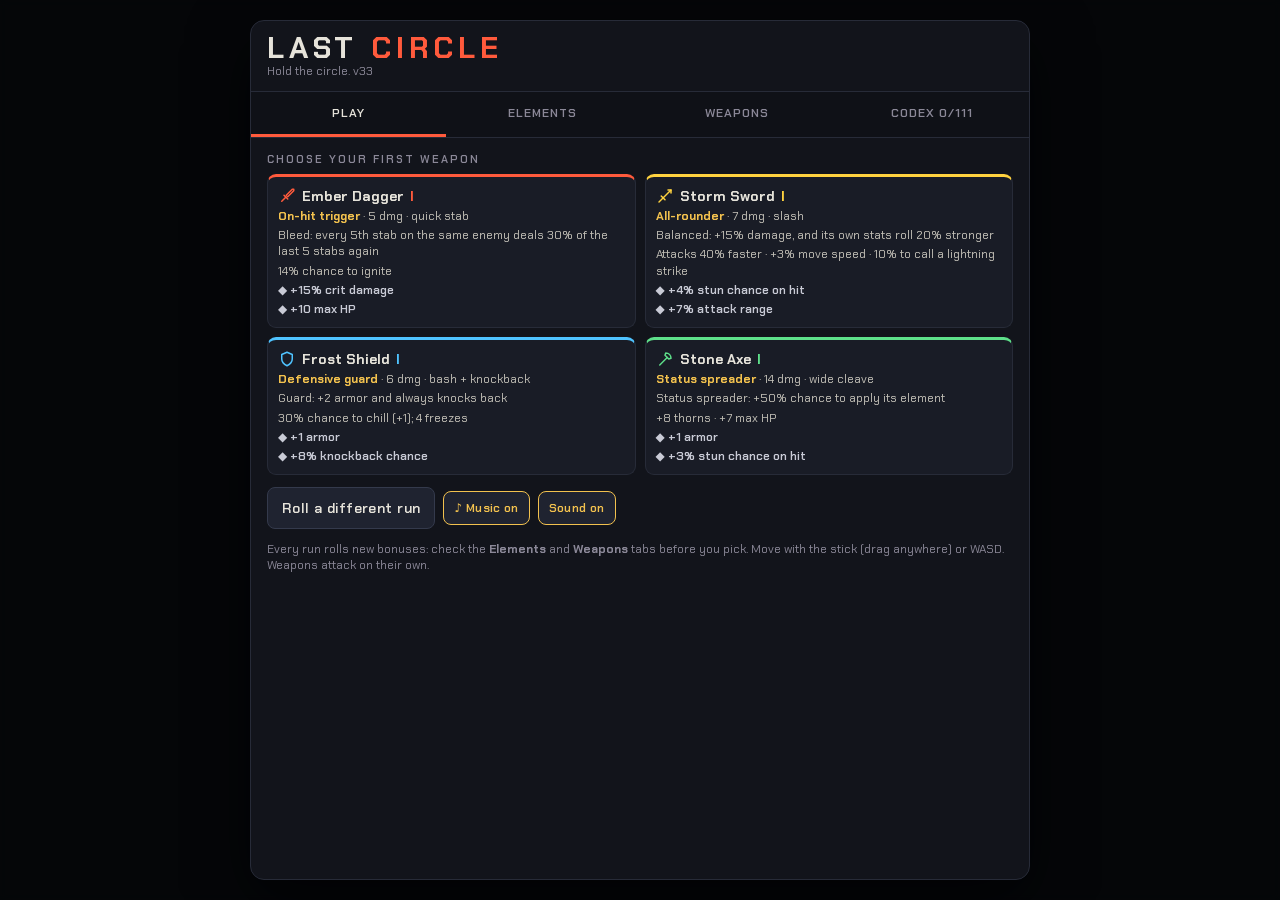
==== game.html @ 95070ea4 "v33 (beta): stack limit ~10 from wave 30, faster enemy contact attacks Co-Authored-By: Claude Opus 5" ====
<!DOCTYPE html>
<html lang="en">
<head>
<meta charset="utf-8">
<meta name="viewport" content="width=device-width, initial-scale=1, user-scalable=no, viewport-fit=cover">
<meta name="theme-color" content="#08090d">
<meta name="apple-mobile-web-app-capable" content="yes">
<meta name="mobile-web-app-capable" content="yes">
<meta name="apple-mobile-web-app-status-bar-style" content="black-translucent">
<meta name="apple-mobile-web-app-title" content="Last Circle">
<link rel="manifest" href="manifest.webmanifest">
<link rel="icon" href="icon-192.png">
<link rel="apple-touch-icon" href="apple-touch-icon.png">
<title>Last Circle</title>
<style>
@font-face{font-family:"Chakra Petch";font-style:normal;font-weight:400;font-display:swap;src:url(fonts/chakra-petch-latin-400-normal.woff2) format("woff2")}
@font-face{font-family:"Chakra Petch";font-style:normal;font-weight:500;font-display:swap;src:url(fonts/chakra-petch-latin-500-normal.woff2) format("woff2")}
@font-face{font-family:"Chakra Petch";font-style:normal;font-weight:600;font-display:swap;src:url(fonts/chakra-petch-latin-600-normal.woff2) format("woff2")}
@font-face{font-family:"Chakra Petch";font-style:normal;font-weight:700;font-display:swap;src:url(fonts/chakra-petch-latin-700-normal.woff2) format("woff2")}
:root{
  --bg:#07080b; --panel:#12141b; --panel2:#191c26; --line:#272b38; --text:#e6e3da; --dim:#8b8898;
  --red:#ff5a3c; --yellow:#ffd23f; --blue:#4fc3ff; --green:#5ee08a; --gold:#f2c14e; --hp:#e5484d; --xp:#9b8cff; --steel:#c9cbd6;
}
*{box-sizing:border-box;-webkit-tap-highlight-color:transparent}
html,body{margin:0;height:100%;overflow:hidden;overscroll-behavior:none;background:var(--bg);color:var(--text);font-family:"Chakra Petch",system-ui,sans-serif;user-select:none;-webkit-user-select:none}
canvas{position:fixed;inset:0;display:block;touch-action:none}
button{font:inherit;color:inherit}
.hidden{display:none!important}

/* ---------- HUD */
.hud{position:fixed;left:0;right:0;top:0;padding:calc(10px + env(safe-area-inset-top)) calc(12px + env(safe-area-inset-right)) 0 calc(12px + env(safe-area-inset-left));display:flex;justify-content:space-between;align-items:flex-start;gap:10px;pointer-events:none;z-index:2}
.bars{width:min(240px,36vw)}
.bar{height:14px;background:#15171e;border-radius:4px;overflow:hidden;position:relative;margin-bottom:5px;border:1px solid #2a2d3a}
.bar i{position:absolute;inset:0 auto 0 0;display:block;background:linear-gradient(180deg,#f2575c,#c93238);transition:width .12s}
.bar.xp{height:9px}.bar.xp i{background:linear-gradient(180deg,#b3a6ff,#7f6ef0)}
.bar span{position:absolute;inset:0;font-size:10px;line-height:13px;text-align:center;font-weight:700;letter-spacing:.04em;text-shadow:0 1px 2px #000}
.bar.xp span{font-size:8px;line-height:8px}
.wave{text-align:center;font-weight:700;letter-spacing:.14em;text-transform:uppercase;font-size:14px;text-shadow:0 2px 6px #000}
.wave small{display:block;color:var(--dim);font-weight:500;letter-spacing:.08em;font-size:11px;margin-top:1px}
.wave.endless span{color:var(--red);animation:throb 1.2s infinite}
@keyframes throb{50%{opacity:.55}}
.hright{display:flex;align-items:center;gap:10px;min-width:min(240px,36vw);justify-content:flex-end}
.goldbox{font-size:20px;font-weight:700;color:var(--gold);white-space:nowrap;text-shadow:0 2px 6px #000}
.goldbox::before{content:"";display:inline-block;width:11px;height:11px;border-radius:50%;background:radial-gradient(circle at 35% 35%,#fff2c4,var(--gold) 55%,#b8862a);margin-right:6px;box-shadow:0 0 8px rgba(242,193,78,.6)}
.ib{pointer-events:auto;width:40px;height:40px;border-radius:8px;background:rgba(24,27,36,.85);border:1px solid #343a4c;font-size:13px;cursor:pointer}
.slots{position:fixed;bottom:calc(10px + env(safe-area-inset-bottom));left:50%;transform:translateX(-50%);display:flex;gap:5px;pointer-events:none;z-index:2}
.slot{width:40px;height:40px;border:1px solid var(--line);border-radius:7px;background:rgba(18,20,27,.82);display:flex;align-items:center;justify-content:center;position:relative}
.slot svg{width:22px;height:22px}
.slot b{position:absolute;bottom:0;right:3px;font-size:9px;color:var(--dim)}
.slot.evo{box-shadow:0 0 10px var(--c),inset 0 0 8px var(--c)}

/* ---------- sheets (menus). Phone first: full screen, tabs, no page scrolling */
.screen{position:fixed;inset:0;display:none;align-items:center;justify-content:center;background:rgba(5,6,9,.84);backdrop-filter:blur(3px);z-index:10}
.screen.show{display:flex}
.sheet{width:min(780px,100%);height:min(100%,860px);display:flex;flex-direction:column;background:var(--panel);border:1px solid var(--line);border-radius:14px;overflow:hidden;box-shadow:0 20px 60px rgba(0,0,0,.6)}
.sheet.small{height:auto;max-height:100%}
.shead{padding:calc(12px + env(safe-area-inset-top)) 16px 12px;display:flex;justify-content:space-between;align-items:center;gap:10px;border-bottom:1px solid var(--line)}
.shead h2{margin:0;font-size:20px;letter-spacing:.12em;text-transform:uppercase;line-height:1.1}
.shead h1{margin:0;font-size:30px;letter-spacing:.16em;text-transform:uppercase;line-height:1}
.shead h1 em{font-style:normal;color:var(--red)}
.hr{display:flex;align-items:center;gap:10px}
.tabs{display:flex;border-bottom:1px solid var(--line);background:#0f1117}
.tab{flex:1;padding:13px 2px;text-align:center;font-weight:600;font-size:12px;letter-spacing:.08em;text-transform:uppercase;color:var(--dim);background:none;border:0;border-bottom:3px solid transparent;cursor:pointer}
.tab.on{color:var(--text);border-bottom-color:var(--red)}
.sbody{flex:1;overflow-y:auto;overflow-x:hidden;padding:14px 16px;overscroll-behavior:contain;-webkit-overflow-scrolling:touch}
.sfoot{padding:10px 16px calc(10px + env(safe-area-inset-bottom));border-top:1px solid var(--line);display:flex;gap:8px;align-items:center;background:#0f1117}
h3{margin:14px 0 8px;font-size:11px;letter-spacing:.18em;text-transform:uppercase;color:var(--dim);font-weight:600}
h3:first-child{margin-top:0}
h3 span{text-transform:none;letter-spacing:.02em}
.hint{color:var(--dim);font-size:12px}
.gc{color:var(--gold)}

.btn{font-weight:600;background:#1f2330;border:1px solid #343a4c;border-radius:8px;padding:10px 14px;cursor:pointer;letter-spacing:.03em;min-height:42px;font-size:14px}
.btn:disabled{opacity:.38;cursor:default}
.btn.go{background:linear-gradient(180deg,#ff6a4c,#e8482c);border-color:#ff7a5c;color:#160806;font-weight:700;letter-spacing:.1em;text-transform:uppercase}
.btn.ok{background:linear-gradient(180deg,#6fe89a,#3fbf6a);border-color:#7ff0a8;color:#06160b;font-weight:700}
.btn.wide{flex:1}
.btn.sm{padding:6px 10px;font-size:12px;min-height:34px}
.btn.on{border-color:var(--gold);color:var(--gold)}
.row{display:flex;gap:8px;flex-wrap:wrap;align-items:center}

.grid2{display:grid;grid-template-columns:1fr 1fr;gap:9px}
.grid3{display:grid;grid-template-columns:repeat(3,1fr);gap:9px}
.card{background:var(--panel2);border:1px solid var(--line);border-top:3px solid var(--c,#555);border-radius:9px;padding:10px;display:flex;flex-direction:column;gap:3px;text-align:left;cursor:pointer;min-width:0}
.card.off{opacity:.42;cursor:default}
.card.flat{cursor:default}
.card .t{font-weight:700;font-size:14px;display:flex;justify-content:space-between;align-items:center;gap:6px}
.card .t .ic{display:flex;align-items:center;gap:6px;min-width:0}
.card .t svg{width:18px;height:18px;flex-shrink:0}
.card .el{font-size:10px;letter-spacing:.14em;text-transform:uppercase;color:var(--c)}
.card .ln{font-size:12px;color:#c4c1b8;line-height:1.35}
.card .ln.af{color:var(--steel);font-weight:600}
.card .price{margin-top:auto;padding-top:6px;font-weight:700;color:var(--gold);font-size:14px}
.card.kept{box-shadow:0 0 0 2px var(--gold) inset}
.big{font-size:17px;font-weight:700;line-height:1.25;margin:3px 0 1px}
.sec{font-size:13px;border-left:3px solid #7a8199;padding:6px 9px;background:#10121a;border-radius:0 6px 6px 0;margin:6px 0}
.sec small{display:block;font-size:9px;letter-spacing:.16em;text-transform:uppercase;color:#9aa0b4;margin-bottom:1px}
.rare{font-size:9px;letter-spacing:.14em;color:#111;background:var(--gold);padding:1px 5px;border-radius:3px;font-weight:700}

.wrow{display:flex;align-items:center;gap:8px;background:var(--panel2);border:1px solid var(--line);border-left:3px solid var(--c,#444);border-radius:8px;padding:8px 9px;margin-bottom:7px}
.wrow svg{width:22px;height:22px;flex-shrink:0}
.wrow .n{flex:1;min-width:0;font-size:14px;font-weight:600;line-height:1.25}
.wrow .n small{display:block;font-size:11px;color:var(--steel);opacity:.85;font-weight:500}
.wrow.empty{color:#4c4f5c;font-size:13px;justify-content:center;border-left-color:#333;border-style:dashed}
.wrow .acts{display:flex;flex-direction:column;gap:5px}

.rs{background:var(--panel2);border:1px solid var(--line);border-top:3px solid var(--c);border-radius:8px;padding:8px 10px;font-size:12px;line-height:1.38;margin-bottom:8px}
.rs .h{display:flex;justify-content:space-between;align-items:center;font-weight:700;color:var(--c);font-size:13px;margin-bottom:3px;letter-spacing:.05em}
.rs .h span:first-child{display:flex;align-items:center;gap:6px}
.rs .h svg{width:16px;height:16px}
.rs .e{padding:5px 0;border-top:1px solid #20232d;color:#63667a}
.rs .e:first-of-type{border-top:0}
.rs .e b{font-weight:600}
.rs .e.on{color:var(--text)}
.rs .e.on b{color:var(--c)}
.rs.own{background:linear-gradient(180deg,color-mix(in srgb,var(--c) 15%,transparent),color-mix(in srgb,var(--c) 3%,transparent)),var(--panel2);border-color:color-mix(in srgb,var(--c) 55%,transparent)}
.pips{float:right;letter-spacing:1px;color:var(--c)}
.cols{display:grid;grid-template-columns:1fr 1fr;gap:8px}
.cols .rs{margin:0}

.chips{display:flex;flex-wrap:wrap;gap:5px}
.chip{font-size:11px;padding:3px 7px;border-radius:5px;background:#1f2330;border:1px solid var(--line);border-left:3px solid var(--c,#666);white-space:nowrap}
.chip b{color:var(--c)}
.stats{display:grid;grid-template-columns:1fr 1fr;gap:4px 14px;font-size:13px;color:#c4c1b8}
.stats span{display:flex;justify-content:space-between;border-bottom:1px solid #1d2029;padding:3px 0}
.stats b{color:var(--text)}
.note{background:#1b1712;border:1px solid #4a3c1c;border-left:3px solid var(--gold);border-radius:8px;padding:10px 12px;font-size:13px;line-height:1.45;margin-bottom:10px}
.note.red{background:#1d1013;border-color:#5a2028;border-left-color:var(--red)}
.note.green{background:#0f1a13;border-color:#1f5a34;border-left-color:var(--green)}
.note.split{display:flex;justify-content:space-between;align-items:center;gap:10px;flex-wrap:wrap}
.cx{background:var(--panel2);border:1px solid var(--line);border-left:3px solid var(--c);border-radius:6px;padding:6px 9px;font-size:12px;line-height:1.35;margin-bottom:5px;color:#c4c1b8}
.cx b{color:var(--text)}
.cx.un{opacity:.4;border-left-color:#444}
.center{text-align:center}
.huge{font-size:34px;letter-spacing:.14em;text-transform:uppercase;margin:0 0 4px;font-weight:700}

@media (max-width:800px){
  .sheet{border-radius:0;border:0;height:100%;width:100%}
  .sheet.small{height:auto;border-radius:14px;border:1px solid var(--line);width:calc(100% - 20px)}
  .grid3{grid-template-columns:1fr}
  .wave{font-size:12px}
  .goldbox{font-size:17px}
}
@media (max-width:420px){ .cols{grid-template-columns:1fr} .card .t{font-size:13px} }
.tiles{display:grid;grid-template-columns:repeat(2,1fr);gap:7px;margin-bottom:6px}
.tile{background:var(--panel2);border:1px solid var(--line);border-radius:7px;padding:7px 9px;display:flex;flex-direction:column;gap:1px}
.tile span{font-size:11px;color:#9a978e}
.tile b{font-size:19px;color:var(--text);font-variant-numeric:tabular-nums}
.tile em{font-style:normal;font-size:11px;color:#9a978e}
.sbar{margin-bottom:8px}
.sbar .bl{display:flex;justify-content:space-between;align-items:baseline;gap:8px;font-size:12px;margin-bottom:3px}
.sbar .bl b{color:var(--text);font-variant-numeric:tabular-nums;white-space:nowrap}
.sbar .bt{height:7px;background:#1d2029;border-radius:4px;overflow:hidden}
.sbar .bt i{display:block;height:100%;border-radius:4px}
@media (min-width:640px){.tiles{grid-template-columns:repeat(4,1fr)}}
.ptag{display:inline-block;font-size:10px;font-weight:700;letter-spacing:.06em;padding:1px 5px;border-radius:4px;margin-left:4px;vertical-align:1px}
.ptag.new{background:#2f6b3a;color:#c9ffd4}
.ptag.chg{background:#6b552f;color:#ffe9b8}
.note.gold{background:#1c180e;border-color:#5a4a1f;border-left-color:var(--gold)}

</style>
</head>
<body>
<canvas id="cv"></canvas>
<div class="hud hidden" id="hud">
  <div class="bars">
    <div class="bar"><i id="hpB"></i><span id="hpT"></span></div>
    <div class="bar xp"><i id="xpB"></i><span id="xpT"></span></div>
  </div>
  <div class="wave" id="waveBox"><span id="waveT"></span><small id="leftT"></small></div>
  <div class="hright"><div class="goldbox" id="goldT">0</div><button id="pauseBtn" class="ib" aria-label="Pause">❚❚</button></div>
</div>
<div class="slots hidden" id="slots"></div>
<div class="screen" id="screen"></div>
<script>
(() => {
"use strict";
// ===== core: constants and small helpers
const GAME_VERSION = 33;
const TAU = Math.PI * 2, R = 300, SPAWN_R = R + 85, PR = 13, STEP = 1 / 60;
const ORDER = ['red', 'yellow', 'blue', 'green'];
const COL = { red: '#ff5a3c', yellow: '#ffd23f', blue: '#4fc3ff', green: '#5ee08a', steel: '#c9cbd6', gold: '#f2c14e', xp: '#9b8cff' };
const ELEM = { red: 'Fire', yellow: 'Lightning', blue: 'Frost', green: 'Earth' };
const ADJ = { red: 'Ember', yellow: 'Storm', blue: 'Frost', green: 'Stone' };
const EVO = { red: 'Sunforged', yellow: 'Skybreaker', blue: 'Winterheart', green: 'Worldroot' };
const ROMAN = ['I', 'II', 'III', 'IV'];
const TM = [1, 1.65, 2.6, 4.8];        // weapon damage by tier
const ETHRESH = [2, 4, 6];             // element set thresholds
const TTHRESH = [1, 3, 6];             // weapon-type set thresholds
const FIRE = '#ff7a2a', ICE = '#bfeaff', ROCK = '#c9a25a';

const rnd = (a, b) => a + Math.random() * (b - a);
const irnd = (a, b) => Math.floor(rnd(a, b + 1));
function pick(a) { return a[Math.floor(Math.random() * a.length)]; }
const clamp = (v, a, b) => Math.max(a, Math.min(b, v));
const shuffle = a => { for (let i = a.length - 1; i > 0; i--) { const j = Math.floor(Math.random() * (i + 1)); [a[i], a[j]] = [a[j], a[i]]; } return a; };
const pickW = list => { let t = list.reduce((s, x) => s + x[1], 0), r = Math.random() * t; for (const x of list) if ((r -= x[1]) <= 0) return x[0]; return list[0][0]; };
const angDiff = (a, b) => { let d = a - b; while (d > Math.PI) d -= TAU; while (d < -Math.PI) d += TAU; return d; };
const fmt = v => (Math.round(v * 100) / 100).toString();
const pl = (n, one, many) => `${n} ${n === 1 ? one : many}`;
const $ = id => document.getElementById(id);

const LS = {
  get(k, d) { try { const v = JSON.parse(localStorage.getItem(k)); return v === null || v === undefined ? d : v; } catch (e) { return d; } },
  set(k, v) { try { localStorage.setItem(k, JSON.stringify(v)); } catch (e) {} },
  del(k) { try { localStorage.removeItem(k); } catch (e) {} },
};

// colour helpers (cached)
const _rgb = {};
function rgbOf(hex) { let c = _rgb[hex]; if (!c) { const h = hex.replace('#', ''); c = _rgb[hex] = [parseInt(h.slice(0, 2), 16), parseInt(h.slice(2, 4), 16), parseInt(h.slice(4, 6), 16)]; } return c; }
function rgba(hex, a) { const c = rgbOf(hex); return `rgba(${c[0]},${c[1]},${c[2]},${a < 0 ? 0 : a > 1 ? 1 : a})`; }
const _shade = {};
function shade(hex, f) {   // f < 1 darkens, f > 1 lightens
  const k = hex + f; let s = _shade[k];
  if (!s) { const c = rgbOf(hex); const m = v => Math.round(f <= 1 ? v * f : v + (255 - v) * (f - 1)); s = _shade[k] = `rgb(${m(c[0])},${m(c[1])},${m(c[2])})`; }
  return s;
}

// spatial grid: cheap "who is near here" lookups for enemies
const CELL = 56, GOFF = SPAWN_R + 200;
const grid = {
  cells: new Map(),
  build(list) {
    this.cells.clear();
    for (const e of list) {
      if (e.dead) continue;
      const k = ((e.x + GOFF) / CELL | 0) * 1000 + ((e.y + GOFF) / CELL | 0);
      const c = this.cells.get(k); if (c) c.push(e); else this.cells.set(k, [e]);
    }
  },
  near(x, y, r, fn) {
    const x0 = (x - r + GOFF) / CELL | 0, x1 = (x + r + GOFF) / CELL | 0, y0 = (y - r + GOFF) / CELL | 0, y1 = (y + r + GOFF) / CELL | 0;
    for (let gx = x0; gx <= x1; gx++) for (let gy = y0; gy <= y1; gy++) {
      const c = this.cells.get(gx * 1000 + gy);
      if (c) for (let i = 0; i < c.length; i++) fn(c[i]);
    }
  },
};

// ===== audio: all sound is synthesised with WebAudio, no files
const mtof = m => 440 * Math.pow(2, (m - 69) / 12);
const AU = {
  ctx: null, on: { music: true, sfx: true }, last: {}, mode: null, step: 0, nextT: 0, voices: 0, wave: 1,
  load() { try { const s = JSON.parse(localStorage.getItem('lcAudio') || 'null'); if (s) this.on = s; } catch (e) {} },
  save() { try { localStorage.setItem('lcAudio', JSON.stringify(this.on)); } catch (e) {} },
  init() {
    if (this.ctx) { if (this.ctx.state === 'suspended') this.ctx.resume(); return; }
    const C = window.AudioContext || window.webkitAudioContext; if (!C) return;
    const c = this.ctx = new C();
    this.comp = c.createDynamicsCompressor(); this.comp.threshold.value = -14; this.comp.ratio.value = 6; this.comp.connect(c.destination);
    this.master = c.createGain(); this.master.gain.value = .85; this.master.connect(this.comp);
    this.sfx = c.createGain(); this.sfx.gain.value = this.on.sfx ? .6 : 0; this.sfx.connect(this.master);
    this.mus = c.createGain(); this.mus.gain.value = this.on.music ? .32 : 0; this.mus.connect(this.master);
    const b = c.createBuffer(1, c.sampleRate, c.sampleRate), d = b.getChannelData(0);
    for (let i = 0; i < d.length; i++) d[i] = Math.random() * 2 - 1;
    this.noiseBuf = b;
    this.delay = c.createDelay(1); this.delay.delayTime.value = .33;
    const fb = c.createGain(); fb.gain.value = .35; this.delay.connect(fb); fb.connect(this.delay);
    const wet = c.createGain(); wet.gain.value = .4; this.delay.connect(wet); wet.connect(this.mus);
    this.nextT = c.currentTime + .1;
    setInterval(() => this.schedule(), 25);
  },
  setOn(k, v) {
    this.on[k] = v; this.save();
    if (this.ctx) (k === 'music' ? this.mus : this.sfx).gain.setTargetAtTime(v ? (k === 'music' ? .32 : .6) : 0, this.ctx.currentTime, .05);
  },
  // --- primitives
  tone(f, dur, o = {}) {
    const c = this.ctx, t = o.at || c.currentTime;
    const osc = c.createOscillator(), g = c.createGain();
    osc.type = o.type || 'sine'; osc.frequency.setValueAtTime(f, t);
    if (o.to) osc.frequency.exponentialRampToValueAtTime(Math.max(20, o.to), t + dur);
    if (o.detune) osc.detune.value = o.detune;
    const v = o.vol || .2, a = o.a || .004;
    g.gain.setValueAtTime(0, t); g.gain.linearRampToValueAtTime(v, t + a); g.gain.exponentialRampToValueAtTime(.0008, t + dur);
    let node = osc;
    if (o.lp) { const f2 = c.createBiquadFilter(); f2.type = 'lowpass'; f2.frequency.value = o.lp; f2.Q.value = o.q || 1; node.connect(f2); node = f2; }
    node.connect(g); g.connect(o.dest || this.sfx);
    if (o.send) g.connect(this.delay);
    osc.start(t); osc.stop(t + dur + .02);
  },
  noise(dur, o = {}) {
    const c = this.ctx, t = o.at || c.currentTime;
    const src = c.createBufferSource(); src.buffer = this.noiseBuf; src.loop = true;
    const f = c.createBiquadFilter(); f.type = o.ft || 'lowpass'; f.frequency.setValueAtTime(o.f || 1000, t); f.Q.value = o.q || 1;
    if (o.to) f.frequency.exponentialRampToValueAtTime(o.to, t + dur);
    const g = c.createGain(), v = o.vol || .2;
    g.gain.setValueAtTime(0, t); g.gain.linearRampToValueAtTime(v, t + (o.a || .003)); g.gain.exponentialRampToValueAtTime(.0008, t + dur);
    src.connect(f); f.connect(g); g.connect(o.dest || this.sfx);
    src.start(t, Math.random() * .5); src.stop(t + dur + .02);
  },
  // --- sound effects (throttled so hundreds of hits don't turn into mush)
  play(name, p = 1) {
    if (!this.ctx || !this.on.sfx) return;
    const now = this.ctx.currentTime, gap = { swing: .07, hit_red: .05, hit_blue: .05, hit_yellow: .05, hit_green: .05, boom: .06, zap: .05, freeze: .08, coin: .06, xp: .045, thorn: .07, rumble: .08, pop: .04, summon: .12, burn: .25 }[name] || 0;
    if (gap && now - (this.last[name] || 0) < gap) return;
    this.last[name] = now;
    const T = this.tone.bind(this), N = this.noise.bind(this);
    switch (name) {
      case 'swing': N(.08, { ft: 'bandpass', f: 1400, to: 500, q: 1.5, vol: .05 }); break;
      case 'hit_red': N(.08, { f: 900, vol: .1 }); T(150, .07, { vol: .08, to: 80 }); break;
      case 'hit_blue': T(1800 + Math.random() * 400, .06, { type: 'triangle', vol: .05 }); T(2700, .04, { vol: .03 }); break;
      case 'hit_yellow': T(1000, .05, { type: 'square', to: 300, vol: .03 }); break;
      case 'hit_green': T(330, .08, { type: 'triangle', vol: .06, to: 260 }); break;
      case 'boom': N(.35 * p, { f: 700, to: 90, vol: .22 * p }); T(110, .3 * p, { vol: .28 * p, to: 35 }); break;
      case 'zap': T(1300 + Math.random() * 500, .12, { type: 'sawtooth', to: 180, vol: .05, lp: 4000 }); N(.06, { ft: 'highpass', f: 3000, vol: .08 }); break;
      case 'freeze': [0, .03, .06].forEach((d, i) => T(1500 + i * 520, .14, { type: 'triangle', vol: .04, at: this.ctx.currentTime + d })); break;
      case 'rumble': N(.5 * p, { f: 260, to: 70, vol: .2 * Math.min(1.5, p) }); T(62, .45 * p, { vol: .22 * Math.min(1.5, p), to: 38 }); break;
      case 'thorn': T(1500, .05, { type: 'square', vol: .025, to: 700 }); N(.05, { ft: 'highpass', f: 4000, vol: .05 }); break;
      case 'event': T(660, .12, { type: 'triangle', vol: .06 }); T(990, .2, { type: 'triangle', vol: .05, at: now + .1, send: true }); break;
      case 'xp': T(900 + Math.random() * 300, .05, { type: 'triangle', vol: .025 }); break;
      case 'coin': T(1320, .05, { vol: .035 }); T(1760, .06, { vol: .03, at: now + .045 }); break;
      case 'pop': T(420, .06, { vol: .04, to: 110 }); break;
      case 'burn': N(.25, { f: 2500, ft: 'bandpass', vol: .04 }); break;
      case 'summon': T(480, .09, { vol: .05, to: 900, type: 'triangle' }); break;
      case 'hurt': T(170, .16, { type: 'square', to: 60, vol: .12, lp: 900 }); N(.1, { f: 600, vol: .12 }); break;
      case 'level': [69, 72, 76, 81].forEach((m, i) => T(mtof(m), .18, { type: 'triangle', vol: .08, at: now + i * .07, send: true })); break;
      case 'buy': T(880, .06, { vol: .06 }); T(1320, .1, { vol: .05, at: now + .06 }); break;
      case 'click': T(700, .03, { vol: .04 }); break;
      case 'whoosh': N(.3, { ft: 'bandpass', f: 300, to: 1600, q: 2, vol: .1 }); break;
      case 'flame': N(.9, { f: 1600, to: 600, vol: .09, a: .05 }); break;
      case 'gust': N(.45, { ft: 'bandpass', f: 700, to: 2600, q: 1.2, vol: .1, a: .05 }); break;
      case 'snap': N(.5, { ft: 'highpass', f: 2000, vol: .1 }); [88, 91, 95].forEach((m, i) => T(mtof(m), .4, { type: 'triangle', vol: .04, at: now + i * .02 })); break;
      case 'revive': T(200, .7, { type: 'sawtooth', to: 900, vol: .1, lp: 2500 }); N(.6, { f: 600, to: 3000, vol: .08 }); break;
      case 'wave': T(110, .7, { type: 'sawtooth', vol: .07, lp: 700, a: .05 }); T(165, .7, { type: 'sawtooth', vol: .05, lp: 700, a: .05 }); break;
      case 'boss': [55, 58].forEach(m => T(mtof(m - 12), 1.6, { type: 'sawtooth', vol: .12, lp: 500, a: .1 })); N(1.4, { f: 200, to: 1200, vol: .1, a: .3 }); break;
      case 'endless': T(mtof(33), 2.2, { type: 'sawtooth', vol: .1, lp: 300, a: .3 }); T(mtof(34), 2.2, { type: 'sawtooth', vol: .1, lp: 300, a: .3 }); N(2, { ft: 'bandpass', f: 4000, to: 300, vol: .06, a: .8 }); break;
      case 'crit': T(1900, .05, { type: 'triangle', vol: .04 }); T(2600, .07, { vol: .03, at: now + .03 }); break;
      case 'relic': [57, 64, 69, 76].forEach((m, i) => T(mtof(m), .5, { type: 'triangle', vol: .08, at: now + i * .09, send: true })); break;
      case 'evolve': T(110, .9, { type: 'sawtooth', to: 880, vol: .1, lp: 3000 }); [72, 76, 79, 84].forEach((m, i) => T(mtof(m), .4, { type: 'triangle', vol: .07, at: now + .5 + i * .06, send: true })); break;
      case 'tele': T(300, .25, { type: 'square', vol: .04, to: 600, lp: 1500 }); break;
      case 'death': T(220, 1.4, { type: 'sawtooth', to: 40, vol: .12, lp: 1200 }); N(1, { f: 400, to: 60, vol: .1 }); break;
    }
  },
  // --- music
  setMode(m) {
    if (m === this.mode) return;
    this.mode = m; this.step = 0;
    if (this.ctx) this.nextT = Math.max(this.nextT, this.ctx.currentTime + .05);
  },
  bpm() { return { calm: 76, fight: 112, boss: 142, endless: Math.min(150, 98 + (this.wave - 21) * 4) }[this.mode] || 100; },
  schedule() {
    if (!this.ctx || !this.mode) return;
    while (this.nextT < this.ctx.currentTime + .15) {
      if (this.on.music) this.playStep(this.step, this.nextT);
      this.nextT += 60 / this.bpm() / 4; this.step++;
    }
  },
  kick(t, v = .5) { this.tone(150, .22, { to: 40, vol: v, at: t, dest: this.mus }); },
  snare(t, v = .18) { this.noise(.14, { ft: 'bandpass', f: 1800, q: .8, vol: v, at: t, dest: this.mus }); this.tone(220, .08, { vol: v * .5, at: t, dest: this.mus, to: 140 }); },
  hat(t, v = .05) { this.noise(.04, { ft: 'highpass', f: 7000, vol: v, at: t, dest: this.mus }); },
  playStep(s, t) {
    const M = this.mus, b = s % 16, bar = Math.floor(s / 16), T = this.tone.bind(this);
    if (this.mode === 'calm') {
      const prog = [[57, 60, 64], [53, 57, 60], [48, 52, 55], [55, 59, 62]][bar % 4];
      if (b === 0) prog.forEach(m => T(mtof(m - 12), 3.4, { type: 'triangle', vol: .05, a: .8, at: t, dest: M, lp: 1200 }));
      if (b % 2 === 0 && Math.random() < .55) T(mtof(pick(prog) + 12), .5, { vol: .035, at: t, dest: M, send: true });
    } else if (this.mode === 'fight') {
      const root = [45, 41, 43, 40][bar % 4], chord = [[57, 60, 64], [53, 57, 60], [55, 59, 62], [52, 55, 59]][bar % 4];
      if (b === 0 || b === 8 || (b === 10 && bar % 2)) this.kick(t, .45);
      if (b === 4 || b === 12) this.snare(t);
      if (b % 2 === 1) this.hat(t);
      if ([0, 3, 6, 8, 11, 14].includes(b)) T(mtof(root - 12), .2, { type: 'sawtooth', vol: .1, at: t, dest: M, lp: 500, q: 4 });
      if (b % 2 === 0) T(mtof(chord[(b / 2) % 3] + 12), .14, { type: 'square', vol: .02, at: t, dest: M, lp: 2200, send: true });
      if (b === 0) chord.forEach(m => T(mtof(m), 2, { type: 'triangle', vol: .025, a: .4, at: t, dest: M }));
    } else if (this.mode === 'boss') {
      const root = [45, 46, 45, 40][bar % 4];
      if (b % 4 === 0) this.kick(t, .55);
      if (b === 4 || b === 12) this.snare(t, .22);
      this.hat(t, b % 2 ? .05 : .03);
      T(mtof(root - 12 + (b % 2 ? 12 : 0)), .12, { type: 'square', vol: .07, at: t, dest: M, lp: 900, q: 6 });
      if (b === 0 || b === 6 || b === 10) [0, 3, 7].forEach(i => T(mtof(root + 12 + i), .16, { type: 'sawtooth', vol: .035, at: t, dest: M, lp: 2500 }));
      if (b === 0 && bar % 4 === 3) this.noise(1.6, { ft: 'bandpass', f: 400, to: 5000, vol: .07, a: 1.4, at: t, dest: M });
    } else if (this.mode === 'endless') {
      const n = this.wave - 20;
      // heartbeat
      if (b === 0) this.kick(t, .6);
      if (b === 2) this.kick(t, .4);
      if (n >= 3 && (b === 8)) this.kick(t, .5);
      if (n >= 3 && (b === 10)) this.kick(t, .3);
      // clock tick
      if (b % 4 === 0) T(3200, .02, { type: 'square', vol: .02, at: t, dest: M });
      if (n >= 2 && b % 2 === 1) this.hat(t, .03);
      if (n >= 5) this.hat(t, .02);
      // dissonant drone every bar
      if (b === 0) { T(mtof(33), 2.6, { type: 'sawtooth', vol: .06, a: .6, at: t, dest: M, lp: 260 }); T(mtof(34), 2.6, { type: 'sawtooth', vol: .05, a: .6, at: t, dest: M, lp: 260 }); }
      // tritone pulse
      if (b % 8 === 0) T(mtof(b === 0 ? 45 : 51) - 0, .4, { type: 'square', vol: .05, at: t, dest: M, lp: 700, q: 8 });
      // glassy diminished notes, echoed
      if (b % 2 === 0 && Math.random() < .2 + Math.min(.3, n * .03)) T(mtof(pick([81, 84, 87, 90, 93])), .7, { vol: .03, at: t, dest: M, send: true });
      if (b === 0 && bar % 4 === 3) this.noise(2.2, { ft: 'bandpass', f: 200, to: 6000, vol: .06, a: 2, at: t, dest: M });
    }
  },
};
AU.load();
const sfx = (n, p) => AU.play(n, p);

// ===== data: weapons, stats, element passives, enemies, shrine buffs. Content lives here, not in the game logic.

// ---- weapon types (attack shape only; their set bonuses are rolled per run)
const TYPES = {
  dagger: { n: 'Dagger', cd: .34, range: 54,  dmg: 5,  kind: 'stab', how: 'quick stab', role: 'On-hit trigger', trait: 'Bleed: every 5th stab on the same enemy deals 30% of the last 5 stabs again',
            fav: ['atkSpd', 'crit', 'critDmg', 'leech', 'speed'] },
  sword:  { n: 'Sword',  cd: .8,  range: 70,  dmg: 9,  kind: 'arc', arc: 110, how: 'slash', role: 'All-rounder', trait: 'Balanced: +15% damage, and its own stats roll 20% stronger', fav: [] },
  axe:    { n: 'Axe',    cd: 1.2, range: 74,  dmg: 14, kind: 'arc', arc: 220, how: 'wide cleave', role: 'Status spreader', trait: 'Status spreader: +50% chance to apply its element', fav: ['dmgPct', 'flat', 'critDmg', 'leech'] },
  spear:  { n: 'Spear',  cd: 1.0, range: 118, dmg: 10, kind: 'line', how: 'long thrust', role: 'Reach', trait: 'Reach: +25% damage to enemies near the tip', fav: ['range', 'pen', 'flat', 'stun'] },
  shield: { n: 'Shield', cd: 1.0, range: 52,  dmg: 6,  kind: 'arc', arc: 150, knock: true, how: 'bash + knockback', role: 'Defensive guard', trait: 'Guard: +2 armor and always knocks back',
            fav: ['armor', 'maxHp', 'regen', 'knock', 'stun'] },
};
const TYPE_KEYS = Object.keys(TYPES);
const ICON = {
  dagger: '<path d="M19 3l-8 8 2 2 8-8V3z"/><path d="M8 11l5 5"/><path d="M10 14l-5 5"/>',
  sword:  '<path d="M20 4L9 15"/><path d="M20 4h-4M20 4v4"/><path d="M7 12l5 5"/><path d="M9 15l-5 5"/>',
  axe:    '<path d="M5 20L15 10"/><path d="M13 4c4 0 7 3 7 7l-3 1-5-5z"/>',
  spear:  '<path d="M4 20L16 8"/><path d="M14 4h6v6l-4-2z"/>',
  shield: '<path d="M12 3l7 3v6c0 4-3 7-7 9-4-2-7-5-7-9V6z"/>',
};
const svg = (t, c) => `<svg viewBox="0 0 24 24" fill="none" stroke="${c}" stroke-width="2" stroke-linecap="round" stroke-linejoin="round">${ICON[t]}</svg>`;

// ---- shared stat pool: weapon-type sets (fixed value) and per-weapon stats (scale with tier)
const STAT = {
  range:   { set: 22,  afx: 6,   u: '%', t: 'attack range' },
  atkSpd:  { set: 22,  afx: 6,   u: '%', t: 'attack speed' },
  critDmg: { set: 60,  afx: 15,  u: '%', t: 'crit damage' },
  crit:    { set: 12,  afx: 3,   u: '%', t: 'crit chance' },
  knock:   { set: 30,  afx: 8,   u: '%', t: 'knockback chance' },
  maxHp:   { set: 45,  afx: 10,  u: '',  t: 'max HP' },
  flat:    { set: 6,   afx: 2,   u: '',  t: 'flat damage' },
  pen:     { set: 8,   afx: 2,   u: '',  t: 'armor penetration' },
  armor:   { set: 6,   afx: 1,   u: '',  t: 'armor' },
  regen:   { set: 2.2, afx: .4,  u: '',  t: 'HP regen / sec' },
  dmgPct:  { set: 18,  afx: 5,   u: '%', t: 'damage' },
  speed:   { set: 14,  afx: 4,   u: '%', t: 'move speed' },
  stun:    { set: 12,  afx: 3,   u: '%', t: 'stun chance on hit' },
  leech:   { set: 4,   afx: 1,   u: '%', t: 'life steal' },
  pickup:  { set: 50,  afx: 15,  u: '%', t: 'pickup range' },
};
const STAT_KEYS = Object.keys(STAT);
const AFX_SCALE = [1, 1.5, 2.2, 3.6];
const statText = (k, v) => `+${fmt(v)}${STAT[k].u} ${STAT[k].t}`;
function afxVal(k, w) { const v = STAT[k].afx * AFX_SCALE[w.tier] * (w.evo ? 1.25 : w.fused ? 1.15 : 1) * (w.type === 'sword' ? 1.2 : 1); return STAT[k].afx < 1 ? Math.round(v * 10) / 10 : Math.round(v); }

// ---- level-up bonus stats
const AREA_CAP = 150;   // ability area tops out at +150% (15 picks)
const PRIM = [
  { k: 'dmgPct',  v: 10,  t: v => `+${v}% damage` },
  { k: 'flat',    v: 2.2, t: v => `+${v} flat damage` },
  { k: 'crit',    v: 4,   t: v => `+${v}% crit chance` },
  { k: 'critDmg', v: 20,  t: v => `+${v}% crit damage` },
  { k: 'maxHp',   v: 18,  t: v => `+${v} max HP` },
  { k: 'armor',   v: 2.4, t: v => `+${v} armor` },
  { k: 'pen',     v: 2,   t: v => `+${v} armor penetration` },
  { k: 'atkSpd',  v: 10,  t: v => `+${v}% attack speed` },
  { k: 'speed',   v: 8,   t: v => `+${v}% move speed` },
  { k: 'regen',   v: .6,  t: v => `+${v} HP regen / sec` },
  { k: 'range',   v: 10,  t: v => `+${v}% attack range` },
  { k: 'pickup',  v: 30,  t: v => `+${v}% pickup range` },
  { k: 'area',    v: 10,  t: v => `+${v}% ability area (max +${AREA_CAP}%)` },
  { k: 'cdr',     v: 8,   t: v => `−${v}% ability cooldowns (never below 1s)` },
];

// ---- tuning numbers
const SUMHP = [22, 42, 74, 140];      // golem base HP by Earth weapon tier
const SUM_CD = 4;                     // seconds between golem summons per Earth weapon
const THF = [8, 14, 22, 36];           // flat thorn damage per Earth weapon, by tier
const EHP = [7, 11, 16, 24];   // Earth weapons: max HP by tier        // max HP per Earth weapon, by tier
const YEL_SPD = 1.4, YEL_DMG = .75;   // Lightning weapons: faster, softer
const GOLD_TO_XP = .5;

// ---- element passives: the main level-up choice. Small, capped, and leave the pool once maxed.
//      v = per pick, base = starting value, cap = maximum, req = only offered if the run has one of these abilities
const BOOMERS = ['blast', 'fireball', 'bombs', 'meteor', 'pyre', 'sprite'];
const GOLEMERS = ['golems', 'treant'];   // golem level-ups only appear if the run can roll a golem ability
const EPASS = {
  red: [
    { k: 'ign',     v: 8,   base: 14,  cap: 100, u: '%', t: 'ignite chance on Fire hits' },
    { k: 'spread',  v: 8,   base: 5,   cap: 100, u: '%', t: 'chance burning enemies spread fire on touch' },
    { k: 'vsBurn',  v: 10,  base: 0,   cap: 100, u: '%', t: 'damage to burning enemies' },
    { k: 'burn',    v: 20,  base: 140, cap: 440, u: '%', t: 'burn damage' },
    { k: 'bstack',  v: 1,   base: 3,   cap: 10,  u: '',  t: 'max burn stacks per enemy' },
    { k: 'auraSpd', v: 20,  base: 0,   cap: 100, u: '%', t: 'Inferno Aura pulse speed', req: ['inferno'] },
    { k: 'burnSpd', v: 15,  base: 100, cap: 300, u: '%', t: 'burn speed (same damage, delivered faster)' },
  ],
  blue: [
    { k: 'chillCh',   v: 8,   base: 30,  cap: 100, u: '%', t: 'chance to chill on Frost hits' },
    { k: 'slow',      v: 5,   base: 35,  cap: 80,  u: '%', t: 'chill slow' },
    { k: 'ccDur',     v: 10,  base: 100, cap: 200, u: '%', t: 'stun & root duration' },
    { k: 'freezeDur', v: .15, base: 1.1, cap: 3,   u: 's', t: 'freeze duration' },
    { k: 'vsChill',   v: 10,  base: 0,   cap: 100, u: '%', t: 'damage to chilled & frozen enemies' },
    { k: 'shatterPct',v: .5,   base: () => { const i = S.runSets.blue.findIndex(a => a.id === 'shatter'); return i < 0 ? 0 : AB.shatter.v[i]; }, cap: 8, u: '%', t: 'shatter damage (of max HP)', req: ['shatter'] },
  ],
  yellow: [
    { k: 'strike', v: 10, base: 28,  cap: 128, u: '%', t: 'lightning damage' },
    { k: 'strikeCh', v: 5, base: 10, cap: 50, u: '%', t: 'chance for Lightning weapon hits to call a strike' },
    { k: 'lcrit',  v: 5,  base: 0,   cap: 50,  u: '%', t: 'extra crit chance for lightning strikes' },
    { k: 'arcCh',  v: 10, base: 30,  cap: 100, u: '%', t: 'chance for a strike to arc (arcs deal half)' },
    { k: 'jumps',  v: 1,  base: 2,   cap: 7,   u: '',  t: 'arc jumps' },
    { k: 'lspd',   v: 8,  base: 0,   cap: 100, u: '%', t: 'Lightning weapon attack speed' },
    { k: 'lstun',  v: 4,  base: 0,   cap: 40,  u: '%', t: 'chance for lightning to stun' },
  ],
  green: [
    { k: 'ehp',       v: 12, base: 0,   cap: 1e9, u: '',  t: 'max HP (no limit)' },
    { k: 'earmor',    v: 1.2, base: 0,   cap: 1e9, u: '',  t: 'armor (no limit)' },
    { k: 'eregen',    v: .4, base: 0,   cap: 30,  u: '',  t: 'HP regen / sec' },
    { k: 'shp',       v: 15, base: 100, cap: 400, u: '%', t: 'golem HP', req: GOLEMERS },
    { k: 'sspd',      v: 10, base: 100, cap: 200, u: '%', t: 'golem speed' , req: GOLEMERS },
    { k: 'srate',     v: 10, base: 100, cap: 250, u: '%', t: 'summon rate' , req: GOLEMERS },
    { k: 'slife',     v: 15, base: 100, cap: 300, u: '%', t: 'golem lifetime' , req: GOLEMERS },
    { k: 'scap',      v: 5,  base: 30,  cap: 70,  u: '',  t: 'max golems at once' , req: GOLEMERS },
    { k: 'bond',      v: 10, base: 60,  cap: 150, u: '%', t: 'of your damage & crit inherited by golems' , req: GOLEMERS },
    { k: 'thornFlat', v: 8,  base: 0,   cap: 600, u: '',  t: 'thorn damage' },
  ],
};
const EDEF = {}; for (const c of ORDER) { EDEF[c] = {}; for (const d of EPASS[c]) EDEF[c][d.k] = d; }

// ---- enemies (all melee). arm = armor multiplier, special = not a normal fighter
const ETYPES = {
  grunt:   { r: 13, hp: 16,   spd: 62,  dmg: 8,  gold: 2,  xp: 1,  col: '#8a6fa8', shape: 'grunt' },
  runner:  { r: 9,  hp: 8,    spd: 125, dmg: 5,  gold: 1,  xp: 1,  col: '#c2a3e6', shape: 'runner' },
  swarm:   { r: 7,  hp: 5,    spd: 100, dmg: 4,  gold: 1,  xp: .5, col: '#a590c8', shape: 'swarm' },
  brute:   { r: 22, hp: 75,   spd: 42,  dmg: 16, gold: 5,  xp: 4,  col: '#5d4a72', shape: 'brute', arm: 2 },
  charger: { r: 14, hp: 30,   spd: 55,  dmg: 14, gold: 3,  xp: 2,  col: '#b75fc4', shape: 'charger' },
  boss:    { r: 44, hp: 1300, spd: 50,  dmg: 28, gold: 120, xp: 60, col: '#c8436a', shape: 'boss', arm: 2.5 },
  goblin:  { r: 11, hp: 45,   spd: 150, dmg: 0,  gold: 0,  xp: 4,  col: '#e0b84a', shape: 'goblin', special: true },
  altar:   { r: 18, hp: 90,   spd: 0,   dmg: 0,  gold: 8,  xp: 6,  col: '#6a2c7e', shape: 'altar', special: true, fixed: true },
  egg:     { r: 12, hp: 40,   spd: 0,   dmg: 0,  gold: 1,  xp: 1,  col: '#d9c7a0', shape: 'egg', special: true, fixed: true },
};

// ---- shrine buffs (arena event)
const BUFFS = [
  { name: 'Fury',      col: '#ff5a3c', dmg: .4,            desc: '+40% weapon damage' },
  { name: 'Haste',     col: '#ffd23f', atk: .4,            desc: '+40% attack speed' },
  { name: 'Fortitude', col: '#5ee08a', armor: 8, regen: 3, desc: '+8 armor, +3 HP regen' },
  { name: 'Swiftness', col: '#4fc3ff', spd: .3, pick: 1,   desc: '+30% move speed, double pickup range' },
  { name: 'Greed',     col: '#f2c14e', greed: 1,           desc: 'double gold' },
];

// ---- difficulty curve: steady to wave 20, brutal after
// from wave 6 enemies toughen on a curve, so un-upgraded weapons fall behind well before 20
let GOLD_RATE = .55;    // global scale on gold drops (enemies, goblins, caches)
// gold is tight up to wave 20, then plentiful: endless doubles it and adds 10% per wave
const goldRate = () => GOLD_RATE * (S.wave > 20 ? 2 * (1 + .1 * (S.wave - 21)) : 1);
// ability power: every ability's own base damage. It grows a little each wave to keep pace with enemies,
// and damage % is the only stat that scales it (flat damage, tiers and crit chance on weapons don't).
const abilityBase = w => 8 + 2.2 * w;
const BOSS_HP = 800;   // x hpMult(wave)
function hpMult(w) { const k = Math.max(0, Math.min(w, 20) - 6); let m = 1 + (w - 1) * .6 + k * k * .12; if (w > 20) m *= Math.pow(1.31, w - 20); return m; }
let ENEMY_DMG = 1.9;   // enemies hit harder to match the armor curve (70% soft cap, 80% hard cap)
function dmgMult(w) { const k = Math.max(0, Math.min(w, 20) - 8); let m = 1 + (w - 1) * .16 + k * k * .025; if (w > 20) m *= Math.pow(1.16, w - 20); return m * ENEMY_DMG; }
function spdMult(w) { return (1 + Math.min(.4, w * .012)) * (w > 20 ? Math.min(2.4, 1 + (w - 20) * .07) : 1); }
// armor is a % reduction for everyone: armor / (armor + ARM_K). 25 armor = 33% less damage, 50 = 50%, 100 = 67%.
const ARM_K = 50;
const armRed = a => a > 0 ? Math.max(.2, ARM_K / (ARM_K + a)) : 1;   // enemies: damage multiplier left after armor (blocks at most 80%)
// you: armor climbs quickly to a 70% soft cap (30 armor), then slowly to an 80% hard cap (100 armor)
const ARM_SOFT = 30, ARM_HARD = 100;
const armCap = () => S && sv('over') ? .85 : .8;   // Stoneheart lifts the hard cap
const armBlock = a => a <= 0 ? 0 : a <= ARM_SOFT ? .7 * Math.pow(a / ARM_SOFT, .8) : Math.min(armCap(), .7 + .1 * (a - ARM_SOFT) / (ARM_HARD - ARM_SOFT));
const playerArm = a => 1 - armBlock(a);
function armorAt(w) { let a = Math.floor(Math.max(0, w - 4) * .45); if (w > 20) { const n = w - 20; a += Math.floor(1.5 * n + .18 * n * n); } return a; }
function waveCount(w) { return Math.round(14 + w * 6 + (w > 20 ? (w - 20) * 12 : 0)); }
function enemyPool(w) {
  const l = [['grunt', 5]];
  if (w >= 2) l.push(['runner', 2.5 + w * .1]);
  if (w >= 3) l.push(['swarm', 1.2]);
  if (w >= 4) l.push(['brute', .8 + w * .12]);
  if (w >= 7) l.push(['charger', 1 + w * .06]);
  return l;
}

// ===== element set abilities. Three are rolled per element each run; the slot (2 / 4 / 6 weapons) picks the stage s = 0..2.
// Each entry is self-contained: numbers, description and behaviour. Hooks an ability can define:
//   fire(a,s)            timed: runs every a.v[s] seconds (or every a.cd seconds)
//   frame(a,s,dt)        runs every step
//   hit(a,s,w,e,d,dir)   a weapon hit an enemy (elHit: only weapons of this ability's element)
//   kill(a,s,e)          an enemy died        hurt(a,s,src)   the player was hit
//   mult(a,s,e)          damage multiplier against enemy e
//   stats(a,s,t)         change the player's stat totals (late: after everything else)
//   gHit / gKill / gDie  golem hit an enemy / killed one / crumbled
//   death(a,s)           the player would die; return true to prevent it
const AB = {};
function defs(el, list) { for (const a of list) { a.el = el; AB[a.id] = a; } return list; }
const pct = x => Math.round(x * 100);

const auraEvery = () => 2 / (1 + E('red', 'auraSpd') / 100);   // Inferno Aura pulse: 2s, down to 1s
const STRIKER = .9;   // Lightning's automatic strikers (Thunderclap, Ball, Rod, Storm, Cloud, Beam, Spirit) hit 10% softer
const ABIL = {
  // ------------------------------------------------------------------ FIRE: burning, damage over time, explosions
  red: defs('red', [
    { id: 'blast', name: 'Wildfire', v: [80, 120, 180], n: [2, 3, 4], d: (a, s) => `When a burning enemy dies, ${a.n[s]} nearby enemies catch fire for ${a.v[s]}% of your ability power`,
      kill(a, s, e) { if (!(e.burnT > 0)) return; shuffle(S.enemies.filter(o => o !== e && !o.dead && Math.hypot(o.x - e.x, o.y - e.y) < 110)).slice(0, a.n[s]).forEach(o => { burn(o, burnFrom(S.ab * a.v[s] / 100)); FX({ k: 'line', x1: e.x, y1: e.y, x2: o.x, y2: o.y, life: .2, col: FIRE }); }); } },
    { id: 'fireball', name: 'Fireball', v: [3, 2.2, 1.5], r: [55, 70, 90], m: [1.5, 2, 3], d: (a, s) => `Every ${a.v[s]}s hurl a fireball that explodes on the first enemy it hits`,
      fire(a, s) { const an = aim(), p = S.p; sfx('whoosh'); S.projs.push({ k: 'fireball', x: p.x, y: p.y, vx: Math.cos(an) * 400, vy: Math.sin(an) * 400, life: 1.6, rad: a.r[s] * areaM(), dmg: S.ab * a.m[s] }); } },
    { id: 'bombs', name: 'Bomb Line', v: [5, 4, 3], n: [10, 14, 20], m: [1, 1.3, 1.8], d: (a, s) => `Every ${a.v[s]}s a line of ${a.n[s]} bombs blows up everything in one direction, right across the arena`,
      fire(a, s) { const an = aim(), ox = S.p.x, oy = S.p.y, dm = S.ab * a.m[s]; for (let i = 0; i < a.n[s]; i++) { const d = 30 + i * 620 / (a.n[s] - 1); later(i * .05, () => boom(ox + Math.cos(an) * d, oy + Math.sin(an) * d, boomR(36), dm, FIRE, { small: true })); } } },
    { id: 'flame', name: 'Flamethrower', v: [4.5, 3.5, 2.5], rg: [120, 150, 185], m: [.2, .3, .45], d: (a, s) => `Every ${a.v[s]}s breathe a cone of fire (${a.rg[s]} range) that ignites all it touches`,
      fire(a, s) { sfx('flame'); S.flames.push({ t: 0, dur: 1, dir: aim(), rg: a.rg[s] * areaM(), dmg: S.ab * a.m[s], tick: 0 }); } },
    { id: 'pyre', name: 'Pyre', v: [2, 5, 8], d: (a, s) => `Burning enemies explode on death for ${a.v[s]}% of their max HP`,
      kill(a, s, e) { if (e.burnT > 0) boom(e.x, e.y, boomR(60), e.maxHp * a.v[s] / 100, FIRE, {}); } },
    { id: 'kindle', name: 'Kindling', v: [20, 40, 75], d: (a, s) => `Burning enemies take +${a.v[s]}% damage`,
      mult(a, s, e) { return e.burnT > 0 ? 1 + a.v[s] / 100 : 1; } },
    { id: 'meteor', name: 'Meteor Shower', v: [8, 6, 4], n: [3, 5, 8], m: [1.5, 2, 2.6], d: (a, s) => `Every ${a.v[s]}s ${a.n[s]} meteors crash down on enemies`,
      fire(a, s) { const dm = S.ab * a.m[s], rr = boomR(55); shuffle(inArena()).slice(0, a.n[s]).forEach((e, i) => { const x = e.x, y = e.y; later(i * .12, () => FX({ k: 'meteor', x, y, r: rr, life: .6 })); later(i * .12 + .6, () => { boom(x, y, rr, dm, FIRE, {}); puff(x, y, '#ffb347', 10, 160, .45); }); }); } },
    { id: 'trail', name: 'Firewalker', v: [1.5, 2.5, 3.5], m: [.25, .4, .6], d: (a, s) => `You leave a trail of fire that burns for ${a.v[s]}s`,
      frame(a, s, dt) { S.trailT -= dt; if (S.trailT <= 0 && S.moving) { S.trailT = .12; if (S.zones.length < 90) pushZone({ k: 'fire', x: S.p.x, y: S.p.y, r: 18, life: a.v[s], max: a.v[s], tick: 0, dps: S.ab * a.m[s] }); } } },
    { id: 'ring', name: 'Ring of Fire', v: [6, 5, 4], rg: [120, 160, 220], m: [.8, 1.1, 1.5], d: (a, s) => `Every ${a.v[s]}s a ring of flame bursts out from you (${a.rg[s]} range)`,
      fire(a, s) { sfx('whoosh'); S.rings.push({ x: S.p.x, y: S.p.y, r: 10, max: a.rg[s] * areaM(), spd: 320, hit: new Set(), dmg: S.ab * a.m[s] }); } },
    { id: 'inferno', name: 'Inferno Aura', v: [25, 50, 75], r: [70, 90, 115], cd: .1, d: (a, s) => `Enemies inside a ${a.r[s]} ring around you catch a burn stack worth ${a.v[s] * 6}% of your ability power every ${fmt(auraEvery())}s`,
      fire(a, s) { const tot2 = S.ab * 6 * a.v[s] / 100, iv = auraEvery(); eachNear(S.p.x, S.p.y, a.r[s], e => { if (S.time < (e.auraN || 0)) return; e.auraN = S.time + iv; burn(e, burnFrom(tot2)); }); } },
    { id: 'phoenix', name: 'Contagion', v: [50, 50, 50], n: [2, 3, 4], d: (a, s) => `When a burning enemy dies, ${a.v[s]}% of its unburnt fire is shared between the ${a.n[s]} nearest enemies`,
      kill(a, s, e) { const rem = burnLeft(e); if (rem <= 0) return; S.enemies.filter(o => o !== e && !o.dead && Math.hypot(o.x - e.x, o.y - e.y) < 140).sort((p, q) => Math.hypot(p.x - e.x, p.y - e.y) - Math.hypot(q.x - e.x, q.y - e.y)).slice(0, a.n[s]).forEach((o, i, arr) => { burn(o, rem * a.v[s] / 100 / arr.length); FX({ k: 'line', x1: e.x, y1: e.y, x2: o.x, y2: o.y, life: .25, col: FIRE }); }); } },   // shared, so fire never grows as it spreads
    { id: 'sprite', name: 'Fire Sprites', v: [8, 6, 4], r: [60, 75, 95], m: [2, 2.6, 3.4], d: (a, s) => `Every ${a.v[s]}s a fire sprite waddles out and hurls itself at the nearest enemy, exploding and setting it ablaze`,
      fire(a, s) { sfx('summon'); S.sprites.push({ x: S.p.x, y: S.p.y, life: 12, state: 'walk', vx: 0, vy: 0, lt: 0, r: a.r[s] * areaM(), dmg: S.ab * a.m[s], a: Math.random() * TAU }); } },
  ]),

  // ------------------------------------------------------------------ FROST: control the fight; damage comes from the cold itself
  blue: defs('blue', [
    { id: 'shatter', name: 'Shatter', v: [2, 4, 6], d: (a, s) => `Frozen enemies shatter on death for ${a.v[s]}% of their max HP (level-ups take it to 8%)`,
      kill(a, s, e) { if (e.frozen > 0) boom(e.x, e.y, 60, e.maxHp * E('blue', 'shatterPct') / 100, ICE, { chill: 1, src: 'shatter' }); } },
    { id: 'gust', name: 'Frost Gust', v: [5, 4, 3], n: [2, 3, 4], rg: [160, 200, 240], d: (a, s) => `Every ${a.v[s]}s a freezing gust blasts enemies back with ${a.n[s]} chill across a wide cone`,
      fire(a, s) { const p = S.p, an = aim(); sfx('gust'); FX({ k: 'gust', x: p.x, y: p.y, dir: an, arc: Math.PI / 2, r: a.rg[s], life: .45 }); eachNear(p.x, p.y, a.rg[s], e => { if (!inCone(e, p.x, p.y, an, Math.PI / 4, a.rg[s])) return; dmg(e, S.ab * .5, { col: COL.blue }); chill(e, a.n[s]); knock(e, an, 30); }); } },
    { id: 'pillar', name: 'Ice Pillar', v: [7, 6, 4.5], life: [5, 7, 9], d: (a, s) => `Every ${a.v[s]}s raise an ice pillar among the enemies that chills and frost-burns everything near it for ${a.life[s]}s`,
      fire(a, s) { const tg = pick(inArena()), x = tg ? tg.x : rnd(-R / 2, R / 2), y = tg ? tg.y : rnd(-R / 2, R / 2); addPillar(x, y, a.life[s], 75); } },
    { id: 'flash', name: 'Flash Freeze', v: [8, 15, 25], d: (a, s) => `Frost weapon hits have ${a.v[s]}% chance to freeze instantly`,
      elHit: true, hit(a, s, w, e) { if (Math.random() * 100 < a.v[s]) freeze(e); } },
    { id: 'brittle', name: 'Brittle', v: [30, 60, 100], d: (a, s) => `Frozen enemies take +${a.v[s]}% damage`,
      mult(a, s, e) { return e.frozen > 0 ? 1 + a.v[s] / 100 : 1; } },
    { id: 'nova', name: 'Frost Nova', v: [90, 120, 160], n: [2, 3, 4], d: (a, s) => `When you're hit, a nova blasts enemies back with ${a.n[s]} chill in a ${a.v[s]} radius`,
      hurt(a, s) { if (S.novaCd > 0) return; S.novaCd = 1; sfx('snap'); const p = S.p; FX({ k: 'boom', x: p.x, y: p.y, r: a.v[s], life: .45, col: '#9fe0ff' }); eachNear(p.x, p.y, a.v[s], e => { dmg(e, S.ab * .5, { col: COL.blue }); chill(e, a.n[s]); knock(e, Math.atan2(e.y - p.y, e.x - p.x), 25); }); } },
    { id: 'blizzard', name: 'Blizzard', v: [9, 7, 5], r: [70, 90, 120], d: (a, s) => `Every ${a.v[s]}s a blizzard rages over the enemies for 4s, chilling and frost-burning everything inside`,
      fire(a, s) { const tg = pick(inArena()); if (tg) { sfx('gust'); pushZone({ k: 'snow', x: tg.x, y: tg.y, r: a.r[s], life: 4, max: 4, tick: 0, dps: S.ab * .5 }); } } },
    { id: 'shards', name: 'Ice Shards', v: [15, 25, 40], n: [3, 4, 6], d: (a, s) => `Frost weapon hits have ${a.v[s]}% chance to spray ${a.n[s]} piercing, chilling ice shards`,
      elHit: true, hit(a, s, w, e, d, dir) { if (Math.random() * 100 >= a.v[s]) return; const n = a.n[s]; for (let i = 0; i < n; i++) { const an = dir + (i - (n - 1) / 2) * .22; S.projs.push({ k: 'shard', x: S.p.x, y: S.p.y, vx: Math.cos(an) * 430, vy: Math.sin(an) * 430, life: .5, dmg: d * .3, hit: new Set() }); } } },
    { id: 'farmor', name: 'Frost Armor', v: [25, 50, 100], d: (a, s) => `Enemies that hit you have ${a.v[s]}% chance to freeze solid`,
      hurt(a, s, src) { if (src && Math.random() * 100 < a.v[s]) freeze(src); } },
    { id: 'glacier', name: 'Glacial Spikes', v: [5, 4, 3], f: [30, 50, 80], d: (a, s) => `Every ${a.v[s]}s a line of ice spikes erupts; ${a.f[s]}% chance to freeze what it hits`,
      fire(a, s) { const an = aim(), ox = S.p.x, oy = S.p.y; sfx('snap'); for (let i = 0; i < 7; i++) { const d = 28 + i * 26; later(i * .05, () => { const x = ox + Math.cos(an) * d, y = oy + Math.sin(an) * d; FX({ k: 'spike', x, y, life: .5 }); boom(x, y, 26, S.ab * .6, ICE, { chill: 2, freezeCh: a.f[s], small: true, quiet: true }); }); } } },
    { id: 'coldsnap', name: 'Cold Snap', v: [10, 8, 6], r: [100, 140, 200], d: (a, s) => `Every ${a.v[s]}s instantly freeze every enemy within ${a.r[s]} of you`,
      fire(a, s) { const p = S.p; sfx('snap'); FX({ k: 'boom', x: p.x, y: p.y, r: a.r[s], life: .5, col: '#d8f4ff' }); eachNear(p.x, p.y, a.r[s], e => freeze(e)); } },
    { id: 'wall', name: 'Ice Wall', v: [9, 7, 5], n: [5, 7, 9], life: [3, 4, 6], d: (a, s) => `Every ${a.v[s]}s raise a wall of ${a.n[s]} ice blocks that shoves enemies away, holds them back for ${a.life[s]}s and frost-burns anything touching it`,
      fire(a, s) { const p = S.p, an = aim(), n = a.n[s]; sfx('snap'); for (let i = 0; i < n; i++) { const t = an + (i - (n - 1) / 2) * .3; S.walls.push({ x: p.x + Math.cos(t) * 64, y: p.y + Math.sin(t) * 64, r: 12, life: a.life[s], max: a.life[s], tick: 0, seed: Math.random() }); } eachNear(p.x, p.y, 110, e => { if (!inCone(e, p.x, p.y, an, n * .15 + .3, 110)) return; dmg(e, S.ab * .4, { col: COL.blue }); chill(e, 1); knock(e, Math.atan2(e.y - p.y, e.x - p.x), 55); }); } },
    { id: 'halo', name: 'Frost Halo', v: [70, 90, 120], cd: .5, d: (a, s) => `Enemies that come within ${a.v[s]} of you are constantly chilled and frost-burned`,
      fire(a, s) { eachNear(S.p.x, S.p.y, a.v[s], e => { chill(e, 1); dmg(e, S.ab * .12, { col: COL.blue }); }); } },
    { id: 'thrall', name: 'Frozen Thrall', v: [2, 4, 7], d: (a, s) => `Frost weapon hits have ${a.v[s]}% chance to enslave an enemy, turning it into an ice thrall that fights for you`,
      elHit: true, hit(a, s, w, e) { if (!e.dead && !e.boss && !e.elite && !e.special && Math.random() * 100 < a.v[s]) enthrall(e); } },
    { id: 'prison', name: 'Ice Prison', v: [10, 8, 6], life: [3, 4, 6], d: (a, s) => `Every ${a.v[s]}s a ring of ice blocks traps the thickest crowd for ${a.life[s]}s`,
      fire(a, s) { const c = densest(undefined, undefined, undefined, 60); if (!c) return; sfx('snap'); const n = 12, rr = 62 * areaM(); for (let i = 0; i < n; i++) { const t = i / n * TAU; S.walls.push({ x: c.x + Math.cos(t) * rr, y: c.y + Math.sin(t) * rr, r: 12, life: a.life[s], max: a.life[s], tick: 0, seed: Math.random() }); } eachNear(c.x, c.y, 55, e => chill(e, 2)); } },
    { id: 'wizard', name: 'Frost Wizards', v: [10, 8, 6], life: [10, 12, 15], d: (a, s) => `Every ${a.v[s]}s a frost wizard joins you for ${a.life[s]}s, chilling groups of enemies and raising ice pillars`,
      fire(a, s) { if (S.wizards.length >= 3) return; sfx('freeze'); S.wizards.push({ am: areaM(), x: S.p.x, y: S.p.y, life: a.life[s], tick: .6, ptick: 2, a: Math.random() * TAU }); } },
  ]),

  // ------------------------------------------------------------------ LIGHTNING: speed. Hits take a % of the enemy's current HP.
  yellow: defs('yellow', [
    { id: 'clap', name: 'Thunderclap', v: [6, 4, 2.5], n: [1, 2, 4], d: (a, s) => `Every ${a.v[s]}s lightning strikes ${pl(a.n[s], 'random enemy', 'random enemies')} for 150% of your ability power`,
      fire(a, s) { shuffle(inArena()).slice(0, a.n[s]).forEach(e => bolt(e, 1.5 * STRIKER)); } },
    { id: 'call', name: 'Storm Call', v: [15, 25, 40], d: (a, s) => `Every lightning strike has ${a.v[s]}% chance to call another strike on a random enemy` },
    { id: 'smite', name: 'Execute', v: [5, 10, 20], d: (a, s) => `Lightning strikes execute non-boss enemies below ${a.v[s]}% HP (no on-kill effects)` },
    { id: 'twice', name: 'Strikes Twice', v: [20, 35, 60], d: (a, s) => `All lightning has ${a.v[s]}% chance to hit again` },
    { id: 'chain', name: 'Bounce', v: [1, 2, 4], d: (a, s) => `Strikes and arcs bounce to +${pl(a.v[s], 'more enemy', 'more enemies')}` },
    { id: 'overload', name: 'Overload', v: [40, 60, 100], r: [40, 55, 75], d: (a, s) => `Lightning hits explode for ${a.v[s]}% of their damage around the target` },
    { id: 'static', name: 'Static Shield', v: [.8, 1.4, 2.2], d: (a, s) => `When hit, become invulnerable for ${a.v[s]}s (every 5s)`,
      hurt(a, s) { if (S.staticCd > 0) return; S.p.inv = a.v[s]; S.p.shield = a.v[s]; S.staticCd = 5; sfx('zap'); FX({ k: 'ring', x: S.p.x, y: S.p.y, r: 30, life: .4, col: COL.yellow }); } },
    { id: 'grace', name: 'Resurrection', v: [30, 50, 80], d: (a, s) => `Once per wave, when you would die, holy light revives you with ${a.v[s]}% HP and smites every enemy near you`,
      death(a, s) { if (S.graceUsed) return false; S.graceUsed = true; S.p.hp = tot.maxHp * a.v[s] / 100; S.p.inv = 2.5; sfx('revive'); FX({ k: 'boom', x: S.p.x, y: S.p.y, r: 200, life: .6, col: '#fff6c2' }); eachNear(S.p.x, S.p.y, 200, e => bolt(e, 2, { noChain: true, full: true })); banner('Resurrection'); return true; } },
    { id: 'wings', name: 'Wings of Light', v: [10, 18, 30], c: [4, 8, 14], d: (a, s) => `+${a.v[s]}% move speed and +${a.c[s]}% crit chance`,
      stats(a, s, t) { t.speed += a.v[s]; t.crit += a.c[s]; } },
    { id: 'ball', name: 'Ball Lightning', v: [6, 5, 3.5], m: [.3, .4, .55], d: (a, s) => `Every ${a.v[s]}s release a crackling orb that drifts into enemies, zapping everything near it`,
      fire(a, s) { sfx('zap'); S.orbs.push({ am: areaM(), x: S.p.x, y: S.p.y, life: 4, tick: 0, mult: a.m[s] }); } },
    { id: 'rod', name: 'Lightning Rod', v: [8, 6, 4], i: [1, .75, .5], d: (a, s) => `Every ${a.v[s]}s plant a rod that strikes nearby enemies every ${a.i[s]}s`,
      fire(a, s) { const tg = pick(inArena()), x = tg ? tg.x : rnd(-R / 2, R / 2), y = tg ? tg.y : rnd(-R / 2, R / 2); if (S.rods.length >= 4) S.rods.shift(); S.rods.push({ am: areaM(), x, y, life: 5, tick: .2, int: a.i[s] }); } },
    { id: 'surge', name: 'Surge', v: [3, 5, 8], d: (a, s) => `Lightning kills give +${a.v[s]}% move & attack speed for 3s (stacks to 10)`,
      kill(a, s, e) { if (e.killer === 'lightning') { S.surge.n = Math.min(10, S.surge.n + 1); S.surge.t = 3; } } },
    { id: 'conductor', name: 'Conductor', v: [30, 60, 100], d: (a, s) => `Lightning deals +${a.v[s]}% damage to stunned, chilled or frozen enemies` },
    { id: 'storm', name: 'Storm Cloud', v: [1.2, .8, .5], m: [.6, .8, 1], d: (a, s) => `A storm cloud follows you, striking a nearby enemy every ${a.v[s]}s`,
      fire(a, s) { const p = S.p, tg = nearest(p.x, p.y, 170); if (tg) bolt(tg, a.m[s] * STRIKER, { from: { x: p.x + Math.cos(S.time) * 20, y: p.y - 40 } }); } },
    { id: 'current', name: 'Live Current', v: [15, 30, 50], d: (a, s) => `Lightning weapons attack ${a.v[s]}% faster` },
    { id: 'plasma', name: 'Plasma Beam', v: [.15, .22, .3], rg: [130, 160, 200], d: (a, s) => `A plasma beam locks onto the nearest enemy within ${a.rg[s]}, zapping it for ${pct(a.v[s])}% of your ability power 10 times a second`,
      frame(a, s, dt) { const tg = nearest(S.p.x, S.p.y, a.rg[s]); S.beam = tg; if (!tg) return; S.beamT -= dt; if (S.beamT <= 0) { S.beamT = .1; bolt(tg, a.v[s] * STRIKER, { silent: true }); } } },
    { id: 'tempest', name: 'Lightning Storm', v: [8, 6, 4], i: [.4, .3, .2], d: (a, s) => `Every ${a.v[s]}s a storm settles over the enemies for 4s, striking inside it every ${a.i[s]}s`,
      fire(a, s) { const tg = pick(inArena()); if (tg) { sfx('gust'); pushZone({ k: 'storm', x: tg.x, y: tg.y, r: 85, life: 4, max: 4, tick: 0, int: a.i[s] }); } } },
    { id: 'spirit', name: 'Storm Spirit', v: [9, 7, 5], n: [4, 5, 7], d: (a, s) => `Every ${a.v[s]}s a storm spirit drifts towards the enemies and calls down ${a.n[s]} rapid strikes before fading`,
      fire(a, s) { sfx('summon'); S.spirits.push({ am: areaM(), x: S.p.x, y: S.p.y, life: 14, state: 'walk', n: a.n[s] }); } },
  ]),

  // ------------------------------------------------------------------ EARTH: the tank. Golems, thorns, and defence turned into damage.
  green: defs('green', [
    { id: 'bark', name: 'Ironbark', v: [2, 3, 5], d: (a, s) => `Every wave you clear gives +${a.v[s]}% max HP for the rest of the run, with no limit`,
      stats(a, s, t) { t.hpMul *= 1 + (S.grow.hp || 0) * a.v[s] / 100; } },
    { id: 'over', name: 'Stoneheart', v: [1, 2, 3], d: (a, s) => `Every wave you clear gives +${a.v[s]} armor for the rest of the run, with no limit, and your armor can block up to 85% (instead of 80%)`,
      stats(a, s, t) { t.armor += (S.grow.arm || 0) * a.v[s]; } },
    { id: 'brood', name: 'Thornblades', v: [45, 65, 80], d: (a, s) => `Earth weapons take ${a.v[s]}% of your thorn stats (instead of 25%): flat thorns as flat damage, plus thorn crit chance, crit damage and penetration` },
    { id: 'thorn', name: 'Bloodstone', v: [3, 5, 8], d: (a, s) => `Gain thorn damage equal to ${a.v[s]}% of your max HP`,
      stats(a, s, t) { t.thornFromHp = (t.thornFromHp || 0) + a.v[s] / 100; } },
    { id: 'ancient', name: 'Aftershock', v: [15, 25, 40], d: (a, s) => `When you're hit, the ground answers: a shockwave deals ${a.v[s]}% of your max HP to enemies around you`,
      hurt(a, s) { if (S.time < (S.shockT || 0)) return; S.shockT = S.time + .8; boom(S.p.x, S.p.y, 110, tot.maxHp * a.v[s] / 100, COL.green, { pierce: true, small: true }); } },
    { id: 'leech', name: 'Lifestone', v: [5, 8, 12], d: (a, s) => `Thorn damage heals you for ${a.v[s]}% of what it deals` },
    { id: 'vines', name: 'Grasping Earth', v: [.6, 1, 1.6], d: (a, s) => `Enemies that hit you are rooted in place for ${a.v[s]}s`,
      hurt(a, s, e) { if (e && !e.dead && !e.boss) stun(e, a.v[s]); } },
    { id: 'bloom', name: 'Mending Earth', v: [10, 7, 5], h: [6, 9, 14], d: (a, s) => `Every ${a.v[s]}s the ground heals you for ${a.h[s]}% of your max HP`,
      fire(a, s) { heal(tot.maxHp * a.h[s] / 100); sfx('level'); FX({ k: 'boom', x: S.p.x, y: S.p.y, r: 50, life: .6, col: COL.green }); } },
    { id: 'treant', name: 'Colossus', v: [15, 10, 6], m: [8, 12, 18], d: (a, s) => `A Colossus with ${a.m[s]}× golem HP guards you and reforms ${a.v[s]}s after falling`,
      frame(a, s, dt) { if (S.colossus) return; S.colT -= dt; if (S.colT > 0) return; const hp = golemHp(bestEarthTier(), a.m[s]); S.colossus = { x: S.p.x, y: S.p.y, hp, maxHp: hp, vx: 0, vy: 0, a: 0, hitCd: 0, big: true, col: true, seed: 1.3 }; sfx('rumble'); FX({ k: 'ring', x: S.p.x, y: S.p.y, r: 40, life: .4, col: COL.green }); } },
    { id: 'pollen', name: 'Living Stone', v: [1, 2, 3.5], d: (a, s) => `+${a.v[s]} HP regen, and every point of regen adds 3 thorn damage`,
      stats(a, s, t) { t.regen += a.v[s]; t.thornFromRegen = 3; } },
    { id: 'golems', name: 'Stone Golems', v: [5, 4, 3], n: [1, 2, 3], d: (a, s) => `Every ${a.v[s]}s raise ${pl(a.n[s], 'stone golem', 'stone golems')} that throw themselves at enemies`,
      fire(a, s) { summonGolems(bestEarthTier(), S.p.x, S.p.y, a.n[s] + (rel('twin') ? 1 : 0)); } },
    { id: 'boulder', name: 'Boulder Roll', v: [5, 4, 3], m: [.4, .55, .8], d: (a, s) => `Every ${a.v[s]}s roll a boulder that crushes a line of enemies for ${pct(a.m[s])}% of your max HP`,
      fire(a, s) { const an = aim(), p = S.p; sfx('rumble'); S.projs.push({ k: 'boulder', x: p.x, y: p.y, vx: Math.cos(an) * 270, vy: Math.sin(an) * 270, life: 2.4, dmg: tot.maxHp * a.m[s], hit: new Set(), rot: 0 }); } },
    { id: 'barrage', name: 'Rock Barrage', v: [5, 4, 3], n: [8, 12, 16], m: [.12, .16, .22], d: (a, s) => `Every ${a.v[s]}s fire ${a.n[s]} stones outward, each dealing ${pct(a.m[s])}% of your max HP`,
      fire(a, s) { const n = a.n[s], off = Math.random() * TAU, p = S.p; sfx('rumble', .5); for (let i = 0; i < n; i++) { const an = off + i / n * TAU; S.projs.push({ k: 'stone', x: p.x, y: p.y, vx: Math.cos(an) * 380, vy: Math.sin(an) * 380, life: .75, dmg: tot.maxHp * a.m[s], hit: new Set(), pierce: 1 }); } } },
    { id: 'quake', name: 'Earthquake', v: [8, 6, 4.5], r: [110, 140, 180], st: [.6, .9, 1.2], m: [.25, .35, .5], d: (a, s) => `Every ${a.v[s]}s slam the ground for ${pct(a.m[s])}% of your max HP, stunning everything within ${a.r[s]}`,
      fire(a, s) { const p = S.p, r = a.r[s]; sfx('rumble', 1.4); S.shake = Math.min(12, S.shake + 8); hitstop(.05); FX({ k: 'boom', x: p.x, y: p.y, r, life: .5, col: ROCK }); for (let i = 0; i < 10; i++) { const an = i / 10 * TAU + rnd(-.2, .2), l = r * rnd(.6, 1); FX({ k: 'crack', x1: p.x, y1: p.y, x2: p.x + Math.cos(an) * l, y2: p.y + Math.sin(an) * l, life: .7 }); } eachNear(p.x, p.y, r, e => { dmg(e, tot.maxHp * a.m[s], { col: ROCK }); stun(e, a.st[s]); }); } },
    { id: 'fissure', name: 'Fissure', v: [6, 5, 4], n: [14, 18, 22], d: (a, s) => `Every ${a.v[s]}s the ground cracks open towards the enemy, rooting and hitting everything along it`,
      fire(a, s) { const an = aim(), ox = S.p.x, oy = S.p.y; sfx('rumble'); for (let i = 0; i < a.n[s]; i++) { const d1 = 20 + i * 620 / (a.n[s] - 1); later(i * .035, () => { const x = ox + Math.cos(an) * d1, y = oy + Math.sin(an) * d1; FX({ k: 'crack', x1: x, y1: y, x2: x + Math.cos(an) * (620 / (a.n[s] - 1) + 4) + rnd(-6, 6), y2: y + Math.sin(an) * (620 / (a.n[s] - 1) + 4) + rnd(-6, 6), life: 1.2 }); boom(x, y, 24, tot.maxHp * .15, ROCK, { stun: 1, small: true, quiet: true }); }); } } },
    { id: 'stoneskin', name: 'Stone Skin', v: [3, 6, 10], hp: [8, 15, 25], d: (a, s) => `+${a.v[s]} armor and +${a.hp[s]}% max HP`,
      stats(a, s, t) { t.armor += a.v[s]; t.hpMul *= 1 + a.hp[s] / 100; } },
    { id: 'rockfall', name: 'Rockfall', v: [4, 3, 2], n: [2, 3, 5], m: [.25, .32, .42], d: (a, s) => `Every ${a.v[s]}s ${a.n[s]} rocks fall on enemies, stunning them`,
      fire(a, s) { const dm = tot.maxHp * a.m[s]; shuffle(inArena()).slice(0, a.n[s]).forEach((e, i) => { const x = e.x, y = e.y; later(i * .1, () => FX({ k: 'warn', x, y, r: 30, life: .35, col: ROCK })); later(i * .1 + .35, () => { boom(x, y, 30, dm, ROCK, { stun: .5, small: true }); puff(x, y, '#8a7350', 6, 110, .4); }); }); } },
    { id: 'thornskin', name: 'Thorn Skin', v: [16, 34, 65], d: (a, s) => `+${a.v[s]} thorn damage`,
      stats(a, s, t) { t.thornFlat += a.v[s]; } },
    { id: 'retri', name: 'Retribution', v: [50, 100, 200], d: (a, s) => `Thorns also hurl back ${a.v[s]}% of the damage each hit would deal` },
    { id: 'titan', name: "Titan's Grip", v: [1, 2, 3.5], d: (a, s) => `Weapon hits deal bonus damage equal to ${a.v[s]}% of your max HP` },
    { id: 'jugger', name: 'Juggernaut', v: [50, 100, 200], late: true, d: (a, s) => `Gain flat weapon damage equal to ${a.v[s]}% of your armor`,
      stats(a, s, t) { t.flat += t.armor * a.v[s] / 100; } },
  ]),
};
const AB_COUNT = Object.keys(AB).length;

// ===== boss relics: after every boss you pick 1 of 3. Rule-benders that last the whole run. Same hooks as abilities.
const RELICS = [
  { id: 'exec', name: "Executioner's Mark", col: '#e5484d', d: 'Weapon hits instantly kill normal enemies below 15% HP',
    hit(a, s, w, e) { if (!e.dead && !e.boss && !e.elite && !e.special && e.hp < e.maxHp * .15) dmg(e, e.hp + 1, { tr: true, col: '#ffffff', src: 'execute' }); } },
  { id: 'tenth', name: 'Tenth Strike', col: '#ffd23f', d: 'Every 10th weapon hit is a guaranteed crit with +100% crit damage' },
  { id: 'frostfire', name: 'Frostfire Brand', col: '#c08bff', d: 'Burning enemies are slowed by 30% and count as chilled for damage bonuses' },
  { id: 'magnet', name: 'Lodestone Heart', col: '#f2c14e', d: '+200% pickup range; every pickup heals 1 HP', stats(a, s, t) { t.pickup += 200; } },
  { id: 'wind', name: 'Second Wind', col: '#5ee08a', d: 'Once per wave, when you would die, recover to 50% HP',
    death() { if (S.windUsed) return false; S.windUsed = true; S.p.hp = tot.maxHp * .5; S.p.inv = 2; sfx('revive'); banner('Second Wind'); FX({ k: 'boom', x: S.p.x, y: S.p.y, r: 90, life: .6, col: COL.green }); return true; } },
  { id: 'glass', name: 'Glass Edge', col: '#ff5a3c', late: true, d: '+40% damage, but −25% max HP', stats(a, s, t) { t.dmgPct += 40; t.hpMul *= .75; } },
  { id: 'bulwark', name: 'Bulwark', col: '#c9cbd6', d: '+10 armor, but −10% move speed', stats(a, s, t) { t.armor += 10; t.speed -= 10; } },
  { id: 'blood', name: 'Bloodlust', col: '#e5484d', d: 'Each kill gives +1% attack speed for the rest of the wave (max +50%)', kill() { S.blood = Math.min(50, S.blood + 1); } },
  { id: 'twin', name: 'Twin Souls', col: '#5ee08a', d: 'Every golem summon brings one more golem' },
  { id: 'echo', name: 'Echo Chamber', col: '#4fc3ff', d: 'Timed abilities have 20% chance to fire twice' },
  { id: 'rush', name: 'Gold Rush', col: '#f2c14e', d: '+50% gold, and your first shop reroll each wave is free' },
  { id: 'scholar', name: "Scholar's Lens", col: '#9b8cff', d: '+30% XP' },
  { id: 'clock', name: 'Overclock', col: '#ffd23f', d: 'All timed abilities recharge 25% faster' },
  { id: 'hide', name: 'Thick Hide', col: '#c9a25a', d: 'Take 15% less damage from every hit' },
  { id: 'slayer', name: 'Giant Slayer', col: '#ff5a3c', d: '+60% damage to bosses and elites', mult(a, s, e) { return e.boss || e.elite ? 1.6 : 1; } },
  { id: 'combust', name: 'Combustion', col: '#ff8a2a', d: 'Igniting an enemy that is at max burn stacks detonates them all: it and everything around it take all the burn that was left, then a fresh burn starts' },
  { id: 'omni', name: 'Omnivamp', col: '#b0102c', d: 'Heal for 1% of all damage you deal, from any source (up to 4% of max HP per second)' },
  { id: 'vamp', name: 'Vampiric Sigil', col: '#e5484d', d: '+4% life steal', stats(a, s, t) { t.leech += 4; } },
];
const RELIC = {}; for (const r of RELICS) RELIC[r.id] = r;
const HOOKS = ['fire', 'frame', 'hit', 'kill', 'hurt', 'mult', 'stats', 'gHit', 'gKill', 'gDie', 'death'];

// ===== element synergies: mixing elements forms a hidden synergy.
// Each pair of elements has three possible synergies and each trio two; one of each is rolled per run.
// Every synergy carries theme tags. Pairs roll first, then each trio picks the option whose themes best
// match the three pairs inside it, so a golem-y run gets the golem trio.
//   2 + 2      -> the pair's synergy, minor (s = 0)
//   4 + 2      -> the pair's synergy, major (s = 1)
//   2 + 2 + 2  -> the trio's synergy (s = 1), plus the minor of each pair inside it.
// Synergies use the same hooks as abilities (fire / frame / hurt / gHit / gKill / gDie / kill).
// A few reach into the combat core and are checked there with syn('id').
const PAIRS = [['red', 'yellow'], ['red', 'blue'], ['red', 'green'], ['yellow', 'blue'], ['yellow', 'green'], ['blue', 'green']];
const TRIOS = [['red', 'yellow', 'blue'], ['red', 'yellow', 'green'], ['red', 'blue', 'green'], ['yellow', 'blue', 'green']];
const pairKey = (a, b) => ORDER.filter(c => c === a || c === b).join('+');
const SYN = {};
function synDef(els, list) { for (const a of list) { a.els = els; a.syn = true; SYN[a.id] = a; } return list; }
const SYN_PAIRS = {
  'red+yellow': synDef(['red', 'yellow'], [
    { id: 'plasma', name: 'Plasma', tags: ['strikes', 'burn'], minor: 'Lightning sets enemies on fire', major: 'Burning enemies take double lightning damage' },
    { id: 'overheat', name: 'Overheat', tags: ['explosions', 'strikes'], minor: 'Fire explosions fire a bolt at a nearby enemy', major: 'Explosions fire 3 chaining bolts' },
    { id: 'sparks', name: 'Ember Sparks', tags: ['burn', 'strikes'], minor: 'Burning enemies that die release 2 homing sparks that ignite and strike new targets', major: '4 sparks, and each one bounces to a second target' },
  ]),
  'red+blue': synDef(['red', 'blue'], [
    { id: 'thermal', name: 'Thermal Shock', tags: ['explosions', 'control'], minor: 'Fire hitting a frozen enemy bursts it in a steam explosion', major: 'The steam freezes enemies around it' },
    { id: 'frostfire2', name: 'Frostfire', tags: ['burn', 'control'], minor: 'Burning slows enemies, and chilled enemies take +50% burn damage', major: 'Chilled enemies take +150% burn damage instead' },
    { id: 'steam2', name: 'Blinding Steam', tags: ['control', 'burn'], minor: 'Burning a chilled enemy leaves a steam cloud: enemies inside wander confused and take 15% more damage', major: 'Bigger, longer clouds, and confused enemies attack each other' },
  ]),
  'red+green': synDef(['red', 'green'], [
    { id: 'magma', name: 'Magma', tags: ['golems', 'burn'], minor: 'Raises 2 magma golems every 5s; golems leave pools of lava as they walk', major: 'Golems erupt in fire when they crumble' },
    { id: 'molten', name: 'Molten Thorns', tags: ['thorns', 'burn'], minor: 'Thorns set attackers on fire', major: 'Thorns deal double damage to burning enemies' },
    { id: 'starfall', name: 'Starfall', tags: ['explosions', 'burn'], minor: 'Every 6s a falling star slams into the thickest crowd of enemies', major: '3 falling stars, each leaving a pool of lava' },
  ]),
  'yellow+blue': synDef(['yellow', 'blue'], [
    { id: 'supercon', name: 'Superconductor', tags: ['strikes', 'control'], minor: 'Lightning jumps further and 2 more times through chilled enemies', major: 'Lightning strikes on frozen enemies always crit' },
    { id: 'staticice', name: 'Static Ice', tags: ['strikes', 'turrets'], minor: 'Frozen enemies zap a nearby enemy every second', major: 'Frozen enemies release a chain of bolts when they die' },
    { id: 'crystal', name: 'Storm Crystals', tags: ['turrets', 'strikes'], minor: 'Frozen enemies that die leave an ice crystal that zaps nearby enemies for 4s', major: 'Crystals last 8s and their zaps chill' },
  ]),
  'yellow+green': synDef(['yellow', 'green'], [
    { id: 'magnetite', name: 'Magnetite', tags: ['golems', 'strikes'], minor: 'Raises 2 golems every 5s; golems are lightning rods that strike a nearby enemy every 1.5s', major: 'Golems call down 3 strikes when they crumble' },
    { id: 'grounded', name: 'Grounded', tags: ['thorns', 'strikes', 'defense'], minor: 'When you are hit, a bolt strikes the attacker', major: 'That bolt also deals 3x your armor, ignoring armor' },
    { id: 'lodestone', name: 'Lodestone', tags: ['control', 'strikes'], minor: 'Every 5s a magnetic pulse drags nearby enemies into a clump, then lightning hits the clump', major: 'A wider pull, and the clump is stunned' },
  ]),
  'blue+green': synDef(['blue', 'green'], [
    { id: 'permafrost', name: 'Permafrost', tags: ['thorns', 'golems', 'control'], minor: 'Raises 2 golems every 5s; thorns chill attackers and golems chill what they hit', major: 'Golem hits have 25% chance to freeze' },
    { id: 'glacier', name: 'Glacier Golems', tags: ['golems', 'control'], minor: 'Raises 2 ice golems every 5s that chill everything near them', major: 'Golems shatter on death for 15% of your max HP' },
    { id: 'barrier', name: 'Frost Barrier', tags: ['defense', 'control'], minor: 'A frost shield absorbs damage (10% of max HP) and recharges after 5s without being hit', major: 'A 20% shield that bursts into freezing shards when it breaks' },
  ]),
};
const SYN_TRIO_OPTS = {
  'red+yellow+blue': synDef(['red', 'yellow', 'blue'], [
    { id: 'cataclysm', name: 'Cataclysm', tags: ['explosions', 'control', 'strikes'], minor: '', major: 'Every 7.5s a huge storm of fire, ice and lightning hits every enemy in the circle' },
    { id: 'cycle', name: 'Elemental Cycle', tags: ['burn', 'strikes', 'control'], minor: '', major: 'Weapon hits cycle Fire, Lightning, Ice on each enemy; every full cycle unleashes a nova that burns, strikes and freezes' },
  ]),
  'red+yellow+green': synDef(['red', 'yellow', 'green'], [
    { id: 'volcano', name: 'Volcano', tags: ['explosions', 'burn'], minor: '', major: 'Every 6s a vent erupts near you, raining burning, electrified rocks on enemies' },
    { id: 'forge', name: 'Forge Titan', tags: ['golems', 'burn', 'strikes'], minor: '', major: 'A molten titan fights for you, growing with every kill and throwing sparks; when it falls it erupts and reforms' },
  ]),
  'red+blue+green': synDef(['red', 'blue', 'green'], [
    { id: 'tectonic', name: 'Tectonic', tags: ['explosions', 'control', 'burn'], minor: '', major: 'Every 2.3s a quake ripples out from you, alternately igniting and freezing' },
    { id: 'seasons', name: 'Seasons', tags: ['burn', 'control', 'defense'], minor: '', major: 'The arena turns summer and winter every 10s: summer doubles burns and scorches enemies, winter chills everything and freezes far more' },
  ]),
  'yellow+blue+green': synDef(['yellow', 'blue', 'green'], [
    { id: 'livingstorm', name: 'Living Storm', tags: ['golems', 'strikes', 'control'], minor: '', major: 'Raises 4 storm golems every 4s: double HP, 30% faster, and every hit chills, can freeze and calls a full-power strike' },
    { id: 'totems', name: 'Storm Totems', tags: ['turrets', 'control', 'strikes', 'defense'], minor: '', major: 'Every 6s you plant a storm totem (up to 3) that draws enemies onto itself and pulses chill and lightning' },
  ]),
};
// the trio a run uses: chosen when the run is rolled (key 't:<trio>' in the roll)
const trioOf = (k, roll) => SYN_TRIO_OPTS[k][(roll && roll['t:' + k]) || 0];

const SYN_COUNT = 18 + 8;
const TRIO_NOTE = 'Also switches on the minor synergy of each pair inside it';
const synText = (a, s) => a.els.length === 3 ? `${a.major}. ${TRIO_NOTE}` : s ? `${a.minor}. ${a.major}` : a.minor;
function rollSyn() {
  const r = Object.fromEntries(PAIRS.map(([a, b]) => [pairKey(a, b), Math.floor(Math.random() * 3)]));
  // themes: each trio takes the option sharing the most tags with the three pairs inside it (ties: random)
  for (const t of TRIOS) {
    const k = t.join('+'), inner = [[t[0], t[1]], [t[0], t[2]], [t[1], t[2]]].map(([a, b]) => SYN_PAIRS[pairKey(a, b)][r[pairKey(a, b)]]);
    const score = o => inner.reduce((n, p) => n + p.tags.filter(g => o.tags.includes(g)).length, 0) + Math.random() * .5;
    const opts = SYN_TRIO_OPTS[k], sc = opts.map(score);
    r['t:' + k] = sc[1] > sc[0] ? 1 : 0;
  }
  return r;
}
// active synergy strength: -1 off, 0 minor, 1 major. A trio also switches on the minor of each pair inside it.
const syn = id => S.synId === id ? S.synS : S.synExtra && S.synExtra[id] !== undefined ? S.synExtra[id] : -1;
const golemsOf = () => S.golems.concat(S.colossus ? [S.colossus] : [], S.titan ? [S.titan] : []);

// work out which synergy (if any) the current weapons form
function findSynergy(counts) {
  const els = ORDER.filter(c => (counts[c] || 0) >= 2);
  if (els.length === 3) return { a: trioOf(els.join('+'), S.synRoll), s: 1 };
  if (els.length === 2) {
    const k = els.join('+'), pick2 = SYN_PAIRS[k][S.synRoll[k]];
    return { a: pick2, s: Math.max(counts[els[0]], counts[els[1]]) >= 4 ? 1 : 0 };
  }
  return null;
}

// ---- behaviour (hooks). s: 0 minor, 1 major
const F = SYN;
F.overheat.cd = .15;   // used as a limiter, see boom()
F.magma.frame = (a, s, dt) => {
  S.magmaT = (S.magmaT || 0) - dt; if (S.magmaT > 0) return; S.magmaT = .45;
  for (const g of S.golems) if (!g.thrall && S.zones.length < 90 && Math.hypot(g.vx, g.vy) > 40) pushZone({ k: 'fire', x: g.x, y: g.y, r: 16, life: 2, max: 2, tick: 0, dps: S.ab * .35 });
};
F.magma.gDie = (a, s, g) => { if (s) boom(g.x, g.y, g.big ? 90 : 60, g.maxHp * .8, FIRE, { small: true, pierce: true }); };
F.staticice.frame = (a, s, dt) => {
  S.zapT = (S.zapT || 0) - dt; if (S.zapT > 0) return; S.zapT = 1;
  let n = 0;
  for (const e of S.enemies) { if (e.dead || e.frozen <= 0 || n > 8) continue; const t = nearest(e.x, e.y, 110, new Set([e])); if (t) { bolt(t, .5, { from: e, noChain: true }); n++; } }
};
F.staticice.kill = (a, s, e) => { if (s && e.frozen > 0) chainFrom(e, .8, 4); };
F.magnetite.frame = (a, s, dt) => {
  for (const g of golemsOf()) {
    if (g.thrall) continue;
    g.rodT = (g.rodT === undefined ? Math.random() * 1.5 : g.rodT) - dt;
    if (g.rodT <= 0) { g.rodT = 1.5; const t = nearest(g.x, g.y, 120); if (t) bolt(t, .6, { from: g, noChain: true }); }
  }
};
F.magnetite.gDie = (a, s, g) => { if (s) shuffle(S.enemies.filter(e => !e.dead && Math.hypot(e.x - g.x, e.y - g.y) < 180)).slice(0, 3).forEach(e => bolt(e, 1)); };
F.grounded.hurt = (a, s, src) => { if (!src || src.dead) return; bolt(src, 1.5, { from: S.p, noChain: true }); if (s && !src.dead) dmg(src, tot.armor * 3, { col: COL.yellow, pierce: true }); };
F.permafrost.gHit = (a, s, g, e) => { if (e.dead) return; chill(e, 1); if (s && Math.random() < .25) freeze(e); };
F.glacier.frame = (a, s, dt) => {
  S.glacT = (S.glacT || 0) - dt; if (S.glacT > 0) return; S.glacT = .5;
  for (const g of golemsOf()) if (!g.thrall) eachNear(g.x, g.y, g.big ? 70 : 45, e => chill(e, 1));
};
F.glacier.gDie = (a, s, g) => { if (s) boom(g.x, g.y, 60, tot.maxHp * .15, ICE, { chill: 2, pierce: true, small: true }); };
F.cataclysm.cd = 7.5;
F.cataclysm.fire = () => {
  sfx('boss'); S.shake = Math.min(6, S.shake + 4); hitstop(.05);
  FX({ k: 'boom', x: 0, y: 0, r: R, life: .7, col: '#ffffff' });
  const list = inArena();
  for (const e of list) { dmg(e, S.ab * 3, { col: '#ffffff' }); burn(e, burnFrom(S.ab * 3)); chill(e, 2.5); }
  shuffle(list).slice(0, 20).forEach((e, i) => later(i * .05, () => bolt(e, 1.5, { noChain: true, full: true })));
};
F.volcano.cd = 6;
F.volcano.fire = () => {
  const a = Math.random() * TAU, x = S.p.x + Math.cos(a) * 60, y = S.p.y + Math.sin(a) * 60;
  sfx('rumble', 1.2);
  S.vents.push({ x, y, life: 5, tick: .3 });
};
F.volcano.frame = (a, s, dt) => {
  for (const v of S.vents) {
    v.life -= dt; v.tick -= dt;
    if (S.pt.length < 460) S.pt.push({ x: v.x + rnd(-6, 6), y: v.y, vx: rnd(-30, 30), vy: rnd(-120, -60), t: 0, life: .5, col: pick(['#ff7a2a', '#ffd23f', '#8a7350']), sz: 3 });
    if (v.tick > 0) continue;
    v.tick = .28;
    const t = pick(S.enemies.filter(e => !e.dead && Math.hypot(e.x - v.x, e.y - v.y) < 240 * areaM()));
    if (!t) continue;
    const x = t.x, y = t.y;
    FX({ k: 'warn', x, y, r: 34, life: .3, col: FIRE });
    later(.3, () => { boom(x, y, 40, S.ab * 1.6 + tot.maxHp * .08, FIRE, { small: true, quiet: true }); const e2 = nearest(x, y, 44); if (e2) bolt(e2, .9, { silent: true, full: true }); });
  }
  S.vents = S.vents.filter(v => v.life > 0);
};
F.tectonic.cd = 2.3;
F.tectonic.fire = () => {
  const p = S.p, hot = (S.tecN = (S.tecN || 0) + 1) % 2 === 1, col = hot ? FIRE : ICE;
  sfx('rumble', .8);
  FX({ k: 'boom', x: p.x, y: p.y, r: 165, life: .5, col });
  for (let i = 0; i < 8; i++) { const an = i / 8 * TAU + rnd(-.2, .2), l = rnd(90, 140); FX({ k: 'crack', x1: p.x, y1: p.y, x2: p.x + Math.cos(an) * l, y2: p.y + Math.sin(an) * l, life: .6 }); }
  eachNear(p.x, p.y, 165, e => { dmg(e, S.ab * 1.6 + tot.maxHp * .12, { col }); if (hot) burn(e, burnFrom(S.ab * 2)); else { chill(e, 2.5); if (Math.random() < .4) freeze(e); } });
};
F.livingstorm.gHit = (a, s, g, e) => { if (e.dead) return; chill(e, 2.5); if (Math.random() < .2) freeze(e); bolt(e, 1.5, { noChain: true, full: true }); };

// ===== the third pair synergies and the second trio synergies (see 22-synergies.js for the system).
// New mechanics: homing sparks, confusion clouds, meteors at the thickest crowd, ice-crystal turrets,
// a magnetic pull, a frost shield, hit cycling, a growing titan, changing seasons and taunting totems.

// the point with the most enemies around it (optionally only looking near a spot)
function densest(cx, cy, range, rad) {
  let best = null, bn = -1;
  const pool = S.enemies.filter(e => !e.dead && !e.fixed && (range === undefined || Math.hypot(e.x - cx, e.y - cy) < range));
  for (const e of shuffle(pool).slice(0, 40)) {
    let n = 0; for (const o of pool) if (Math.hypot(o.x - e.x, o.y - e.y) < rad) n++;
    if (n > bn) { bn = n; best = e; }
  }
  return best ? { x: best.x, y: best.y, n: bn } : null;
}

// ---- Ember Sparks (Fire + Lightning): burning enemies that die spit out homing sparks
F.sparks.kill = (a, s, e) => {
  if (!(e.burnT > 0)) return;
  for (let i = 0; i < (s ? 4 : 2) && S.sparks.length < 60; i++) { const an = Math.random() * TAU; S.sparks.push({ x: e.x, y: e.y, vx: Math.cos(an) * 220, vy: Math.sin(an) * 220, life: 3, b: s ? 1 : 0, tg: null, hit: new Set([e]) }); }
};
F.sparks.frame = (a, s, dt) => {
  for (const k of S.sparks) {
    k.life -= dt;
    if (!k.tg || k.tg.dead) k.tg = nearest(k.x, k.y, 280, k.hit);
    if (k.tg) { const dx = k.tg.x - k.x, dy = k.tg.y - k.y, d = Math.hypot(dx, dy) || 1; k.vx += (dx / d * 340 - k.vx) * Math.min(1, dt * 6); k.vy += (dy / d * 340 - k.vy) * Math.min(1, dt * 6);
      if (d < k.tg.r + 6) { const t = k.tg; burn(t, burnFrom(S.ab * .8)); bolt(t, .6, { noChain: true, full: true }); k.hit.add(t); k.tg = null; if (k.b-- <= 0) k.life = 0; } }
    k.x += k.vx * dt; k.y += k.vy * dt;
  }
  S.sparks = S.sparks.filter(k => k.life > 0);
};

// ---- Blinding Steam (Fire + Ice): burning a chilled enemy leaves a confusing steam cloud (made in burn())
function steamCloud(e) {
  const s = syn('steam2'); if (s < 0 || S.mists.length > 14 || S.time < (e.mistCd || 0)) return;
  e.mistCd = S.time + 1.5;
  S.mists.push({ x: e.x, y: e.y, r: s ? 72 : 52, life: s ? 5 : 3, max: s ? 5 : 3 });
}
F.steam2.frame = (a, s, dt) => {
  for (const m of S.mists) { m.life -= dt; eachNear(m.x, m.y, m.r, e => { if (!e.boss && !e.fixed) e.confT = .6; }); }
  S.mists = S.mists.filter(m => m.life > 0);
  if (!s) return;
  // major: confused enemies lash out at whoever is next to them
  for (const e of S.enemies) {
    if (e.dead || !(e.confT > 0)) continue;
    if ((e.cfAtk = (e.cfAtk || 0) - dt) > 0) continue;
    const o = nearest(e.x, e.y, e.r + 18, new Set([e]));
    if (o) { e.cfAtk = .9; dmg(o, S.ab * .6, { col: '#d8d0ff' }); }
  }
};

// ---- Starfall (Fire + Earth): falling stars land on the thickest crowds
F.starfall.cd = 6;
F.starfall.fire = (a, s) => {
  const spots = [];
  for (let i = 0; i < 6 && spots.length < (s ? 3 : 1); i++) { const d = densest(undefined, undefined, undefined, 70); if (d && spots.every(q => Math.hypot(q.x - d.x, q.y - d.y) > 90)) spots.push(d); }
  spots.forEach((q, i) => {
    FX({ k: 'ring', x: q.x, y: q.y, r: 75, life: .75, col: FIRE });
    later(.75 + i * .15, () => {
      boom(q.x, q.y, 75, S.ab * 3 + tot.maxHp * .05, FIRE, { src: 'explosion' });
      if (s) pushZone({ k: 'fire', x: q.x, y: q.y, r: 42, life: 3, max: 3, tick: 0, dps: S.ab * .6 });
    });
  });
};

// ---- Storm Crystals (Lightning + Ice): frozen enemies leave ice crystals that zap
F.crystal.kill = (a, s, e) => { if (e.frozen > 0 && S.crystals.length < 12) S.crystals.push({ x: e.x, y: e.y, life: s ? 8 : 4, max: s ? 8 : 4, t: Math.random() * .5 }); };
F.crystal.frame = (a, s, dt) => {
  for (const k of S.crystals) {
    k.life -= dt; k.t -= dt;
    if (k.t <= 0) { k.t = .5; const tg = nearest(k.x, k.y, 130); if (tg) { bolt(tg, .6, { from: k, noChain: true, full: true }); if (s) chill(tg, 1.5); } }
  }
  S.crystals = S.crystals.filter(k => k.life > 0);
};

// ---- Lodestone (Lightning + Earth): yank a crowd together, then strike it
F.lodestone.cd = 5;
F.lodestone.fire = (a, s) => {
  const c = densest(S.p.x, S.p.y, 260, 90); if (!c) return;
  const r = s ? 170 : 120;
  FX({ k: 'ring', x: c.x, y: c.y, r, life: .35, col: COL.yellow });
  eachNear(c.x, c.y, r, e => { if (e.boss || e.fixed) return; e.kx += (c.x - e.x) * .85; e.ky += (c.y - e.y) * .85; });
  later(.35, () => {
    FX(makeBolt(c.x, c.y - 260, c.x, c.y)); sfx('zap');
    boom(c.x, c.y, 70, S.ab * 2.2, COL.yellow, { src: 'lightning' });
    if (s) eachNear(c.x, c.y, 75, e => stun(e, 1));
  });
};

// ---- Frost Barrier (Ice + Earth): a recharging shield (absorbing happens in hurt())
F.barrier.frame = (a, s, dt) => {
  S.shieldMax = tot.maxHp * (s ? .2 : .1);
  S.shieldT = (S.shieldT || 0) - dt;
  if (S.shieldT <= 0 && (S.shield || 0) < S.shieldMax) { if (!S.shield) FX({ k: 'ring', x: S.p.x, y: S.p.y, r: 26, life: .3, col: ICE }); S.shield = S.shieldMax; }
};
function barrierAbsorb(d) {
  S.shieldT = 5;
  const s = syn('barrier'); if (s < 0 || !(S.shield > 0)) return d;
  const take = Math.min(S.shield, d); S.shield -= take;
  if (S.shield <= 0) {
    S.shield = 0; puff(S.p.x, S.p.y, '#cfefff', 14, 180, .5); sfx('freeze');
    if (s) { FX({ k: 'boom', x: S.p.x, y: S.p.y, r: 120, life: .4, col: ICE }); eachNear(S.p.x, S.p.y, 120, e => { freeze(e); dmg(e, S.ab * 1.5, { col: ICE }); }); }
  }
  return d - take;
}

// ---- Elemental Cycle (Fire + Lightning + Ice): hits cycle elements; each full cycle makes a nova
F.cycle.hit = (a, s, w, e, d) => {
  if (e.dead) return;
  const st = e.cyc = ((e.cyc || 0) + 1) % 3;
  if (st === 1) burn(e, burnFrom(d * .25));
  else if (st === 2) bolt(e, .5, { noChain: true, full: true });
  else {
    chill(e, 2);
    if (S.time < (e.novaCd || 0)) return;
    e.novaCd = S.time + 2;
    boom(e.x, e.y, 80, S.ab * 1.6, '#ffffff', { chill: 1, fire: true, src: 'explosion' });
    if (!e.dead && !e.boss && Math.random() < .5) freeze(e);
    shuffle(S.enemies.filter(o => !o.dead && Math.hypot(o.x - e.x, o.y - e.y) < 140)).slice(0, 3).forEach(o => bolt(o, .8, { noChain: true, full: true }));
  }
};

// ---- Forge Titan (Fire + Lightning + Earth): one molten titan that grows with every kill
F.forge.frame = (a, s, dt) => {
  if (S.phase !== 'fight') return;
  let t = S.titan;
  if (!t) {
    S.forgeCd = (S.forgeCd || 0) - dt; if (S.forgeCd > 0) return;
    const hp = tot.maxHp * 1.5 + S.ab * 20;
    t = S.titan = { x: S.p.x, y: S.p.y, vx: 0, vy: 0, a: 0, hp, maxHp: hp, lv: S.forgeLv || 0, hitCd: 0, spT: 1, big: true, life: 1e9, seed: Math.random() * TAU };
    FX({ k: 'boom', x: t.x, y: t.y, r: 60, life: .4, col: FIRE }); sfx('summon');
  }
  const pow = 1 + t.lv * .06;
  t.hp = Math.min(t.maxHp, t.hp + t.maxHp * .03 * dt); t.hitCd -= dt; t.spT -= dt;
  const tg = nearest(t.x, t.y, 600);
  if (tg) moveGolem(t, dt, 150, tg.x, tg.y); else { t.a += dt; moveGolem(t, dt, 150, S.p.x + Math.cos(t.a) * 50, S.p.y + Math.sin(t.a) * 50); }
  const rr = 22 + Math.min(18, t.lv * .4);
  if (tg && t.hitCd <= 0 && Math.hypot(tg.x - t.x, tg.y - t.y) < tg.r + rr) {
    t.hitCd = .5;
    dmg(tg, S.ab * 1.4 * pow, { col: FIRE, src: 'golem' }); burn(tg, burnFrom(S.ab * .6 * pow));
    FX({ k: 'ring', x: t.x, y: t.y, r: rr, life: .2, col: FIRE }); sfx('hit_green');
    t.hp -= tg.dmg * .5;
    if (tg.dead) { t.lv++; t.maxHp *= 1.02; t.hp = Math.min(t.maxHp, t.hp + t.maxHp * .05); }
  }
  if (t.spT <= 0) { t.spT = 1; const e2 = nearest(t.x, t.y, 170); if (e2) bolt(e2, .7 * pow, { from: t, noChain: true, full: true }); }
  if (t.hp <= 0) {
    boom(t.x, t.y, 110, t.maxHp * .6, FIRE, { pierce: true, src: 'golem' });
    S.forgeLv = Math.floor(t.lv / 2); S.titan = null; S.forgeCd = 4;
  }
};

// ---- Seasons (Fire + Ice + Earth): summer doubles burns and scorches, winter chills and freezes
F.seasons.frame = (a, s, dt) => {
  if (S.summer === undefined) { S.summer = true; S.seasonT = 10; }
  S.seasonT -= dt;
  if (S.seasonT <= 0) { S.seasonT = 10; S.summer = !S.summer; banner(S.summer ? 'Summer' : 'Winter'); }
  S.scT = (S.scT || 0) - dt; if (S.scT > 0) return;
  if (S.summer) { S.scT = 1.5; eachNear(S.p.x, S.p.y, 230, e => burn(e, burnFrom(S.ab * .8))); }
  else { S.scT = 1; eachNear(S.p.x, S.p.y, 230, e => { chill(e, 1.5); if (!e.boss && Math.random() < .15) freeze(e); }); }
};
const summerBurn = () => syn('seasons') >= 0 && S.summer ? 2 : 1;

// ---- Storm Totems (Lightning + Ice + Earth): planted totems draw enemies and pulse chill + lightning
F.totems.cd = 6;
F.totems.fire = () => {
  if (S.totems.length >= 3) S.totems.shift();
  const hp = tot.maxHp * 1.5;
  S.totems.push({ x: S.p.x, y: S.p.y, r: 14, hp, maxHp: hp, t: 0 });
  FX({ k: 'ring', x: S.p.x, y: S.p.y, r: 40, life: .3, col: COL.yellow }); sfx('summon');
};
F.totems.frame = (a, s, dt) => {
  for (const k of S.totems) {
    k.t -= dt;
    if (k.t <= 0) { k.t = 1; FX({ k: 'ring', x: k.x, y: k.y, r: 110, life: .3, col: ICE }); eachNear(k.x, k.y, 110, e => chill(e, 1.5)); const tg = nearest(k.x, k.y, 150); if (tg) bolt(tg, 1.6, { from: k, noChain: true, full: true }); }
  }
  const gone = S.totems.filter(k => k.hp <= 0); for (const k of gone) puff(k.x, k.y, '#bfe6ff', 10, 120, .4);
  S.totems = S.totems.filter(k => k.hp > 0);
};
// the totem an enemy goes for instead of you (nearest within 220), if any
function tauntFor(e) {
  if (e.boss || !S.totems.length || syn('totems') < 0) return null;
  let b = null, bd = 220;
  for (const k of S.totems) { const d = Math.hypot(k.x - e.x, k.y - e.y); if (d < bd) { bd = d; b = k; } }
  return b;
}

// ---- drawing for the new mechanics
function drawSynWorld(c, T) {
  if (syn('seasons') >= 0) { c.fillStyle = S.summer ? 'rgba(255,120,40,.05)' : 'rgba(120,190,255,.06)'; c.beginPath(); c.arc(0, 0, R, 0, TAU); c.fill(); }
  for (const m of S.mists) { c.globalAlpha = Math.min(1, m.life / .5) * .32; c.fillStyle = '#e6e2ff'; c.beginPath(); c.arc(m.x, m.y, m.r, 0, TAU); c.fill(); }
  c.globalAlpha = 1;
  for (const k of S.crystals) {
    c.globalAlpha = Math.min(1, k.life / .4);
    c.fillStyle = '#bfe9ff'; c.strokeStyle = '#ffe066'; c.lineWidth = 1.5;
    c.beginPath(); c.moveTo(k.x, k.y - 13); c.lineTo(k.x + 6, k.y); c.lineTo(k.x, k.y + 7); c.lineTo(k.x - 6, k.y); c.closePath(); c.fill(); c.stroke();
  }
  c.globalAlpha = 1;
  for (const k of S.totems) {
    c.fillStyle = '#2b3445'; c.strokeStyle = '#9fd8ff'; c.lineWidth = 2;
    c.fillRect(k.x - 6, k.y - 16, 12, 28); c.strokeRect(k.x - 6, k.y - 16, 12, 28);
    c.fillStyle = '#ffe066'; c.beginPath(); c.arc(k.x, k.y - 20, 4 + Math.sin(T * 6) * 1, 0, TAU); c.fill();
    c.fillStyle = '#3a1e24'; c.fillRect(k.x - 10, k.y + 16, 20, 3); c.fillStyle = '#9fd8ff'; c.fillRect(k.x - 10, k.y + 16, 20 * Math.max(0, k.hp / k.maxHp), 3);
  }
  const t = S.titan;
  if (t) {
    drawGolem(c, t, 2.4 + Math.min(1.2, t.lv * .03), T);
    c.strokeStyle = 'rgba(255,120,40,.8)'; c.lineWidth = 3; c.beginPath(); c.arc(t.x, t.y, 24 + Math.min(18, t.lv * .4), 0, TAU); c.stroke();
  }
  for (const k of S.sparks) { c.fillStyle = '#ffd27a'; c.beginPath(); c.arc(k.x, k.y, 3, 0, TAU); c.fill(); }
  if (S.shield > 0 && syn('barrier') >= 0) { c.strokeStyle = `rgba(160,220,255,${.35 + .5 * S.shield / (S.shieldMax || 1)})`; c.lineWidth = 3; c.beginPath(); c.arc(S.p.x, S.p.y, PR + 8, 0, TAU); c.stroke(); }
}

// ---- golem synergies bring their own golems (Earth is no longer the summoner; summons are spread out)
for (const id of ['magma', 'magnetite', 'permafrost', 'glacier', 'livingstorm']) {
  const old = F[id].frame;
  F[id].frame = (a, s, dt) => {
    S.synSumT = (S.synSumT || 0) - dt;
    if (S.synSumT <= 0 && S.phase === 'fight') { S.synSumT = id === 'livingstorm' ? 4 : 5; summonGolems(Math.max(1, bestEarthTier()), S.p.x, S.p.y, (id === 'livingstorm' ? 4 : 2) + (s && id !== 'livingstorm' ? 1 : 0) + (rel('twin') ? 1 : 0)); }
    if (old) old(a, s, dt);
  };
}

// ===== state: one run lives in S. Totals (tot) are derived from weapons, sets, relics and level-ups by recalc().
let S = null, paused = false, pendingRun = null;
const tot = {};
const UI = { tab: 'shop', stab: 'play', ptab: 'menu' };
const CODEX = LS.get('lcCodex', { ab: {}, rel: {} });
if (!CODEX.syn) CODEX.syn = {};
function codexSee(kind, id) { if (!CODEX[kind][id]) { CODEX[kind][id] = 1; LS.set('lcCodex', CODEX); return true; } return false; }
const bestWave = () => +LS.get('lastCircleBest3', 0) || 0;
function saveBest() { if (S.wave > bestWave()) LS.set('lastCircleBest3', S.wave); }

// weighted stat rolls: a weapon type's favoured stats are 3x as likely (swords have no favourites)
const EARTH_FAV = ['armor', 'maxHp', 'regen', 'leech'];   // Earth weapons lean towards defensive stats
function rollStats(type, n, el) {
  const fav = (type && TYPES[type].fav) || [], pool = STAT_KEYS.map(k => [k, (fav.includes(k) ? 3 : 1) * (el === 'green' && EARTH_FAV.includes(k) ? 3 : 1)]), out = [];
  while (out.length < n && pool.length) { let r = Math.random() * pool.reduce((a, p) => a + p[1], 0), i = 0; while ((r -= pool[i][1]) > 0) i++; out.push(pool[i][0]); pool.splice(i, 1); }
  return out;
}
const rollAffixes = (type, el) => rollStats(type, 2, el);
const makeWeapon = (type, el, tier) => ({ type, el, tier, afx: rollAffixes(type, el) });
function rollRun() {
  const sets = {}, tsets = {};
  for (const c of ORDER) sets[c] = shuffle([...ABIL[c]]).slice(0, 3);
  for (const t of TYPE_KEYS) tsets[t] = rollStats(t, 3);
  const types = shuffle([...TYPE_KEYS]);
  return { sets, tsets, syn: rollSyn(), bosses: rollBosses(), starters: ORDER.map((c, i) => makeWeapon(types[i], c, 0)) };
}

const WAVE_LISTS = ['haz', 'eorbs', 'vents', 'enemies', 'golems', 'projs', 'flames', 'pillars', 'zones', 'rings', 'orbs', 'rods', 'sprites', 'spirits', 'wizards', 'walls', 'evs', 'tele', 'sparks', 'mists', 'crystals', 'totems', 'later', 'fx', 'pt', 'texts', 'drops', 'dying'];
function freshState(sets, tsets, synRoll, bossOrder) {
  const s = {
    grow: { hp: 0, arm: 0 },
    rs: { dealt: 0, src: {}, wt: {}, big: 0, bigSrc: '', crits: 0, taken: 0, healed: 0, low: 1, elites: 0, bosses: 0, gold: 0, rerolls: 0, bought: 0, time: 0, strikes: 0, execs: 0, stacks: 0 },
    synRoll, bossOrder, synId: null, synS: 0, synNote: null, arenaR: R, shrink: false, silence: 0, lastBossKey: null,
    p: { x: 0, y: 0, hp: 100, inv: 0, shield: 0, face: 0 },
    st: { maxHp: 100, flat: 0, dmgPct: 0, crit: 5, critDmg: 50, atkSpd: 0, speed: 0, armor: 0, regen: 0, range: 0, pen: 0, pickup: 0, area: 0, cdr: 0 },
    ep: { red: {}, yellow: {}, blue: {}, green: {} },
    runSets: sets, typeSets: tsets, counts: {}, tcounts: {}, on: {}, mods: [], hk: {}, relics: [], relicOn: {},
    pendingRelic: 0, relicOffer: null,
    level: 1, xp: 0, pendingLv: 0, gold: 0, wave: 0, kills: 0, weapons: [],
    colossus: null, colT: 1, surge: { n: 0, t: 0 }, avg: 1, buff: null, beam: null, beamT: 0, sched: [], evClock: 0,
    toSpawn: 0, spawnT: 0, bossPending: false, bossT: 0, time: 0, shake: 0, punch: 0, hitstop: 0, lastStop: -9, banner: null, phase: 'fight',
    offers: [], rerolls: 0, rerollCost: 0, uid: 1, timers: {}, staticCd: 0, novaCd: 0, spreadT: 0, trailT: 0,
    phoenixUsed: false, windUsed: false, blood: 0, hitN: 0, moving: false,
    collectT: null, lastLost: null, lvRerollBuys: 0, lvRerolls: 1, lockedCards: [], perkOffer: null,
    shopLocked: false, lockedOffers: null, shopWave: -1,
  };
  for (const k of WAVE_LISTS) s[k] = [];
  return s;
}
function showHud(on) { for (const id of ['hud', 'slots']) $(id).classList.toggle('hidden', !on); }
function newRun(starter) {
  S = freshState(pendingRun.sets, pendingRun.tsets, pendingRun.syn, pendingRun.bosses);
  addWeapon(starter);
  startWave();
  showHud(true);
}
function addWeapon(w) { S.weapons.push({ ...w, id: S.uid++, cd: rnd(0, .3), sumT: 1, anim: 0, dir: 0 }); recalc(); }

// ---- lookups
const sv = (id, k = 'v') => { const s = S.on[id]; return s === undefined ? 0 : AB[id][k][s]; };
const rel = id => S.relicOn[id] === 1;
function E(c, k) { const d = EDEF[c][k]; const b = typeof d.base === 'function' ? d.base() : d.base; return Math.min(d.cap, b + ((S && S.ep[c][k]) || 0)); }   // outside a run (menus, Codex): base value
const xpNeed = () => Math.round(6 + (S.level - 1) * 5 + (S.level - 1) * (S.level - 1) * .14);

function recalc() {
  S.counts = {}; S.tcounts = {};
  for (const w of S.weapons) { S.counts[w.el] = (S.counts[w.el] || 0) + 1; S.tcounts[w.type] = (S.tcounts[w.type] || 0) + 1; }
  // which abilities and relics are live, and which hooks they listen to
  S.on = {}; S.mods = []; S.relicOn = {};
  for (const c of ORDER) S.runSets[c].forEach((a, i) => { if ((S.counts[c] || 0) >= ETHRESH[i]) { S.on[a.id] = i; S.mods.push({ a, s: i }); codexSee('ab', a.id); } });
  for (const id of S.relics) { S.relicOn[id] = 1; S.mods.push({ a: RELIC[id], s: 0 }); }
  const sy = findSynergy(S.counts);
  S.synId = sy ? sy.a.id : null; S.synS = sy ? sy.s : 0;
  S.synExtra = {};
  if (sy) {
    S.mods.push(sy); if (codexSee('syn', sy.a.id)) S.synNote = sy.a.id;
    if (sy.a.els.length === 3) { const e3 = sy.a.els; for (const [x, z] of [[e3[0], e3[1]], [e3[0], e3[2]], [e3[1], e3[2]]]) { const k = pairKey(x, z), p = SYN_PAIRS[k][S.synRoll[k]]; S.mods.push({ a: p, s: 0 }); S.synExtra[p.id] = 0; codexSee('syn', p.id); } }
  }
  S.hk = {};
  for (const m of S.mods) for (const h of HOOKS) if (m.a[h]) (S.hk[h] || (S.hk[h] = [])).push(m);

  const st = S.st;
  const t = { range: st.range, atkSpd: st.atkSpd, critDmg: st.critDmg, crit: st.crit, knock: 0, maxHp: st.maxHp, flat: st.flat, pen: st.pen, armor: st.armor,
    regen: st.regen, dmgPct: st.dmgPct, speed: st.speed, stun: 0, leech: 0, pickup: st.pickup, hpMul: 1,
    thornFlat: S.weapons.reduce((n, w) => n + (w.el === 'green' ? THF[w.tier] * (w.evo ? 2 : 1) : 0), 0) + E('green', 'thornFlat') };
  for (const ty of TYPE_KEYS) { const n = S.tcounts[ty] || 0; S.typeSets[ty].forEach((k, i) => { if (n >= TTHRESH[i]) t[k] += STAT[k].set; }); }
  for (const w of S.weapons) for (const k of w.afx) t[k] += afxVal(k, w);
  for (const w of S.weapons) if (w.el === 'green') t.maxHp += EHP[w.tier] * (w.evo ? 2 : 1);
  t.maxHp += E('green', 'ehp'); t.armor += E('green', 'earmor'); t.regen += E('green', 'eregen');   // Earth level-ups
  t.speed += 3 * (S.counts.yellow || 0);   // Lightning: each Lightning weapon adds 3% move speed
  t.areaM = 1 + Math.min(AREA_CAP, S.st.area || 0) / 100;   // ability area, capped
  t.armor += 2 * (S.tcounts.shield || 0);   // Guard: every shield adds armor
  const lv = Math.max(0, S.level - 1);        // every level: a little of everything, so focused builds don't neglect defence
  t.maxHp += 3 * lv; t.dmgPct += 1.5 * lv; t.atkSpd += .75 * lv; t.armor += .6 * lv; t.regen += .08 * lv;
  if (S.hk.stats) { for (const m of S.hk.stats) if (!m.a.late) m.a.stats(m.a, m.s, t); for (const m of S.hk.stats) if (m.a.late) m.a.stats(m.a, m.s, t); }
  for (const k in tot) delete tot[k];
  Object.assign(tot, t);
  tot.maxHp = Math.round(t.maxHp * t.hpMul);
  tot.critMult = 1 + tot.critDmg / 100;
  tot.baseSpeed = 175 * (1 + tot.speed / 100);
  tot.rangeM = 1 + tot.range / 100;
  tot.pickR = 48 * (1 + tot.pickup / 100);
  tot.bond = E('green', 'bond') / 100;
  // thorns: Earth turns defence into offence. Only stats you choose at level-up count as "bonus".
  tot.bonusArmor = (S.st.armor || 0) + E('green', 'earmor');
  tot.bonusHp = Math.max(0, (S.st.maxHp || 100) - 100) + E('green', 'ehp');
  tot.thornCrit = Math.min(100, tot.bonusArmor);          // 1% thorn crit chance per bonus armor
  tot.thornCritM = 1.5 + tot.bonusHp / 100;                // +1% thorn crit damage per bonus HP
  tot.thornPen = tot.regen * 3;                            // 3 thorn penetration per HP regen
  tot.thornFlat += tot.maxHp * (tot.thornFromHp || 0) + tot.regen * (tot.thornFromRegen || 0);   // Bloodstone, Living Stone
  S.p.hp = Math.min(S.p.hp, tot.maxHp);
  renderSlots();
}

// ---- prices
const priceOf = t => Math.round([18, 42, 85, 160][t] * (1 + (S.wave - 1) * .06));
const upCost = t => Math.round(priceOf(t + 1) * 1.05);
const evoCost = () => Math.round(priceOf(3) * 1.6);
const sellVal = w => Math.round(priceOf(w.tier) * .4 * (w.evo ? 2 : w.fused ? 1.7 : 1));
let RRF = [5, 1.5, 2];   // reroll: (base + wave*step) * growth^rerollsThisShop
const rerollPrice = () => rel('rush') && S.rerolls === 0 ? 0 : Math.round((RRF[0] + S.wave * RRF[1]) * Math.pow(RRF[2], S.rerolls));
const lvRerollPrice = () => Math.round(60 * Math.pow(2.5, S.lvRerollBuys || 0) * (1 + S.wave * .04));
const canEvolve = w => w.tier === 3 && !w.evo && (S.counts[w.el] || 0) >= 6;
// Fusion: mixed builds can't evolve, so a tier IV weapon of an element you own fewer than 6 of can fuse instead
const canFuse = w => w.tier === 3 && !w.evo && !w.fused && (S.counts[w.el] || 0) < 6;
const tierMark = w => w.evo ? '★' : w.fused ? 'IV◆' : ROMAN[w.tier];
function rollTier() {
  const w = S.wave, r = Math.random();
  if (w >= 11 && r < .12 + Math.min(.3, Math.max(0, w - 20) * .03)) return 3;
  if (w >= 6 && r < .32) return 2;
  if (w >= 2 && r < .58) return 1;
  return 0;
}
const rollOffers = () => [0, 1, 2, 3].map(() => makeWeapon(pick(TYPE_KEYS), pick(ORDER), rollTier()));

// ---- offline save: written at the start of every wave and on every menu
const SAVE_KEY = 'lastCircleSave2';
const packCard = c => ({ combo: c.combo ? c.combo.map(x => ({ c: x.c, k: x.d.k })) : null, el: c.el ? { c: c.el.c, k: c.el.d.k } : null, pk: c.pr.k, pv: c.pv, rare: c.rare, locked: !!c.locked });
function unpackCard(c) {
  const pr = c && PRIM.find(x => x.k === c.pk); if (!pr) return null;
  const el = c.el && EDEF[c.el.c] && EDEF[c.el.c][c.el.k] ? { c: c.el.c, d: EDEF[c.el.c][c.el.k] } : null;
  const combo = c.combo ? c.combo.filter(x => EDEF[x.c] && EDEF[x.c][x.k]).map(x => ({ c: x.c, d: EDEF[x.c][x.k] })) : null;
  return { el, combo: combo && combo.length > 1 ? combo : null, pr, pv: c.pv, rare: c.rare, locked: c.locked };
}
const packW = w => w && ({ type: w.type, el: w.el, tier: w.tier, afx: w.afx, evo: !!w.evo, fused: !!w.fused });
function saveRun() {
  if (!S || S.phase === 'dead') return;
  LS.set(SAVE_KEY, {
    v: 2, st: S.st, ep: S.ep, tsets: S.typeSets, sets: Object.fromEntries(ORDER.map(c => [c, S.runSets[c].map(a => a.id)])),
    level: S.level, xp: S.xp, pendingLv: S.pendingLv, gold: S.gold, wave: S.wave, kills: S.kills,
    weapons: S.weapons.map(packW), relics: S.relics, syn: S.synRoll, bosses: S.bossOrder, pendingRelic: S.pendingRelic, relicOffer: S.relicOffer,
    rs: S.rs, grow: S.grow, phase: S.phase, offers: S.offers.map(packW), rerolls: S.rerolls, lastLost: S.lastLost,
    lvRerollBuys: S.lvRerollBuys, lvRerolls: S.lvRerolls, shopLocked: S.shopLocked, lockedOffers: S.lockedOffers && S.lockedOffers.map(packW), shopWave: S.shopWave,
    perkOffer: S.phase === 'levelup' && S.perkOffer ? S.perkOffer.map(packCard) : null, lockedCards: S.lockedCards.map(packCard),
  });
}
function loadSave() { const d = LS.get(SAVE_KEY, null); return d && d.v === 2 && d.sets && d.weapons && d.weapons.length ? d : null; }
const clearSave = () => LS.del(SAVE_KEY);
function resumeRun(d) {
  const okStat = k => STAT[k] ? k : pick(STAT_KEYS);
  const fixW = w => w && ({ ...w, afx: w.afx.map(okStat) });
  const sets = Object.fromEntries(ORDER.map(c => {
    const list = d.sets[c].map(id => AB[id] && AB[id].el === c ? AB[id] : null);
    for (let i = 0; i < 3; i++) if (!list[i]) list[i] = shuffle(ABIL[c].filter(a => !list.includes(a)))[0];
    return [c, list];
  }));
  const tsets = Object.fromEntries(TYPE_KEYS.map(t => [t, (d.tsets[t] || rollAffixes().concat('crit')).map(okStat)]));
  const okSyn = d.syn && PAIRS.every(([a, b]) => [0, 1, 2].includes(d.syn[pairKey(a, b)])) && TRIOS.every(t => [0, 1].includes(d.syn['t:' + t.join('+')]));
  const okBoss = d.bosses && d.bosses.length === BOSS_KEYS.length && d.bosses.every(k => BOSSES[k]);
  S = freshState(sets, tsets, okSyn ? d.syn : rollSyn(), okBoss ? d.bosses : rollBosses());
  Object.assign(S.st, { area: 0, cdr: 0 }, d.st); S.ep = d.ep; if (d.rs) Object.assign(S.rs, d.rs); if (d.grow) Object.assign(S.grow, d.grow);
  for (const k of ['level', 'xp', 'pendingLv', 'gold', 'wave', 'kills', 'lastLost', 'lvRerollBuys', 'lvRerolls', 'shopLocked', 'shopWave', 'pendingRelic', 'rerolls']) if (d[k] !== undefined) S[k] = d[k];
  S.relics = (d.relics || []).filter(id => RELIC[id]);
  S.relicOffer = d.relicOffer && d.relicOffer.every(id => RELIC[id]) ? d.relicOffer : null;
  S.lockedCards = (d.lockedCards || []).map(unpackCard).filter(Boolean);
  S.lockedOffers = d.lockedOffers ? d.lockedOffers.map(fixW) : null;
  for (const w of d.weapons) S.weapons.push({ ...fixW(w), id: S.uid++, cd: 0, sumT: 1, anim: 0, dir: 0 });
  recalc(); S.p.hp = tot.maxHp;
  showHud(true);
  if (d.phase === 'fight') { S.wave = d.wave - 1; S.shopLocked = false; startWave(); return; }
  S.offers = (d.offers || []).map(fixW);
  if (d.phase === 'levelup' && d.perkOffer) { const cards = d.perkOffer.map(unpackCard); if (cards.length === 3 && cards.every(Boolean)) S.perkOffer = cards; }
  S.resumed = d.phase;
  nextMenu();
}

// ===== combat core: damage, status effects, explosions, lightning, thorns, loot
const NO = {};
// ability area: anything an ability or synergy does (explosions, nearby checks, zones and their visuals) is
// scaled by tot.areaM while that ability's code runs. Weapon swings are never scaled.
let AREA_ON = 0;
const areaM = () => AREA_ON ? (tot.areaM || 1) : 1;
function inArea(f) { AREA_ON++; try { return f(); } finally { AREA_ON--; } }
function emit(n, a1, a2, a3) { const hs = S.hk[n]; if (hs) for (const h of hs) inArea(() => h.a[n](h.a, h.s, a1, a2, a3)); }
const later = (t, f) => S.later.push({ t, f: AREA_ON ? () => inArea(f) : f });
function FX(o) { o.t = 0; if (AREA_ON && o.r) o.r *= tot.areaM || 1; if (S.fx.length < 420) S.fx.push(o); }
function pushZone(z) { z.r *= areaM(); S.zones.push(z); }
function puff(x, y, col, n, spd, life) {
  for (let i = 0; i < n && S.pt.length < 520; i++) { const a = Math.random() * TAU, v = spd * rnd(.3, 1); S.pt.push({ x, y, vx: Math.cos(a) * v, vy: Math.sin(a) * v, t: 0, life: life * rnd(.6, 1), col, sz: rnd(1.5, 3.5) }); }
}
function banner(text, small) { S.banner = { text, t: small ? .2 : 0, small }; }
function hitstop(t) { if (S.time - S.lastStop > .45) { S.hitstop = t; S.lastStop = S.time; } }
function heal(v) { const b = S.p.hp; S.p.hp = Math.min(tot.maxHp, S.p.hp + v); if (S.rs) S.rs.healed += Math.max(0, S.p.hp - b); }
function addText(x, y, v, col, crit) {
  if (S.texts.length > 46) S.texts.shift();
  S.texts.push({ x, y, s: String(Math.max(1, Math.round(v))) + (crit ? '!' : ''), col, crit, t: 0, big: v > S.avg * 4 });
}
// damage numbers are merged per enemy so a busy fight stays readable
function flushDn(e) { if (e.dnAcc > 0) { addText(e.x + rnd(-5, 5), e.y - e.r - 5, e.dnAcc, e.dnCol, e.dnCrit); e.dnAcc = 0; e.dnCrit = false; } }

// o: { col, crit, src, pierce (ignore armor), tr (true damage: ignore everything) }
function dmg(e, amt, o) {
  if (e.dead || e.reviveT > 0) return 0;
  o = o || NO;
  let d = amt;
  // the Warden's shield blocks 75% of everything that comes from in front of it (burns get through)
  if (e.bk === 'warden' && !o.dot && Math.abs(angDiff(Math.atan2(S.p.y - e.y, S.p.x - e.x), e.face)) < 1.13) { d *= .4; if (Math.random() < .2) puff(e.x + Math.cos(e.face) * (e.r + 8), e.y + Math.sin(e.face) * (e.r + 8), '#f2c14e', 3, 90, .25); }
  if (!o.tr) {
    let m = 1;
    if (e.burnT > 0) m *= 1 + E('red', 'vsBurn') / 100;
    if (isCold(e)) m *= 1 + E('blue', 'vsChill') / 100;
    const hs = S.hk.mult; if (hs) for (const h of hs) m *= h.a.mult(h.a, h.s, e);
    d *= m;
    if (!o.pierce) d = Math.max(1, d * armRed(Math.max(0, e.armor - tot.pen - (o.pen || 0))));
    if (e.confT > 0) d *= 1.15;   // confused enemies take more
  }
  const rs = S.rs; if (rs && d > 0) { const k = o.src || 'ability'; rs.dealt += d; rs.src[k] = (rs.src[k] || 0) + d; if (d > rs.big && k !== 'execute') { rs.big = d; rs.bigSrc = k; } }
  if (d > 0 && rel('omni')) { const room = tot.maxHp * .04 - (S.omniS || 0); if (room > 0) { const h = Math.min(room, d * .01); S.omniS = (S.omniS || 0) + h; heal(h); } }
  e.hp -= d; e.hitT = .12;
  e.dnAcc += d; if (e.dnT <= 0) e.dnT = .14; e.dnCol = o.col || '#ffffff'; if (o.crit) e.dnCrit = true;
  if (e.hp <= .001) { e.dead = true; e.killer = o.src; flushDn(e); S.dying.push(e); }
  return d;
}
let inSteam = false;
const isCold = e => e.chill > 0 || e.frozen > 0 || (e.burnT > 0 && rel('frostfire'));
// burn: every ignite is its own stack worth 100% of the hit that caused it (x burn damage %).
// Stacks never refresh; once an enemy holds its max, new ignites fizzle (unless Combustion).
const burnLife = () => 3 / (E('red', 'burnSpd') / 100);
const burnFrom = hit => hit * E('red', 'burn') / 100;
function burnLeft(e) { let n = 0; if (e.bs) for (const s of e.bs) n += s.left; return n; }
function burn(e, total, o) {
  if (e.dead || !(total > 0)) return;
  if (e.frozen > 0 && !inSteam && syn('thermal') >= 0) {
    // Thermal Shock: fire on a frozen enemy bursts into steam
    inSteam = true; e.frozen = 0;
    boom(e.x, e.y, 60, S.ab * 1.2 + e.maxHp * (e.boss || e.elite ? .02 : .08), '#e8f0ff', { small: true, src: 'steam', freezeCh: syn('thermal') ? 100 : 0 });
    inSteam = false;
  }
  if (!e.bs) e.bs = [];
  const aura = !!(o && o.aura);
  if (!aura) {
    if (e.bs.reduce((n, s) => n + (s.aura ? 0 : 1), 0) >= E('red', 'bstack')) {
      if (!rel('combust')) return;   // full: new ignites fizzle
      // Combustion: an ignite on a fully stacked enemy detonates every stack at once, hitting it and everything
      // around it for all the burn that was left, then the new ignite starts a fresh stack
      const rem = burnLeft(e); e.bs = []; e.burnT = 0;
      if (rem > 0) { boom(e.x, e.y, 70, rem, '#ffb347', { src: 'burn' }); if (e.dead) return; }
    }
  }
  if (isCold(e)) steamCloud(e);   // Blinding Steam
  if (e.burnT <= 0) { sfx('burn'); e.burnTick = 0; }
  const life = burnLife();
  e.bs.push({ left: total, rate: total / life, aura });
  if (e.bs.length > S.rs.stacks) S.rs.stacks = e.bs.length;
  e.burnT = Math.max(e.burnT, life);
}
function freeze(e) {
  if (e.dead || e.fixed) return;
  e.chill = 0;
  e.frozen = E('blue', 'freezeDur') * (e.boss || e.elite ? .35 : 1);
  sfx('freeze');
  FX({ k: 'ring', x: e.x, y: e.y, r: e.r + 14, life: .3, col: ICE });
  puff(e.x, e.y, '#e8f8ff', 5, 70, .4);
}
function chill(e, n) {
  if (e.dead || e.frozen > 0) return;
  e.chill += n; e.chillT = 2.6;
  if (e.chill >= 4) freeze(e);
}
function stun(e, t) { if (e.dead) return; t *= E('blue', 'ccDur') / 100; e.stun = Math.max(e.stun, e.boss || e.elite ? t * .35 : t); }
function knock(e, ang, f) { if (e.dead || e.boss || e.fixed) return; if (e.type === 'brute' || e.elite) f *= .45; e.kx += Math.cos(ang) * f; e.ky += Math.sin(ang) * f; }
const boomR = r => r;   // explosion size is part of ability area now
function eachNear(x, y, r, fn) { r *= areaM(); grid.near(x, y, r + 64, e => { if (!e.dead && Math.hypot(e.x - x, e.y - y) < r + e.r) fn(e); }); }
function boom(x, y, rad, amt, col, o) {
  rad *= areaM();
  o = o || NO;
  const fire = o.fire || col === FIRE;   // fire explosions (not Combustion's detonation) leave one burn stack on each enemy hit
  FX({ k: 'boom', x, y, r: rad, life: .35, col });
  if (!o.small) { S.shake = Math.min(5, S.shake + 1.2); puff(x, y, col, 8, rad * 2.2, .4); if (rad > 80) hitstop(.035); }
  if (!o.quiet) sfx('boom', o.small ? .5 : 1);
  if (fire && syn('overheat') >= 0 && S.time - (S.ohT || -9) > .15) {
    // Overheat: fire explosions throw lightning
    S.ohT = S.time;
    const near = S.enemies.filter(e => !e.dead && Math.hypot(e.x - x, e.y - y) < 170);
    if (syn('overheat')) shuffle(near).slice(0, 3).forEach(e => bolt(e, .8)); else if (near.length) bolt(pick(near), .8, { noChain: true, from: { x, y } });
  }
  eachNear(x, y, rad, e => {
    const dd = dmg(e, amt, { col, pierce: o.pierce, src: o.src || 'explosion' });
    if (fire && !e.dead && dd > 0) burn(e, burnFrom(dd));
    if (o.chill) chill(e, o.chill);
    if (o.freezeCh && Math.random() * 100 < o.freezeCh) freeze(e);
    if (o.stun) stun(e, o.stun);
  });
}
function nearest(x, y, range, exclude, fromEdge) {
  let best = null, bd = Infinity;
  for (const e of S.enemies) {
    if (e.dead || (exclude && exclude.has(e))) continue;
    const dx = e.x - x, dy = e.y - y;
    if (e.x * e.x + e.y * e.y > (SPAWN_R + 10) * (SPAWN_R + 10)) continue;
    const d = Math.sqrt(dx * dx + dy * dy) - (fromEdge ? e.r : 0);
    if (d <= range && d < bd) { bd = d; best = e; }
  }
  return best;
}
const inArena = () => S.enemies.filter(e => !e.dead && e.x * e.x + e.y * e.y < (R + 25) * (R + 25));
function aim() { const t = nearest(S.p.x, S.p.y, 600); return t ? Math.atan2(t.y - S.p.y, t.x - S.p.x) : S.p.face; }
function inCone(e, x, y, dir, half, range) {
  const dx = e.x - x, dy = e.y - y, d = Math.hypot(dx, dy);
  if (d - e.r > range) return false;
  return Math.abs(angDiff(Math.atan2(dy, dx), dir)) <= half + Math.atan2(e.r, Math.max(d, 1));
}
function addPillar(x, y, life, r) { if (S.pillars.length >= 6) S.pillars.shift(); S.pillars.push({ x, y, life, tick: 0, r }); sfx('freeze'); FX({ k: 'ring', x, y, r, life: .4, col: ICE }); }

// ---- lightning: every strike (from weapon hits, abilities or synergies) is a normal hit worth
// ability power x its multiplier x lightning damage %. Crits multiply it, armor reduces it.
function lightningDmg(e, mult, crit, full) {
  let m = full ? 1 : E('yellow', 'strike') / 100;   // trio synergies hit at full ability power
  const cd = sv('conductor');
  if (cd && (e.stun > 0 || isCold(e))) m *= 1 + cd / 100;
  if (syn('plasma') === 1 && e.burnT > 0) m *= 2;
  if (crit) m *= tot.critMult;
  return S.ab * mult * m;
}
function bolt(e, mult, o) {
  if (!e || e.dead) return;
  o = o || NO;
  if (!o.silent) { FX(o.from ? makeBolt(o.from.x, o.from.y, e.x, e.y) : makeBolt(e.x + rnd(-30, 30), e.y - 260, e.x, e.y)); sfx('zap'); }
  S.rs.strikes++;
  const crit = (syn('supercon') === 1 && e.frozen > 0) || Math.random() * 100 < tot.crit + E('yellow', 'lcrit');
  const pct = !!o.pct, d = lightningDmg(e, mult, crit, o.full);
  if (d > 0) dmg(e, d, { col: COL.yellow, src: 'lightning', crit });
  // Execute: a strike finishes off a weakened non-boss outright, with no on-kill effects
  const ex = sv('smite');
  if (ex && !e.dead && !e.boss && e.hp < e.maxHp * ex / 100) { e.noKillFx = true; FX({ k: 'ring', x: e.x, y: e.y, r: e.r + 10, life: .25, col: '#ffffff' }); dmg(e, e.hp + 1, { tr: true, col: '#ffffff', src: 'execute' }); return; }
  if (Math.random() * 100 < E('yellow', 'lstun')) stun(e, .6);
  if (syn('plasma') >= 0 && !e.dead) burn(e, burnFrom(S.ab));
  if (o.silent) return;
  const ov = sv('overload');
  if (ov && d > 0) boom(e.x, e.y, sv('overload', 'r'), d * ov / 100, '#ffe066', { small: true, src: 'lightning', quiet: true });
  if (!o.again && Math.random() * 100 < sv('twice')) later(.14, () => bolt(e, mult, { again: true, noChain: true, pct }));
  const sc = sv('call');
  if (sc && !o.called && Math.random() * 100 < sc) later(.12, () => { const tg = pick(inArena()); if (tg) bolt(tg, mult, { called: true, pct }); });
  if (!o.noChain) { const j = (Math.random() * 100 < E('yellow', 'arcCh') ? E('yellow', 'jumps') : 0) + sv('chain'); if (j > 0) chainFrom(e, mult * .5, j, pct); }
}
function chainFrom(e, mult, n, pct) {
  const hit = new Set([e]), sc = syn('supercon') >= 0;
  let cur = e;
  if (sc && isCold(e)) n += 2;
  for (let i = 0; i < n; i++) {
    const nx = nearest(cur.x, cur.y, sc && isCold(cur) ? 220 : 140, hit);
    if (!nx) break;
    hit.add(nx);
    bolt(nx, mult, { from: cur, noChain: true, pct });
    cur = nx;
  }
}
function makeBolt(x1, y1, x2, y2) {
  const pts = [[x1, y1]], n = 6, dx = x2 - x1, dy = y2 - y1, L = Math.hypot(dx, dy) || 1, nx = -dy / L, ny = dx / L;
  for (let i = 1; i < n; i++) { const t = i / n, j = rnd(-1, 1) * Math.min(14, L * .12); pts.push([x1 + dx * t + nx * j, y1 + dy * t + ny * j]); }
  pts.push([x2, y2]);
  return { k: 'bolt', pts, life: .16 };
}

// ---- thorns (Earth only): every enemy attack is punished, even ones you're invulnerable to.
// flat thorns x thorn multiplier (+ Retribution's share of the hit), reduced by enemy armor (as a %) after thorn penetration.
// k scales the hit: 1 (or undefined) when an enemy hits you, a fraction for Thornstrike weapon hits
const thornGrow = () => 1 + (abilityBase(Math.max(1, S.wave)) / abilityBase(1) - 1) * .75;   // thorns grow with the wave (a bit slower than ability power)
function thorns(e, k) {
  if (e.dead) return;
  const rt = sv('retri');
  if (tot.thornFlat <= 0 && !rt) return;
  // flat thorns grow with the wave like ability power, then damage % applies; Retribution returns the hit itself
  let raw = (tot.thornFlat * thornGrow() * (1 + tot.dmgPct / 100) + e.dmg * rt / 100) * (k || 1);
  const tcrit = Math.random() * 100 < tot.thornCrit; if (tcrit) raw *= tot.thornCritM;
  if (syn('molten') === 1 && e.burnT > 0) raw *= 2;
  const td = dmg(e, Math.max(1, raw * armRed(Math.max(0, e.armor - tot.thornPen))), { col: '#e6c882', pierce: true, src: 'thorns', crit: tcrit });
  if (sv('leech')) heal(td * sv('leech') / 100);   // Lifestone
  if (!e.dead && syn('molten') >= 0) burn(e, burnFrom(Math.max(raw, S.ab)));
  if (!e.dead && syn('permafrost') >= 0) chill(e, 2);
  sfx('thorn', k ? .5 : 1);
  FX({ k: 'spikes', x: S.p.x, y: S.p.y, dir: Math.atan2(e.y - S.p.y, e.x - S.p.x), life: .25 });
}
function hurt(d, src) {
  const p = S.p;
  if (p.inv > 0) return;
  d = Math.max(1, d * playerArm(tot.armor + ((S.buff && S.buff.armor) || 0)));
  if (rel('hide')) d *= .85;
  d = barrierAbsorb(d);
  if (d <= 0) { p.inv = .25; return; }
  p.hp -= d; S.rs.taken += d; if (p.hp > 0) S.rs.low = Math.min(S.rs.low, p.hp / tot.maxHp); p.inv = .4; S.shake = Math.min(7, S.shake + 4); S.hurtFlash = .25;
  sfx('hurt'); hitstop(.045);
  addText(p.x, p.y - 20, d, '#ff6b6b', false);
  emit('hurt', src);
  if (p.hp <= 0) {
    const hs = S.hk.death; let saved = false;
    if (hs) for (const h of hs) if (h.a.death(h.a, h.s)) { saved = true; break; }
    if (!saved) gameOver();
  }
}

// ---- loot: enemies drop gold and XP that you have to pick up
function dropLoot(e) {
  const gm = goldRate() * (1 + ((S.buff && S.buff.greed) || 0)) * (rel('rush') ? 1.5 : 1);
  if (e.type === 'goblin') { const g = (20 + S.wave * 8) * gm; for (let i = 0; i < 10; i++) addDrop('gold', g / 10, e.x, e.y); }
  const gold = e.gold * gm, n = gold > 0 ? Math.min(3, Math.max(1, Math.round(gold / 2))) : 0;
  for (let i = 0; i < n; i++) addDrop('gold', gold / n, e.x, e.y);
  if (e.xp > 0) addDrop('xp', e.xp, e.x, e.y);
}
function addDrop(k, v, x, y) {
  if (S.drops.length > 260) { const o = S.drops.find(d => d.k === k && !d.mag); if (o) { o.v += v; return; } }
  const l = Math.hypot(x, y); if (l > R - 12) { x *= (R - 12) / l; y *= (R - 12) / l; }
  const a = Math.random() * TAU, sp = rnd(40, 120);
  S.drops.push({ k, v, x, y, vx: Math.cos(a) * sp, vy: Math.sin(a) * sp, z: 0, vz: rnd(120, 220), mag: false, ph: Math.random() * TAU });
}
function updDrops(dt) {
  const p = S.p, collecting = S.collectT !== null;
  const pr = tot.pickR * (collecting ? 1.6 : 1) * (1 + ((S.buff && S.buff.pick) || 0));
  for (const d of S.drops) {
    // pop up, bounce once, settle
    if (d.z > 0 || d.vz > 0) { d.z += d.vz * dt; d.vz -= 700 * dt; if (d.z <= 0) { d.z = 0; d.vz = d.vz < -90 ? -d.vz * .35 : 0; } }
    d.x += d.vx * dt; d.y += d.vy * dt; d.vx *= Math.max(0, 1 - dt * 5); d.vy *= Math.max(0, 1 - dt * 5);
    const dx = p.x - d.x, dy = p.y - d.y, dist = Math.hypot(dx, dy) || 1;
    if (dist < pr) d.mag = true;
    if (d.mag) { const sp = 440 + (collecting ? 300 : 0); d.x += dx / dist * sp * dt; d.y += dy / dist * sp * dt; }
    if (dist < PR + 7) {
      d.got = true;
      if (d.k === 'gold') { S.gold += d.v; S.rs.gold += d.v; sfx('coin'); } else { gainXp(d.v * (rel('scholar') ? 1.3 : 1)); sfx('xp'); }
      if (rel('magnet')) heal(1);
    }
  }
  S.drops = S.drops.filter(d => !d.got);
}
function gainXp(n) {
  S.xp += n;
  while (S.xp >= xpNeed()) { S.xp -= xpNeed(); S.level++; S.pendingLv++; sfx('level'); if (S.phase === 'fight') FX({ k: 'ring', x: S.p.x, y: S.p.y, r: 46, life: .5, col: COL.xp }); }
}
function processDeaths() {
  let guard = 0;
  while (S.dying.length && guard++ < 800) {
    const e = S.dying.shift();
    if (bossTryRevive(e)) continue;
    S.kills++; if (e.elite) S.rs.elites++; if (e.boss) S.rs.bosses++; if (e.killer === 'execute') S.rs.execs++;
    sfx('pop');
    dropLoot(e);
    FX({ k: 'pop', x: e.x, y: e.y, r: e.r, life: .25, col: e.col });
    puff(e.x, e.y, e.col, e.boss ? 40 : Math.min(9, 3 + e.r / 3 | 0), 150, .45);
    if (!e.noKillFx) { emit('kill', e); if (e.killer === 'golem') emit('gKill', e); }
    if (e.boss && !S.enemies.some(o => o.boss && !o.dead)) { S.eorbs = []; S.haz = []; S.tele = []; }
    if (e.boss) { S.shake = 14; hitstop(.12); FX({ k: 'boom', x: e.x, y: e.y, r: 130, life: .7, col: e.col }); sfx('boom', 1.5); }
  }
  S.enemies = S.enemies.filter(e => !e.dead);
}

// ===== weapons (melee, auto-attacking) and golems
const wName = w => `${w.evo ? EVO[w.el] : ADJ[w.el]} ${TYPES[w.type].n}`;
// Earth weapons borrow a share of your thorn stats: 25%, or more with Thornblades (never 100%)
const thornShare = w => w.el === 'green' && tot.thornFlat > 0 ? (sv('brood') || 25) / 100 : 0;
function weaponDmg(w) {
  let d = (TYPES[w.type].dmg * TM[w.tier] * (w.evo ? 1.5 : w.fused ? 1.35 : 1) + tot.flat + tot.thornFlat * thornShare(w)) * (1 + tot.dmgPct / 100);
  if (w.el === 'yellow') d *= YEL_DMG;
  if (S.buff && S.buff.dmg) d *= 1 + S.buff.dmg;
  return d;
}
const avgDmg = () => S.weapons.reduce((s, w) => s + weaponDmg(w), 0) / Math.max(1, S.weapons.length);
const surgeM = () => 1 + S.surge.n * sv('surge') / 100;
function atkSpeed(w) {
  let m = (1 + tot.atkSpd / 100) * surgeM() * (1 + ((S.buff && S.buff.atk) || 0)) * (1 + (rel('blood') ? S.blood / 100 : 0));
  if (w.el === 'yellow') m *= YEL_SPD + (E('yellow', 'lspd') + sv('current')) / 100;
  return m;
}
function weaponAttack(w) {
  const T = TYPES[w.type], p = S.p, range = T.range * tot.rangeM;
  const tg = nearest(p.x, p.y, range, null, true);
  if (!tg) return false;
  const dir = Math.atan2(tg.y - p.y, tg.x - p.x);
  w.anim = 1; w.dir = dir;
  let targets;
  if (T.kind === 'stab') targets = [tg];
  else {
    targets = [];
    const cs = Math.cos(dir), sn = Math.sin(dir), half = (T.arc || 0) / 2 * Math.PI / 180;
    grid.near(p.x, p.y, range + 64, e => {
      if (e.dead) return;
      if (T.kind === 'arc') { if (inCone(e, p.x, p.y, dir, half, range)) targets.push(e); }
      else { const dx = e.x - p.x, dy = e.y - p.y, along = dx * cs + dy * sn, perp = Math.abs(-dx * sn + dy * cs); if (along > -e.r && along < range + e.r && perp < 11 + e.r) targets.push(e); }
    });
    if (!targets.length) targets = [tg];
  }
  FX({ k: T.kind === 'arc' ? 'swing' : 'thrust', x: p.x, y: p.y, dir, arc: (T.arc || 0) * Math.PI / 180, r: range, col: COL[w.el], life: T.kind === 'arc' ? .18 : .13, evo: w.evo });
  sfx('swing'); sfx('hit_' + w.el);
  for (const e of targets) strike(w, e, dir);
  return true;
}
function strike(w, e, dir) {
  let d = weaponDmg(w);
  const ty = w.type, spreadM = ty === 'axe' ? 1.5 : 1;   // Status spreader: axes apply their element 50% more often
  if (ty === 'spear' && Math.hypot(e.x - S.p.x, e.y - S.p.y) - e.r > TYPES.spear.range * tot.rangeM * .55) d *= 1.25;   // Reach
  if (ty === 'sword') d *= 1.15;   // Balanced
  const ti = sv('titan'); if (ti) d += tot.maxHp * ti / 100;
  if (w.evo && w.el === 'green') d += tot.maxHp * .03;
  S.hitN++;
  const tenth = rel('tenth') && S.hitN % 10 === 0;
  const tk = thornShare(w);
  const crit = tenth || Math.random() * 100 < tot.crit + tot.thornCrit * tk;
  if (crit) { d *= tot.critMult + (tot.thornCritM - 1) * tk + (tenth ? 1 : 0); S.punch = Math.min(1, S.punch + .3); sfx('crit'); puff(e.x, e.y, '#ffffff', 3, 120, .25); }
  const dealt = dmg(e, d, { col: COL[w.el], crit, src: 'weapon', pen: tot.thornPen * tk });
  S.rs.wt[ty] = (S.rs.wt[ty] || 0) + dealt; if (crit) S.rs.crits++;
  if (tot.leech) heal(dealt * tot.leech / 100);
  if (ty === 'dagger' && !e.dead) {
    // Bleed: every 5th dagger stab on the same enemy deals 30% of the last 5 stabs again, instantly
    const b = e.dg || (e.dg = { n: 0, sum: 0 }); b.n++; b.sum += dealt;
    if (b.n >= 5) { const bd = b.sum * .3; b.n = 0; b.sum = 0; dmg(e, bd, { tr: true, col: '#d0213f', src: 'bleed' }); puff(e.x, e.y, '#b0102c', 5, 110, .35); }
  }
  if (Math.random() * 100 < tot.stun) stun(e, .6);
  knock(e, dir, TYPES[w.type].knock || Math.random() * 100 < tot.knock ? 30 : 3);
  // the element's own small effect
  if (w.el === 'red') {
    if (w.evo || Math.random() * 100 < E('red', 'ign') * spreadM) burn(e, burnFrom(dealt));
    if (w.evo && Math.random() < .25) boom(e.x, e.y, boomR(55), d * .8, FIRE, { small: true });
  } else if (w.el === 'yellow') {
    if (Math.random() * 100 < E('yellow', 'strikeCh') * spreadM) bolt(e, 1, { pct: true });
    if (w.evo && Math.random() < .35) bolt(e, 1, { pct: true });
  } else if (w.el === 'blue') {
    if (Math.random() * 100 < E('blue', 'chillCh') * spreadM) chill(e, (w.tier >= 2 ? 2 : 1) + (w.evo ? 1 : 0));
    if (w.evo && Math.random() < .12) freeze(e);
  }
  const hs = S.hk.hit;
  if (hs) for (const h of hs) { if (e.thralled) break; if (h.a.elHit && h.a.el !== w.el) continue; h.a.hit(h.a, h.s, w, e, d, dir); }
}
function updWeapons(dt) {
  const p = S.p;
  for (const w of S.weapons) {
    w.anim = Math.max(0, w.anim - dt * 6);
    w.cd -= dt * atkSpeed(w);
    if (w.cd <= 0) w.cd = weaponAttack(w) ? TYPES[w.type].cd * rnd(.95, 1.05) : .05;
  }
}

// ---- golems: little copies of you with only an HP pool. They ram enemies and trade HP one-for-one (true damage);
// your inherited damage and crit make each point of their HP hit harder.
const bestEarthTier = () => S.weapons.reduce((m, w) => w.el === 'green' ? Math.max(m, w.tier + (w.evo ? 1 : 0)) : m, 0);
function golemHp(tier, mult) {
  const base = tier > 3 ? SUMHP[3] * 1.5 : SUMHP[tier];
  return (base * (1 + S.wave * .045) + tot.maxHp * .1 * tot.bond) * (E('green', 'shp') + sv('bark')) / 100 * (mult || 1) * (syn('livingstorm') >= 0 ? 2 : 1);
}
function summonGolems(tier, x, y, n, mult) {
  const hp = golemHp(tier, mult), life = 8 * E('green', 'slife') / 100 * (mult > 1 ? 2 : 1), cap = E('green', 'scap');
  for (let i = 0; i < n; i++) {
    if (S.golems.length >= cap) break;
    const a = Math.random() * TAU;
    S.golems.push({ x: x + Math.cos(a) * 10, y: y + Math.sin(a) * 10, hp, maxHp: hp, life, vx: 0, vy: 0, a, hitCd: 0, big: mult > 1, seed: Math.random() * TAU });
  }
  sfx('summon');
  FX({ k: 'ring', x, y, r: mult > 1 ? 30 : 16, life: .3, col: COL.green });
}
function enthrall(e) {
  // the enemy defects: it becomes an ice thrall that rams its old friends
  e.dead = true; e.thralled = true;
  sfx('freeze');
  FX({ k: 'ring', x: e.x, y: e.y, r: e.r + 16, life: .5, col: ICE });
  if (S.golems.length < 70) S.golems.push({ x: e.x, y: e.y, hp: Math.max(5, e.hp), maxHp: Math.max(5, e.maxHp * .6), life: 12, vx: 0, vy: 0, a: 0, hitCd: .3, thrall: true, shape: e.shape, r: e.r, seed: 0 });
}
function golemContact(g, e) {
  const b = g.thrall ? 0 : tot.bond;
  let eff = 1 + b * tot.dmgPct / 100 + b * tot.flat / 20;
  const crit = Math.random() * 100 < tot.crit * b;
  if (crit) eff *= 1 + b * (tot.critMult - 1);
  // bosses and elites shrug off part of a golem's charge (the golem still spends its full HP)
  const tough = e.boss ? .4 : e.elite ? .6 : 1;
  const d = Math.min(g.hp * eff * tough, e.hp);
  dmg(e, d, { col: g.thrall ? ICE : COL.green, tr: true, src: 'golem', crit });
  g.hp -= d / eff / tough;
  sfx(g.thrall ? 'hit_blue' : 'hit_green');
  FX({ k: 'ring', x: g.x, y: g.y, r: g.big ? 18 : 10, life: .2, col: g.thrall ? ICE : COL.green });
  if (!g.thrall) emit('gHit', g, e, d);
}
function golemDied(g) {
  if (g.thrall) { FX({ k: 'pop', x: g.x, y: g.y, r: g.r, life: .3, col: ICE }); puff(g.x, g.y, '#e8f8ff', 6, 90, .4); return; }
  puff(g.x, g.y, '#8fae7a', 5, 80, .4);
  emit('gDie', g);
}
function moveGolem(g, dt, spd, tx, ty) {
  const dx = tx - g.x, dy = ty - g.y, d = Math.hypot(dx, dy) || 1;
  g.vx += (dx / d * spd - g.vx) * Math.min(1, dt * 7); g.vy += (dy / d * spd - g.vy) * Math.min(1, dt * 7);
  g.x += g.vx * dt; g.y += g.vy * dt;
}
function tryGolemHit(g, reach, cd) {
  if (g.hitCd > 0) return;
  let done = false;
  grid.near(g.x, g.y, reach + 64, e => {
    if (done || e.dead || g.hp <= 0) return;
    if (Math.hypot(e.x - g.x, e.y - g.y) < e.r + reach) { golemContact(g, e); g.hitCd = cd; done = true; }
  });
}
function updGolems(dt) {
  const p = S.p, spd = 210 * E('green', 'sspd') / 100 * (syn('livingstorm') >= 0 ? 1.3 : 1);
  for (const g of S.golems) {
    g.life -= dt; g.hitCd -= dt;
    const tg = nearest(g.x, g.y, 600);
    if (tg) moveGolem(g, dt, g.thrall ? 150 : spd * (g.big ? .7 : 1), tg.x, tg.y);
    else { g.a += dt * 2; moveGolem(g, dt, spd, p.x + Math.cos(g.a) * 45, p.y + Math.sin(g.a) * 45); }
    tryGolemHit(g, g.thrall ? g.r : g.big ? 12 : 7, g.thrall ? .3 : .08);
  }
  const alive = [];
  for (const g of S.golems) { if (g.life > 0 && g.hp > .01) alive.push(g); else golemDied(g); }
  S.golems = alive;
  const c = S.colossus;
  if (c) {
    c.hitCd -= dt; c.hp = Math.min(c.maxHp, c.hp + c.maxHp * .08 * dt);
    const tg = nearest(p.x, p.y, 140);
    if (tg) moveGolem(c, dt, 160, tg.x, tg.y); else { c.a += dt * 1.2; moveGolem(c, dt, 160, p.x + Math.cos(c.a) * 40, p.y + Math.sin(c.a) * 40); }
    tryGolemHit(c, 16, .15);
    if (c.hp <= .01) { golemDied(c); S.colossus = null; S.colT = sv('treant') || 10; }
  }
}

// ===== the world: enemies, projectiles, zones, elemental summons, arena events
function spawnEnemy(type, x, y) {
  const d = ETYPES[type], w = S.wave;
  const hp = type === 'boss' ? BOSS_HP * hpMult(w) : d.hp * hpMult(w);   // boss = about 3x an elite brute
  if (x === undefined) { const a = Math.random() * TAU; x = Math.cos(a) * SPAWN_R; y = Math.sin(a) * SPAWN_R; }
  const e = {
    id: S.uid++, type, x, y, r: d.r, hp, maxHp: hp, armor: armorAt(w) * (d.arm || 1),
    spd: d.spd * spdMult(w) * rnd(.9, 1.1), dmg: d.dmg * dmgMult(w), gold: d.gold * (1 + w * .04), xp: d.xp,
    col: d.col, shape: d.shape, boss: type === 'boss', special: !!d.special, fixed: !!d.fixed, elite: false,
    atkCd: 0, hitT: 0, burnT: 0, bs: [], burnTick: 0, chill: 0, chillT: 0, frozen: 0, stun: 0,
    summonT: 4, slamT: 5, wob: Math.random() * TAU, dead: false, mode: 'walk', modeT: 0, dashCd: rnd(1, 3), dx: 0, dy: 0, kx: 0, ky: 0, escT: 10,
    dnAcc: 0, dnT: 0, dnCol: '#fff', dnCrit: false,
  };
  S.enemies.push(e);
  return e;
}
function updSpawner(dt) {
  if (S.bossPending) { S.bossT -= dt; if (S.bossT <= 0) { S.bossPending = false; S.lastBossKey = bossKeyFor(S.wave); spawnBoss(S.lastBossKey); S.shake = 6; } }
  // Overtime: from wave 21, a wave still going after 20s speeds its enemies up 15% more every 10s (max 2.5x)
  S.otT = (S.otT || 0) + dt;
  if (S.wave > 20 && S.otT > 20) { const ot = Math.min(2.5, 1 + .15 * (Math.floor((S.otT - 20) / 10) + 1)); if (ot > (S.ot || 1)) { if ((S.ot || 1) === 1) banner('Overtime!', true); S.ot = ot; } }
  if (S.toSpawn <= 0) return;
  S.spawnT -= dt * (S.ot || 1);
  if (S.spawnT > 0 || S.enemies.length >= (S.wave > 20 ? 150 : 110)) return;
  S.spawnT = Math.max(S.wave > 20 ? .07 : .12, 1.05 - S.wave * .045);
  const a = Math.random() * TAU, type = pickW(enemyPool(S.wave));
  const grp = Math.min(S.toSpawn, type === 'swarm' ? irnd(4, 6) : irnd(1, 2 + Math.floor(S.wave / 5)));
  for (let i = 0; i < grp; i++) { const aa = a + rnd(-.18, .18), rr = SPAWN_R + rnd(0, 30); spawnEnemy(type, Math.cos(aa) * rr, Math.sin(aa) * rr); }
  S.toSpawn -= grp;
}
// enemies that reach you swing every 0.9s; from wave 30 faster (0.55s, then a little quicker each wave, down to 0.35s)
const enemyAtkCd = () => S.wave < 30 ? .9 : Math.max(.35, .55 - (S.wave - 30) * .01);
function updEnemies(dt) {
  const p = S.p, slow = E('blue', 'slow') / 100, ff = rel('frostfire');
  const altarOn = S.enemies.some(e => e.type === 'altar' && !e.dead);
  for (const e of S.enemies) {
    if (e.dead) continue;
    e.hitT -= dt; e.atkCd -= dt * (S.ot || 1); e.stun -= dt; e.frozen -= dt; e.wob += dt * 6;
    if (e.dnAcc > 0 && (e.dnT -= dt) <= 0) flushDn(e);
    if (e.chillT > 0) { e.chillT -= dt; if (e.chillT <= 0) e.chill = 0; }
    if (e.burnT > 0) {
      e.burnT -= dt; e.burnTick -= dt;
      if (e.burnTick <= 0) {
        const iv = burnLife() / 6; e.burnTick = iv;
        let d = 0, mx = 0;
        for (const s of e.bs || []) { const t = Math.min(s.left, s.rate * iv); s.left -= t; d += t; if (s.left > .01) mx = Math.max(mx, s.left / s.rate); }
        if (e.bs) e.bs = e.bs.filter(s => s.left > .01);
        e.burnT = e.bs && e.bs.length ? mx + .001 : 0;
        const fx2 = syn('frostfire2') >= 0 && isCold(e) ? (syn('frostfire2') ? 2.5 : 1.5) : 1;
        if (d > 0) dmg(e, d * fx2 * summerBurn(), { col: '#ff8a4a', dot: true, src: 'burn' });   // armor reduces burns
      }
      if (Math.random() < .2 && S.pt.length < 400) S.pt.push({ x: e.x + rnd(-e.r, e.r), y: e.y + rnd(-e.r, e.r * .3), vx: rnd(-10, 10), vy: rnd(-55, -25), t: 0, life: .4, col: Math.random() < .5 ? '#ff7a2a' : '#ffc14a', sz: 2.5 });
      if (e.burnT <= 0) e.bs = [];
      if (e.dead) continue;
    }
    const held = e.frozen > 0 || e.stun > 0;
    const tgt = tauntFor(e) || p;   // Storm Totems pull enemies onto themselves
    const dx = tgt.x - e.x, dy = tgt.y - e.y, d = Math.hypot(dx, dy) || 1;
    let vx = dx / d, vy = dy / d;
    let sm = (e.chill > 0 ? 1 - slow : 1) * ((ff || syn('frostfire2') >= 0) && e.burnT > 0 ? .7 : 1);
    let sp = held ? 0 : e.spd * sm * (altarOn && !e.special ? 1.35 : 1) * (S.ot || 1);
    if (e.fixed) {   // altars and eggs never move
      sp = 0; e.kx = e.ky = 0; if (e.ax === undefined) { e.ax = e.x; e.ay = e.y; } e.x = e.ax; e.y = e.ay;
      if (e.type === 'egg' && (e.hatchT -= dt) <= 0) { e.dead = true; puff(e.x, e.y, '#d9c7a0', 12, 120, .4); sfx('pop'); for (let i = 0; i < 5; i++) spawnEnemy('swarm', e.x + rnd(-14, 14), e.y + rnd(-14, 14)); spawnEnemy('runner', e.x, e.y); continue; }
    }
    else if (e.type === 'goblin') {
      // runs away from you around the inside of the circle, then escapes
      e.escT -= dt;
      const cl = Math.hypot(e.x, e.y) || 1;
      vx = -vx; vy = -vy;
      if (cl > R - 45) { vx -= e.x / cl * 1.2; vy -= e.y / cl * 1.2; const l = Math.hypot(vx, vy) || 1; vx /= l; vy /= l; }
      if (e.escT <= 0) { e.dead = true; banner('The goblin escaped!', true); puff(e.x, e.y, '#e0b84a', 10, 120, .5); continue; }
    } else if (e.type === 'charger') {
      e.dashCd -= dt;
      if (held) e.mode = 'walk';
      else if (e.mode === 'walk' && e.dashCd <= 0 && d < 240 && Math.hypot(e.x, e.y) < R + 10) { e.mode = 'wind'; e.modeT = .5; }
      else if (e.mode === 'wind') { sp = 0; e.modeT -= dt; e.dx = vx; e.dy = vy; if (e.modeT <= 0) { e.mode = 'dash'; e.modeT = .4; } }
      else if (e.mode === 'dash') { vx = e.dx; vy = e.dy; sp = 430 * sm; e.modeT -= dt; if (e.modeT <= 0) { e.mode = 'walk'; e.dashCd = rnd(2.2, 3.2); } }
    } else if (e.boss) {
      const mv = bossStep(e, dt, p, held);
      if (mv) { vx = mv.vx; vy = mv.vy; sp = mv.sp * sm; } else sp = 0;
    }
    if (e.confT > 0 && !e.boss) {   // Blinding Steam: confused enemies wander
      e.confT -= dt; e.wa = (e.wa === undefined ? Math.random() * TAU : e.wa) + rnd(-4, 4) * dt;
      vx = Math.cos(e.wa); vy = Math.sin(e.wa); sp *= .6;
    }
    e.x += vx * sp * dt + e.kx * Math.min(1, dt * 12); e.y += vy * sp * dt + e.ky * Math.min(1, dt * 12);
    e.kx *= Math.max(0, 1 - dt * 12); e.ky *= Math.max(0, 1 - dt * 12);
    const far = Math.hypot(e.x, e.y); if (far > SPAWN_R + 40) { e.x *= (SPAWN_R + 40) / far; e.y *= (SPAWN_R + 40) / far; }   // nothing gets lost outside
    if (!e.boss && !e.fixed) for (const b of S.walls) {
      const bx = e.x - b.x, by = e.y - b.y, bd = Math.hypot(bx, by) || 1, mn = e.r + b.r;
      if (bd < mn) { e.x = b.x + bx / bd * mn; e.y = b.y + by / bd * mn; }
    }
    if (tgt !== p) { if (!held && !(e.confT > 0) && e.dmg > 0 && d < e.r + tgt.r && e.atkCd <= 0) { e.atkCd = enemyAtkCd(); tgt.hp -= e.dmg * playerArm(tot.armor); } }
    else if (!held && !(e.confT > 0) && !(e.reviveT > 0) && e.dmg > 0 && d < e.r + PR && e.atkCd <= 0) { e.atkCd = enemyAtkCd(); thorns(e); hurt(e.dmg, e); if (S.phase !== 'fight') return; }
  }
  // keep enemies from stacking, and let fire jump between touching enemies
  S.spreadT -= dt;
  const doSpread = S.spreadT <= 0, spreadCh = E('red', 'spread');
  if (doSpread) S.spreadT = .3;
  for (const a of S.enemies) a.ov = 0;
  for (const a of S.enemies) {
    if (a.dead) continue;
    grid.near(a.x, a.y, a.r + 70, b => {
      if (b.id <= a.id || b.dead) return;
      const dx = b.x - a.x, dy = b.y - a.y, min = a.r + b.r;
      if (dx > min + 6 || dx < -min - 6 || dy > min + 6 || dy < -min - 6) return;
      const d = Math.hypot(dx, dy);
      if (doSpread && d < min + 6 && (a.burnT > 0) !== (b.burnT > 0) && Math.random() * 100 < spreadCh) { const src = a.burnT > 0 ? a : b, dst = src === a ? b : a; burn(dst, Math.max(0, ...(src.bs || []).map(x => x.left))); puff(dst.x, dst.y, '#ffb347', 2, 60, .3); }
      // from wave 30 enemies may pile up, but only about 10 deep
      const stackOk = S.wave >= 30 && !a.fixed && !b.fixed && !a.boss && !b.boss && a.ov < 9 && b.ov < 9;
      if (d > 0 && d < min && stackOk) { a.ov++; b.ov++; }
      if (d > 0 && d < min && !stackOk) { const k = (min - d) / d * .25, wa = a.fixed ? 0 : a.boss ? .05 : 1, wb = b.fixed ? 0 : b.boss ? .05 : 1; a.x -= dx * k * wa; a.y -= dy * k * wa; b.x += dx * k * wb; b.y += dy * k * wb; }
    });
  }
  // telegraphed enemy attacks
  for (const t of S.tele) {
    t.t += dt;
    if (t.t < t.life || t.done) continue;
    t.done = true;
    if (!t.line) { FX({ k: 'boom', x: t.x, y: t.y, r: t.r, life: .4, col: '#ff3b4e' }); S.shake = Math.min(12, S.shake + 4); sfx('boom', 1.2); }
    if (t.dmg > 0 && !t.line && Math.hypot(p.x - t.x, p.y - t.y) < t.r + PR) hurt(t.dmg, null);
    if (t.done2) t.done2();
    if (S.phase !== 'fight') return;
  }
  updBossHazards(dt);
  S.tele = S.tele.filter(t => !t.done);
}

function updProjectiles(dt) {
  const p = S.p;
  for (const f of S.projs) {
    f.x += f.vx * dt; f.y += f.vy * dt; f.life -= dt;
    if (f.k === 'fireball') {
      if (S.pt.length < 400) S.pt.push({ x: f.x, y: f.y, vx: rnd(-25, 25), vy: rnd(-25, 25), t: 0, life: .3, col: '#ff9a3c', sz: 3 });
      let hit = false; grid.near(f.x, f.y, 72, e => { if (!hit && !e.dead && Math.hypot(e.x - f.x, e.y - f.y) < e.r + 8) hit = true; });
      if (hit) { f.life = 0; boom(f.x, f.y, f.rad, f.dmg, FIRE, {}); }
    } else if (f.k === 'boulder') {
      f.rot += dt * 8;
      if (Math.random() < .4) puff(f.x, f.y, '#8a7350', 1, 40, .4);
      grid.near(f.x, f.y, 80, e => {
        if (e.dead || f.hit.has(e) || Math.hypot(e.x - f.x, e.y - f.y) >= e.r + 15) return;
        f.hit.add(e); dmg(e, f.dmg, { col: ROCK }); stun(e, .3); knock(e, Math.atan2(f.vy, f.vx) + (Math.random() < .5 ? 1.57 : -1.57), 20);
      });
    } else {
      const ice = f.k === 'shard';
      grid.near(f.x, f.y, 70, e => {
        if (f.life <= 0 || e.dead || f.hit.has(e) || Math.hypot(e.x - f.x, e.y - f.y) >= e.r + 5) return;
        f.hit.add(e); dmg(e, f.dmg, { col: ice ? ICE : ROCK });
        if (ice) chill(e, 1); else if (f.pierce-- <= 0) f.life = 0;
      });
    }
  }
  S.projs = S.projs.filter(f => f.life > 0);
  for (const fl of S.flames) {
    fl.t += dt; fl.tick -= dt;
    const tg = nearest(p.x, p.y, fl.rg + 40);
    if (tg) fl.dir += clamp(angDiff(Math.atan2(tg.y - p.y, tg.x - p.x), fl.dir), -3 * dt, 3 * dt);
    for (let i = 0; i < 3 && S.pt.length < 480; i++) { const a = fl.dir + rnd(-.5, .5), sp = rnd(180, 320); S.pt.push({ x: p.x + Math.cos(a) * 14, y: p.y + Math.sin(a) * 14, vx: Math.cos(a) * sp, vy: Math.sin(a) * sp, t: 0, life: fl.rg / 320, col: pick(['#ff7a2a', '#ffb347', '#ff5a3c']), sz: rnd(3, 6) }); }
    if (fl.tick <= 0) { fl.tick = .15; eachNear(p.x, p.y, fl.rg, e => { if (inCone(e, p.x, p.y, fl.dir, .55, fl.rg)) { dmg(e, fl.dmg, { col: COL.red }); burn(e, burnFrom(fl.dmg * 3)); } }); }
  }
  S.flames = S.flames.filter(f => f.t < f.dur);
  for (const rg of S.rings) {
    rg.r += rg.spd * dt;
    grid.near(rg.x, rg.y, rg.r + 80, e => { if (e.dead || rg.hit.has(e)) return; if (Math.abs(Math.hypot(e.x - rg.x, e.y - rg.y) - rg.r) < 12 + e.r) { rg.hit.add(e); dmg(e, rg.dmg, { col: COL.red }); burn(e, burnFrom(rg.dmg)); } });
  }
  S.rings = S.rings.filter(rg => rg.r < rg.max);
  for (const z of S.zones) {
    z.life -= dt; z.tick -= dt;
    if (z.k === 'snow' && Math.random() < .6 && S.pt.length < 480) S.pt.push({ x: z.x + rnd(-z.r, z.r), y: z.y + rnd(-z.r, z.r), vx: rnd(-60, -20), vy: rnd(20, 60), t: 0, life: .5, col: '#e8f8ff', sz: 2 });
    if (z.tick > 0) continue;
    z.tick = .3;
    if (z.k === 'storm') { z.tick = z.int; const inside = []; eachNear(z.x, z.y, z.r, e => inside.push(e)); if (inside.length) bolt(pick(inside), STRIKER, { noChain: true }); }
    else if (z.k === 'fire') eachNear(z.x, z.y, z.r, e => { dmg(e, z.dps * .3, { col: COL.red, pierce: true }); burn(e, burnFrom(z.dps)); });
    else eachNear(z.x, z.y, z.r, e => { dmg(e, z.dps * .3, { col: COL.blue }); chill(e, 1); });
  }
  S.zones = S.zones.filter(z => z.life > 0);
  for (const pi of S.pillars) { pi.life -= dt; pi.tick -= dt; if (pi.tick <= 0) { pi.tick = .4; eachNear(pi.x, pi.y, pi.r, e => { chill(e, 1); dmg(e, S.ab * .1, { col: COL.blue }); }); } }
  S.pillars = S.pillars.filter(pi => pi.life > 0);
  for (const o of S.orbs) {
    o.life -= dt; o.tick -= dt;
    const tg = nearest(o.x, o.y, 500);
    if (tg) { const a = Math.atan2(tg.y - o.y, tg.x - o.x); o.x += Math.cos(a) * 85 * dt; o.y += Math.sin(a) * 85 * dt; }
    if (o.tick <= 0) { o.tick = .3; const hit = new Set(); for (let i = 0; i < 3; i++) { const e = nearest(o.x, o.y, 75 * (o.am || 1), hit); if (!e) break; hit.add(e); bolt(e, o.mult * STRIKER, { from: o, noChain: true }); } }
  }
  S.orbs = S.orbs.filter(o => o.life > 0);
  for (const rd of S.rods) { rd.life -= dt; rd.tick -= dt; if (rd.tick <= 0) { rd.tick = rd.int; const e = nearest(rd.x, rd.y, 110 * (rd.am || 1)); if (e) bolt(e, STRIKER, { from: { x: rd.x, y: rd.y - 22 } }); } }
  S.rods = S.rods.filter(rd => rd.life > 0);
}

// ---- elemental summons: fire sprites, storm spirits, frost wizards, ice walls
function updSummons(dt) {
  const p = S.p;
  for (const sp of S.sprites) {
    sp.life -= dt;
    if (sp.state === 'walk') {
      const tg = nearest(sp.x, sp.y, 700);
      let tx = p.x + Math.cos(sp.a) * 40, ty = p.y + Math.sin(sp.a) * 40; sp.a += dt;
      if (tg) { tx = tg.x; ty = tg.y; }
      const dx = tx - sp.x, dy = ty - sp.y, d = Math.hypot(dx, dy) || 1;
      sp.x += dx / d * 75 * dt; sp.y += dy / d * 75 * dt;
      if (tg && d < 110) { sp.state = 'leap'; sp.vx = dx / d * 430; sp.vy = dy / d * 430; sp.lt = .45; sfx('whoosh'); }
    } else {
      sp.x += sp.vx * dt; sp.y += sp.vy * dt; sp.lt -= dt;
      if (S.pt.length < 480) S.pt.push({ x: sp.x, y: sp.y, vx: rnd(-30, 30), vy: rnd(-30, 30), t: 0, life: .3, col: '#ffb347', sz: 3 });
      let hit = sp.lt <= 0; if (!hit) grid.near(sp.x, sp.y, 72, e => { if (!e.dead && Math.hypot(e.x - sp.x, e.y - sp.y) < e.r + 7) hit = true; });
      if (hit) { boom(sp.x, sp.y, sp.r, sp.dmg, FIRE, {}); sp.life = 0; }
    }
  }
  S.sprites = S.sprites.filter(sp => sp.life > 0);
  for (const sp of S.spirits) {
    sp.life -= dt;
    if (sp.state !== 'walk') continue;
    const tg = nearest(sp.x, sp.y, 700);
    if (!tg) continue;
    const dx = tg.x - sp.x, dy = tg.y - sp.y, d = Math.hypot(dx, dy) || 1;
    sp.x += dx / d * 90 * dt; sp.y += dy / d * 90 * dt;
    if (d < 130) {
      sp.state = 'cast'; sp.life = sp.n * .13 + .35;
      for (let i = 0; i < sp.n; i++) later(i * .13, () => { const t = nearest(sp.x, sp.y, 170 * (sp.am || 1)); if (t) bolt(t, STRIKER, { from: { x: sp.x, y: sp.y - 12 } }); });
    }
  }
  S.spirits = S.spirits.filter(sp => sp.life > 0);
  for (const w of S.wizards) {
    w.life -= dt; w.tick -= dt; w.ptick -= dt; w.a += dt * .8;
    w.x += (p.x + Math.cos(w.a) * 55 - w.x) * Math.min(1, dt * 4); w.y += (p.y + Math.sin(w.a) * 55 - w.y) * Math.min(1, dt * 4);
    if (w.tick > 0) continue;
    w.tick = 1.2;
    const tg = nearest(w.x, w.y, 230);
    if (!tg) continue;
    FX({ k: 'icebeam', x1: w.x, y1: w.y - 14, x2: tg.x, y2: tg.y, life: .25 });
    FX({ k: 'ring', x: tg.x, y: tg.y, r: 60, life: .35, col: ICE });
    sfx('hit_blue');
    eachNear(tg.x, tg.y, 60 * (w.am || 1), e => { chill(e, 2); dmg(e, S.ab * .3, { col: COL.blue }); });
    if (w.ptick <= 0) { w.ptick = 4; addPillar(tg.x, tg.y, 4, 55); }
  }
  S.wizards = S.wizards.filter(w => w.life > 0);
  for (const b of S.walls) { b.life -= dt; b.tick -= dt; if (b.tick <= 0) { b.tick = .4; eachNear(b.x, b.y, b.r + 10, e => { chill(e, 1); dmg(e, S.ab * .2, { col: COL.blue }); }); } }
  S.walls = S.walls.filter(b => b.life > 0);
}

// ---- arena events
function scheduleEvents() {
  S.sched = []; S.buff = null; S.evClock = 0;
  if (S.wave < 3) return;
  const n = (Math.random() < .75 ? 1 : 0) + (S.wave >= 8 && Math.random() < .45 ? 1 : 0) + (S.wave >= 16 && Math.random() < .35 ? 1 : 0);
  const pool = [['shrine', 3], ['goblin', 2], ['spring', 1.4], ['cache', 2]];
  if (S.wave >= 7) pool.push(['elite', 1.5]);
  if (S.wave >= 6) pool.push(['altar', 1.2]);
  for (let i = 0; i < n; i++) S.sched.push({ t: rnd(4, 14) + i * 5, type: pickW(pool) });
}
function arenaSpot(minD) {
  for (let i = 0; i < 30; i++) { const a = Math.random() * TAU, r = Math.sqrt(Math.random()) * R * .72, x = Math.cos(a) * r, y = Math.sin(a) * r; if (Math.hypot(x - S.p.x, y - S.p.y) > minD) return { x, y }; }
  return { x: -S.p.x * .6, y: -S.p.y * .6 };
}
function triggerEvent(type) {
  let msg = '';
  if (type === 'shrine') { const b = pick(BUFFS); S.evs.push({ k: 'shrine', ...arenaSpot(90), life: 12, prog: 0, buff: b }); msg = `A shrine of ${b.name} appears — stand in it`; }
  else if (type === 'spring') { S.evs.push({ k: 'spring', ...arenaSpot(60), life: 9, r: 42 }); msg = 'A healing spring bubbles up'; }
  else if (type === 'cache') { S.evs.push({ k: 'cache', ...arenaSpot(90), life: 15 }); msg = 'A supply cache crashed down!'; }
  else if (type === 'goblin') { const a = Math.random() * TAU; spawnEnemy('goblin', Math.cos(a) * (R - 30), Math.sin(a) * (R - 30)); msg = 'A treasure goblin! Catch it before it escapes'; }
  else if (type === 'elite') {
    const e = spawnEnemy(pick(S.wave >= 7 ? ['grunt', 'brute', 'charger', 'runner'] : ['grunt', 'brute', 'runner']));
    e.elite = true; e.hp *= 4; e.maxHp *= 4; e.dmg *= 1.25; e.r *= 1.4; e.armor += 2; e.xp *= 8; e.gold *= 5;
    msg = 'An elite enemy has entered the circle';
  } else if (type === 'altar') { const sp = arenaSpot(110); spawnEnemy('altar', sp.x, sp.y); msg = 'A cursed altar hastens the horde — destroy it!'; }
  banner(msg, true);
  sfx('event');
}
function updEvents(dt) {
  const p = S.p;
  S.evClock += dt;
  if (S.toSpawn > 0 || S.enemies.length > 0) for (const ev of S.sched) if (!ev.done && S.evClock >= ev.t) { ev.done = true; triggerEvent(ev.type); }
  for (const ev of S.evs) {
    ev.life -= dt;
    const d = Math.hypot(ev.x - p.x, ev.y - p.y);
    if (ev.k === 'shrine') {
      if (d < 34) { ev.prog += dt; if (ev.prog >= 2.5) { S.buff = ev.buff; ev.life = 0; sfx('level'); banner(`${ev.buff.name}: ${ev.buff.desc}`, true); FX({ k: 'boom', x: ev.x, y: ev.y, r: 60, life: .5, col: ev.buff.col }); } }
      else ev.prog = Math.max(0, ev.prog - dt * .5);
    } else if (ev.k === 'spring') { if (d < ev.r) heal(tot.maxHp * .12 * dt); }
    else if (ev.k === 'cache' && d < 26) {
      ev.life = 0; sfx('buy');
      const g = (10 + S.wave * 4) * goldRate() * (1 + ((S.buff && S.buff.greed) || 0));
      for (let i = 0; i < 8; i++) addDrop('gold', g / 8, ev.x, ev.y);
      for (let i = 0; i < 4; i++) addDrop('xp', (5 + S.wave) / 4, ev.x, ev.y);
    }
  }
  S.evs = S.evs.filter(ev => ev.life > 0);
}

// ===== bosses. Five, shuffled into a new order each run (wave 10, 20, 30...).
// Every boss: phase 2 at half health. Endless bosses (wave 30+) also fake their death and rise for a secret phase 3.
// Big attacks are always telegraphed in red first. Each boss favours some relics in the reward choice.
//   ai(e, dt, p)  runs every step while the boss isn't frozen/stunned (return a {vx, vy, sp} move, or null to stand)
//   p2(e) / p3(e) run once when that phase starts. draw(c, e, T, ang, base, dark, lite, hit) draws the body.
const BOSSES = {
  king: {
    name: 'The Hollow King', col: '#c8436a', hpM: 1, r: 44, spd: 1, relics: ['slayer', 'hide', 'tenth'],
    p2msg: 'is enraged!', p3msg: 'splits apart!',
    p2(e) { e.spd *= 1.3; e.dmg *= 1.2; },
    p3(e) {
      // splits into three smaller kings that all slam
      const part = e.maxHp * .4;
      e.r = 32; e.hp = e.maxHp = part; e.spd *= 1.15;
      for (let i = 0; i < 2; i++) {
        const a = i * Math.PI + rnd(0, 1), m = spawnBoss('king', e.x + Math.cos(a) * 50, e.y + Math.sin(a) * 50);
        m.mini = true; m.risen = true; m.phase = 3; m.r = 32; m.hp = m.maxHp = part; m.spd = e.spd; m.dmg = e.dmg; m.slamT = 1 + i;
      }
    },
    ai(e, dt, p) {
      e.summonT -= dt;
      if (e.summonT <= 0 && !e.mini) { e.summonT = e.phase > 1 ? 4 : 5; for (let i = 0; i < 3; i++) spawnEnemy(e.phase > 1 && i === 0 ? 'brute' : 'grunt', e.x + rnd(-30, 30), e.y + rnd(-30, 30)); }
      e.slamT -= dt;
      if (e.slamT <= 0 && Math.hypot(e.x, e.y) < R) {
        e.slamT = e.phase === 3 ? 4 : e.phase === 2 ? 3.5 : 5.5;
        teleCircle(e.x, e.y, e.mini ? 95 : 125, 1, e.dmg * .8);
        if (e.phase > 1) teleCircle(p.x, p.y, 65, 1.2, e.dmg * .6);
      }
      return chase(e, p);
    },
  },

  brood: {
    name: 'The Broodmother', col: '#7a3f9a', hpM: 1.2, r: 48, spd: .6, relics: ['blood', 'echo', 'rush'],
    p2msg: 'begins laying eggs!', p3msg: 'bursts open!',
    p2(e) { e.eggT = 1; },
    p3(e) {
      // the circle floods with tiny spiders
      for (let i = 0; i < 45; i++) { const a = Math.random() * TAU, r = rnd(20, 120); const s = spawnEnemy('swarm', e.x + Math.cos(a) * r, e.y + Math.sin(a) * r); s.hp = s.maxHp = s.hp * .6; s.r = 6; }
      e.spd *= 1.6; e.birthT = 1;
    },
    ai(e, dt, p) {
      e.birthT = (e.birthT || 2) - dt;
      if (e.birthT <= 0 && S.enemies.length < 170) {
        e.birthT = e.phase === 3 ? 2 : 3;
        for (let i = 0; i < (e.phase === 3 ? 7 : 5); i++) spawnEnemy('swarm', e.x + rnd(-30, 30), e.y + rnd(-30, 30));
        puff(e.x, e.y, '#c9a3e6', 8, 90, .4);
      }
      if (e.phase >= 2) {
        e.eggT -= dt;
        if (e.eggT <= 0) {
          e.eggT = e.phase === 3 ? 4 : 5;
          for (let i = 0; i < 2; i++) { const s = arenaSpot(70); const g = spawnEnemy('egg', s.x * .8 + e.x * .2, s.y * .8 + e.y * .2); g.hatchT = 4.5; }
          sfx('summon');
        }
      }
      return chase(e, p);
    },
  },

  blade: {
    name: 'The Bladedancer', col: '#43c7b8', hpM: .8, r: 28, spd: 1.8, relics: ['combust', 'wind', 'vamp'],
    p2msg: 'moves faster than the eye!', p3msg: 'becomes a blur!',
    p2(e) { e.spd *= 1.15; },
    p3(e) { e.blinkT = 1.2; e.spd *= 1.1; },
    ai(e, dt, p) {
      // dash: a red line warns where it will go, then it tears across leaving a burning trail
      if (e.mode === 'dash') {
        e.modeT -= dt;
        e.trailT = (e.trailT || 0) - dt;
        if (e.trailT <= 0) { e.trailT = .03; if (S.haz.length < 120) S.haz.push({ x: e.x, y: e.y, r: 14, life: 1.8, max: 1.8, dmg: e.dmg * .3 }); }
        if (e.modeT <= 0) {
          e.mode = 'walk';
          if (e.chain > 0) { e.chain--; aimDash(e, p, .42); }     // phase 2+: three dashes in a row
          else e.dashCd = e.phase === 1 ? 3.5 : 3;
        }
        return { vx: e.dx, vy: e.dy, sp: 900 };
      }
      if (e.mode === 'aim') return null;
      e.dashCd = (e.dashCd === undefined ? 2 : e.dashCd) - dt;
      if (e.dashCd <= 0) { e.chain = e.phase > 1 ? 2 : 0; aimDash(e, p, .7); return null; }
      if (e.phase === 3) {
        e.blinkT -= dt;
        if (e.blinkT <= 0) {
          // appears right next to you and strikes
          e.blinkT = 1.6;
          const tx = p.x, ty = p.y;
          e.mode = 'aim';
          teleCircle(tx, ty, 58, .65, e.dmg * .9, () => { if (e.dead) return; puff(e.x, e.y, e.col, 10, 120, .4); e.x = tx; e.y = ty; e.mode = 'walk'; puff(tx, ty, e.col, 12, 160, .4); sfx('whoosh'); });
          return null;
        }
      }
      return chase(e, p);
    },
  },

  warden: {
    name: 'The Warden', col: '#9aa3b8', hpM: .95, r: 46, spd: .65, relics: ['bulwark', 'glass', 'slayer'],
    p2msg: 'spins faster!', p3msg: 'closes the circle!',
    p2(e) { e.arms = 3; e.armSpd = .95; e.turn = 1.4; },
    p3(e) { S.shrink = true; e.armSpd = 1.15; },
    init(e) { e.face = Math.atan2(-e.y, -e.x); e.arms = 2; e.armSpd = .7; e.armA = 0; e.armIn = 0; e.turn = 1; },
    ai(e, dt, p) {
      // a shield on its front blocks most damage: get round the side. It turns slowly to face you.
      const want = Math.atan2(p.y - e.y, p.x - e.x);
      e.face += clamp(angDiff(want, e.face), -e.turn * dt, e.turn * dt);
      e.armIn = Math.min(1, e.armIn + dt / 1.2);
      e.armA += e.armSpd * dt;
      if (e.armIn >= 1) for (let i = 0; i < e.arms; i++) {
        const a = e.armA + i / e.arms * TAU, len = WARDEN_ARM, in0 = e.r + ARM_GAP;
        if (segDist(p.x, p.y, e.x + Math.cos(a) * in0, e.y + Math.sin(a) * in0, e.x + Math.cos(a) * len, e.y + Math.sin(a) * len) < PR + 6) hurt(e.dmg * .35, null);
      }
      return { vx: Math.cos(e.face), vy: Math.sin(e.face), sp: e.spd * .9 };
    },
  },

  void: {
    name: 'The Voidcaller', col: '#8a4fe0', hpM: .9, r: 36, spd: .9, relics: ['magnet', 'scholar', 'echo'],
    p2msg: 'tears the air open!', p3msg: 'starts to pull you in!',
    p2(e) { e.ringT = 1.5; },
    p3(e) { e.spiralT = 0; e.spA = 0; },
    init(e) { e.oa = Math.atan2(e.y, e.x); e.fireT = 2; e.ringT = 99; },
    ai(e, dt, p) {
      // keeps to the edge of the circle and fires slow orbs. Orbs glow before they're fired.
      e.oa += dt * (e.phase === 1 ? .22 : .32);
      const tx = Math.cos(e.oa) * (R - 40), ty = Math.sin(e.oa) * (R - 40);
      e.fireT -= dt;
      if (e.fireT <= .6 && !e.charging) { e.charging = true; sfx('tele'); }
      if (e.fireT <= 0) {
        e.fireT = e.phase === 1 ? 2.4 : 2; e.charging = false;
        const base = Math.atan2(p.y - e.y, p.x - e.x), n = e.phase === 1 ? 3 : 5;
        for (let i = 0; i < n; i++) orb(e, base + (i - (n - 1) / 2) * .22, 125);
      }
      if (e.phase >= 2) {
        e.ringT -= dt;
        if (e.ringT <= 0) { e.ringT = 4.5; const off = Math.random() * TAU; for (let i = 0; i < 14; i++) orb(e, off + i / 14 * TAU, 95); }
      }
      if (e.phase === 3) {
        // drags you towards it while a spiral of orbs pours out
        const dx = e.x - p.x, dy = e.y - p.y, d = Math.hypot(dx, dy) || 1;
        p.x += dx / d * 58 * dt; p.y += dy / d * 58 * dt;
        e.spiralT -= dt;
        if (e.spiralT <= 0) { e.spiralT = .13; e.spA += .5; orb(e, e.spA, 115); orb(e, e.spA + Math.PI, 115); }
      }
      const dx = tx - e.x, dy = ty - e.y, d = Math.hypot(dx, dy) || 1;
      return d > 4 ? { vx: dx / d, vy: dy / d, sp: Math.min(e.spd * 1.6, d * 4) } : null;
    },
  },
};
const BOSS_KEYS = Object.keys(BOSSES);
const WARDEN_ARM = 190, ARM_GAP = 42;   // the arms start a step away from the Warden: hug it to be safe from them
const rollBosses = () => shuffle([...BOSS_KEYS]);
const bossFor = w => BOSSES[S.bossOrder[(Math.floor(w / 10) - 1) % BOSS_KEYS.length]];
const bossKeyFor = w => S.bossOrder[(Math.floor(w / 10) - 1) % BOSS_KEYS.length];

function spawnBoss(k, x, y) {
  const b = BOSSES[k], e = spawnEnemy('boss', x, y);
  e.bk = k; e.col = b.col; e.r = b.r; e.phase = 1;
  e.hp = e.maxHp = e.maxHp * b.hpM;
  e.spd *= b.spd;
  if (b.init) b.init(e);
  return e;
}
function chase(e, p) { const dx = p.x - e.x, dy = p.y - e.y, d = Math.hypot(dx, dy) || 1; return { vx: dx / d, vy: dy / d, sp: e.spd }; }
function teleCircle(x, y, r, life, d, done) { S.tele.push({ x, y, r, t: 0, life, dmg: d, done2: done }); sfx('tele'); }
function aimDash(e, p, wind) {
  const a = Math.atan2(p.y - e.y, p.x - e.x), dx = Math.cos(a), dy = Math.sin(a);
  // stop short of the circle's edge
  const b = e.x * dx + e.y * dy, c = e.x * e.x + e.y * e.y - (R - 30) * (R - 30), toEdge = -b + Math.sqrt(Math.max(0, b * b - c));
  const len = clamp(Math.min(380, toEdge), 60, 380);
  e.mode = 'aim'; e.dx = dx; e.dy = dy;
  S.tele.push({ line: true, x: e.x, y: e.y, ang: a, len, w: e.r * 1.4, t: 0, life: wind, dmg: 0, done2: () => { if (e.dead) return; e.mode = 'dash'; e.modeT = len / 900; sfx('whoosh'); } });
  sfx('tele');
}
function orb(e, a, sp) { if (S.eorbs.length < 160) S.eorbs.push({ x: e.x + Math.cos(a) * e.r, y: e.y + Math.sin(a) * e.r, vx: Math.cos(a) * sp, vy: Math.sin(a) * sp, r: 8, life: 7, dmg: e.dmg * .45 }); }
function segDist(px, py, x1, y1, x2, y2) {
  const dx = x2 - x1, dy = y2 - y1, l2 = dx * dx + dy * dy || 1, t = clamp(((px - x1) * dx + (py - y1) * dy) / l2, 0, 1);
  return Math.hypot(px - (x1 + dx * t), py - (y1 + dy * t));
}

// called from the enemy loop for each boss
function bossStep(e, dt, p, held) {
  const b = BOSSES[e.bk];
  if (e.reviveT > 0) {
    // fake death: it lies still, then rises for the secret phase
    e.reviveT -= dt;
    if (e.reviveT <= 0) {
      e.phase = 3; e.hp = e.maxHp; S.shake = Math.min(7, S.shake + 5); hitstop(.08);
      FX({ k: 'boom', x: e.x, y: e.y, r: 150, life: .7, col: '#ff2244' }); puff(e.x, e.y, '#ff4466', 30, 220, .6);
      banner(`${b.name} ${b.p3msg}`); sfx('boss');
      b.p3(e);
    }
    return null;
  }
  if (e.phase === 1 && e.hp < e.maxHp * .5) {
    e.phase = 2;
    banner(`${b.name} ${b.p2msg}`, true); sfx('boss'); S.shake = Math.min(7, S.shake + 4);
    FX({ k: 'boom', x: e.x, y: e.y, r: 90, life: .6, col: '#ff3b4e' });
    b.p2(e);
  }
  if (held) return null;
  return b.ai(e, dt, p);
}
// endless bosses don't die the first time
function bossTryRevive(e) {
  if (!e.boss || e.mini || e.risen || S.wave <= 20) return false;
  e.dead = false; e.risen = true; e.hp = 1; e.maxHp *= .6; e.reviveT = 2.4;
  e.burnT = 0; e.bs = []; e.chill = 0; e.frozen = 0; e.stun = 0;
  S.silence = 2.4;
  S.tele = []; S.eorbs = [];
  banner('...');
  puff(e.x, e.y, e.col, 24, 140, .6); sfx('death');
  return true;
}

// boss-only hazards: trails, orbs, a shrinking circle
function updBossHazards(dt) {
  const p = S.p;
  for (const h of S.haz) { h.life -= dt; if (Math.hypot(p.x - h.x, p.y - h.y) < h.r + PR - 3) hurt(h.dmg, null); }
  S.haz = S.haz.filter(h => h.life > 0);
  for (const o of S.eorbs) {
    o.x += o.vx * dt; o.y += o.vy * dt; o.life -= dt;
    if (Math.hypot(p.x - o.x, p.y - o.y) < o.r + PR - 2) { o.life = 0; hurt(o.dmg, null); puff(o.x, o.y, '#b98cff', 6, 90, .3); }
    if (o.x * o.x + o.y * o.y > (R + 30) * (R + 30)) o.life = 0;
  }
  S.eorbs = S.eorbs.filter(o => o.life > 0);
  const target = S.shrink && S.enemies.some(e => e.boss && !e.dead) ? R * .55 : R;
  S.arenaR += clamp(target - S.arenaR, -dt * 7, dt * 60);
}

// ---- drawing (called from drawEnemy inside its transform)
function drawBoss(c, e, T, ang, base, dark, lite, hit) {
  const r = e.r, rev = e.reviveT > 0;
  if (rev) { c.globalAlpha *= .45 + Math.sin(T * 30) * .2; }
  if (e.phase >= 2 && !rev) { c.fillStyle = `rgba(255,40,60,${.16 + Math.sin(T * 9) * .07})`; c.beginPath(); c.arc(0, 0, r * 1.45, 0, TAU); c.fill(); }
  c.lineWidth = 3; c.strokeStyle = dark; c.fillStyle = base;
  if (e.bk === 'brood') {
    c.strokeStyle = dark; c.lineWidth = 4;
    for (let i = 0; i < 8; i++) { const s = i < 4 ? 1 : -1, j = i % 4, a = (j - 1.5) * .45 + (s > 0 ? 0 : Math.PI), wig = Math.sin(T * 8 + i) * .12; c.beginPath(); c.moveTo(Math.cos(a) * r * .6, Math.sin(a) * r * .6); c.lineTo(Math.cos(a + wig) * r * 1.25, Math.sin(a + wig) * r * 1.25 - r * .2); c.lineTo(Math.cos(a + wig) * r * 1.45, Math.sin(a + wig) * r * 1.45 + r * .15); c.stroke(); }
    c.fillStyle = shade(e.col, .7); c.beginPath(); c.ellipse(-Math.cos(ang) * r * .45, -Math.sin(ang) * r * .45, r * .75, r * .7, 0, 0, TAU); c.fill(); c.stroke();
    c.fillStyle = base; c.beginPath(); c.arc(Math.cos(ang) * r * .25, Math.sin(ang) * r * .25, r * .62, 0, TAU); c.fill(); c.stroke();
    c.fillStyle = hit ? '#fff' : '#ff3b5c';
    for (let i = 0; i < 6; i++) { const a = ang + (i - 2.5) * .28, rr = r * (.55 + (i % 2) * .12); c.beginPath(); c.arc(Math.cos(a) * rr, Math.sin(a) * rr, 2.6 + (i % 2), 0, TAU); c.fill(); }
  } else if (e.bk === 'blade') {
    const spin = e.mode === 'dash' ? T * 30 : T * 4;
    c.save(); c.rotate(spin);
    for (let i = 0; i < 2; i++) { c.rotate(Math.PI); c.fillStyle = hit ? '#fff' : '#e8fffb'; c.beginPath(); c.moveTo(r * .3, -r * .2); c.quadraticCurveTo(r * 1.5, -r * .4, r * 1.7, r * .25); c.quadraticCurveTo(r * 1.2, 0, r * .3, r * .2); c.closePath(); c.fill(); }
    c.restore();
    c.fillStyle = base; c.beginPath(); c.moveTo(Math.cos(ang) * r, Math.sin(ang) * r); for (let i = 1; i < 4; i++) { const a = ang + i * Math.PI / 2; c.lineTo(Math.cos(a) * r * (i === 2 ? .8 : .6), Math.sin(a) * r * (i === 2 ? .8 : .6)); } c.closePath(); c.fill(); c.stroke();
    eyes(c, r * .9, ang, 2, hit ? '#fff' : '#0b2a27');
  } else if (e.bk === 'warden') {
    c.beginPath(); for (let i = 0; i < 8; i++) { const a = i / 8 * TAU + Math.PI / 8; c.lineTo(Math.cos(a) * r, Math.sin(a) * r); } c.closePath(); c.fill(); c.stroke();
    c.fillStyle = dark; c.beginPath(); c.arc(0, 0, r * .45, 0, TAU); c.fill();
    c.fillStyle = hit ? '#fff' : '#ffd36b'; c.beginPath(); c.arc(Math.cos(e.face) * r * .15, Math.sin(e.face) * r * .15, r * .16, 0, TAU); c.fill();
    // the shield
    c.strokeStyle = hit ? '#fff' : '#f2c14e'; c.lineWidth = 9; c.lineCap = 'round';
    c.beginPath(); c.arc(0, 0, r + 8, e.face - 1.13, e.face + 1.13); c.stroke();
    c.strokeStyle = 'rgba(255,240,200,.7)'; c.lineWidth = 2; c.beginPath(); c.arc(0, 0, r + 8, e.face - 1.05, e.face + 1.05); c.stroke();
  } else if (e.bk === 'void') {
    const glow = e.charging ? .5 + Math.sin(T * 30) * .3 : .2;
    c.fillStyle = `rgba(150,90,255,${glow})`; c.beginPath(); c.arc(0, 0, r * 1.5, 0, TAU); c.fill();
    c.fillStyle = hit ? '#fff' : '#1b0d2e'; c.beginPath(); c.arc(0, 0, r, 0, TAU); c.fill();
    c.strokeStyle = base; c.lineWidth = 3;
    for (let i = 0; i < 3; i++) { c.beginPath(); c.ellipse(0, 0, r * (1.15 + i * .12), r * (.35 + i * .1), T * (1 + i * .4) + i, 0, TAU); c.stroke(); }
    c.fillStyle = hit ? '#fff' : '#d9b8ff'; c.beginPath(); c.ellipse(Math.cos(ang) * r * .3, Math.sin(ang) * r * .3, r * .32, r * .2, ang, 0, TAU); c.fill();
    c.fillStyle = '#12061f'; c.beginPath(); c.arc(Math.cos(ang) * r * .36, Math.sin(ang) * r * .36, r * .1, 0, TAU); c.fill();
  } else {
    c.fillStyle = '#f2c14e'; for (const sx of [-1, 0, 1]) { c.beginPath(); c.moveTo(sx * r * .45 - r * .2, -r * .8); c.lineTo(sx * r * .45, -r * (sx ? 1.3 : 1.5)); c.lineTo(sx * r * .45 + r * .2, -r * .8); c.closePath(); c.fill(); }
    c.fillStyle = base; c.lineWidth = 3;
    c.beginPath(); for (let i = 0; i < 12; i++) { const a = i / 12 * TAU + T * .4, rr = i % 2 ? r * .8 : r * 1.06; c.lineTo(Math.cos(a) * rr, Math.sin(a) * rr); } c.closePath(); c.fill(); c.stroke();
    c.fillStyle = hit ? '#ffffff' : '#2a0c18'; c.beginPath(); c.arc(0, 0, r * .55, 0, TAU); c.fill();
    c.fillStyle = hit ? '#ffffff' : `rgba(255,90,120,${.7 + Math.sin(T * 5) * .3})`; c.beginPath(); c.arc(0, 0, r * (.2 + Math.sin(T * 5) * .03), 0, TAU); c.fill();
    eyes(c, r * 1.1, ang, 2, '#ffd0dc');
  }
}
// world-space boss extras: the Warden's spinning arms, hazards, orbs, the shrinking wall
function drawBossWorld(c, T) {
  for (const h of S.haz) { const a = Math.min(1, h.life / h.max * 1.5); c.fillStyle = `rgba(80,230,210,${.22 * a})`; c.beginPath(); c.arc(h.x, h.y, h.r, 0, TAU); c.fill(); c.fillStyle = `rgba(255,60,90,${.25 * a})`; c.beginPath(); c.arc(h.x, h.y, h.r * .55, 0, TAU); c.fill(); }
  for (const e of S.enemies) {
    if (e.bk !== 'warden' || e.dead || e.reviveT > 0) continue;
    for (let i = 0; i < e.arms; i++) {
      const a = e.armA + i / e.arms * TAU, x1 = e.x + Math.cos(a) * (e.r + ARM_GAP), y1 = e.y + Math.sin(a) * (e.r + ARM_GAP), x2 = e.x + Math.cos(a) * WARDEN_ARM, y2 = e.y + Math.sin(a) * WARDEN_ARM;
      c.globalAlpha = e.armIn < 1 ? .3 + Math.sin(T * 25) * .2 : 1;
      c.strokeStyle = '#6f7686'; c.lineWidth = 6; c.lineCap = 'round'; c.beginPath(); c.moveTo(x1, y1); c.lineTo(x2, y2); c.stroke();
      c.fillStyle = '#ff4d5e';
      for (let k = 1; k <= 6; k++) { const t = k / 6, x = x1 + (x2 - x1) * t, y = y1 + (y2 - y1) * t, n = a + Math.PI / 2; c.beginPath(); c.moveTo(x + Math.cos(n) * 9, y + Math.sin(n) * 9); c.lineTo(x + Math.cos(a) * 4, y + Math.sin(a) * 4); c.lineTo(x - Math.cos(n) * 9, y - Math.sin(n) * 9); c.lineTo(x - Math.cos(a) * 4, y - Math.sin(a) * 4); c.closePath(); c.fill(); }
      c.globalAlpha = 1;
    }
  }
  if (S.arenaR < R - 1) {
    c.strokeStyle = `rgba(255,50,70,${.75 + Math.sin(T * 8) * .2})`; c.lineWidth = 4; c.beginPath(); c.arc(0, 0, S.arenaR, 0, TAU); c.stroke();
    c.fillStyle = 'rgba(30,0,8,.55)'; c.beginPath(); c.arc(0, 0, R, 0, TAU); c.arc(0, 0, S.arenaR, 0, TAU, true); c.fill();
  }
}
function drawOrbs(c, T) {
  for (const o of S.eorbs) {
    c.fillStyle = 'rgba(160,100,255,.25)'; c.beginPath(); c.arc(o.x, o.y, o.r * 1.9, 0, TAU); c.fill();
    c.fillStyle = '#c9a2ff'; c.beginPath(); c.arc(o.x, o.y, o.r, 0, TAU); c.fill();
    c.fillStyle = '#2a1145'; c.beginPath(); c.arc(o.x, o.y, o.r * .5, 0, TAU); c.fill();
  }
}

// ===== the run loop: waves, one fixed-size simulation step, and the flow between fights and menus
const keys = new Set();
const joy = { on: false, ox: 0, oy: 0, x: 0, y: 0, id: null };

function startWave() {
  S.lockedOffers = S.shopLocked ? S.offers.slice() : null;
  S.wave++;
  S.phase = 'fight';
  const p = S.p;
  p.x = 0; p.y = 0; p.hp = tot.maxHp; p.inv = 1; p.shield = 0;
  for (const k of WAVE_LISTS) S[k] = [];
  S.timers = {}; S.colossus = null; S.colT = 1; S.surge = { n: 0, t: 0 }; S.beam = null;
  S.arenaR = R; S.shrink = false; S.silence = 0; S.synNote = null;
  S.phoenixUsed = false; S.graceUsed = false; S.windUsed = false; S.blood = 0; S.collectT = null; S.hitstop = 0; S.hurtFlash = 0;
  for (const w of S.weapons) { w.sumT = 1; w.cd = rnd(0, .3); }
  const boss = S.wave % 10 === 0;
  S.toSpawn = Math.round(waveCount(S.wave) * (boss ? .55 : 1));
  S.spawnT = 1.2; S.bossPending = boss; S.bossT = 2.5; S.otT = 0; S.ot = 1;
  scheduleEvents();
  banner(boss ? `Wave ${S.wave} — ${bossFor(S.wave).name}` : S.wave === 21 ? 'Wave 21 — beyond the circle' : `Wave ${S.wave}`);
  AU.wave = S.wave;
  sfx(boss ? 'boss' : S.wave > 20 ? 'endless' : 'wave');
  hideScreen();
  saveRun();
}

function updPlayer(dt) {
  const p = S.p;
  let mx = 0, my = 0;
  if (keys.has('w') || keys.has('arrowup')) my--;
  if (keys.has('s') || keys.has('arrowdown')) my++;
  if (keys.has('a') || keys.has('arrowleft')) mx--;
  if (keys.has('d') || keys.has('arrowright')) mx++;
  if (joy.on) { const jx = joy.x - joy.ox, jy = joy.y - joy.oy, jl = Math.hypot(jx, jy); if (jl > 6) { mx = jx / Math.max(jl, 50); my = jy / Math.max(jl, 50); } }
  const ml = Math.hypot(mx, my); if (ml > 1) { mx /= ml; my /= ml; }
  S.moving = ml > .1;
  if (S.moving) p.face = Math.atan2(my, mx);
  const spd = tot.baseSpeed * surgeM() * (1 + ((S.buff && S.buff.spd) || 0));
  p.x += mx * spd * dt; p.y += my * spd * dt;
  const lim = S.arenaR - PR, pl2 = Math.hypot(p.x, p.y); if (pl2 > lim) { p.x *= lim / pl2; p.y *= lim / pl2; }
  p.inv -= dt; p.shield = Math.max(0, p.shield - dt);
  S.staticCd -= dt; S.novaCd -= dt;
  heal((tot.regen + ((S.buff && S.buff.regen) || 0)) * dt);
  if (S.surge.t > 0) { S.surge.t -= dt; if (S.surge.t <= 0) S.surge.n = 0; }
}
// a timed ability's cooldown after cooldown reduction; anything slower than 1s can't be pushed below 1s
const CDR_MIN = 1;
function abilityCd(a, s) { const base = a.cd || a.v[s]; return base <= CDR_MIN ? base : Math.max(CDR_MIN, base * (1 - Math.min(90, S.st.cdr || 0) / 100)); }
// cooldown reduction is only offered while at least one timed ability could still get faster
const cdrUseful = () => (S.hk.fire || []).some(h => { const b = h.a.cd || h.a.v[h.s]; return b > CDR_MIN && abilityCd(h.a, h.s) > CDR_MIN + 1e-6; });
function updMods(dt) {
  S.beam = null;
  const hs = S.hk.fire, rate = rel('clock') ? 1.25 : 1, echo = rel('echo');
  if (hs) for (const h of hs) {
    const a = h.a, cd = abilityCd(a, h.s);
    let t = S.timers[a.id]; if (t === undefined) t = cd * .5;
    t -= dt * rate;
    if (t <= 0) { t = cd; inArea(() => { a.fire(a, h.s); if (echo && !a.cd && Math.random() < .2) later(.3, () => a.fire(a, h.s)); }); }
    S.timers[a.id] = t;
  }
  const fs = S.hk.frame; if (fs) for (const h of fs) inArea(() => h.a.frame(h.a, h.s, dt));
}
function updFx(dt) {
  for (const f of S.fx) f.t += dt;
  S.fx = S.fx.filter(f => f.t < f.life);
  for (const q of S.pt) { q.t += dt; q.x += q.vx * dt; q.y += q.vy * dt; q.vx *= 1 - dt * 2; q.vy *= 1 - dt * 2; }
  S.pt = S.pt.filter(q => q.t < q.life);
  for (const t of S.texts) { t.t += dt; t.y -= 34 * dt; }
  S.texts = S.texts.filter(t => t.t < .8);
  S.shake = Math.max(0, S.shake - dt * 40);
  S.punch = Math.max(0, S.punch - dt * 5);
  S.hurtFlash = Math.max(0, (S.hurtFlash || 0) - dt);
  S.silence = Math.max(0, S.silence - dt);
  if (S.banner) { S.banner.t += dt; if (S.banner.t > 2.4) S.banner = null; }
}

function step(dt) {
  if (S.hitstop > 0) { S.hitstop -= dt; updFx(dt * .2); return; }   // freeze-frame on heavy impacts
  S.time += dt; S.omniT = (S.omniT || 0) + dt; if (S.omniT >= 1) { S.omniT = 0; S.omniS = 0; }   // Omnivamp's per-second budget if (S.phase === 'fight') S.rs.time += dt;
  S.avg = avgDmg();
  S.ab = abilityBase(Math.max(1, S.wave)) * (1 + tot.dmgPct / 100) * (S.buff && S.buff.dmg ? 1 + S.buff.dmg : 1);
  grid.build(S.enemies);
  updPlayer(dt);
  updSpawner(dt);
  for (const l of S.later) { l.t -= dt; if (l.t <= 0 && !l.done) { l.done = true; l.f(); } }
  S.later = S.later.filter(l => !l.done);
  updWeapons(dt);
  updMods(dt);
  updProjectiles(dt);
  updSummons(dt);
  updEvents(dt);
  updEnemies(dt);
  if (S.phase !== 'fight') return;
  updGolems(dt);
  processDeaths();
  updDrops(dt);
  updFx(dt);
  if (S.toSpawn <= 0 && !S.bossPending && S.enemies.length === 0) {
    // short window to grab what's on the floor; the rest is lost
    if (S.collectT === null) S.collectT = S.drops.length ? 3 : 0;
    S.collectT -= dt;
    if (S.collectT <= 0 || S.drops.length === 0) endWave();
  }
}

function endWave() {
  if (sv('bark')) S.grow.hp++; if (sv('over')) S.grow.arm++;   // Ironbark / Stoneheart grow every cleared wave
  const lost = { gold: 0, xp: 0 };
  for (const d of S.drops) lost[d.k] += d.v;
  S.lastLost = lost.gold >= 1 || lost.xp >= 1 ? { gold: Math.floor(lost.gold), xp: Math.floor(lost.xp) } : null;
  S.drops = []; S.golems = []; S.colossus = null;
  S.gold += 4 + S.wave * 2;
  if (S.wave % 10 === 0) S.pendingRelic++;
  saveBest();
  nextMenu();
}
// after a wave: relic (after bosses) -> level-ups -> shop
function nextMenu() {
  const resumed = S.resumed; S.resumed = null;
  if (S.pendingRelic > 0) {
    S.phase = 'relic';
    if (!S.relicOffer) {
      // one of the fallen boss's favourite relics, plus two others
      const fav = shuffle(((BOSSES[S.lastBossKey] || {}).relics || []).filter(id => !S.relicOn[id]));
      const rest = shuffle(RELICS.filter(r => !S.relicOn[r.id] && r.id !== fav[0]).map(r => r.id));
      S.relicOffer = (fav.length ? [fav[0]] : []).concat(rest).slice(0, 3);
    }
    if (S.relicOffer.length) { renderRelic(); return; }
    S.pendingRelic = 0; S.relicOffer = null;
  }
  if (S.pendingLv > 0) {
    S.phase = 'levelup';
    if (!(resumed === 'levelup' && S.perkOffer)) { S.perkOffer = rollLevelCards(); S.lvRerolls = 1 + S.lvRerollBuys; }
    renderLevelUp(); return;
  }
  S.phase = 'shop';
  if (S.shopWave !== S.wave) {
    S.shopWave = S.wave; S.rerolls = 0; UI.tab = 'shop';
    if (S.lockedOffers) { S.offers = S.lockedOffers; S.lockedOffers = null; } else S.offers = rollOffers();
    S.shopLocked = false;
  }
  S.rerollCost = rerollPrice();
  renderShop();
}

// ---- level-up cards: an element upgrade (main) plus a basic stat (bonus)
function eligible(c) { return EPASS[c].filter(d => (!d.req || S.runSets[c].some(a => d.req.includes(a.id))) && E(c, d.k) < d.cap - 1e-9); }
function statCard(pr) {
  const rare = Math.random() < .18;
  let pv = pr.v * (rare ? 1.6 : 1);
  if (pr.k === 'flat') pv = Math.round((pr.v + Math.floor(S.wave / 5)) * (rare ? 1.5 : 1));
  else if (pr.k === 'regen') pv = Math.round(pv * 10) / 10;
  else pv = Math.round(pv);
  return { pr, pv, rare };
}
function rollLevelCards() {
  const cards = [], used = new Set();
  for (const lc of S.lockedCards.slice(0, 1)) if (cards.length < 3) { cards.push({ ...lc, locked: true }); for (const x of lc.combo || (lc.el ? [lc.el] : [])) used.add(x.c + x.d.k); }
  S.lockedCards = [];
  const stats = shuffle(PRIM.filter(p => (p.k !== 'area' || (S.st.area || 0) < AREA_CAP) && (p.k !== 'cdr' || cdrUseful())));   // maxed stats leave the pool
  // combo level-ups: in a duo or trio build, every 5th level offers cards that upgrade every element of the combo at once
  const combo = ORDER.filter(c => (S.counts[c] || 0) >= 2);
  if (combo.length >= 2 && (S.level - S.pendingLv + 1) % 5 === 0) {
    while (cards.length < 3) {
      const parts = combo.map(c => { const f = eligible(c).filter(d => !used.has(c + d.k)); if (!f.length) return null; const d = pick(f); used.add(c + d.k); return { c, d }; }).filter(Boolean);
      if (parts.length < 2) break;
      cards.push({ combo: parts, el: null, ...statCard(stats[cards.length]) });
    }
  }
  while (cards.length < 3) {
    const free = c => eligible(c).filter(d => !used.has(c + d.k));
    const opts = ORDER.filter(c => free(c).length).map(c => [c, (S.counts[c] || 0) * 1.5 + .5]);
    let el = null;
    if (opts.length) { const c = pickW(opts), d = pick(free(c)); used.add(c + d.k); el = { c, d }; }
    cards.push({ el, ...statCard(stats[cards.length]) });
  }
  return cards;
}
function choosePerk(i) {
  const c = S.perkOffer && S.perkOffer[i];
  if (!c) return;
  sfx('click');
  S.st[c.pr.k] += c.pv;
  for (const x of c.combo || (c.el ? [c.el] : [])) S.ep[x.c][x.d.k] = (S.ep[x.c][x.d.k] || 0) + x.d.v;
  S.lockedCards = S.perkOffer.filter((x, j) => j !== i && x.locked).map(x => ({ ...x, locked: false }));
  S.perkOffer = null;
  S.pendingLv--;
  recalc();
  if (c.pr.k === 'maxHp') S.p.hp = tot.maxHp;
  nextMenu();
}
function takeRelic(id) {
  if (!S.relicOffer || !S.relicOffer.includes(id)) return;
  S.relics.push(id); codexSee('rel', id);
  S.pendingRelic--; S.relicOffer = null;
  sfx('relic');
  recalc(); S.p.hp = tot.maxHp;
  nextMenu();
}
function gameOver() {
  S.phase = 'dead'; S.p.hp = 0;
  saveBest(); clearSave();
  sfx('death');
  renderDead();
}
function musicMode() {
  if (!S) return 'calm';
  if (S.phase === 'dead') return null;
  if (S.phase !== 'fight') return 'calm';
  if (S.silence > 0) return null;
  if (S.bossPending || S.enemies.some(e => e.boss)) return 'boss';
  return S.wave > 20 ? 'endless' : 'fight';
}

// ===== rendering. World units are scaled to fit the screen; the arena floor is painted once and reused.
const cv = $('cv'), cx = cv.getContext('2d');
let VW = 0, VH = 0, DPR = 1, SC = 1, floorC = null;
function resize() {
  DPR = Math.min(window.devicePixelRatio || 1, 2);
  VW = innerWidth; VH = innerHeight;
  cv.width = VW * DPR; cv.height = VH * DPR;
  cv.style.width = VW + 'px'; cv.style.height = VH + 'px';
  SC = Math.min(VW / (2 * (R + (VW < 700 ? 12 : 60))), (VH - 130) / (2 * (R + 12)));
}
function makeFloor() {
  if (typeof document.createElement !== 'function') return null;
  const c = document.createElement('canvas'), q = 1.5, half = R + 14, s = half * 2 * q;
  c.width = c.height = s;
  const g = c.getContext('2d'); if (!g) return null;
  g.translate(s / 2, s / 2); g.scale(q, q);
  const gr = g.createRadialGradient(0, 0, 20, 0, 0, R);
  gr.addColorStop(0, '#242031'); gr.addColorStop(.65, '#1a1724'); gr.addColorStop(1, '#100e17');
  g.fillStyle = gr; g.beginPath(); g.arc(0, 0, R, 0, TAU); g.fill();
  // rings of worn flagstones
  let r0 = 26;
  [70, 122, 176, 232, R].forEach((r1, ri) => {
    const n = 7 + ri * 5, off = ri * .41;
    for (let i = 0; i < n; i++) {
      const a0 = off + i / n * TAU + .012, a1 = off + (i + 1) / n * TAU - .012, l = Math.random();
      g.fillStyle = `rgba(${l > .5 ? '255,255,255' : '0,0,0'},${.012 + Math.abs(l - .5) * .07})`;
      g.beginPath(); g.arc(0, 0, r1 - 1.6, a0, a1); g.arc(0, 0, r0 + 1.6, a1, a0, true); g.closePath(); g.fill();
    }
    r0 = r1;
  });
  // grit and cracks
  for (let i = 0; i < 520; i++) { const a = Math.random() * TAU, r = Math.sqrt(Math.random()) * R; g.fillStyle = Math.random() < .5 ? 'rgba(0,0,0,.22)' : 'rgba(255,255,255,.05)'; g.fillRect(Math.cos(a) * r, Math.sin(a) * r, 1.4, 1.4); }
  g.strokeStyle = 'rgba(0,0,0,.4)'; g.lineWidth = 1.2;
  for (let i = 0; i < 9; i++) { let a = Math.random() * TAU, r = rnd(40, R - 30), x = Math.cos(a) * r, y = Math.sin(a) * r; g.beginPath(); g.moveTo(x, y); for (let j = 0; j < 5; j++) { x += rnd(-16, 16); y += rnd(-16, 16); g.lineTo(x, y); } g.stroke(); }
  // centre sigil: the four elements
  g.strokeStyle = 'rgba(255,255,255,.07)'; g.lineWidth = 1.5; g.beginPath(); g.arc(0, 0, 26, 0, TAU); g.stroke();
  ORDER.forEach((el, i) => { const a = i / 4 * TAU - Math.PI / 4, x = Math.cos(a) * 15, y = Math.sin(a) * 15; g.fillStyle = rgba(COL[el], .28); g.beginPath(); g.moveTo(x, y - 5); g.lineTo(x + 5, y); g.lineTo(x, y + 5); g.lineTo(x - 5, y); g.closePath(); g.fill(); });
  // inner shadow at the rim
  const rim = g.createRadialGradient(0, 0, R - 46, 0, 0, R); rim.addColorStop(0, 'rgba(0,0,0,0)'); rim.addColorStop(1, 'rgba(0,0,0,.45)');
  g.fillStyle = rim; g.beginPath(); g.arc(0, 0, R, 0, TAU); g.fill();
  return c;
}

function draw() {
  const c = cx;
  c.setTransform(DPR, 0, 0, DPR, 0, 0);
  c.fillStyle = '#07080b'; c.fillRect(0, 0, VW, VH);
  const sh = S ? Math.min(3.5, S.shake * .35) : 0, zoom = SC * (1 + (S ? S.punch : 0) * .012);
  c.setTransform(DPR * zoom, 0, 0, DPR * zoom, (VW / 2 + rnd(-1, 1) * sh) * DPR, (VH / 2 + 14 + rnd(-1, 1) * sh) * DPR);
  const T = S ? S.time : performance.now() / 1000;
  const endless = S && S.wave > 20, bossOn = S && S.enemies.some(e => e.boss);

  // ---- arena
  if (floorC === null) floorC = makeFloor() || false;
  if (floorC) c.drawImage(floorC, -(R + 14), -(R + 14), (R + 14) * 2, (R + 14) * 2);
  else { c.fillStyle = '#1a1724'; c.beginPath(); c.arc(0, 0, R, 0, TAU); c.fill(); }
  if (endless || bossOn) { c.fillStyle = endless ? 'rgba(130,10,24,.16)' : 'rgba(120,20,60,.10)'; c.beginPath(); c.arc(0, 0, R, 0, TAU); c.fill(); }
  const flick = endless && Math.random() < .04 ? .3 : 0, pulse = Math.sin(T * (endless ? 6 : 2));
  c.lineWidth = 10; c.strokeStyle = `rgba(255,90,60,${.10 + (endless ? .1 : 0) + pulse * .03})`; c.beginPath(); c.arc(0, 0, R + 3, 0, TAU); c.stroke();
  c.lineWidth = 3; c.strokeStyle = `rgba(255,128,88,${.7 + pulse * .15 - flick})`; c.beginPath(); c.arc(0, 0, R, 0, TAU); c.stroke();
  // rune ticks drifting round the rim
  c.save(); c.rotate(T * (endless ? -.12 : .04)); c.fillStyle = 'rgba(255,150,110,.5)';
  for (let i = 0; i < 24; i++) { c.rotate(TAU / 24); c.fillRect(R + 6, -1, i % 3 ? 4 : 9, 2); }
  c.restore();
  if (!S) return;
  const p = S.p;

  // ---- ground layer: zones, auras, events, enemy attack warnings
  for (const z of S.zones) {
    const a = Math.min(1, z.life * 2);
    if (z.k === 'fire') { c.fillStyle = `rgba(255,${90 + (Math.random() * 60 | 0)},40,${.2 * a})`; c.beginPath(); c.arc(z.x, z.y, z.r, 0, TAU); c.fill(); }
    else if (z.k === 'storm') { c.fillStyle = `rgba(52,50,84,${.4 * a})`; c.beginPath(); c.arc(z.x, z.y, z.r, 0, TAU); c.fill(); c.strokeStyle = `rgba(255,220,90,${.4 * a})`; c.lineWidth = 1.5; c.setLineDash([6, 6]); c.lineDashOffset = T * 30; c.stroke(); c.setLineDash([]); }
    else { c.fillStyle = `rgba(190,230,255,${.1 * a})`; c.beginPath(); c.arc(z.x, z.y, z.r, 0, TAU); c.fill(); c.strokeStyle = `rgba(220,245,255,${.4 * a})`; c.lineWidth = 1.5; c.setLineDash([2, 6]); c.stroke(); c.setLineDash([]); }
  }
  for (const pi of S.pillars) { const a = Math.min(1, pi.life); c.fillStyle = `rgba(120,200,255,${.07 * a})`; c.beginPath(); c.arc(pi.x, pi.y, pi.r, 0, TAU); c.fill(); c.strokeStyle = `rgba(190,234,255,${.3 * a})`; c.lineWidth = 1.5; c.setLineDash([3, 5]); c.stroke(); c.setLineDash([]); }
  const halo = sv('halo'); if (halo) { c.strokeStyle = 'rgba(160,220,255,.3)'; c.lineWidth = 2; c.setLineDash([2, 7]); c.lineDashOffset = T * 10; c.beginPath(); c.arc(p.x, p.y, halo, 0, TAU); c.stroke(); c.setLineDash([]); }
  const aura = sv('inferno') ? sv('inferno', 'r') * (tot.areaM || 1) : 0; if (aura) { c.strokeStyle = 'rgba(255,110,50,.28)'; c.lineWidth = 2; c.setLineDash([4, 6]); c.lineDashOffset = -T * 14; c.beginPath(); c.arc(p.x, p.y, aura, 0, TAU); c.stroke(); c.setLineDash([]); }
  for (const ev of S.evs) drawEvent(c, ev, T);
  drawBossWorld(c, T);
  if ((S.ot || 1) > 1) { c.fillStyle = `rgba(255,40,40,${Math.min(.12, (S.ot - 1) * .06)})`; c.beginPath(); c.arc(0, 0, R, 0, TAU); c.fill(); }   // Overtime
  drawSynWorld(c, T);
  for (const t of S.tele) {
    const k = t.t / t.life;
    if (t.line) {
      c.save(); c.translate(t.x, t.y); c.rotate(t.ang);
      c.fillStyle = `rgba(255,40,60,${.12 + k * .2})`; c.fillRect(0, -t.w / 2, t.len, t.w);
      c.fillStyle = 'rgba(255,60,80,.3)'; c.fillRect(0, -t.w / 2, t.len * k, t.w);
      c.strokeStyle = '#ff4d5e'; c.lineWidth = 2.5; c.strokeRect(0, -t.w / 2, t.len, t.w);
      c.restore(); continue;
    }
    c.fillStyle = `rgba(255,40,60,${.1 + k * .22})`; c.beginPath(); c.arc(t.x, t.y, t.r, 0, TAU); c.fill(); c.fillStyle = 'rgba(255,60,80,.28)'; c.beginPath(); c.arc(t.x, t.y, t.r * k, 0, TAU); c.fill(); c.strokeStyle = '#ff4d5e'; c.lineWidth = 3; c.beginPath(); c.arc(t.x, t.y, t.r, 0, TAU); c.stroke();
  }
  for (const v of S.vents) { c.fillStyle = 'rgba(255,110,40,.25)'; c.beginPath(); c.arc(v.x, v.y, 22, 0, TAU); c.fill(); c.fillStyle = '#4a3020'; c.beginPath(); c.moveTo(v.x - 14, v.y + 8); c.lineTo(v.x - 5, v.y - 8); c.lineTo(v.x + 5, v.y - 8); c.lineTo(v.x + 14, v.y + 8); c.closePath(); c.fill(); c.fillStyle = '#ffb347'; c.fillRect(v.x - 5, v.y - 9, 10, 3); }
  for (const e of S.enemies) if (e.mode === 'wind') { c.strokeStyle = `rgba(255,60,80,${.35 + Math.sin(T * 40) * .2})`; c.lineWidth = e.r * 1.2; c.lineCap = 'butt'; c.beginPath(); c.moveTo(e.x, e.y); c.lineTo(e.x + e.dx * 170, e.y + e.dy * 170); c.stroke(); }

  // ---- loot
  const blink = S.collectT !== null && S.collectT < 1.2 && Math.floor(S.collectT * 10) % 2 === 0;
  if (!blink) for (const d of S.drops) {
    const b = 1 + Math.sin(T * 6 + d.ph) * .15, y = d.y - d.z;
    c.fillStyle = 'rgba(0,0,0,.25)'; c.beginPath(); c.ellipse(d.x, d.y + 3, 4, 1.8, 0, 0, TAU); c.fill();
    if (d.k === 'gold') {
      c.fillStyle = 'rgba(242,193,78,.2)'; c.beginPath(); c.arc(d.x, y, 9 * b, 0, TAU); c.fill();
      c.fillStyle = '#f2c14e'; c.beginPath(); c.arc(d.x, y, 4.6, 0, TAU); c.fill();
      c.fillStyle = '#fff2c4'; c.beginPath(); c.arc(d.x - 1.3, y - 1.3, 1.5, 0, TAU); c.fill();
    } else {
      const s2 = 5.2 * b * (d.v >= 4 ? 1.35 : 1);
      c.fillStyle = 'rgba(155,140,255,.2)'; c.beginPath(); c.arc(d.x, y, s2 * 1.9, 0, TAU); c.fill();
      c.fillStyle = '#b4a8ff'; c.beginPath(); c.moveTo(d.x, y - s2); c.lineTo(d.x + s2 * .8, y); c.lineTo(d.x, y + s2); c.lineTo(d.x - s2 * .8, y); c.closePath(); c.fill();
      c.fillStyle = '#e6e0ff'; c.beginPath(); c.moveTo(d.x, y - s2); c.lineTo(d.x + s2 * .8, y); c.lineTo(d.x, y); c.closePath(); c.fill();
    }
  }

  // ---- enemies and structures
  for (const e of S.enemies) drawEnemy(c, e, T);
  for (const pi of S.pillars) { c.globalAlpha = Math.min(1, pi.life); drawCrystal(c, pi.x, pi.y, 22, 9); c.globalAlpha = 1; }
  drawOrbs(c, T);
  for (const b of S.walls) { c.globalAlpha = Math.min(1, b.life * 2); drawCrystal(c, b.x, b.y, 15 + b.seed * 6, b.r); c.globalAlpha = 1; }
  for (const rd of S.rods) {
    c.globalAlpha = Math.min(1, rd.life);
    c.strokeStyle = '#8a7a3a'; c.lineWidth = 3; c.beginPath(); c.moveTo(rd.x, rd.y + 6); c.lineTo(rd.x, rd.y - 22); c.stroke();
    c.fillStyle = '#fff6c0'; c.beginPath(); c.arc(rd.x, rd.y - 24, 4 + Math.sin(T * 20) * 1.2, 0, TAU); c.fill();
    c.strokeStyle = 'rgba(255,220,90,.14)'; c.lineWidth = 1; c.beginPath(); c.arc(rd.x, rd.y, 110, 0, TAU); c.stroke();
    c.globalAlpha = 1;
  }

  // ---- your side: golems, thralls, sprites, spirits, wizards
  for (const g of S.golems) {
    c.globalAlpha = g.life < 1 ? Math.max(0, g.life) : 1;
    if (g.thrall) { const f = g.e || (g.e = { shape: g.shape, r: g.r, col: '#a9dcf5', hitT: 0, frozen: 0, wob: 0, mode: 'walk', burnT: 0, chill: 0, stun: 0, hp: 1, maxHp: 1, dx: 0, dy: 0, thr: true }); f.x = g.x; f.y = g.y; f.wob = T * 6; drawEnemy(c, f, T); hpArc(c, g, g.r + 4, ICE); }
    else drawGolem(c, g, g.big ? 1.9 : 1, T);
    c.globalAlpha = 1;
  }
  if (S.colossus) drawGolem(c, S.colossus, 2.6, T);
  for (const sp of S.sprites) drawSprite(c, sp, T);
  for (const sp of S.spirits) drawSpirit(c, sp, T);
  for (const w of S.wizards) drawWizard(c, w, T);
  for (const f of S.projs) {
    if (f.k === 'boulder') { c.save(); c.translate(f.x, f.y); c.fillStyle = 'rgba(0,0,0,.3)'; c.beginPath(); c.ellipse(0, 12, 14, 5, 0, 0, TAU); c.fill(); c.rotate(f.rot); rockPath(c, 15, 8, 1.1); c.fillStyle = '#7a6446'; c.fill(); c.strokeStyle = '#4a3c28'; c.lineWidth = 2; c.stroke(); c.fillStyle = '#5a4832'; c.beginPath(); c.arc(-4, -3, 3, 0, TAU); c.arc(5, 4, 2.4, 0, TAU); c.fill(); c.restore(); }
    else if (f.k === 'stone') { c.fillStyle = '#a88a5c'; c.strokeStyle = '#5a4832'; c.lineWidth = 1; c.beginPath(); c.arc(f.x, f.y, 4.5, 0, TAU); c.fill(); c.stroke(); }
  }

  // ---- glowing effects (additive). Dimmed when the screen is crowded so enemies stay readable.
  c.globalCompositeOperation = 'lighter';
  const fa = S.enemies.length > 70 ? .6 : 1;
  for (const f of S.projs) {
    if (f.k === 'fireball') { c.fillStyle = 'rgba(255,90,40,.35)'; c.beginPath(); c.arc(f.x, f.y, 14, 0, TAU); c.fill(); c.fillStyle = '#ffd080'; c.beginPath(); c.arc(f.x, f.y, 6, 0, TAU); c.fill(); }
    else if (f.k === 'shard') { const l = Math.hypot(f.vx, f.vy); c.strokeStyle = '#d8f4ff'; c.lineWidth = 2.5; c.lineCap = 'round'; c.beginPath(); c.moveTo(f.x - f.vx / l * 10, f.y - f.vy / l * 10); c.lineTo(f.x, f.y); c.stroke(); }
  }
  if (S.beam && !S.beam.dead) {
    const b = S.beam; c.beginPath(); c.moveTo(p.x, p.y);
    for (let i = 1; i < 6; i++) { const k = i / 6; c.lineTo(p.x + (b.x - p.x) * k + rnd(-5, 5), p.y + (b.y - p.y) * k + rnd(-5, 5)); }
    c.lineTo(b.x, b.y);
    c.strokeStyle = 'rgba(190,120,255,.55)'; c.lineWidth = 6; c.stroke(); c.strokeStyle = 'rgba(255,240,255,.95)'; c.lineWidth = 1.8; c.stroke();
  }
  for (const o of S.orbs) { const a = Math.min(1, o.life); c.fillStyle = `rgba(255,220,90,${.16 * a})`; c.beginPath(); c.arc(o.x, o.y, 75, 0, TAU); c.fill(); c.fillStyle = `rgba(255,240,170,${a})`; c.beginPath(); c.arc(o.x, o.y, 7 + Math.sin(T * 30) * 1.5, 0, TAU); c.fill(); }
  for (const rg of S.rings) { const a = 1 - rg.r / rg.max; c.strokeStyle = `rgba(255,120,40,${a})`; c.lineWidth = 9; c.beginPath(); c.arc(rg.x, rg.y, rg.r, 0, TAU); c.stroke(); c.strokeStyle = `rgba(255,220,120,${a})`; c.lineWidth = 2; c.stroke(); }
  for (const f of S.fx) drawFx(c, f, fa);
  for (const q of S.pt) { const a = (1 - q.t / q.life) * fa; c.fillStyle = rgba(q.col, a); c.fillRect(q.x - q.sz / 2, q.y - q.sz / 2, q.sz, q.sz); }
  c.globalCompositeOperation = 'source-over';

  if (sv('storm')) {
    const sx = p.x + Math.cos(T) * 20, sy = p.y - 40;
    c.fillStyle = 'rgba(64,66,90,.9)'; for (const [ox, oy, r2] of [[-10, 0, 9], [0, -4, 11], [11, 0, 8]]) { c.beginPath(); c.arc(sx + ox, sy + oy, r2, 0, TAU); c.fill(); }
    if (Math.random() < .05) { c.fillStyle = 'rgba(255,230,120,.8)'; c.beginPath(); c.arc(sx, sy, 6, 0, TAU); c.fill(); }
  }
  drawPlayer(c, T);

  // ---- damage numbers
  c.textAlign = 'center'; c.textBaseline = 'middle';
  for (const t of S.texts) {
    const k = t.t / .8, a = k < .7 ? 1 : 1 - (k - .7) / .3, pop = t.t < .1 ? 1 + (1 - t.t / .1) * .5 : 1;
    c.font = `700 ${Math.round((t.crit ? 18 : t.big ? 15 : 12) * pop)}px "Chakra Petch", sans-serif`;
    c.fillStyle = `rgba(0,0,0,${a * .7})`; c.fillText(t.s, t.x + 1, t.y + 1.5);
    c.fillStyle = rgba(t.crit ? '#fff3b0' : t.col, a); c.fillText(t.s, t.x, t.y);
  }
  drawOverlay(c, T, endless, bossOn);
}

function drawOverlay(c, T, endless, bossOn) {
  const p = S.p;
  c.setTransform(DPR, 0, 0, DPR, 0, 0);
  // tension vignette: heartbeat past wave 20, slow pulse for bosses, red when hurt or low on HP
  const lowHp = S.phase === 'fight' && p.hp / tot.maxHp < .3;
  let a = 0;
  if (endless) { const bpm = Math.min(150, 98 + (S.wave - 21) * 4), ph = (T * bpm / 60) % 1; a = .22 + Math.max(0, 1 - ph * 5) * .25 + Math.max(0, 1 - Math.abs(ph - .15) * 6) * .15; }
  else if (bossOn) a = .18 + Math.sin(T * 4.7) * .06;
  if (lowHp) a = Math.max(a, .28 + Math.sin(T * 9) * .12);
  if (S.hurtFlash > 0) a = Math.max(a, S.hurtFlash * 2.2);
  if (a > 0) {
    const vg = c.createRadialGradient(VW / 2, VH / 2, Math.min(VW, VH) * .3, VW / 2, VH / 2, Math.max(VW, VH) * .7);
    vg.addColorStop(0, 'rgba(130,0,12,0)'); vg.addColorStop(1, `rgba(130,0,12,${clamp(a, 0, .7)})`);
    c.fillStyle = vg; c.fillRect(0, 0, VW, VH);
  }
  c.textAlign = 'center'; c.textBaseline = 'middle';
  const bosses = S.enemies.filter(e => e.boss && !e.dead), boss = bosses.find(e => !e.mini) || bosses[0];
  if (boss) {
    const b = BOSSES[boss.bk], w = Math.min(420, VW - 40), x = (VW - w) / 2, y = VH - 84;
    const hp = bosses.reduce((n, e) => n + Math.max(0, e.hp), 0), mx = bosses.reduce((n, e) => n + e.maxHp, 0);
    c.fillStyle = 'rgba(10,10,14,.8)'; c.fillRect(x - 2, y - 2, w + 4, 14);
    c.fillStyle = boss.reviveT > 0 ? `rgba(255,40,60,${.4 + Math.sin(T * 20) * .3})` : boss.phase === 3 ? '#ff2244' : b.col;
    c.fillRect(x, y, boss.reviveT > 0 ? w * (1 - boss.reviveT / 2.4) : w * hp / mx, 10);
    if (boss.phase === 1 && !boss.risen) { c.fillStyle = 'rgba(255,255,255,.5)'; c.fillRect(x + w / 2 - 1, y, 2, 10); }
    c.font = '700 12px "Chakra Petch"'; c.fillStyle = '#e6e3da';
    c.fillText(`${b.name.toUpperCase()}${boss.phase === 3 ? ' · RISEN' : boss.phase === 2 ? ' · II' : ''}`, VW / 2, y - 11);
  }
  if (S.buff && S.phase === 'fight') { c.font = '700 12px "Chakra Petch"'; c.fillStyle = S.buff.col; c.fillText(`${S.buff.name.toUpperCase()} · ${S.buff.desc}`, VW / 2, 70); }
  if (S.collectT !== null && S.collectT > 0 && S.phase === 'fight') { c.font = `700 ${Math.min(28, VW / 16)}px "Chakra Petch"`; c.fillStyle = '#f2c14e'; c.fillText(`COLLECT · ${S.collectT.toFixed(1)}s`, VW / 2, VH * .2); }
  if (S.banner) {
    const b = S.banner, al = b.t < .3 ? b.t / .3 : b.t > 1.9 ? (2.4 - b.t) / .5 : 1;
    c.font = `700 ${b.small ? Math.min(22, VW / 20) : Math.min(44, VW / 11)}px "Chakra Petch"`;
    const y = VH * (b.small ? .27 : .31);
    c.fillStyle = `rgba(0,0,0,${al * .6})`; c.fillText(b.text.toUpperCase(), VW / 2 + 2, y + 2, VW - 20);
    c.fillStyle = S.wave > 20 && !b.small ? `rgba(255,110,90,${al})` : `rgba(244,241,234,${al})`; c.fillText(b.text.toUpperCase(), VW / 2, y, VW - 20);
  }
  if (joy.on && S.phase === 'fight') {
    c.strokeStyle = 'rgba(255,255,255,.22)'; c.lineWidth = 2; c.beginPath(); c.arc(joy.ox, joy.oy, 50, 0, TAU); c.stroke();
    const jx = joy.x - joy.ox, jy = joy.y - joy.oy, jl = Math.hypot(jx, jy), m = Math.min(1, 50 / (jl || 1));
    c.fillStyle = 'rgba(255,255,255,.28)'; c.beginPath(); c.arc(joy.ox + jx * m, joy.oy + jy * m, 20, 0, TAU); c.fill();
  }
}

// ---------------------------------------------------------------- pieces
function rockPath(c, r, n, seed) { c.beginPath(); for (let i = 0; i < n; i++) { const a = i / n * TAU + seed, r2 = r * (.82 + .18 * Math.sin(i * 2.7 + seed * 5)); c.lineTo(Math.cos(a) * r2, Math.sin(a) * r2); } c.closePath(); }
function hpArc(c, g, r, col) { c.strokeStyle = col; c.lineWidth = 1.8; c.beginPath(); c.arc(g.x, g.y, r, -Math.PI / 2, -Math.PI / 2 + TAU * clamp(g.hp / g.maxHp, 0, 1)); c.stroke(); }
function drawCrystal(c, x, y, h, w) {
  c.fillStyle = 'rgba(0,0,0,.25)'; c.beginPath(); c.ellipse(x, y + w * .8, w * 1.1, w * .4, 0, 0, TAU); c.fill();
  c.fillStyle = '#bfe6fb'; c.strokeStyle = '#ffffff'; c.lineWidth = 1.2;
  c.beginPath(); c.moveTo(x, y - h); c.lineTo(x + w, y - h * .3); c.lineTo(x + w * .75, y + w * .7); c.lineTo(x - w * .75, y + w * .7); c.lineTo(x - w, y - h * .3); c.closePath(); c.fill(); c.stroke();
  c.fillStyle = 'rgba(255,255,255,.55)'; c.beginPath(); c.moveTo(x, y - h); c.lineTo(x - w, y - h * .3); c.lineTo(x - w * .2, y - h * .2); c.closePath(); c.fill();
}
function eyes(c, r, ang, n, col) {
  const cx0 = Math.cos(ang) * r * .38, cy0 = Math.sin(ang) * r * .38, px = -Math.sin(ang), py = Math.cos(ang), s = Math.max(1.6, r * .15);
  c.fillStyle = col;
  if (n === 1) { c.beginPath(); c.arc(cx0, cy0, s * 1.2, 0, TAU); c.fill(); return; }
  c.beginPath(); c.arc(cx0 + px * r * .3, cy0 + py * r * .3, s, 0, TAU); c.arc(cx0 - px * r * .3, cy0 - py * r * .3, s, 0, TAU); c.fill();
}
function drawEnemy(c, e, T) {
  const r = e.r, hit = e.hitT > 0, fr = e.frozen > 0 || e.thr;
  const base = hit ? '#ffffff' : fr ? '#a9dcf5' : e.col, dark = hit ? '#e8e8e8' : fr ? '#5a9cc0' : shade(e.col, .5), lite = fr ? '#e2f6ff' : shade(e.col, 1.4);
  const eye = hit ? '#ffffff' : fr ? '#1a3a4a' : e.mode === 'wind' ? '#ff4d4d' : '#ffe6f2';
  const ang = Math.atan2(S.p.y - e.y, S.p.x - e.x);
  c.save(); c.translate(e.x, e.y);
  c.fillStyle = 'rgba(0,0,0,.3)'; c.beginPath(); c.ellipse(0, r * .78, r * .95, r * .36, 0, 0, TAU); c.fill();
  if (e.mode === 'wind') c.translate(rnd(-1.5, 1.5), rnd(-1.5, 1.5));
  const sq = hit ? 1.14 : 1 + Math.sin(e.wob) * .035;
  c.scale(sq, 2 - sq);                       // squash and stretch
  c.lineWidth = 2; c.lineJoin = 'round'; c.strokeStyle = dark; c.fillStyle = base;
  switch (e.shape) {
    case 'grunt':
      c.fillStyle = dark; for (const sx of [-1, 1]) { c.beginPath(); c.moveTo(sx * r * .4, -r * .7); c.lineTo(sx * r * 1.0, -r * 1.35); c.lineTo(sx * r * .85, -r * .4); c.closePath(); c.fill(); }
      c.fillStyle = base; c.beginPath(); c.arc(0, 0, r, 0, TAU); c.fill(); c.stroke();
      c.fillStyle = lite; c.globalAlpha *= .3; c.beginPath(); c.arc(-r * .32, -r * .36, r * .32, 0, TAU); c.fill(); c.globalAlpha /= .3;
      eyes(c, r, ang, 2, eye); break;
    case 'runner':
      c.rotate(ang);
      c.strokeStyle = rgba(e.col, .35); c.lineWidth = 1.5; c.beginPath(); c.moveTo(-r * 1.2, r * .5); c.lineTo(-r * 2.4, r * .5); c.moveTo(-r * 1.2, -r * .5); c.lineTo(-r * 2.1, -r * .5); c.stroke();
      c.strokeStyle = dark; c.lineWidth = 2;
      c.beginPath(); c.moveTo(r * 1.55, 0); c.lineTo(-r, r * .95); c.lineTo(-r * .45, 0); c.lineTo(-r, -r * .95); c.closePath(); c.fill(); c.stroke();
      c.fillStyle = eye; c.beginPath(); c.arc(r * .45, 0, Math.max(1.6, r * .2), 0, TAU); c.fill(); break;
    case 'swarm': {
      const fl = Math.abs(Math.sin(e.wob * 2.5));
      c.fillStyle = 'rgba(230,220,255,.35)'; for (const sx of [-1, 1]) { c.beginPath(); c.ellipse(sx * r * .9, -r * .5, r * .9, r * (.2 + fl * .4), sx * .5, 0, TAU); c.fill(); }
      c.fillStyle = base; c.beginPath(); c.arc(0, 0, r, 0, TAU); c.fill(); c.stroke();
      eyes(c, r, ang, 1, eye); break; }
    case 'brute':
      c.lineWidth = 3;
      c.beginPath(); c.moveTo(-r * .8, -r); c.lineTo(r * .8, -r); c.lineTo(r, -r * .7); c.lineTo(r, r * .8); c.lineTo(r * .7, r); c.lineTo(-r * .7, r); c.lineTo(-r, r * .8); c.lineTo(-r, -r * .7); c.closePath(); c.fill(); c.stroke();
      c.fillStyle = dark; c.fillRect(-r * 1.12, -r * 1.05, r * .62, r * .5); c.fillRect(r * .5, -r * 1.05, r * .62, r * .5);
      c.fillStyle = lite; c.globalAlpha *= .22; c.fillRect(-r * .7, -r * .8, r * 1.4, r * .35); c.globalAlpha /= .22;
      eyes(c, r, ang, 2, eye);
      c.strokeStyle = dark; c.lineWidth = 2.5; c.beginPath(); c.moveTo(-r * .55, -r * .28 + Math.sin(ang) * r * .38); c.lineTo(r * .55, -r * .28 + Math.sin(ang) * r * .38); c.stroke(); break;
    case 'charger': {
      const a2 = e.mode === 'dash' || e.mode === 'wind' ? Math.atan2(e.dy, e.dx) : ang;
      c.rotate(a2);
      c.beginPath(); c.moveTo(r * 1.5, 0); c.lineTo(0, r * .9); c.lineTo(-r * 1.05, 0); c.lineTo(0, -r * .9); c.closePath(); c.fill(); c.stroke();
      c.fillStyle = lite; c.beginPath(); c.moveTo(r * 1.9, 0); c.lineTo(r * .9, r * .3); c.lineTo(r * .9, -r * .3); c.closePath(); c.fill();
      c.fillStyle = eye; c.beginPath(); c.arc(r * .25, 0, r * .2, 0, TAU); c.fill(); break; }
    case 'boss': drawBoss(c, e, T, ang, base, dark, lite, hit); break;
    case 'egg': {
      const k = 1 - Math.max(0, e.hatchT) / 4.5, wob2 = Math.sin(T * (6 + k * 20)) * k * .15;
      c.rotate(wob2); c.fillStyle = hit ? '#fff' : '#e6d6b0'; c.beginPath(); c.ellipse(0, 0, r * .85, r * 1.1, 0, 0, TAU); c.fill(); c.stroke();
      c.fillStyle = `rgba(150,60,200,${.25 + k * .5})`; c.beginPath(); c.ellipse(0, r * .1, r * .5 * k + 1, r * .7 * k + 1, 0, 0, TAU); c.fill();
      c.strokeStyle = 'rgba(80,40,30,.6)'; c.lineWidth = 1.2; if (k > .5) { c.beginPath(); c.moveTo(-r * .3, -r * .6); c.lineTo(0, -r * .2); c.lineTo(r * .2, -r * .7); c.stroke(); } break; }
    case 'goblin':
      c.fillStyle = '#7a5520'; c.beginPath(); c.arc(-Math.cos(ang) * -r * .9, -Math.sin(ang) * -r * .9 + r * .2, r * .75, 0, TAU); c.fill();
      c.fillStyle = base; for (const sx of [-1, 1]) { c.beginPath(); c.moveTo(sx * r * .7, -r * .3); c.lineTo(sx * r * 1.6, -r * .8); c.lineTo(sx * r * .85, r * .2); c.closePath(); c.fill(); c.stroke(); }
      c.beginPath(); c.arc(0, 0, r, 0, TAU); c.fill(); c.stroke();
      eyes(c, r, ang + Math.PI, 2, '#3a2a08'); break;
    case 'altar':
      c.beginPath(); c.moveTo(-r * .6, r); c.lineTo(-r * .38, -r * 1.1); c.lineTo(0, -r * 1.5); c.lineTo(r * .38, -r * 1.1); c.lineTo(r * .6, r); c.closePath(); c.fill(); c.stroke();
      c.fillStyle = `rgba(230,130,255,${.65 + Math.sin(T * 5) * .3})`; c.beginPath(); c.arc(0, -r * .35, 4, 0, TAU); c.fill(); break;
  }
  c.restore();
  if (e.thr) return;
  // status marks
  c.save(); c.translate(e.x, e.y);
  if (e.type === 'altar') { c.strokeStyle = 'rgba(200,100,255,.3)'; c.lineWidth = 1.5; c.beginPath(); c.arc(0, 0, r + 14 + Math.sin(T * 3) * 4, 0, TAU); c.stroke(); }
  if (e.type === 'goblin') { c.fillStyle = '#ffe9a8'; c.font = '700 11px "Chakra Petch"'; c.textAlign = 'center'; c.fillText(Math.max(0, e.escT).toFixed(0), 0, -r - 10); }
  if (e.elite) { c.strokeStyle = `rgba(242,193,78,${.65 + Math.sin(T * 6) * .3})`; c.lineWidth = 2.5; c.beginPath(); c.arc(0, 0, r + 5, 0, TAU); c.stroke(); c.fillStyle = '#f2c14e'; c.beginPath(); c.moveTo(-6, -r - 7); c.lineTo(-6, -r - 14); c.lineTo(-3, -r - 10); c.lineTo(0, -r - 15); c.lineTo(3, -r - 10); c.lineTo(6, -r - 14); c.lineTo(6, -r - 7); c.closePath(); c.fill(); }
  if (e.burnT > 0) {
    c.strokeStyle = 'rgba(255,130,40,.9)'; c.lineWidth = 1.5; c.beginPath(); c.arc(0, 0, r + 3, 0, TAU); c.stroke();
    // one flame pip per burn stack, in an arc above the enemy (gold once it's at max stacks)
    const n = e.bs ? e.bs.reduce((k, s) => k + (s.aura ? 0 : 1), 0) : 0, mx = E('red', 'bstack');
    if (n > 0) { c.fillStyle = n >= mx ? '#ffd23f' : '#ff7a2a'; const span = Math.min(Math.PI * .9, n * .32); for (let i = 0; i < n; i++) { const t = -Math.PI / 2 - span / 2 + (n > 1 ? span * i / (n - 1) : span / 2); c.beginPath(); c.arc(Math.cos(t) * (r + 8), Math.sin(t) * (r + 8), 2, 0, TAU); c.fill(); } }
  }
  if (e.chill > 0 && e.frozen <= 0) { c.strokeStyle = 'rgba(120,210,255,.95)'; c.lineWidth = 2; c.setLineDash([3, 3]); c.beginPath(); c.arc(0, 0, r + 6, -Math.PI / 2, -Math.PI / 2 + TAU * Math.min(1, e.chill / 4)); c.stroke(); c.setLineDash([]); }
  if (e.frozen > 0) { c.fillStyle = 'rgba(200,238,255,.3)'; c.strokeStyle = '#eefaff'; c.lineWidth = 1.5; c.beginPath(); for (let i = 0; i < 6; i++) { const a = i / 6 * TAU + .5; c.lineTo(Math.cos(a) * (r + 6), Math.sin(a) * (r + 6)); } c.closePath(); c.fill(); c.stroke(); }
  if (e.stun > 0) { c.fillStyle = '#ffd23f'; for (let i = 0; i < 3; i++) { const a = T * 6 + i * TAU / 3; c.fillRect(Math.cos(a) * r * .9 - 1.5, -r - 7 + Math.sin(a) * 3, 3, 3); } }
  if (e.hp < e.maxHp && !e.boss) { c.fillStyle = 'rgba(0,0,0,.65)'; c.fillRect(-r - 1, r + 5, r * 2 + 2, 4); c.fillStyle = e.elite ? '#f2c14e' : '#e5484d'; c.fillRect(-r, r + 6, r * 2 * Math.max(0, e.hp / e.maxHp), 2); }
  c.restore();
}
function drawGolem(c, g, k, T) {
  const bob = Math.sin(T * 8 + g.seed * 3) * 1.2 * k;
  c.save(); c.translate(g.x, g.y);
  c.fillStyle = 'rgba(0,0,0,.3)'; c.beginPath(); c.ellipse(0, 6 * k, 7 * k, 2.6 * k, 0, 0, TAU); c.fill();
  c.translate(0, bob);
  if (k > 1.5) { c.fillStyle = '#6f7a62'; for (const sx of [-1, 1]) { c.beginPath(); c.arc(sx * 8 * k, 1 * k, 3.6 * k, 0, TAU); c.fill(); } }   // big ones get fists
  const gt = syn('glacier') >= 0 ? '#a9d8ee' : syn('livingstorm') >= 0 ? '#c9c58a' : k > 2.2 ? '#7d8a6c' : '#98a487';
  if (syn('livingstorm') >= 0) { c.fillStyle = `rgba(255,220,90,${.2 + Math.sin(T * 20 + g.seed) * .1})`; c.beginPath(); c.arc(0, 0, 11 * k, 0, TAU); c.fill(); }
  rockPath(c, 7 * k, 7, g.seed); c.fillStyle = gt; c.fill(); c.strokeStyle = '#4c5642'; c.lineWidth = 1.6; c.stroke();
  c.fillStyle = '#5fc46a'; c.beginPath(); c.arc(-2 * k, -5 * k, 2.6 * k, Math.PI, 0); c.fill();                                                     // moss
  c.fillStyle = '#c8ffd0'; c.fillRect(-3.4 * k, -1.6 * k, 2 * k, 1.8 * k); c.fillRect(1.4 * k, -1.6 * k, 2 * k, 1.8 * k);                          // eyes
  c.restore();
  hpArc(c, g, 9.5 * k, COL.green);
}
function drawSprite(c, sp, T) {
  const fl = 1 + Math.sin(T * 20 + sp.a * 9) * .15, hop = sp.state === 'walk' ? Math.abs(Math.sin(T * 9 + sp.a)) * 3 : 0, y = sp.y - hop;
  c.fillStyle = 'rgba(0,0,0,.25)'; c.beginPath(); c.ellipse(sp.x, sp.y + 7, 6, 2.2, 0, 0, TAU); c.fill();
  c.fillStyle = 'rgba(255,120,40,.3)'; c.beginPath(); c.arc(sp.x, y, 11 * fl, 0, TAU); c.fill();
  c.fillStyle = '#ff8a3c'; c.beginPath(); c.moveTo(sp.x, y - 12 * fl); c.quadraticCurveTo(sp.x + 8, y - 1, sp.x, y + 6); c.quadraticCurveTo(sp.x - 8, y - 1, sp.x, y - 12 * fl); c.fill();
  c.fillStyle = '#ffd98a'; c.beginPath(); c.moveTo(sp.x, y - 6 * fl); c.quadraticCurveTo(sp.x + 4, y, sp.x, y + 4); c.quadraticCurveTo(sp.x - 4, y, sp.x, y - 6 * fl); c.fill();
  c.fillStyle = '#3a1406'; c.fillRect(sp.x - 3, y - 2, 2, 2.4); c.fillRect(sp.x + 1, y - 2, 2, 2.4);
}
function drawSpirit(c, sp, T) {
  const a = sp.state === 'cast' ? Math.min(1, sp.life * 3) : 1, y = sp.y + Math.sin(T * 5) * 2;
  c.fillStyle = `rgba(255,230,120,${.22 * a})`; c.beginPath(); c.arc(sp.x, y, 15, 0, TAU); c.fill();
  c.strokeStyle = `rgba(255,220,90,${a})`; c.lineWidth = 1.5; for (let i = 0; i < 3; i++) { const an = T * 7 + i * 2.1; c.beginPath(); c.moveTo(sp.x + Math.cos(an) * 7, y + Math.sin(an) * 7); c.lineTo(sp.x + Math.cos(an) * 14, y + Math.sin(an) * 14); c.stroke(); }
  c.fillStyle = `rgba(255,248,205,${a})`; c.beginPath(); c.arc(sp.x, y, 6.5 + Math.sin(T * 25) * 1.2, 0, TAU); c.fill();
  c.fillStyle = `rgba(90,70,10,${a})`; c.fillRect(sp.x - 3, y - 1.5, 1.8, 2.2); c.fillRect(sp.x + 1.2, y - 1.5, 1.8, 2.2);
}
function drawWizard(c, w, T) {
  c.globalAlpha = Math.min(1, w.life);
  c.fillStyle = 'rgba(0,0,0,.25)'; c.beginPath(); c.ellipse(w.x, w.y + 9, 7, 2.5, 0, 0, TAU); c.fill();
  c.fillStyle = '#3f7fb8'; c.beginPath(); c.moveTo(w.x - 7, w.y + 9); c.lineTo(w.x - 4, w.y - 2); c.lineTo(w.x + 4, w.y - 2); c.lineTo(w.x + 7, w.y + 9); c.closePath(); c.fill();   // robe
  c.fillStyle = '#e6f6ff'; c.beginPath(); c.arc(w.x, w.y - 5, 4.6, 0, TAU); c.fill();                                                                                   // face
  c.fillStyle = '#2f6aa0'; c.beginPath(); c.moveTo(w.x - 8, w.y - 7); c.lineTo(w.x + 8, w.y - 7); c.lineTo(w.x + 1.5, w.y - 21); c.closePath(); c.fill();              // hat
  c.strokeStyle = '#bfeaff'; c.lineWidth = 1.6; c.beginPath(); c.moveTo(w.x + 9, w.y + 8); c.lineTo(w.x + 9, w.y - 12); c.stroke();
  c.fillStyle = '#ffffff'; c.beginPath(); c.arc(w.x + 9, w.y - 14, 2.4 + Math.sin(T * 6) * .5, 0, TAU); c.fill();
  c.globalAlpha = 1;
}
function drawEvent(c, ev, T) {
  c.globalAlpha = Math.min(1, ev.life);
  if (ev.k === 'shrine') {
    const col = ev.buff.col;
    c.fillStyle = rgba(col, .12 + Math.sin(T * 4) * .04); c.beginPath(); c.arc(ev.x, ev.y, 34, 0, TAU); c.fill();
    c.strokeStyle = rgba(col, .75); c.lineWidth = 2; c.setLineDash([5, 5]); c.lineDashOffset = -T * 20; c.stroke(); c.setLineDash([]);
    if (ev.prog > 0) { c.strokeStyle = col; c.lineWidth = 5; c.beginPath(); c.arc(ev.x, ev.y, 40, -Math.PI / 2, -Math.PI / 2 + TAU * ev.prog / 2.5); c.stroke(); }
    c.fillStyle = '#3a3646'; c.fillRect(ev.x - 9, ev.y + 4, 18, 5);
    c.fillStyle = col; c.beginPath(); c.moveTo(ev.x, ev.y - 15 + Math.sin(T * 3) * 2); c.lineTo(ev.x + 7, ev.y - 4); c.lineTo(ev.x, ev.y + 3); c.lineTo(ev.x - 7, ev.y - 4); c.closePath(); c.fill();
  } else if (ev.k === 'spring') {
    c.fillStyle = 'rgba(90,220,200,.15)'; c.beginPath(); c.arc(ev.x, ev.y, ev.r, 0, TAU); c.fill();
    for (let i = 0; i < 3; i++) { const k = (T * .6 + i / 3) % 1; c.strokeStyle = `rgba(120,240,220,${.55 * (1 - k)})`; c.lineWidth = 1.5; c.beginPath(); c.arc(ev.x, ev.y, ev.r * k, 0, TAU); c.stroke(); }
    c.fillStyle = '#9ff5e2'; c.fillRect(ev.x - 1.5, ev.y - 7, 3, 14); c.fillRect(ev.x - 7, ev.y - 1.5, 14, 3);
  } else {
    c.fillStyle = 'rgba(0,0,0,.3)'; c.beginPath(); c.ellipse(ev.x, ev.y + 10, 14, 4, 0, 0, TAU); c.fill();
    c.fillStyle = '#8a5a2a'; c.fillRect(ev.x - 12, ev.y - 8, 24, 17); c.fillStyle = '#6b431c'; c.fillRect(ev.x - 12, ev.y - 8, 24, 5);
    c.fillStyle = '#f2c14e'; c.fillRect(ev.x - 12, ev.y - 3, 24, 2.5); c.fillRect(ev.x - 2.5, ev.y - 5, 5, 6);
    c.strokeStyle = `rgba(242,193,78,${.4 + Math.sin(T * 6) * .3})`; c.lineWidth = 2; c.beginPath(); c.arc(ev.x, ev.y, 22, 0, TAU); c.stroke();
  }
  c.globalAlpha = 1;
}
function drawWeapon(c, type, col, s, evo) {
  c.strokeStyle = col; c.fillStyle = col; c.lineCap = 'round'; c.lineWidth = 2.4;
  c.shadowColor = col; c.shadowBlur = evo ? 14 : 6;
  c.beginPath();
  if (type === 'dagger') { c.moveTo(-3, 0); c.lineTo(9 * s, 0); c.moveTo(0, -3.5); c.lineTo(0, 3.5); }
  else if (type === 'sword') { c.moveTo(-4, 0); c.lineTo(15 * s, 0); c.moveTo(1, -4.5); c.lineTo(1, 4.5); }
  else if (type === 'axe') { c.moveTo(-5, 0); c.lineTo(12 * s, 0); c.stroke(); c.beginPath(); c.moveTo(8 * s, 0); c.arc(9 * s, 0, 6 * s, -Math.PI * .9, -Math.PI * .1); c.closePath(); c.fill(); }
  else if (type === 'spear') { c.moveTo(-6, 0); c.lineTo(20 * s, 0); c.stroke(); c.beginPath(); c.moveTo(25 * s, 0); c.lineTo(19 * s, -3.5); c.lineTo(19 * s, 3.5); c.closePath(); c.fill(); }
  else { c.arc(-2, 0, 8 * s, -1.1, 1.1); c.lineWidth = 3.8; }
  c.stroke();
  c.shadowBlur = 0;
  if (type !== 'shield') { c.strokeStyle = 'rgba(255,255,255,.75)'; c.lineWidth = 1; c.beginPath(); c.moveTo(1, 0); c.lineTo((type === 'spear' ? 18 : type === 'sword' ? 13 : type === 'axe' ? 8 : 7) * s, 0); c.stroke(); }
}
function drawPlayer(c, T) {
  const p = S.p, n = S.weapons.length;
  let dom = 'red', dn = 0; for (const el of ORDER) if ((S.counts[el] || 0) > dn) { dn = S.counts[el]; dom = el; }
  c.fillStyle = 'rgba(0,0,0,.35)'; c.beginPath(); c.ellipse(p.x, p.y + PR * .8, PR, PR * .4, 0, 0, TAU); c.fill();
  S.weapons.forEach((w, i) => {
    const a = w.anim > 0 ? w.dir : T * .9 + i * TAU / n, reach = 20 + w.anim * 15;
    c.save(); c.translate(p.x + Math.cos(a) * reach, p.y + Math.sin(a) * reach); c.rotate(a);
    drawWeapon(c, w.type, COL[w.el], 1 + w.tier * .12 + (w.evo ? .2 : 0), w.evo);
    c.restore();
  });
  if (p.shield > 0) { c.strokeStyle = `rgba(255,220,90,${.55 + Math.sin(T * 20) * .3})`; c.lineWidth = 2.5; c.beginPath(); c.arc(p.x, p.y, PR + 9, 0, TAU); c.stroke(); }
  if (S.surge.n > 0) { c.strokeStyle = `rgba(255,220,90,${.15 + S.surge.n * .04})`; c.lineWidth = 1.5; c.beginPath(); c.arc(p.x, p.y, PR + 4 + Math.sin(T * 25) * 2, 0, TAU); c.stroke(); }
  if (tot.thornFlat > 0) { c.fillStyle = '#a8946a'; for (let i = 0; i < 8; i++) { const a = i / 8 * TAU + T * .5; c.beginPath(); c.moveTo(p.x + Math.cos(a - .14) * PR, p.y + Math.sin(a - .14) * PR); c.lineTo(p.x + Math.cos(a) * (PR + 5), p.y + Math.sin(a) * (PR + 5)); c.lineTo(p.x + Math.cos(a + .14) * PR, p.y + Math.sin(a + .14) * PR); c.closePath(); c.fill(); } }
  const flash = p.inv > 0 && p.shield <= 0 && S.phase === 'fight' && Math.floor(p.inv * 20) % 2 === 0;
  c.fillStyle = S.phase === 'dead' ? '#e5484d' : flash ? '#ff9a9a' : '#ece8de';
  c.strokeStyle = COL[dom]; c.lineWidth = 2.2;
  c.beginPath(); c.arc(p.x, p.y, PR, 0, TAU); c.fill(); c.stroke();
  c.fillStyle = 'rgba(255,255,255,.5)'; c.beginPath(); c.arc(p.x - PR * .3, p.y - PR * .35, PR * .3, 0, TAU); c.fill();
  c.strokeStyle = '#14151c'; c.lineWidth = 5; c.lineCap = 'round'; c.beginPath(); c.arc(p.x, p.y, PR * .5, p.face - .85, p.face + .85); c.stroke();      // visor
  c.strokeStyle = COL[dom]; c.lineWidth = 1.6; c.beginPath(); c.arc(p.x, p.y, PR * .5, p.face - .5, p.face + .5); c.stroke();
}
function drawFx(c, f, fa) {
  const k = f.t / f.life, a = (1 - k) * fa;
  switch (f.k) {
    case 'bolt':
      c.strokeStyle = `rgba(255,220,90,${a})`; c.lineWidth = 4; c.lineJoin = 'round';
      c.beginPath(); f.pts.forEach(([x, y], i) => i ? c.lineTo(x, y) : c.moveTo(x, y)); c.stroke();
      c.strokeStyle = `rgba(255,255,235,${a})`; c.lineWidth = 1.4; c.stroke(); break;
    case 'swing': {
      const a0 = f.dir - f.arc / 2, sweep = clamp(k * 1.5, 0, 1), a1 = a0 + f.arc * sweep;
      c.fillStyle = rgba(f.col, .2 * a); c.beginPath(); c.arc(f.x, f.y, f.r, a0, a1); c.arc(f.x, f.y, f.r * .45, a1, a0, true); c.closePath(); c.fill();
      c.strokeStyle = rgba(f.col, a); c.lineWidth = f.evo ? 6 : 4; c.lineCap = 'round'; c.beginPath(); c.arc(f.x, f.y, f.r - 2, Math.max(a0, a1 - .9), a1); c.stroke();
      c.strokeStyle = `rgba(255,255,255,${a})`; c.lineWidth = 1.4; c.beginPath(); c.arc(f.x, f.y, f.r - 2, Math.max(a0, a1 - .5), a1); c.stroke(); break; }
    case 'thrust': {
      const len = f.r * (.4 + .6 * Math.min(1, k * 2.5)), x1 = f.x + Math.cos(f.dir) * 14, y1 = f.y + Math.sin(f.dir) * 14, x2 = f.x + Math.cos(f.dir) * len, y2 = f.y + Math.sin(f.dir) * len;
      c.strokeStyle = rgba(f.col, a); c.lineWidth = f.evo ? 7 : 5; c.lineCap = 'round'; c.beginPath(); c.moveTo(x1, y1); c.lineTo(x2, y2); c.stroke();
      c.strokeStyle = `rgba(255,255,255,${a})`; c.lineWidth = 1.5; c.stroke(); break; }
    case 'boom':
      c.fillStyle = rgba(f.col, .26 * a); c.beginPath(); c.arc(f.x, f.y, f.r * (.4 + k * .6), 0, TAU); c.fill();
      c.strokeStyle = rgba(f.col, a); c.lineWidth = 3; c.beginPath(); c.arc(f.x, f.y, f.r * (.5 + k * .5), 0, TAU); c.stroke();
      if (k < .25) { c.fillStyle = `rgba(255,255,255,${(.25 - k) * 2.4 * fa})`; c.beginPath(); c.arc(f.x, f.y, f.r * .45, 0, TAU); c.fill(); } break;
    case 'ring': case 'pop':
      c.strokeStyle = rgba(f.col, a * .9); c.lineWidth = 2; c.beginPath(); c.arc(f.x, f.y, f.r * (f.k === 'pop' ? 1 + k : .6 + k * .5), 0, TAU); c.stroke(); break;
    case 'gust': {
      const rr = f.r * (.3 + .7 * k);
      c.fillStyle = rgba(ICE, .18 * a); c.beginPath(); c.moveTo(f.x, f.y); c.arc(f.x, f.y, rr, f.dir - f.arc / 2, f.dir + f.arc / 2); c.closePath(); c.fill();
      c.strokeStyle = rgba(ICE, .8 * a); c.lineWidth = 2; for (let i = 0; i < 3; i++) { c.beginPath(); c.arc(f.x, f.y, rr * (.6 + i * .2), f.dir - f.arc / 2 + .1, f.dir + f.arc / 2 - .1); c.stroke(); } break; }
    case 'warn':
      c.strokeStyle = rgba(f.col, .4 + .5 * k); c.lineWidth = 2; c.beginPath(); c.arc(f.x, f.y, f.r, 0, TAU); c.stroke();
      c.fillStyle = rgba(f.col, .15 * k); c.beginPath(); c.arc(f.x, f.y, f.r * k, 0, TAU); c.fill(); break;
    case 'meteor': {
      c.strokeStyle = rgba(FIRE, .4 + .5 * k); c.lineWidth = 2; c.beginPath(); c.arc(f.x, f.y, f.r, 0, TAU); c.stroke();
      const mx = f.x + (1 - k) * 90, my = f.y - (1 - k) * 260;
      c.strokeStyle = 'rgba(255,150,60,.7)'; c.lineWidth = 5; c.lineCap = 'round'; c.beginPath(); c.moveTo(mx + 14, my - 40); c.lineTo(mx, my); c.stroke();
      c.fillStyle = '#ffd98a'; c.beginPath(); c.arc(mx, my, 7, 0, TAU); c.fill(); break; }
    case 'spike': {
      const h = 24 * Math.min(1, k * 4) * (1 - k);
      c.fillStyle = `rgba(210,240,255,${a})`; c.beginPath(); c.moveTo(f.x - 6, f.y + 4); c.lineTo(f.x, f.y - h); c.lineTo(f.x + 6, f.y + 4); c.closePath(); c.fill(); break; }
    case 'crack':
      c.strokeStyle = `rgba(201,162,90,${a * .85})`; c.lineWidth = 2.5; c.lineCap = 'round';
      c.beginPath(); c.moveTo(f.x1, f.y1); c.lineTo((f.x1 + f.x2) / 2 + 3, (f.y1 + f.y2) / 2 - 3); c.lineTo(f.x2, f.y2); c.stroke(); break;
    case 'spikes':
      c.fillStyle = `rgba(230,200,130,${a})`;
      for (let i = -2; i <= 2; i++) { const an = f.dir + i * .35, r1 = PR + 2, r2 = PR + 11 + 6 * (1 - Math.abs(i) / 3); c.beginPath(); c.moveTo(f.x + Math.cos(an - .12) * r1, f.y + Math.sin(an - .12) * r1); c.lineTo(f.x + Math.cos(an) * r2, f.y + Math.sin(an) * r2); c.lineTo(f.x + Math.cos(an + .12) * r1, f.y + Math.sin(an + .12) * r1); c.closePath(); c.fill(); } break;
    case 'icebeam':
      c.strokeStyle = `rgba(190,234,255,${a})`; c.lineWidth = 2.5; c.beginPath(); c.moveTo(f.x1, f.y1); c.lineTo(f.x2, f.y2); c.stroke(); break;
  }
}

// ===== menus. Phone first: every menu is a full-screen sheet with tabs, so nothing needs page scrolling.
const screen = $('screen');
function showScreen(html, key) {
  // re-rendering the same view (buying, rerolling) keeps the scroll position
  const same = key && screen.dataset.key === key && screen.classList.contains('show');
  const old = same ? screen.querySelector('.sbody') : null, st = old ? old.scrollTop : 0;
  screen.innerHTML = html; screen.dataset.key = key || ''; screen.classList.add('show');
  if (same) { const nb = screen.querySelector('.sbody'); if (nb) nb.scrollTop = st; }
}
function hideScreen() { screen.classList.remove('show'); screen.innerHTML = ''; screen.dataset.key = ''; }
function sheet(o) {
  return `<div class="sheet ${o.small ? 'small' : ''}">
    <div class="shead"><div>${o.title}${o.sub ? `<div class="hint">${o.sub}</div>` : ''}</div><div class="hr">${o.right || ''}</div></div>
    ${o.tabs ? `<div class="tabs">${o.tabs.map(([k, l]) => `<button class="tab ${k === o.tab ? 'on' : ''}" data-act="${o.tabAct}:${k}">${l}</button>`).join('')}</div>` : ''}
    <div class="sbody">${o.body}</div>
    ${o.foot ? `<div class="sfoot">${o.foot}</div>` : ''}</div>`;
}
const unit = (v, u) => `${fmt(v)}${u}`;
const coin = n => `<span class="gc">●</span> ${n}`;

// ---- shared pieces
function elemLine(w) {
  const g = (c, k) => S ? E(c, k) : EDEF[c][k].base, t = w.tier;
  if (w.el === 'red') return w.evo ? 'Always ignites · 25% chance to explode' : `${fmt(g('red', 'ign'))}% chance to ignite`;
  if (w.el === 'yellow') return `Attacks 40% faster · +3% move speed · ${fmt(g('yellow', 'strikeCh'))}% to call a lightning strike${w.evo ? ' · 35% extra strike chance' : ''}`;
  if (w.el === 'blue') return `${fmt(g('blue', 'chillCh'))}% chance to chill (+${(t >= 2 ? 2 : 1) + (w.evo ? 1 : 0)}); 4 freezes${w.evo ? ' · 12% instant freeze' : ''}`;
  return `+${THF[t] * (w.evo ? 2 : 1)} thorns · +${EHP[t] * (w.evo ? 2 : 1)} max HP${w.evo ? ' · hits add 3% of max HP' : ''}`;
}
function weaponCard(w, act, foot) {
  const T = TYPES[w.type], d = Math.round(T.dmg * TM[w.tier] * (w.evo ? 1.5 : w.fused ? 1.35 : 1) * (w.el === 'yellow' ? YEL_DMG : 1));
  return `<button class="card ${act ? '' : 'off'}" style="--c:${COL[w.el]}" ${act ? `data-act="${act}"` : 'disabled'}>
    <div class="t"><span class="ic">${svg(w.type, COL[w.el])}<span>${wName(w)}</span></span><b style="color:${COL[w.el]}">${tierMark(w)}</b></div>
    <div class="ln"><b style="color:var(--gold)">${T.role}</b> · ${d} dmg · ${T.how}</div><div class="ln hint">${T.trait}</div><div class="ln">${elemLine(w)}</div>
    ${w.afx.map(k => `<div class="ln af">◆ ${statText(k, afxVal(k, w))}</div>`).join('')}${foot || ''}</button>`;
}
// what each element is for
const ELEM_ID = {
  red: 'Damage over time: spread burns to everything, then cash them in with explosions',
  yellow: 'Angelic smiting: fast, critical, chaining lightning, with speed and saving graces',
  blue: 'Battlefield control: slow, freeze, wall off and turn enemies against each other',
  green: 'Defence into offence: max HP, armor and thorns become your damage',
};
function elemSetsHtml(sets, counts) {
  return ORDER.map(c => {
    const n = (counts && counts[c]) || 0;
    return `<div class="rs ${counts && n ? 'own' : ''}" style="--c:${COL[c]}"><div class="h"><span>${ELEM[c]}</span><span>${counts ? n + ' / 6' : ''}</span></div><div class="hint" style="margin:-2px 0 6px">${ELEM_ID[c]}</div>
      ${sets[c].map((a, i) => `<div class="e ${n >= ETHRESH[i] ? 'on' : ''}"><span class="pips">${'◆'.repeat(i + 1)}${'◇'.repeat(2 - i)}</span><b>(${ETHRESH[i]}) ${a.name}</b><br>${a.d(a, i)}</div>`).join('')}</div>`;
  }).join('');
}
// synergy list: hidden until discovered (in any run). Shows this run's version of each pair.
function synHtml(roll, counts) {
  const row = (a, label, s) => {
    const known = CODEX.syn[a.id], on = S && syn(a.id) >= 0;
    const cols = a.els.map(c => COL[c]), lbl = a.els.map(c => `<b style="color:${COL[c]}">${ELEM[c]}</b>`).join(' + ');
    if (!known) return `<div class="cx" style="--c:${cols[0]};border-left:3px solid;border-image:linear-gradient(${cols.join(',')}) 1">${lbl}: <b>???</b><br><span class="hint">${label}</span></div>`;
    return `<div class="cx ${on ? '' : ''}" style="--c:${cols[0]};${on ? 'background:linear-gradient(90deg,' + rgba(cols[0], .16) + ',' + rgba(cols[cols.length - 1], .1) + ');border-color:' + rgba(cols[0], .6) : ''}">${lbl} · <b>${a.name}</b>${on ? ` <span class="rare" style="background:var(--green)">${a.els.length === 3 ? 'ACTIVE' : s ? 'MAJOR' : 'MINOR'}</span>` : ''}<br>${a.els.length === 3 ? `${a.major}.<br><span class="hint">${TRIO_NOTE}.</span>` : `${a.minor}.<br><span class="hint">Major (4+2):</span> ${a.major}`}</div>`;
  };
  let h = PAIRS.map(([x, y]) => { const k = pairKey(x, y); return row(SYN_PAIRS[k][roll[k]], 'Own 2 of each to reveal', S && syn(SYN_PAIRS[k][roll[k]].id) > 0 ? 1 : 0); }).join('');
  h += '<h3>Trios <span>· own 2 each of three elements</span></h3>' + TRIOS.map(t => row(trioOf(t.join('+'), roll), 'Own 2 of each of these three to reveal', 1)).join('');
  return h;
}
function typeSetsHtml(tsets, counts) {
  return `<div class="cols">${TYPE_KEYS.map(t => {
    const n = (counts && counts[t]) || 0, own = counts && n > 0, c = own ? COL.gold : COL.steel;
    return `<div class="rs ${own ? 'own' : ''}" style="--c:${c}"><div class="h"><span>${svg(t, c)}${TYPES[t].n}</span><span>${counts ? n + ' / 6' : ''}</span></div>
      ${tsets[t].map((k, i) => `<div class="e ${n >= TTHRESH[i] ? 'on' : ''}"><b>(${TTHRESH[i]})</b> ${statText(k, STAT[k].set)}</div>`).join('')}</div>`;
  }).join('')}</div>`;
}
function countChips() {
  const el = ORDER.filter(c => S.counts[c]).map(c => `<span class="chip" style="--c:${COL[c]}"><b>${ELEM[c]}</b> ${S.counts[c]}/6</span>`).join('')
    + (S.synId ? `<span class="chip" style="--c:var(--green)"><b>⚡ ${CODEX.syn[S.synId] ? SYN[S.synId].name : '???'}</b></span>` : '');
  const ty = TYPE_KEYS.filter(t => S.tcounts[t]).map(t => `<span class="chip" style="--c:${COL.gold}">${TYPES[t].n} ${S.tcounts[t]}</span>`).join('');
  return `<div class="chips" style="margin-bottom:10px">${el}${ty}</div>`;
}
function statsHtml() {
  const row = (l, v) => `<span>${l} <b>${v}</b></span>`;
  const passives = ORDER.map(c => { const ch = EPASS[c].filter(d => S.ep[c][d.k]).map(d => `${d.t} <b>${unit(E(c, d.k), d.u)}</b>`); return ch.map(x => `<span class="chip" style="--c:${COL[c]};white-space:normal">${x}</span>`).join(''); }).join('');
  const relics = S.relics.map(id => `<div class="cx" style="--c:${RELIC[id].col}"><b>${RELIC[id].name}</b><br>${RELIC[id].d}</div>`).join('');
  return `<div class="stats">
    ${row('Max HP', Math.round(tot.maxHp))}${row('Ability power', Math.round(S.ab || 0))}${row('Ability area', `+${Math.round(((tot.areaM || 1) - 1) * 100)}%`)}${row('Damage', '+' + fmt(tot.dmgPct) + '%')}${row('Flat damage', '+' + fmt(tot.flat))}${row('Attack speed', '+' + fmt(tot.atkSpd) + '%')}
    ${row('Crit chance', fmt(tot.crit) + '%')}${row('Crit damage', Math.round(tot.critMult * 100) + '%')}${row('Armor', `${fmt(tot.armor)} (−${Math.round(armBlock(tot.armor) * 100)}% damage, max ${Math.round(armCap() * 100)}%)`)}${row('Penetration', fmt(tot.pen))}
    ${row('HP regen', fmt(tot.regen) + '/s')}${row('Life steal', fmt(tot.leech) + '%')}${row('Move speed', '+' + fmt(tot.speed) + '%')}${row('Attack range', '+' + fmt(tot.range) + '%')}
    ${row('Stun chance', fmt(tot.stun) + '%')}${row('Knockback', fmt(tot.knock) + '%')}${row('Pickup range', '+' + fmt(tot.pickup) + '%')}${row('Thorns', tot.thornFlat > 0 ? `${Math.round(tot.thornFlat * thornGrow() * (1 + tot.dmgPct / 100))} · crit ${Math.round(tot.thornCrit)}% ×${fmt(Math.round(tot.thornCritM * 100) / 100)} · pen ${Math.round(tot.thornPen)}` : '—')}
  </div>
  ${relics ? `<h3>Relics</h3>${relics}` : ''}
  ${passives ? `<h3>Element upgrades</h3><div class="chips">${passives}</div>` : ''}`;
}
function audioBtns() { return `<button class="btn sm ${AU.on.music ? 'on' : ''}" data-act="audio:music">♪ Music ${AU.on.music ? 'on' : 'off'}</button><button class="btn sm ${AU.on.sfx ? 'on' : ''}" data-act="audio:sfx">Sound ${AU.on.sfx ? 'on' : 'off'}</button>`; }

// ---- start screen
function renderStart() {
  if (!pendingRun) pendingRun = rollRun();
  checkUpdate();
  const b = bestWave(), sv2 = loadSave(), seen = Object.keys(CODEX.ab).length + Object.keys(CODEX.rel).length + Object.keys(CODEX.syn).length, total = AB_COUNT + RELICS.length + SYN_COUNT;
  let body = '';
  if (UI.stab === 'play') {
    if (updateInfo) body += `<div class="note green split"><span><b>Update available</b> (v${updateInfo.version})${updateInfo.notes ? `<br><span class="hint">${updateInfo.notes}</span>` : ''}${updateInfo.err ? '<br><span style="color:var(--hp)">Download failed. Check your connection and try again.</span>' : ''}</span>
      <button class="btn ok" data-act="update" ${updating ? 'disabled' : ''}>${updating ? 'Updating…' : 'Update now'}</button></div>`;
    if (sv2) body += `<div class="note split"><span><b>Saved run</b> · wave ${sv2.phase === 'fight' ? sv2.wave : sv2.wave + 1}${sv2.wave >= 20 ? ' (endless)' : ''} · level ${sv2.level}<br><span class="hint">Starting a new run replaces it.</span></span><button class="btn go" data-act="continue">Continue ▶</button></div>`;
    body += `<h3>Choose your first weapon</h3><div class="grid2">${pendingRun.starters.map((w, i) => weaponCard(w, `start:${i}`)).join('')}</div>
      <div class="row" style="margin-top:12px"><button class="btn" data-act="reroll-run">Roll a different run</button>${audioBtns()}</div>
      <p class="hint" style="margin-top:12px">Every run rolls new bonuses: check the <b>Elements</b> and <b>Weapons</b> tabs before you pick. Move with the stick (drag anywhere) or WASD. Weapons attack on their own.</p>`;
  } else if (UI.stab === 'elements') body = `<h3>This run's element bonuses <span>· own 2 / 4 / 6 weapons of a colour</span></h3>${elemSetsHtml(pendingRun.sets)}<h3>Synergies <span>· mix elements: 2+2 minor, 4+2 major, 2+2+2 trio</span></h3>${synHtml(pendingRun.syn)}`;
  else if (UI.stab === 'types') body = `<h3>This run's weapon type bonuses <span>· own 1 / 3 / 6 of a type</span></h3>${typeSetsHtml(pendingRun.tsets)}`;
  else body = codexHtml();
  showScreen(sheet({ title: '<h1>Last <em>Circle</em></h1>', sub: `Hold the circle. ${b ? 'Best: wave ' + b + ' · ' : ''}v${GAME_VERSION}${CHANNEL === 'beta' ? ' · <b style="color:var(--gold)">BETA</b>' : ''}`,
    tabs: [['play', 'Play'], ['elements', 'Elements'], ['types', 'Weapons'], ['codex', `Codex ${seen}/${total}`]], tab: UI.stab, tabAct: 'stab', body }), 'start:' + UI.stab);
}
// what the latest update added or changed: tagged in the beta's Codex so it's easy to find and test
const PATCH = {
  v: 33,
  notes: ['Each element now has a clear identity (shown in the Elements tab and here)',
    'Fire: Wildfire and Contagion spread burns; Phoenix moved to Lightning as Resurrection',
    'Lightning: Resurrection, Wings of Light, and +3% move speed per Lightning weapon',
    'Ice: Ice Prison traps crowds with a ring of ice',
    "Lightning's automatic strikers hit 10% softer",
    'Wildfire now spreads when a burning enemy dies; burns are reduced by armor; enemy armor blocks at most 80%',
    'Explosions no longer set enemies on fire',
    'Contagion shares 50% of the unfinished burn between its targets (it used to multiply fire with every death)',
    'Explosion size and shatter radius are now part of ability area, which now also grows projectiles, Volcano and other lasting effects',
    'New level-up: ability cooldown reduction (timed abilities never go below 1s)',
    'Pyre, Shatter and Thermal Shock deal 2-8% of enemy max HP, and armor reduces them',
    'Thorns grow with the wave and your damage %; bonus armor gives thorn crit chance, bonus HP gives thorn crit damage, HP regen gives thorn penetration',
    'Flat damage level-ups give 10% more',
    'Life steal only works on weapon hits; new Omnivamp relic heals from all damage',
    'Earth weapons take 25% of your thorn stats; Thornstrike became Thornblades (45/65/80%)',
    "Earth's defensive level-ups, Ironbark and Earth weapon HP trimmed; base max HP and armor picks +20%",
    'Combo level-ups now come every 5th level instead of every 3rd; you can keep only one card at a time',
    'Endless Overtime: from wave 21, a wave still going after 20s speeds its enemies up every 10s',
    'From wave 30 enemies can pile up to about 10 deep, and enemies that reach you attack faster (0.55s, down to 0.35s)',
    'Stoneheart also lifts your armor cap to 85%',
    'Swords are now Balanced: +15% damage and 20% stronger stats (replaces Versatile)',
    'Fire explosions leave one burn stack on every enemy they hit (not Combustion); base burn damage +40%',
    'Burning enemies show a pip for each burn stack (gold at max stacks)',
    'Earth: weapons give thorns and HP instead of golems; 8 abilities turn HP, armor and thorns into damage; Thornstrike puts thorns on every hit',
    'Golems now come from Stone Golems, Colossus and the golem synergies',
    'Your armor: 70% damage reduction at 30 armor, up to 80% at 100'],
  new: ['grace', 'wings', 'prison', 'golems', 'omni'],
  changed: ['over', 'brood', 'bark', 'blast', 'phoenix', 'syn:volcano', 'combust', 'pyre', 'shatter', 'thornskin', 'syn:thermal', 'bark', 'over', 'brood', 'thorn', 'ancient', 'leech', 'vines', 'pollen', 'syn:magma', 'syn:magnetite', 'syn:permafrost', 'syn:glacier', 'syn:livingstorm'],
};
const patchTag = (id, kind) => CHANNEL !== 'beta' ? '' : kind !== 'syn' && PATCH.new.includes(id) ? ' <span class="ptag new">NEW</span>' : PATCH.changed.includes(kind === 'syn' ? 'syn:' + id : id) ? ' <span class="ptag chg">CHANGED</span>' : '';
function codexHtml() {
  let h = CHANNEL === 'beta'
    ? `<div class="note gold"><b>Beta · what's new in v${PATCH.v}</b><ul style="margin:6px 0 0 18px;padding:0">${PATCH.notes.map(n => `<li>${n}</li>`).join('')}</ul><span class="hint">Everything is unlocked in the beta. Look for the NEW and CHANGED tags below.</span></div>`
    : '<p class="hint" style="margin-top:0">Abilities are added here when you unlock them in a run; relics when you take them.</p>';
  for (const c of ORDER) h += `<h3 style="color:${COL[c]}">${ELEM[c]} · ${ABIL[c].filter(a => CODEX.ab[a.id]).length}/${ABIL[c].length}</h3><p class="hint" style="margin:-4px 0 8px">${ELEM_ID[c]}</p>` + ABIL[c].map(a => CODEX.ab[a.id] ? `<div class="cx" style="--c:${COL[c]}"><b>${a.name}</b>${patchTag(a.id)}<br>${a.d(a, 0)}</div>` : `<div class="cx un"><b>???</b></div>`).join('');
  const allSyn = Object.values(SYN);
  h += `<h3>Synergies · ${allSyn.filter(a => CODEX.syn[a.id]).length}/${SYN_COUNT}</h3>` + allSyn.map(a => CODEX.syn[a.id] ? `<div class="cx" style="--c:${COL[a.els[0]]}"><b>${a.name}</b>${patchTag(a.id, 'syn')} <span class="hint">${a.els.map(c => ELEM[c]).join(' + ')}</span><br>${a.els.length === 3 ? synText(a, 1) : `${a.minor}.<br><span class="hint">Major (4+2):</span> ${a.major}`}</div>` : `<div class="cx un"><b>???</b> <span class="hint">${a.els.map(c => ELEM[c]).join(' + ')}</span></div>`).join('');
  h += `<h3>Boss relics · ${RELICS.filter(r => CODEX.rel[r.id]).length}/${RELICS.length}</h3>` + RELICS.map(r => CODEX.rel[r.id] ? `<div class="cx" style="--c:${r.col}"><b>${r.name}</b>${patchTag(r.id)}<br>${r.d}</div>` : `<div class="cx un"><b>???</b></div>`).join('');
  return h;
}

// ---- level up
function renderLevelUp() {
  saveRun();
  const cards = S.perkOffer.map((c, i) => {
    let main;
    if (c.el) { const { c: el, d } = c.el, cur = E(el, d.k), next = Math.min(d.cap, cur + d.v); main = `<div class="el">${ELEM[el]}</div><div class="big">+${unit(d.v, d.u)} ${d.t}</div><div class="hint">${unit(cur, d.u)} → ${unit(next, d.u)}${next >= d.cap ? ' · MAXED' : ` · max ${unit(d.cap, d.u)}`}</div>`; }
    else if (c.combo) main = `<div class="el" style="color:var(--gold)">${c.combo.length === 3 ? 'Trio' : 'Duo'} upgrade</div>` + c.combo.map(({ c: el, d }) => { const cur = E(el, d.k), next = Math.min(d.cap, cur + d.v);
      return `<div style="margin-top:6px;border-left:3px solid ${COL[el]};padding-left:7px"><b style="color:${COL[el]}">${ELEM[el]}</b> +${unit(d.v, d.u)} ${d.t}<div class="hint">${unit(cur, d.u)} → ${unit(next, d.u)}</div></div>`; }).join('');
    else main = `<div class="el" style="color:var(--dim)">Stat</div><div class="big">${c.pr.t(c.pv)}</div>`;
    return `<div class="card flat ${c.locked ? 'kept' : ''}" style="--c:${c.el ? COL[c.el.c] : c.combo ? 'var(--gold)' : '#666'}">${main}
      ${c.el || c.combo ? `<div class="sec"><small>Bonus stat ${c.rare ? '<span class="rare">RARE</span>' : ''}</small>${c.pr.t(c.pv)}</div>` : ''}
      <div class="row" style="margin-top:auto"><button class="btn go wide" data-act="perk:${i}">Take</button><button class="btn ${c.locked ? 'on' : ''}" data-act="lvlock:${i}">${c.locked ? '🔒 Kept' : 'Keep'}</button></div></div>`;
  }).join('');
  showScreen(sheet({ small: true, title: `<h2 style="color:var(--xp)">Level up</h2>`, sub: S.pendingLv > 1 ? `${S.pendingLv} level-ups to spend` : 'Choose one upgrade',
    right: `<button class="btn" data-act="lvreroll" ${S.lvRerolls > 0 ? '' : 'disabled'}>Reroll (${S.lvRerolls})</button>`,
    body: `<div class="grid3">${cards}</div><p class="hint" style="margin:10px 0 0">“Keep” holds one card for your next level-up. Upgrades lean towards the elements you use and leave the pool once maxed. With 2 of each of two or three elements, every 5th level-up upgrades them all at once. Every level also gives +3 max HP, +1.5% damage, +0.75% attack speed, +0.6 armor and +0.08 HP regen.</p>` }), 'levelup');
}
function renderRelic() {
  saveRun();
  const cards = S.relicOffer.map(id => { const r = RELIC[id]; return `<div class="card flat" style="--c:${r.col}"><div class="el">Relic</div><div class="big">${r.name}</div><div class="ln" style="font-size:13px">${r.d}</div><button class="btn go" style="margin-top:auto" data-act="relic:${id}">Take</button></div>`; }).join('');
  showScreen(sheet({ small: true, title: `<h2 style="color:var(--gold)">The king falls</h2>`, sub: 'Choose a relic. It lasts for the rest of the run.', body: `<div class="grid3">${cards}</div>` }), 'relic');
}

// ---- shop
function renderShop() {
  saveRun();
  const g = Math.floor(S.gold), full = S.weapons.length >= 6, endless = S.wave >= 20;
  let body = '';
  if (UI.tab === 'shop') {
    if (S.synNote) { const a = SYN[S.synNote]; body += `<div class="note green"><b>Synergy discovered: ${a.name}!</b><br>${synText(a, S.synS)}</div>`; }
    if (S.wave === 20) body += `<div class="note red"><b>Endless begins next wave.</b> The shop stays open, and you can now trade gold for XP below.</div>`;
    if (S.lastLost) body += `<div class="note">Left on the floor last wave: ${[S.lastLost.gold ? S.lastLost.gold + ' gold' : '', S.lastLost.xp ? S.lastLost.xp + ' XP' : ''].filter(Boolean).join(' and ')}. Grab loot before the collect timer ends.</div>`;
    body += countChips();
    body += `<div class="grid2">${S.offers.map((o, i) => {
      if (!o) return `<div class="card off" style="--c:#333;justify-content:center;align-items:center;min-height:110px"><span class="hint">Sold</span></div>`;
      const pr = priceOf(o.tier);
      return weaponCard(o, g >= pr && !full ? `buy:${i}` : '', `<div class="price">● ${pr}${full ? ' <span class="hint">slots full</span>' : ''}</div>`);
    }).join('')}</div>
    <div class="row" style="margin-top:10px">
      <button class="btn" data-act="reroll" ${g < S.rerollCost ? 'disabled' : ''}>Reroll ${S.rerollCost ? coin(S.rerollCost) : '<span class="gc">free</span>'}</button>
      <button class="btn ${S.shopLocked ? 'on' : ''}" data-act="lock">${S.shopLocked ? '🔒 Locked' : 'Lock shop'}</button>
      <button class="btn" data-act="buylvr" ${g < lvRerollPrice() ? 'disabled' : ''}>+1 level-up reroll ${coin(lvRerollPrice())}</button>
    </div>
    <p class="hint" style="margin:6px 0 0">${S.shopLocked ? 'Locked: what’s left here carries into the next shop.' : `Level-up rerolls: ${1 + S.lvRerollBuys} each.`}</p>`;
    if (endless) body += `<div class="note red" style="margin-top:12px"><b>Trade gold for XP</b> <span class="hint">2 gold = 1 XP</span><div class="row" style="margin-top:8px">${[[.25, '25%'], [.5, '50%'], [1, 'All']].map(([f, l]) => `<button class="btn sm" data-act="xp:${f}" ${g < 2 ? 'disabled' : ''}>${l} → ${Math.floor(Math.floor(g * f) * GOLD_TO_XP)} XP</button>`).join('')}</div></div>`;
  } else if (UI.tab === 'weapons') {
    body = S.weapons.map(w => {
      const uc = upCost(w.tier), ec = evoCost();
      const up = w.evo ? `<span class="hint">EVOLVED</span>` : w.tier < 3 ? `<button class="btn sm" data-act="up:${w.id}" ${g < uc ? 'disabled' : ''}>Upgrade ${coin(uc)}</button>`
        : canEvolve(w) ? `<button class="btn sm ok" data-act="evo:${w.id}" ${g < ec ? 'disabled' : ''}>Evolve ${ec}</button>`
        : canFuse(w) ? `<button class="btn sm ok" data-act="fuse:${w.id}" ${g < ec ? 'disabled' : ''}>Fuse ${ec}</button>` : `<span class="hint">${w.fused ? 'FUSED' : 'MAX'}</span>`;
      return `<div class="wrow" style="--c:${COL[w.el]}">${svg(w.type, COL[w.el])}<span class="n">${wName(w)} <span style="color:${COL[w.el]}">${tierMark(w)}</span><small>${w.afx.map(k => statText(k, afxVal(k, w))).join(' · ')}</small></span>
        <span class="acts">${up}<button class="btn sm" data-act="sell:${w.id}" ${S.weapons.length <= 1 ? 'disabled' : ''}>Sell +${sellVal(w)}</button></span></div>`;
    }).join('') + Array(Math.max(0, 6 - S.weapons.length)).fill('<div class="wrow empty">Empty slot</div>').join('')
      + `<p class="hint">Upgrading a weapon also strengthens its own two stats. With all 6 weapons of one element, a tier IV weapon of that element can <b style="color:var(--green)">evolve</b> into a legendary. Mixing elements? A tier IV weapon of an element you own fewer than 6 of can <b style="color:var(--green)">fuse</b> instead: +35% damage and +15% to its stats.</p>`;
  } else if (UI.tab === 'bonus') {
    body = `<h3>Elements <span>· own 2 / 4 / 6 of a colour</span></h3>${elemSetsHtml(S.runSets, S.counts)}<h3>Synergies <span>· 2+2 minor, 4+2 major, 2+2+2 trio</span></h3>${synHtml(S.synRoll, S.counts)}<h3>Weapon types <span>· own 1 / 3 / 6 of a type</span></h3>${typeSetsHtml(S.typeSets, S.tcounts)}`;
  } else body = statsHtml();
  const nw = S.wave + 1;
  showScreen(sheet({ title: '<h2>Shop</h2>', sub: `Wave ${S.wave} cleared`, right: `<div class="goldbox">${g}</div>`,
    tabs: [['shop', 'Shop'], ['weapons', `Weapons ${S.weapons.length}/6`], ['bonus', 'Bonuses'], ['stats', 'Stats']], tab: UI.tab, tabAct: 'tab', body,
    foot: `<button class="btn go wide" data-act="next">Wave ${nw}${nw % 10 === 0 ? ' · Boss' : nw === 21 ? ' · Endless' : ''} ▶</button>` }), 'shop:' + UI.tab);
}

// ---- pause / game over
function togglePause() {
  if (!S || S.phase !== 'fight') return;
  paused = !paused;
  if (paused) renderPause(); else hideScreen();
}
function renderPause() {
  let body;
  if (UI.ptab === 'menu') body = `<div class="row"><button class="btn go wide" data-act="resume">Resume</button></div><div class="row" style="margin-top:10px">${audioBtns()}</div>
    <div class="row" style="margin-top:10px"><button class="btn wide" data-act="quit">Save &amp; quit to menu</button></div>
    <p class="hint">Your run is saved at the start of every wave. Quitting now brings you back to the start of wave ${S.wave}.</p>`;
  else if (UI.ptab === 'bonus') body = countChips() + elemSetsHtml(S.runSets, S.counts) + '<h3>Synergies</h3>' + synHtml(S.synRoll, S.counts) + typeSetsHtml(S.typeSets, S.tcounts);
  else body = statsHtml();
  showScreen(sheet({ title: '<h2>Paused</h2>', sub: `Wave ${S.wave} · level ${S.level}`, tabs: [['menu', 'Menu'], ['bonus', 'Bonuses'], ['stats', 'Stats']], tab: UI.ptab, tabAct: 'ptab', body }), 'pause:' + UI.ptab);
}
function renderDead() {
  showScreen(sheet({ small: true, title: `<h2 style="color:var(--hp)">Fallen</h2>`, sub: `The circle broke on wave ${S.wave}${S.wave > 20 ? ', deep in the endless waves' : ''}`,
    body: `<p style="margin:0 0 8px">Level ${S.level} · ${S.kills} kills · best wave ${bestWave()}</p>
      <div class="chips">${S.weapons.map(w => `<span class="chip" style="--c:${COL[w.el]}">${wName(w)} ${tierMark(w)}</span>`).join('')}${S.relics.map(id => `<span class="chip" style="--c:${RELIC[id].col}">${RELIC[id].name}</span>`).join('')}</div>`,
    foot: `<button class="btn wide" data-act="runstats" style="margin-bottom:8px">Run stats</button><button class="btn go wide" data-act="restart">New run</button>` }), 'dead');
}
const SRC_NAME = { weapon: 'Weapon hits', burn: 'Burn', lightning: 'Lightning', explosion: 'Explosions', thorns: 'Thorns', bleed: 'Bleed', execute: 'Executes', golem: 'Golems', shatter: 'Shatter', steam: 'Steam bursts', ability: 'Other abilities' };
const SRC_COL = { weapon: '#e8e6f0', burn: '#ff8a4a', lightning: '#ffd23f', explosion: '#ff5a3c', thorns: '#e6c882', bleed: '#d0213f', execute: '#ffffff', golem: '#5ee08a', shatter: '#4fc3ff', steam: '#c9e8ff', ability: '#9b8cff' };
const big = n => n >= 1e12 ? fmt(Math.round(n / 1e11) / 10) + 'T' : n >= 1e9 ? fmt(Math.round(n / 1e8) / 10) + 'B' : n >= 1e6 ? fmt(Math.round(n / 1e5) / 10) + 'M' : n >= 1e4 ? fmt(Math.round(n / 100) / 10) + 'k' : fmt(Math.round(n));
function barList(entries, total, nameOf, colOf) {
  return entries.filter(([, v]) => v >= 1).sort((a, b) => b[1] - a[1]).map(([k, v]) => { const p = v / Math.max(1, total) * 100;
    return `<div class="sbar"><div class="bl"><span>${nameOf(k)}</span><b>${big(v)} <span class="hint">${p < 1 ? '<1' : Math.round(p)}%</span></b></div><div class="bt"><i style="width:${Math.max(1.5, p)}%;background:${colOf(k)}"></i></div></div>`; }).join('');
}
function renderRunStats() {
  const r = S.rs, tab = UI.rtab || 'high';
  const mm = Math.floor(r.time / 60), ss = Math.floor(r.time % 60);
  const tile = (l, v, sub) => `<div class="tile"><span>${l}</span><b>${v}</b>${sub ? `<em>${sub}</em>` : ''}</div>`;
  let body;
  if (tab === 'high') {
    body = `<div class="tiles">
      ${tile('Wave reached', S.wave, S.wave > 20 ? 'endless' : '')}${tile('Time in combat', `${mm}:${String(ss).padStart(2, '0')}`)}
      ${tile('Damage dealt', big(r.dealt))}${tile('Biggest hit', big(r.big), SRC_NAME[r.bigSrc] || '')}
      ${tile('Kills', S.kills, `${r.elites} elite${r.elites === 1 ? '' : 's'} · ${r.bosses} boss${r.bosses === 1 ? '' : 'es'}`)}${tile('Crits', big(r.crits))}
      ${tile('Damage taken', big(r.taken))}${tile('Healed', big(r.healed))}
      ${tile('Closest call', Math.round(r.low * 100) + '% HP')}${tile('Gold collected', big(r.gold), `${r.bought} bought · ${r.rerolls} rerolls`)}
      ${r.strikes ? tile('Lightning strikes', big(r.strikes), r.execs ? r.execs + ' executes' : '') : ''}${r.stacks > 1 ? tile('Most burn stacks', r.stacks, 'on one enemy') : ''}
    </div>
    <h3>Damage by source</h3>${barList(Object.entries(r.src), r.dealt, k => SRC_NAME[k] || k, k => SRC_COL[k] || '#aaa')}
    ${Object.keys(r.wt).length ? `<h3>Weapon hits by type</h3>${barList(Object.entries(r.wt), Object.values(r.wt).reduce((a, b) => a + b, 0), k => TYPES[k].n, () => COL.gold)}` : ''}`;
  } else {
    const ab = ORDER.flatMap(c => S.runSets[c].map((a, i) => S.on[a.id] === i ? `<div class="cx" style="--c:${COL[c]}"><b>${a.name}</b> <span class="hint">${(S.counts[c] || 0)} ${ELEM[c]}</span><br>${a.d(a, i)}</div>` : '')).join('');
    const sy = S.synId ? SYN[S.synId] : null;
    const fought = []; for (let w = 10; w <= S.wave; w += 10) fought.push(`<span class="chip" style="--c:${BOSSES[bossKeyFor(w)].col}">W${w} ${BOSSES[bossKeyFor(w)].name}</span>`);
    body = countChips() + `<h3>Weapons</h3><div class="grid3">${S.weapons.map(w => weaponCard(w, null)).join('')}</div>
      ${ab ? `<h3>Active abilities</h3>${ab}` : ''}
      ${sy ? `<h3>Synergy</h3><div class="cx" style="--c:var(--green)"><b>${sy.name}</b> <span class="hint">${sy.els.length === 3 ? 'trio' : S.synS ? 'major' : 'minor'}</span><br>${synText(sy, S.synS)}</div>${Object.keys(S.synExtra || {}).map(id => `<div class="cx" style="--c:var(--green)"><b>${SYN[id].name}</b> <span class="hint">minor, from the trio</span><br>${SYN[id].minor}</div>`).join('')}` : ''}
      ${fought.length ? `<h3>Bosses faced</h3><div class="chips">${fought.join('')}</div>` : ''}
      <h3>Final stats</h3>${statsHtml()}<h3>Weapon type bonuses</h3>${typeSetsHtml(S.typeSets, S.tcounts)}`;
  }
  showScreen(sheet({ title: '<h2>Run stats</h2>', sub: `Wave ${S.wave} · level ${S.level}`, tabs: [['high', 'Highlights'], ['build', 'Build']], tab, tabAct: 'runstats', body,
    foot: `<button class="btn wide" data-act="deadback">Back</button>` }), 'runstats:' + tab);
}

// ---- HUD
function renderSlots() {
  $('slots').innerHTML = Array.from({ length: 6 }, (_, i) => {
    const w = S && S.weapons[i];
    return w ? `<div class="slot ${w.evo ? 'evo' : ''}" style="border-color:${COL[w.el]}88;--c:${COL[w.el]}55">${svg(w.type, COL[w.el])}<b>${tierMark(w)}</b></div>` : `<div class="slot"></div>`;
  }).join('');
}
const hudCache = {};
function setText(id, v) { if (hudCache[id] !== v) { hudCache[id] = v; $(id).textContent = v; } }
function setWidth(id, f) { const v = Math.round(clamp(f, 0, 1) * 200) / 2 + '%'; if (hudCache[id + 'w'] !== v) { hudCache[id + 'w'] = v; $(id).style.width = v; } }
function updateHud() {
  if (!S) return;
  setWidth('hpB', S.p.hp / tot.maxHp); setText('hpT', `${Math.ceil(Math.max(0, S.p.hp))} / ${Math.round(tot.maxHp)}`);
  setWidth('xpB', S.xp / xpNeed()); setText('xpT', `LV ${S.level}${S.pendingLv ? '  +' + S.pendingLv : ''}`);
  setText('waveT', S.wave > 20 ? `Wave ${S.wave} · Endless` : `Wave ${S.wave}`);
  if (hudCache.endless !== S.wave > 20) { hudCache.endless = S.wave > 20; $('waveBox').classList.toggle('endless', S.wave > 20); }
  setText("leftT", `${S.toSpawn + S.enemies.length + (S.bossPending ? 1 : 0)} left`);
  setText('goldT', String(Math.floor(S.gold)));
}

// ---- one click handler for every button in every menu
function act(a, arg) {
  if (a === 'stab') { UI.stab = arg; renderStart(); return; }
  if (a === 'audio') { AU.setOn(arg, !AU.on[arg]); if (S && paused) renderPause(); else renderStart(); return; }
  if (a === 'start') { const st = pendingRun.starters[+arg]; newRun(st); pendingRun = null; return; }
  if (a === 'reroll-run') { sfx('click'); pendingRun = rollRun(); renderStart(); return; }
  if (a === 'continue') { const d = loadSave(); if (d) { pendingRun = null; resumeRun(d); } return; }
  if (a === 'update') { applyUpdate(); return; }
  if (a === 'restart' || a === 'quit') { paused = false; S = null; showHud(false); UI.stab = 'play'; renderStart(); return; }
  if (!S) return;
  if (a === 'ptab') { UI.ptab = arg; renderPause(); return; }
  if (a === 'runstats') { sfx('click'); UI.rtab = arg || 'high'; renderRunStats(); return; }
  if (a === 'deadback') { sfx('click'); renderDead(); return; }
  if (a === 'resume') { togglePause(); return; }
  if (a === 'tab') { UI.tab = arg; renderShop(); return; }
  if (a === 'perk') { choosePerk(+arg); return; }
  if (a === 'relic') { takeRelic(arg); return; }
  if (a === 'lvreroll') { if (S.lvRerolls > 0) { S.lvRerolls--; sfx('click'); S.lockedCards = S.perkOffer.filter(c => c.locked).map(c => ({ ...c, locked: false })); S.perkOffer = rollLevelCards(); renderLevelUp(); } return; }
  if (a === 'lvlock') { const c = S.perkOffer[+arg]; if (c) { const on = !c.locked; S.perkOffer.forEach(x => { x.locked = false; }); c.locked = on; sfx('click'); renderLevelUp(); } return; }   // only one card can be kept
  if (S.phase !== 'shop') return;
  const g = S.gold;
  if (a === 'next') { startWave(); return; }
  if (a === 'reroll') { if (g < S.rerollCost) return; sfx('click'); S.gold -= S.rerollCost; S.rerolls++; S.rs.rerolls++; S.rerollCost = rerollPrice(); S.offers = rollOffers(); S.shopLocked = false; }
  else if (a === 'lock') { S.shopLocked = !S.shopLocked; sfx('click'); }
  else if (a === 'buylvr') { const pr = lvRerollPrice(); if (g < pr) return; S.gold -= pr; S.lvRerollBuys++; sfx('buy'); }
  else if (a === 'xp') { const amt = Math.floor(Math.floor(g) * +arg); if (amt < 2) return; S.gold -= amt; gainXp(amt * GOLD_TO_XP); sfx('level'); if (S.pendingLv > 0) { nextMenu(); return; } }
  else if (a === 'buy') { const o = S.offers[+arg]; if (!o || S.weapons.length >= 6 || g < priceOf(o.tier)) return; sfx('buy'); S.gold -= priceOf(o.tier); S.offers[+arg] = null; S.rs.bought++; addWeapon(o); }
  else {
    const w = S.weapons.find(w => w.id === +arg); if (!w) return;
    if (a === 'up') { if (w.tier >= 3 || g < upCost(w.tier)) return; sfx('buy'); S.gold -= upCost(w.tier); w.tier++; recalc(); }
    else if (a === 'evo') { if (!canEvolve(w) || g < evoCost()) return; S.gold -= evoCost(); w.evo = true; w.fused = false; sfx('evolve'); recalc(); }
    else if (a === 'fuse') { if (!canFuse(w) || g < evoCost()) return; S.gold -= evoCost(); w.fused = true; sfx('evolve'); recalc(); }
    else if (a === 'sell') { if (S.weapons.length <= 1) return; sfx('coin'); S.gold += sellVal(w); S.weapons = S.weapons.filter(x => x !== w); recalc(); }
    else return;
  }
  renderShop();
}

// ===== input, in-app updates, main loop, boot

// ---- in-app updates: the installed app checks GitHub for a newer game and can install it in place
// the beta app (a separate install) is marked by its loader and updates from the 'beta' branch instead of 'main'
let CHANNEL = 'main'; try { CHANNEL = localStorage.getItem('lcChannel') || 'main'; } catch (e) {}
const UPDATE_BASE = `https://raw.githubusercontent.com/Darkz94/Last-circle/${CHANNEL}/`;
const IS_APP = !!window.Capacitor;
let updateInfo = null, updateChecked = false, updating = false;
function checkUpdate() {
  if (!IS_APP || updateChecked || typeof fetch !== 'function') return;
  updateChecked = true;
  fetch(UPDATE_BASE + 'version.json?t=' + Date.now(), { cache: 'no-store' }).then(r => r.json()).then(v => {
    if (v && v.version > GAME_VERSION) { updateInfo = v; if (!S) renderStart(); }
  }).catch(() => {});
}
async function applyUpdate() {
  if (updating) return;
  updating = true; renderStart();
  try {
    const html = await (await fetch(UPDATE_BASE + 'game.html?t=' + Date.now(), { cache: 'no-store' })).text();
    const m = html.match(/const GAME_VERSION = (\d+);/);
    if (!m || +m[1] <= GAME_VERSION) throw new Error('not newer');
    localStorage.setItem('lcOta', JSON.stringify({ v: +m[1], html }));
    location.reload();
  } catch (e) { updating = false; updateInfo.err = true; renderStart(); }
}

// ---- input
addEventListener('keydown', e => {
  AU.init();
  const k = e.key.toLowerCase();
  if (['arrowup', 'arrowdown', 'arrowleft', 'arrowright', ' '].includes(k)) e.preventDefault();
  keys.add(k);
  if (k === 'm') AU.setOn('music', !AU.on.music);
  if (k === 'n') AU.setOn('sfx', !AU.on.sfx);
  if (!S) return;
  if (k === 'p' || k === 'escape') togglePause();
  if (S.phase === 'levelup' && ['1', '2', '3'].includes(k)) choosePerk(+k - 1);
  if (S.phase === 'levelup' && k === 'r') act('lvreroll');
  if (S.phase === 'shop' && k === 'enter') startWave();
});
addEventListener('keyup', e => keys.delete(e.key.toLowerCase()));
addEventListener('pointerdown', () => AU.init(), true);
addEventListener('blur', () => { keys.clear(); if (S && S.phase === 'fight' && !paused) togglePause(); });
document.addEventListener('visibilitychange', () => { if (document.hidden && S && S.phase === 'fight' && !paused) togglePause(); });
cv.addEventListener('pointerdown', e => { joy.on = true; joy.id = e.pointerId; joy.ox = joy.x = e.clientX; joy.oy = joy.y = e.clientY; cv.setPointerCapture(e.pointerId); });
cv.addEventListener('pointermove', e => { if (joy.on && e.pointerId === joy.id) { joy.x = e.clientX; joy.y = e.clientY; } });
const endJoy = e => { if (e.pointerId === joy.id) joy.on = false; };
cv.addEventListener('pointerup', endJoy); cv.addEventListener('pointercancel', endJoy);
$('pauseBtn').addEventListener('click', () => togglePause());
screen.addEventListener('click', e => {
  const b = e.target.closest('[data-act]');
  if (!b || b.disabled) return;
  AU.init();
  const i = b.dataset.act.indexOf(':');
  if (i < 0) act(b.dataset.act); else act(b.dataset.act.slice(0, i), b.dataset.act.slice(i + 1));
});
addEventListener('resize', resize);

// ---- main loop: the simulation always advances in fixed 1/60s steps, however fast the screen refreshes
let last = performance.now(), acc = 0;
function loop(now) {
  const ft = Math.min(.1, (now - last) / 1000); last = now;
  if (S && S.phase === 'fight' && !paused) {
    acc += ft;
    let n = 0;
    while (acc >= STEP && n < 4) { step(STEP); acc -= STEP; n++; if (!S || S.phase !== 'fight') break; }
    if (n === 4) acc = 0;
  } else acc = 0;
  AU.setMode(musicMode());
  draw();
  updateHud();
  requestAnimationFrame(loop);
}
function TEST_API() {
  return { get S() { return S; }, get pendingRun() { return pendingRun; }, set pendingRun(v) { pendingRun = v; }, tot, UI, AB, ABIL, RELICS, STAT, TYPES, CODEX,
    rollRun, newRun, resumeRun, loadSave, saveRun, step, draw, act, keys, makeWeapon, addWeapon, recalc, triggerEvent, nextMenu, startWave, choosePerk, weaponDmg, takeRelic, rollLevelCards, renderLevelUp,
    SYN, BOSSES, spawnBoss, bossKeyFor, syn, priceOf, upCost, evoCost, canEvolve, canFuse, lvRerollPrice, E, sv, renderShop, renderStart, renderPause, musicMode, updateHud, nearest, setGold(v) { GOLD_RATE = v; }, setReroll(f) { RRF = f; } };
}
// beta: the whole Codex is unlocked so everything can be read and tested (the beta keeps its own save)
if (CHANNEL === 'beta') { for (const c of ORDER) for (const a of ABIL[c]) CODEX.ab[a.id] = 1; for (const r of RELICS) CODEX.rel[r.id] = 1; for (const id in SYN) CODEX.syn[id] = 1; }
resize();
requestAnimationFrame(loop);
renderStart();
renderSlots();

})();
</script>
<script>
if ('serviceWorker' in navigator && window.isSecureContext && !window.Capacitor) navigator.serviceWorker.register('sw.js').catch(() => {});
</script>
</body>
</html>
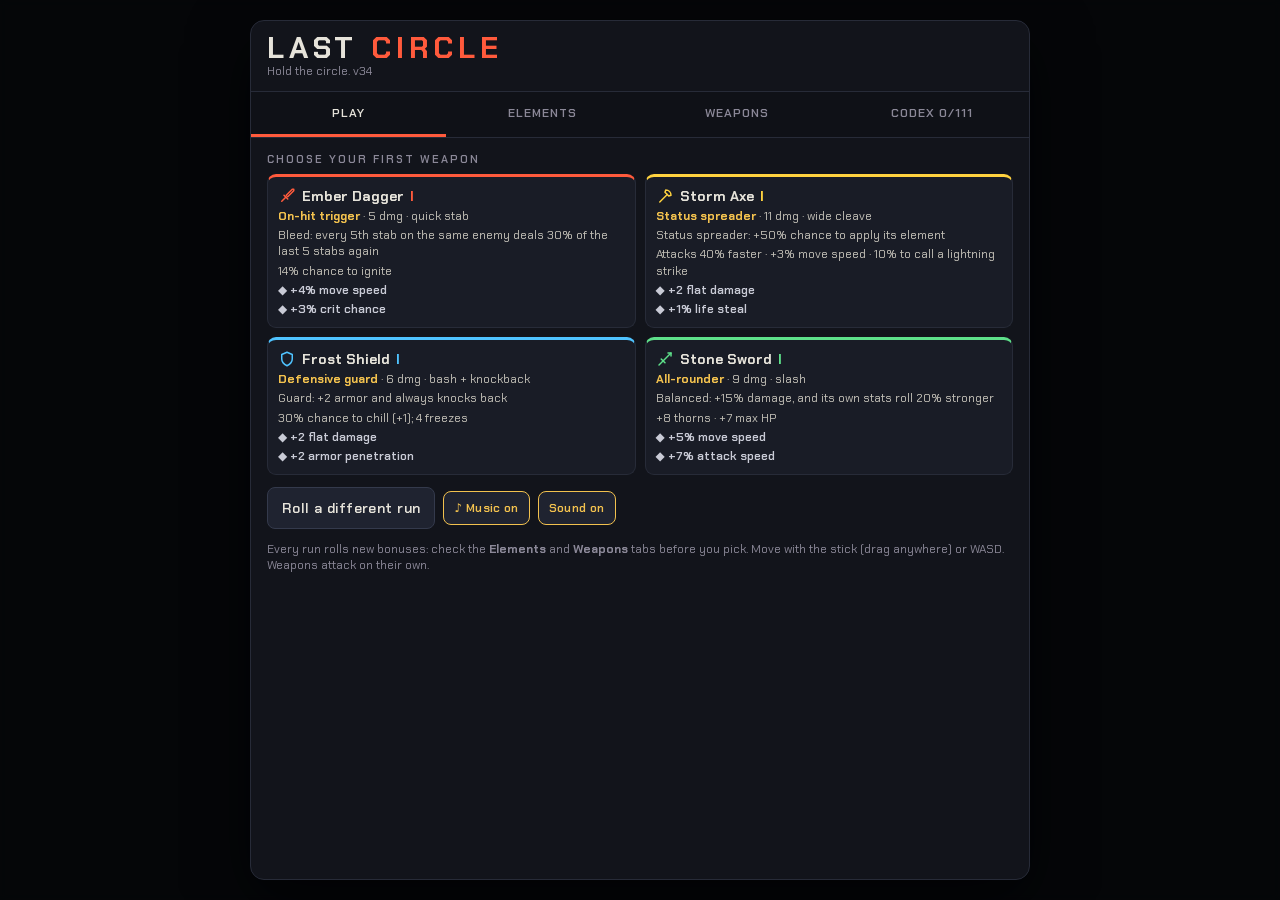
==== commit f68e14c8: "v34 (beta): endless enemies: +5% HP/wave, armor capped at 80%, 220 on screen, faster; pen removes ma" ====
--- a/game.html
+++ b/game.html
@@ -176,7 +176,7 @@
 (() => {
 "use strict";
 // ===== core: constants and small helpers
-const GAME_VERSION = 33;
+const GAME_VERSION = 34;
 const TAU = Math.PI * 2, R = 300, SPAWN_R = R + 85, PR = 13, STEP = 1 / 60;
 const ORDER = ['red', 'yellow', 'blue', 'green'];
 const COL = { red: '#ff5a3c', yellow: '#ffd23f', blue: '#4fc3ff', green: '#5ee08a', steel: '#c9cbd6', gold: '#f2c14e', xp: '#9b8cff' };
@@ -545,7 +545,7 @@
 // and damage % is the only stat that scales it (flat damage, tiers and crit chance on weapons don't).
 const abilityBase = w => 8 + 2.2 * w;
 const BOSS_HP = 800;   // x hpMult(wave)
-function hpMult(w) { const k = Math.max(0, Math.min(w, 20) - 6); let m = 1 + (w - 1) * .6 + k * k * .12; if (w > 20) m *= Math.pow(1.31, w - 20); return m; }
+function hpMult(w) { const k = Math.max(0, Math.min(w, 20) - 6); let m = 1 + (w - 1) * .6 + k * k * .12; if (w > 20) m *= Math.pow(1.05, w - 20); return m; }   // endless: +5% health per wave
 let ENEMY_DMG = 1.9;   // enemies hit harder to match the armor curve (70% soft cap, 80% hard cap)
 function dmgMult(w) { const k = Math.max(0, Math.min(w, 20) - 8); let m = 1 + (w - 1) * .16 + k * k * .025; if (w > 20) m *= Math.pow(1.16, w - 20); return m * ENEMY_DMG; }
 function spdMult(w) { return (1 + Math.min(.4, w * .012)) * (w > 20 ? Math.min(2.4, 1 + (w - 20) * .07) : 1); }
@@ -558,7 +558,11 @@
 const armBlock = a => a <= 0 ? 0 : a <= ARM_SOFT ? .7 * Math.pow(a / ARM_SOFT, .8) : Math.min(armCap(), .7 + .1 * (a - ARM_SOFT) / (ARM_HARD - ARM_SOFT));
 const playerArm = a => 1 - armBlock(a);
 function armorAt(w) { let a = Math.floor(Math.max(0, w - 4) * .45); if (w > 20) { const n = w - 20; a += Math.floor(1.5 * n + .18 * n * n); } return a; }
-function waveCount(w) { return Math.round(14 + w * 6 + (w > 20 ? (w - 20) * 12 : 0)); }
+const ENEMY_ARM_MAX = 200;
+const effArmor = (arm, pen) => Math.max(arm * .5, arm - pen);   // penetration removes at most half an enemy's armor   // 200 armor blocks 80%: enemy armor never grows past it
+function waveCount(w) { return Math.round(14 + w * 6 + (w > 20 ? (w - 20) * 18 : 0)); }   // endless: more enemies, not tougher ones
+// endless enemies also move a little faster each wave (up to +40%)
+const endlessSpd = () => S.wave > 20 ? Math.min(1.4, 1 + (S.wave - 20) * .02) : 1;
 function enemyPool(w) {
   const l = [['grunt', 5]];
   if (w >= 2) l.push(['runner', 2.5 + w * .1]);
@@ -1359,7 +1363,7 @@
     if (isCold(e)) m *= 1 + E('blue', 'vsChill') / 100;
     const hs = S.hk.mult; if (hs) for (const h of hs) m *= h.a.mult(h.a, h.s, e);
     d *= m;
-    if (!o.pierce) d = Math.max(1, d * armRed(Math.max(0, e.armor - tot.pen - (o.pen || 0))));
+    if (!o.pierce) d = Math.max(1, d * armRed(effArmor(e.armor, tot.pen + (o.pen || 0))));
     if (e.confT > 0) d *= 1.15;   // confused enemies take more
   }
   const rs = S.rs; if (rs && d > 0) { const k = o.src || 'ability'; rs.dealt += d; rs.src[k] = (rs.src[k] || 0) + d; if (d > rs.big && k !== 'execute') { rs.big = d; rs.bigSrc = k; } }
@@ -1522,7 +1526,7 @@
   let raw = (tot.thornFlat * thornGrow() * (1 + tot.dmgPct / 100) + e.dmg * rt / 100) * (k || 1);
   const tcrit = Math.random() * 100 < tot.thornCrit; if (tcrit) raw *= tot.thornCritM;
   if (syn('molten') === 1 && e.burnT > 0) raw *= 2;
-  const td = dmg(e, Math.max(1, raw * armRed(Math.max(0, e.armor - tot.thornPen))), { col: '#e6c882', pierce: true, src: 'thorns', crit: tcrit });
+  const td = dmg(e, Math.max(1, raw * armRed(effArmor(e.armor, tot.thornPen))), { col: '#e6c882', pierce: true, src: 'thorns', crit: tcrit });
   if (sv('leech')) heal(td * sv('leech') / 100);   // Lifestone
   if (!e.dead && syn('molten') >= 0) burn(e, burnFrom(Math.max(raw, S.ab)));
   if (!e.dead && syn('permafrost') >= 0) chill(e, 2);
@@ -1769,7 +1773,7 @@
   const hp = type === 'boss' ? BOSS_HP * hpMult(w) : d.hp * hpMult(w);   // boss = about 3x an elite brute
   if (x === undefined) { const a = Math.random() * TAU; x = Math.cos(a) * SPAWN_R; y = Math.sin(a) * SPAWN_R; }
   const e = {
-    id: S.uid++, type, x, y, r: d.r, hp, maxHp: hp, armor: armorAt(w) * (d.arm || 1),
+    id: S.uid++, type, x, y, r: d.r, hp, maxHp: hp, armor: Math.min(ENEMY_ARM_MAX, armorAt(w) * (d.arm || 1)),
     spd: d.spd * spdMult(w) * rnd(.9, 1.1), dmg: d.dmg * dmgMult(w), gold: d.gold * (1 + w * .04), xp: d.xp,
     col: d.col, shape: d.shape, boss: type === 'boss', special: !!d.special, fixed: !!d.fixed, elite: false,
     atkCd: 0, hitT: 0, burnT: 0, bs: [], burnTick: 0, chill: 0, chillT: 0, frozen: 0, stun: 0,
@@ -1786,7 +1790,7 @@
   if (S.wave > 20 && S.otT > 20) { const ot = Math.min(2.5, 1 + .15 * (Math.floor((S.otT - 20) / 10) + 1)); if (ot > (S.ot || 1)) { if ((S.ot || 1) === 1) banner('Overtime!', true); S.ot = ot; } }
   if (S.toSpawn <= 0) return;
   S.spawnT -= dt * (S.ot || 1);
-  if (S.spawnT > 0 || S.enemies.length >= (S.wave > 20 ? 150 : 110)) return;
+  if (S.spawnT > 0 || S.enemies.length >= (S.wave > 20 ? 220 : 110)) return;
   S.spawnT = Math.max(S.wave > 20 ? .07 : .12, 1.05 - S.wave * .045);
   const a = Math.random() * TAU, type = pickW(enemyPool(S.wave));
   const grp = Math.min(S.toSpawn, type === 'swarm' ? irnd(4, 6) : irnd(1, 2 + Math.floor(S.wave / 5)));
@@ -1823,7 +1827,7 @@
     const dx = tgt.x - e.x, dy = tgt.y - e.y, d = Math.hypot(dx, dy) || 1;
     let vx = dx / d, vy = dy / d;
     let sm = (e.chill > 0 ? 1 - slow : 1) * ((ff || syn('frostfire2') >= 0) && e.burnT > 0 ? .7 : 1);
-    let sp = held ? 0 : e.spd * sm * (altarOn && !e.special ? 1.35 : 1) * (S.ot || 1);
+    let sp = held ? 0 : e.spd * sm * (altarOn && !e.special ? 1.35 : 1) * (S.ot || 1) * endlessSpd();
     if (e.fixed) {   // altars and eggs never move
       sp = 0; e.kx = e.ky = 0; if (e.ax === undefined) { e.ax = e.x; e.ay = e.y; } e.x = e.ax; e.y = e.ay;
       if (e.type === 'egg' && (e.hatchT -= dt) <= 0) { e.dead = true; puff(e.x, e.y, '#d9c7a0', 12, 120, .4); sfx('pop'); for (let i = 0; i < 5; i++) spawnEnemy('swarm', e.x + rnd(-14, 14), e.y + rnd(-14, 14)); spawnEnemy('runner', e.x, e.y); continue; }
@@ -2807,11 +2811,12 @@
 }
 function drawEnemy(c, e, T) {
   const r = e.r, hit = e.hitT > 0, fr = e.frozen > 0 || e.thr;
-  const base = hit ? '#ffffff' : fr ? '#a9dcf5' : e.col, dark = hit ? '#e8e8e8' : fr ? '#5a9cc0' : shade(e.col, .5), lite = fr ? '#e2f6ff' : shade(e.col, 1.4);
+  if (e.dkC !== e.col) { e.dkC = e.col; e.dk = shade(e.col, .5); e.lt = shade(e.col, 1.4); }   // colour shades cached per enemy
+  const base = hit ? '#ffffff' : fr ? '#a9dcf5' : e.col, dark = hit ? '#e8e8e8' : fr ? '#5a9cc0' : e.dk, lite = fr ? '#e2f6ff' : e.lt;
   const eye = hit ? '#ffffff' : fr ? '#1a3a4a' : e.mode === 'wind' ? '#ff4d4d' : '#ffe6f2';
   const ang = Math.atan2(S.p.y - e.y, S.p.x - e.x);
   c.save(); c.translate(e.x, e.y);
-  c.fillStyle = 'rgba(0,0,0,.3)'; c.beginPath(); c.ellipse(0, r * .78, r * .95, r * .36, 0, 0, TAU); c.fill();
+  if (S.enemies.length < 160) { c.fillStyle = 'rgba(0,0,0,.3)'; c.beginPath(); c.ellipse(0, r * .78, r * .95, r * .36, 0, 0, TAU); c.fill(); }   // skip shadows in huge crowds
   if (e.mode === 'wind') c.translate(rnd(-1.5, 1.5), rnd(-1.5, 1.5));
   const sq = hit ? 1.14 : 1 + Math.sin(e.wob) * .035;
   c.scale(sq, 2 - sq);                       // squash and stretch
@@ -3132,7 +3137,7 @@
 }
 // what the latest update added or changed: tagged in the beta's Codex so it's easy to find and test
 const PATCH = {
-  v: 33,
+  v: 34,
   notes: ['Each element now has a clear identity (shown in the Elements tab and here)',
     'Fire: Wildfire and Contagion spread burns; Phoenix moved to Lightning as Resurrection',
     'Lightning: Resurrection, Wings of Light, and +3% move speed per Lightning weapon',
@@ -3152,6 +3157,8 @@
     'Combo level-ups now come every 5th level instead of every 3rd; you can keep only one card at a time',
     'Endless Overtime: from wave 21, a wave still going after 20s speeds its enemies up every 10s',
     'From wave 30 enemies can pile up to about 10 deep, and enemies that reach you attack faster (0.55s, down to 0.35s)',
+    'Endless: enemy health grows 5% a wave (was 31%), enemy armor stops at 80% block, more enemies on screen (220) that move a little faster each wave',
+    'Penetration can remove at most half of an enemy\'s armor',
     'Stoneheart also lifts your armor cap to 85%',
     'Swords are now Balanced: +15% damage and 20% stronger stats (replaces Versatile)',
     'Fire explosions leave one burn stack on every enemy they hit (not Combustion); base burn damage +40%',
@@ -3430,7 +3437,7 @@
 }
 function TEST_API() {
   return { get S() { return S; }, get pendingRun() { return pendingRun; }, set pendingRun(v) { pendingRun = v; }, tot, UI, AB, ABIL, RELICS, STAT, TYPES, CODEX,
-    rollRun, newRun, resumeRun, loadSave, saveRun, step, draw, act, keys, makeWeapon, addWeapon, recalc, triggerEvent, nextMenu, startWave, choosePerk, weaponDmg, takeRelic, rollLevelCards, renderLevelUp,
+    rollRun, newRun, resumeRun, loadSave, saveRun, step, draw, act, keys, makeWeapon, addWeapon, recalc, triggerEvent, nextMenu, startWave, spawnEnemy, choosePerk, weaponDmg, takeRelic, rollLevelCards, renderLevelUp,
     SYN, BOSSES, spawnBoss, bossKeyFor, syn, priceOf, upCost, evoCost, canEvolve, canFuse, lvRerollPrice, E, sv, renderShop, renderStart, renderPause, musicMode, updateHud, nearest, setGold(v) { GOLD_RATE = v; }, setReroll(f) { RRF = f; } };
 }
 // beta: the whole Codex is unlocked so everything can be read and tested (the beta keeps its own save)
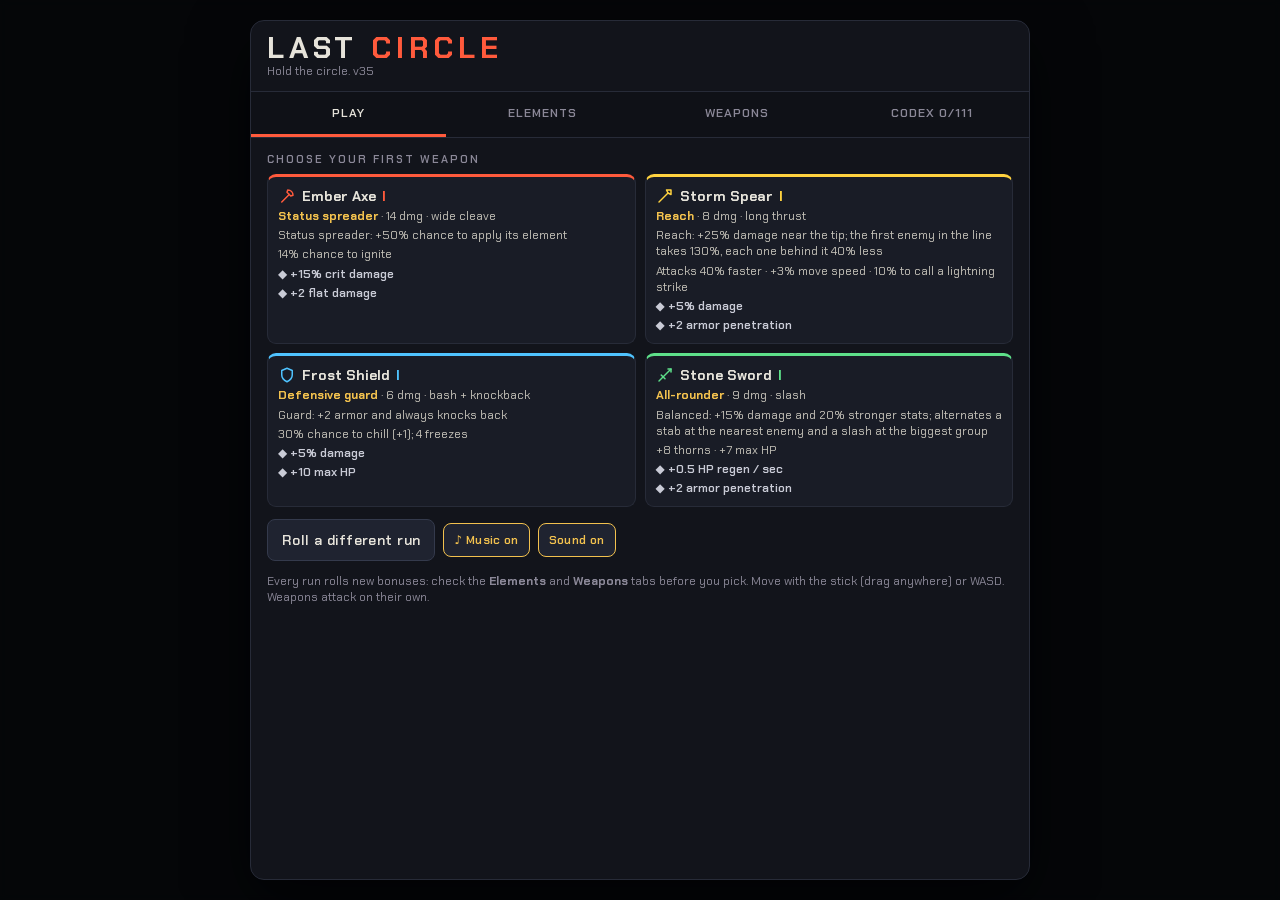
==== commit 7483afe1: "v35 (beta): enemy resistance traits, CC immunity window, spear falloff, alternating sword, negative " ====
--- a/game.html
+++ b/game.html
@@ -176,7 +176,7 @@
 (() => {
 "use strict";
 // ===== core: constants and small helpers
-const GAME_VERSION = 34;
+const GAME_VERSION = 35;
 const TAU = Math.PI * 2, R = 300, SPAWN_R = R + 85, PR = 13, STEP = 1 / 60;
 const ORDER = ['red', 'yellow', 'blue', 'green'];
 const COL = { red: '#ff5a3c', yellow: '#ffd23f', blue: '#4fc3ff', green: '#5ee08a', steel: '#c9cbd6', gold: '#f2c14e', xp: '#9b8cff' };
@@ -402,9 +402,9 @@
 const TYPES = {
   dagger: { n: 'Dagger', cd: .34, range: 54,  dmg: 5,  kind: 'stab', how: 'quick stab', role: 'On-hit trigger', trait: 'Bleed: every 5th stab on the same enemy deals 30% of the last 5 stabs again',
             fav: ['atkSpd', 'crit', 'critDmg', 'leech', 'speed'] },
-  sword:  { n: 'Sword',  cd: .8,  range: 70,  dmg: 9,  kind: 'arc', arc: 110, how: 'slash', role: 'All-rounder', trait: 'Balanced: +15% damage, and its own stats roll 20% stronger', fav: [] },
+  sword:  { n: 'Sword',  cd: .8,  range: 70,  dmg: 9,  kind: 'arc', arc: 110, how: 'slash', role: 'All-rounder', trait: 'Balanced: +15% damage and 20% stronger stats; alternates a stab at the nearest enemy and a slash at the biggest group', fav: [] },
   axe:    { n: 'Axe',    cd: 1.2, range: 74,  dmg: 14, kind: 'arc', arc: 220, how: 'wide cleave', role: 'Status spreader', trait: 'Status spreader: +50% chance to apply its element', fav: ['dmgPct', 'flat', 'critDmg', 'leech'] },
-  spear:  { n: 'Spear',  cd: 1.0, range: 118, dmg: 10, kind: 'line', how: 'long thrust', role: 'Reach', trait: 'Reach: +25% damage to enemies near the tip', fav: ['range', 'pen', 'flat', 'stun'] },
+  spear:  { n: 'Spear',  cd: 1.0, range: 118, dmg: 10, kind: 'line', how: 'long thrust', role: 'Reach', trait: 'Reach: +25% damage near the tip; the first enemy in the line takes 130%, each one behind it 40% less', fav: ['range', 'pen', 'flat', 'stun'] },
   shield: { n: 'Shield', cd: 1.0, range: 52,  dmg: 6,  kind: 'arc', arc: 150, knock: true, how: 'bash + knockback', role: 'Defensive guard', trait: 'Guard: +2 armor and always knocks back',
             fav: ['armor', 'maxHp', 'regen', 'knock', 'stun'] },
 };
@@ -485,8 +485,8 @@
   blue: [
     { k: 'chillCh',   v: 8,   base: 30,  cap: 100, u: '%', t: 'chance to chill on Frost hits' },
     { k: 'slow',      v: 5,   base: 35,  cap: 80,  u: '%', t: 'chill slow' },
-    { k: 'ccDur',     v: 10,  base: 100, cap: 200, u: '%', t: 'stun & root duration' },
-    { k: 'freezeDur', v: .15, base: 1.1, cap: 3,   u: 's', t: 'freeze duration' },
+    { k: 'ccDur',     v: 10,  base: 100, cap: 300, u: '%', t: 'stun & root duration' },
+    { k: 'freezeDur', v: .15, base: 1.1, cap: 4.5, u: 's', t: 'freeze duration' },
     { k: 'vsChill',   v: 10,  base: 0,   cap: 100, u: '%', t: 'damage to chilled & frozen enemies' },
     { k: 'shatterPct',v: .5,   base: () => { const i = S.runSets.blue.findIndex(a => a.id === 'shatter'); return i < 0 ? 0 : AB.shatter.v[i]; }, cap: 8, u: '%', t: 'shatter damage (of max HP)', req: ['shatter'] },
   ],
@@ -551,7 +551,7 @@
 function spdMult(w) { return (1 + Math.min(.4, w * .012)) * (w > 20 ? Math.min(2.4, 1 + (w - 20) * .07) : 1); }
 // armor is a % reduction for everyone: armor / (armor + ARM_K). 25 armor = 33% less damage, 50 = 50%, 100 = 67%.
 const ARM_K = 50;
-const armRed = a => a > 0 ? Math.max(.2, ARM_K / (ARM_K + a)) : 1;   // enemies: damage multiplier left after armor (blocks at most 80%)
+const armRed = a => a > 0 ? Math.max(.2, ARM_K / (ARM_K + a)) : 1 + Math.min(.5, -a / 100);   // negative armor: +1% damage per point (max +50%)   // enemies: damage multiplier left after armor (blocks at most 80%)
 // you: armor climbs quickly to a 70% soft cap (30 armor), then slowly to an 80% hard cap (100 armor)
 const ARM_SOFT = 30, ARM_HARD = 100;
 const armCap = () => S && sv('over') ? .85 : .8;   // Stoneheart lifts the hard cap
@@ -559,7 +559,15 @@
 const playerArm = a => 1 - armBlock(a);
 function armorAt(w) { let a = Math.floor(Math.max(0, w - 4) * .45); if (w > 20) { const n = w - 20; a += Math.floor(1.5 * n + .18 * n * n); } return a; }
 const ENEMY_ARM_MAX = 200;
-const effArmor = (arm, pen) => Math.max(arm * .5, arm - pen);   // penetration removes at most half an enemy's armor   // 200 armor blocks 80%: enemy armor never grows past it
+// enemy traits: some normal enemies resist one kind of damage and are weak to its opposite
+const RESIST = {
+  bulwark: { n: 'Bulwark', col: '#b8c0d0', aoe: .5, single: 1.5, d: 'Takes half damage from area hits (explosions, slashes, novas); takes +50% from single-target hits' },
+  phased:  { n: 'Phased',  col: '#9be8ff', single: .5, aoe: 1.5, d: 'Takes half damage from single-target hits (stabs, strikes, bolts); takes +50% from area hits' },
+  warded:  { n: 'Warded',  col: '#c79bff', ability: .5, weapon: 1.5, d: 'Takes half damage from abilities and summons; takes +50% from weapon hits' },
+};
+const RESIST_KEYS = Object.keys(RESIST);
+const resistChance = w => w < 6 ? 0 : Math.min(.35, (w - 5) * .015);   // 1.5% a wave from wave 6, up to 35%
+const effArmor = (arm, pen) => arm - pen;   // can go negative   // 200 armor blocks 80%: enemy armor never grows past it
 function waveCount(w) { return Math.round(14 + w * 6 + (w > 20 ? (w - 20) * 18 : 0)); }   // endless: more enemies, not tougher ones
 // endless enemies also move a little faster each wave (up to +40%)
 const endlessSpd = () => S.wave > 20 ? Math.min(1.4, 1 + (S.wave - 20) * .02) : 1;
@@ -1365,6 +1373,11 @@
     d *= m;
     if (!o.pierce) d = Math.max(1, d * armRed(effArmor(e.armor, tot.pen + (o.pen || 0))));
     if (e.confT > 0) d *= 1.15;   // confused enemies take more
+    if (e.res && !o.dot && o.src !== 'thorns') {   // enemy traits
+      const Rz = RESIST[e.res], src = o.src || 'ability', weaponHit = src === 'weapon' || src === 'bleed';
+      d *= (o.aoe || AOE_ON > 0) ? (Rz.aoe || 1) : (Rz.single || 1);
+      d *= weaponHit ? (Rz.weapon || 1) : (Rz.ability || 1);
+    }
   }
   const rs = S.rs; if (rs && d > 0) { const k = o.src || 'ability'; rs.dealt += d; rs.src[k] = (rs.src[k] || 0) + d; if (d > rs.big && k !== 'execute') { rs.big = d; rs.bigSrc = k; } }
   if (d > 0 && rel('omni')) { const room = tot.maxHp * .04 - (S.omniS || 0); if (room > 0) { const h = Math.min(room, d * .01); S.omniS = (S.omniS || 0) + h; heal(h); } }
@@ -1406,8 +1419,10 @@
   if (e.bs.length > S.rs.stacks) S.rs.stacks = e.bs.length;
   e.burnT = Math.max(e.burnT, life);
 }
+// after a freeze, stun or root ends, the enemy can't be frozen, stunned or rooted again for 2.5s
+const CC_IMMUNE = 2.5;
 function freeze(e) {
-  if (e.dead || e.fixed) return;
+  if (e.dead || e.fixed || S.time < (e.ccImm || 0)) return;
   e.chill = 0;
   e.frozen = E('blue', 'freezeDur') * (e.boss || e.elite ? .35 : 1);
   sfx('freeze');
@@ -1419,10 +1434,11 @@
   e.chill += n; e.chillT = 2.6;
   if (e.chill >= 4) freeze(e);
 }
-function stun(e, t) { if (e.dead) return; t *= E('blue', 'ccDur') / 100; e.stun = Math.max(e.stun, e.boss || e.elite ? t * .35 : t); }
+function stun(e, t) { if (e.dead || S.time < (e.ccImm || 0)) return; t *= E('blue', 'ccDur') / 100; e.stun = Math.max(e.stun, e.boss || e.elite ? t * .35 : t); }
 function knock(e, ang, f) { if (e.dead || e.boss || e.fixed) return; if (e.type === 'brute' || e.elite) f *= .45; e.kx += Math.cos(ang) * f; e.ky += Math.sin(ang) * f; }
 const boomR = r => r;   // explosion size is part of ability area now
-function eachNear(x, y, r, fn) { r *= areaM(); grid.near(x, y, r + 64, e => { if (!e.dead && Math.hypot(e.x - x, e.y - y) < r + e.r) fn(e); }); }
+let AOE_ON = 0;   // damage dealt inside an area check counts as area damage
+function eachNear(x, y, r, fn) { r *= areaM(); AOE_ON++; try { grid.near(x, y, r + 64, e => { if (!e.dead && Math.hypot(e.x - x, e.y - y) < r + e.r) fn(e); }); } finally { AOE_ON--; } }
 function boom(x, y, rad, amt, col, o) {
   rad *= areaM();
   o = o || NO;
@@ -1625,27 +1641,37 @@
   const T = TYPES[w.type], p = S.p, range = T.range * tot.rangeM;
   const tg = nearest(p.x, p.y, range, null, true);
   if (!tg) return false;
-  const dir = Math.atan2(tg.y - p.y, tg.x - p.x);
+  let dir = Math.atan2(tg.y - p.y, tg.x - p.x);
+  // swords alternate: a stab at the nearest enemy, then a slash aimed at the biggest group in reach
+  let kind = T.kind;
+  if (w.type === 'sword') {
+    w.alt = !w.alt;
+    if (w.alt) kind = 'stab';
+    else { let best = tg, bn = -1; grid.near(p.x, p.y, range + 40, e => { if (e.dead || Math.hypot(e.x - p.x, e.y - p.y) > range + e.r) return; let n = 0; grid.near(e.x, e.y, 70, o => { if (!o.dead && Math.hypot(o.x - e.x, o.y - e.y) < 60) n++; }); if (n > bn) { bn = n; best = e; } }); dir = Math.atan2(best.y - p.y, best.x - p.x); }
+  }
   w.anim = 1; w.dir = dir;
   let targets;
-  if (T.kind === 'stab') targets = [tg];
+  if (kind === 'stab') targets = [tg];
   else {
     targets = [];
     const cs = Math.cos(dir), sn = Math.sin(dir), half = (T.arc || 0) / 2 * Math.PI / 180;
     grid.near(p.x, p.y, range + 64, e => {
       if (e.dead) return;
-      if (T.kind === 'arc') { if (inCone(e, p.x, p.y, dir, half, range)) targets.push(e); }
+      if (kind === 'arc') { if (inCone(e, p.x, p.y, dir, half, range)) targets.push(e); }
       else { const dx = e.x - p.x, dy = e.y - p.y, along = dx * cs + dy * sn, perp = Math.abs(-dx * sn + dy * cs); if (along > -e.r && along < range + e.r && perp < 11 + e.r) targets.push(e); }
     });
     if (!targets.length) targets = [tg];
   }
-  FX({ k: T.kind === 'arc' ? 'swing' : 'thrust', x: p.x, y: p.y, dir, arc: (T.arc || 0) * Math.PI / 180, r: range, col: COL[w.el], life: T.kind === 'arc' ? .18 : .13, evo: w.evo });
+  FX({ k: kind === 'arc' ? 'swing' : 'thrust', x: p.x, y: p.y, dir, arc: (T.arc || 0) * Math.PI / 180, r: range, col: COL[w.el], life: kind === 'arc' ? .18 : .13, evo: w.evo });
   sfx('swing'); sfx('hit_' + w.el);
-  for (const e of targets) strike(w, e, dir);
+  // spears: the first enemy in the line takes 130%, each one behind it 40% less than the last
+  if (w.type === 'spear' && targets.length > 1) targets.sort((a, b) => Math.hypot(a.x - p.x, a.y - p.y) - Math.hypot(b.x - p.x, b.y - p.y));
+  const area = targets.length > 1 || kind === 'arc';   // counts as area damage for enemy resistances
+  targets.forEach((e, i) => strike(w, e, dir, w.type === 'spear' ? 1.3 * Math.pow(.6, i) : 1, area && !(w.type === 'spear' && i === 0)));
   return true;
 }
-function strike(w, e, dir) {
-  let d = weaponDmg(w);
+function strike(w, e, dir, mult, aoe) {
+  let d = weaponDmg(w) * (mult || 1);
   const ty = w.type, spreadM = ty === 'axe' ? 1.5 : 1;   // Status spreader: axes apply their element 50% more often
   if (ty === 'spear' && Math.hypot(e.x - S.p.x, e.y - S.p.y) - e.r > TYPES.spear.range * tot.rangeM * .55) d *= 1.25;   // Reach
   if (ty === 'sword') d *= 1.15;   // Balanced
@@ -1656,7 +1682,7 @@
   const tk = thornShare(w);
   const crit = tenth || Math.random() * 100 < tot.crit + tot.thornCrit * tk;
   if (crit) { d *= tot.critMult + (tot.thornCritM - 1) * tk + (tenth ? 1 : 0); S.punch = Math.min(1, S.punch + .3); sfx('crit'); puff(e.x, e.y, '#ffffff', 3, 120, .25); }
-  const dealt = dmg(e, d, { col: COL[w.el], crit, src: 'weapon', pen: tot.thornPen * tk });
+  const dealt = dmg(e, d, { col: COL[w.el], crit, src: 'weapon', pen: tot.thornPen * tk, aoe });
   S.rs.wt[ty] = (S.rs.wt[ty] || 0) + dealt; if (crit) S.rs.crits++;
   if (tot.leech) heal(dealt * tot.leech / 100);
   if (ty === 'dagger' && !e.dead) {
@@ -1773,7 +1799,7 @@
   const hp = type === 'boss' ? BOSS_HP * hpMult(w) : d.hp * hpMult(w);   // boss = about 3x an elite brute
   if (x === undefined) { const a = Math.random() * TAU; x = Math.cos(a) * SPAWN_R; y = Math.sin(a) * SPAWN_R; }
   const e = {
-    id: S.uid++, type, x, y, r: d.r, hp, maxHp: hp, armor: Math.min(ENEMY_ARM_MAX, armorAt(w) * (d.arm || 1)),
+    id: S.uid++, type, x, y, r: d.r, hp, maxHp: hp, armor: Math.min(ENEMY_ARM_MAX, armorAt(w) * (d.arm || 1)), res: !d.special && type !== 'boss' && Math.random() < resistChance(w) ? pick(RESIST_KEYS) : null,
     spd: d.spd * spdMult(w) * rnd(.9, 1.1), dmg: d.dmg * dmgMult(w), gold: d.gold * (1 + w * .04), xp: d.xp,
     col: d.col, shape: d.shape, boss: type === 'boss', special: !!d.special, fixed: !!d.fixed, elite: false,
     atkCd: 0, hitT: 0, burnT: 0, bs: [], burnTick: 0, chill: 0, chillT: 0, frozen: 0, stun: 0,
@@ -1804,7 +1830,9 @@
   const altarOn = S.enemies.some(e => e.type === 'altar' && !e.dead);
   for (const e of S.enemies) {
     if (e.dead) continue;
+    if (e.res && !(S.resSeen || (S.resSeen = {}))[e.res]) { S.resSeen[e.res] = 1; banner(`${RESIST[e.res].n} enemies: ${RESIST[e.res].d.split(';')[0].toLowerCase()}`, true); }
     e.hitT -= dt; e.atkCd -= dt * (S.ot || 1); e.stun -= dt; e.frozen -= dt; e.wob += dt * 6;
+    if (e.frozen > 0 || e.stun > 0) e.wasCC = true; else if (e.wasCC) { e.wasCC = false; e.ccImm = S.time + CC_IMMUNE; }
     if (e.dnAcc > 0 && (e.dnT -= dt) <= 0) flushDn(e);
     if (e.chillT > 0) { e.chillT -= dt; if (e.chillT <= 0) e.chill = 0; }
     if (e.burnT > 0) {
@@ -2687,6 +2715,12 @@
 
   // ---- enemies and structures
   for (const e of S.enemies) drawEnemy(c, e, T);
+  for (const e of S.enemies) if (e.res && !e.dead) {   // trait markers
+    const Rz = RESIST[e.res], rr = e.r + 5; c.strokeStyle = Rz.col; c.lineWidth = 2;
+    if (e.res === 'bulwark') { c.beginPath(); for (let i = 0; i < 6; i++) { const t = i / 6 * TAU; c[i ? 'lineTo' : 'moveTo'](e.x + Math.cos(t) * rr, e.y + Math.sin(t) * rr); } c.closePath(); c.stroke(); }
+    else if (e.res === 'phased') { c.setLineDash([3, 4]); c.beginPath(); c.arc(e.x, e.y, rr, T * 2, T * 2 + TAU); c.stroke(); c.setLineDash([]); }
+    else { c.beginPath(); c.arc(e.x, e.y, rr, 0, TAU); c.stroke(); c.fillStyle = Rz.col; for (let i = 0; i < 3; i++) { const t = T * 1.5 + i / 3 * TAU; c.beginPath(); c.arc(e.x + Math.cos(t) * rr, e.y + Math.sin(t) * rr, 2, 0, TAU); c.fill(); } }
+  }
   for (const pi of S.pillars) { c.globalAlpha = Math.min(1, pi.life); drawCrystal(c, pi.x, pi.y, 22, 9); c.globalAlpha = 1; }
   drawOrbs(c, T);
   for (const b of S.walls) { c.globalAlpha = Math.min(1, b.life * 2); drawCrystal(c, b.x, b.y, 15 + b.seed * 6, b.r); c.globalAlpha = 1; }
@@ -3137,7 +3171,7 @@
 }
 // what the latest update added or changed: tagged in the beta's Codex so it's easy to find and test
 const PATCH = {
-  v: 34,
+  v: 35,
   notes: ['Each element now has a clear identity (shown in the Elements tab and here)',
     'Fire: Wildfire and Contagion spread burns; Phoenix moved to Lightning as Resurrection',
     'Lightning: Resurrection, Wings of Light, and +3% move speed per Lightning weapon',
@@ -3158,7 +3192,10 @@
     'Endless Overtime: from wave 21, a wave still going after 20s speeds its enemies up every 10s',
     'From wave 30 enemies can pile up to about 10 deep, and enemies that reach you attack faster (0.55s, down to 0.35s)',
     'Endless: enemy health grows 5% a wave (was 31%), enemy armor stops at 80% block, more enemies on screen (220) that move a little faster each wave',
-    'Penetration can remove at most half of an enemy\'s armor',
+    'Penetration past an enemy\'s armor counts as negative armor: +1% damage per point (up to +50%)',
+    'Spears: first enemy in the line takes 130%, each one behind 40% less; swords alternate stab and slash at the biggest group',
+    'After a freeze, stun or root ends, that enemy is immune to them for 2.5s; freeze and stun duration caps raised',
+    'New enemy traits from wave 6: Bulwark (resists area), Phased (resists single-target), Warded (resists abilities) — each weak to the opposite',
     'Stoneheart also lifts your armor cap to 85%',
     'Swords are now Balanced: +15% damage and 20% stronger stats (replaces Versatile)',
     'Fire explosions leave one burn stack on every enemy they hit (not Combustion); base burn damage +40%',
@@ -3177,6 +3214,7 @@
   for (const c of ORDER) h += `<h3 style="color:${COL[c]}">${ELEM[c]} · ${ABIL[c].filter(a => CODEX.ab[a.id]).length}/${ABIL[c].length}</h3><p class="hint" style="margin:-4px 0 8px">${ELEM_ID[c]}</p>` + ABIL[c].map(a => CODEX.ab[a.id] ? `<div class="cx" style="--c:${COL[c]}"><b>${a.name}</b>${patchTag(a.id)}<br>${a.d(a, 0)}</div>` : `<div class="cx un"><b>???</b></div>`).join('');
   const allSyn = Object.values(SYN);
   h += `<h3>Synergies · ${allSyn.filter(a => CODEX.syn[a.id]).length}/${SYN_COUNT}</h3>` + allSyn.map(a => CODEX.syn[a.id] ? `<div class="cx" style="--c:${COL[a.els[0]]}"><b>${a.name}</b>${patchTag(a.id, 'syn')} <span class="hint">${a.els.map(c => ELEM[c]).join(' + ')}</span><br>${a.els.length === 3 ? synText(a, 1) : `${a.minor}.<br><span class="hint">Major (4+2):</span> ${a.major}`}</div>` : `<div class="cx un"><b>???</b> <span class="hint">${a.els.map(c => ELEM[c]).join(' + ')}</span></div>`).join('');
+  h += `<h3>Enemy traits</h3><p class="hint" style="margin:-4px 0 8px">From wave 6 some enemies carry a trait, marked by a ring.</p>` + RESIST_KEYS.map(k => `<div class="cx" style="--c:${RESIST[k].col}"><b>${RESIST[k].n}</b><br>${RESIST[k].d}</div>`).join('');
   h += `<h3>Boss relics · ${RELICS.filter(r => CODEX.rel[r.id]).length}/${RELICS.length}</h3>` + RELICS.map(r => CODEX.rel[r.id] ? `<div class="cx" style="--c:${r.col}"><b>${r.name}</b>${patchTag(r.id)}<br>${r.d}</div>` : `<div class="cx un"><b>???</b></div>`).join('');
   return h;
 }
@@ -3437,7 +3475,7 @@
 }
 function TEST_API() {
   return { get S() { return S; }, get pendingRun() { return pendingRun; }, set pendingRun(v) { pendingRun = v; }, tot, UI, AB, ABIL, RELICS, STAT, TYPES, CODEX,
-    rollRun, newRun, resumeRun, loadSave, saveRun, step, draw, act, keys, makeWeapon, addWeapon, recalc, triggerEvent, nextMenu, startWave, spawnEnemy, choosePerk, weaponDmg, takeRelic, rollLevelCards, renderLevelUp,
+    rollRun, newRun, resumeRun, loadSave, saveRun, step, draw, act, keys, makeWeapon, addWeapon, recalc, triggerEvent, nextMenu, startWave, spawnEnemy, freeze, choosePerk, weaponDmg, takeRelic, rollLevelCards, renderLevelUp,
     SYN, BOSSES, spawnBoss, bossKeyFor, syn, priceOf, upCost, evoCost, canEvolve, canFuse, lvRerollPrice, E, sv, renderShop, renderStart, renderPause, musicMode, updateHud, nearest, setGold(v) { GOLD_RATE = v; }, setReroll(f) { RRF = f; } };
 }
 // beta: the whole Codex is unlocked so everything can be read and tested (the beta keeps its own save)
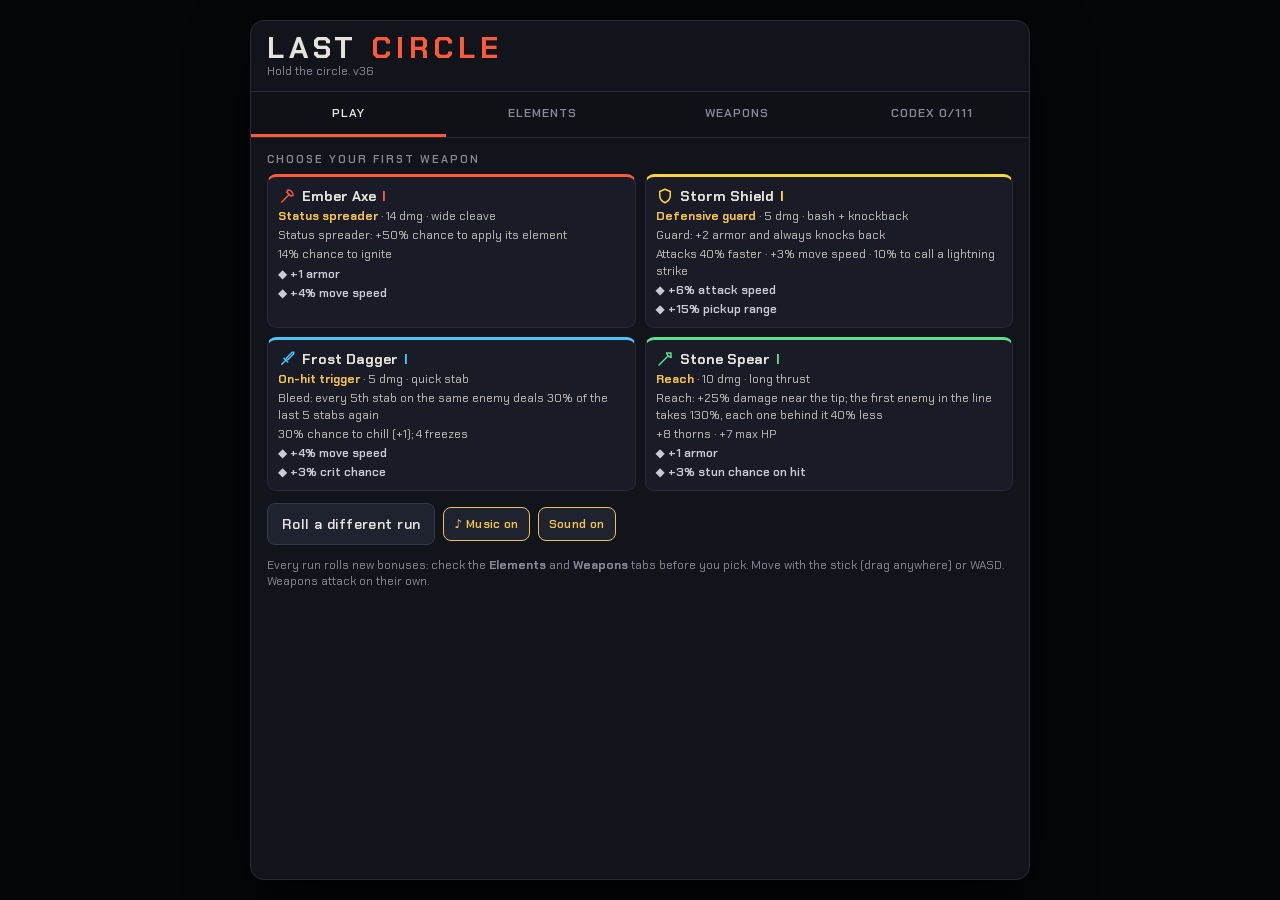
==== commit f3e307c5: "v36 (beta): Overtime every wave (player too), uncapped damage upgrades, kept card resets, Ban option" ====
--- a/game.html
+++ b/game.html
@@ -176,7 +176,7 @@
 (() => {
 "use strict";
 // ===== core: constants and small helpers
-const GAME_VERSION = 35;
+const GAME_VERSION = 36;
 const TAU = Math.PI * 2, R = 300, SPAWN_R = R + 85, PR = 13, STEP = 1 / 60;
 const ORDER = ['red', 'yellow', 'blue', 'green'];
 const COL = { red: '#ff5a3c', yellow: '#ffd23f', blue: '#4fc3ff', green: '#5ee08a', steel: '#c9cbd6', gold: '#f2c14e', xp: '#9b8cff' };
@@ -476,8 +476,8 @@
   red: [
     { k: 'ign',     v: 8,   base: 14,  cap: 100, u: '%', t: 'ignite chance on Fire hits' },
     { k: 'spread',  v: 8,   base: 5,   cap: 100, u: '%', t: 'chance burning enemies spread fire on touch' },
-    { k: 'vsBurn',  v: 10,  base: 0,   cap: 100, u: '%', t: 'damage to burning enemies' },
-    { k: 'burn',    v: 20,  base: 140, cap: 440, u: '%', t: 'burn damage' },
+    { k: 'vsBurn',  v: 10,  base: 0,   cap: 1e9, u: '%', t: 'damage to burning enemies' },
+    { k: 'burn',    v: 20,  base: 140, cap: 1e9, u: '%', t: 'burn damage' },
     { k: 'bstack',  v: 1,   base: 3,   cap: 10,  u: '',  t: 'max burn stacks per enemy' },
     { k: 'auraSpd', v: 20,  base: 0,   cap: 100, u: '%', t: 'Inferno Aura pulse speed', req: ['inferno'] },
     { k: 'burnSpd', v: 15,  base: 100, cap: 300, u: '%', t: 'burn speed (same damage, delivered faster)' },
@@ -487,11 +487,11 @@
     { k: 'slow',      v: 5,   base: 35,  cap: 80,  u: '%', t: 'chill slow' },
     { k: 'ccDur',     v: 10,  base: 100, cap: 300, u: '%', t: 'stun & root duration' },
     { k: 'freezeDur', v: .15, base: 1.1, cap: 4.5, u: 's', t: 'freeze duration' },
-    { k: 'vsChill',   v: 10,  base: 0,   cap: 100, u: '%', t: 'damage to chilled & frozen enemies' },
+    { k: 'vsChill',   v: 10,  base: 0,   cap: 1e9, u: '%', t: 'damage to chilled & frozen enemies' },
     { k: 'shatterPct',v: .5,   base: () => { const i = S.runSets.blue.findIndex(a => a.id === 'shatter'); return i < 0 ? 0 : AB.shatter.v[i]; }, cap: 8, u: '%', t: 'shatter damage (of max HP)', req: ['shatter'] },
   ],
   yellow: [
-    { k: 'strike', v: 10, base: 28,  cap: 128, u: '%', t: 'lightning damage' },
+    { k: 'strike', v: 10, base: 28,  cap: 1e9, u: '%', t: 'lightning damage' },
     { k: 'strikeCh', v: 5, base: 10, cap: 50, u: '%', t: 'chance for Lightning weapon hits to call a strike' },
     { k: 'lcrit',  v: 5,  base: 0,   cap: 50,  u: '%', t: 'extra crit chance for lightning strikes' },
     { k: 'arcCh',  v: 10, base: 30,  cap: 100, u: '%', t: 'chance for a strike to arc (arcs deal half)' },
@@ -509,7 +509,7 @@
     { k: 'slife',     v: 15, base: 100, cap: 300, u: '%', t: 'golem lifetime' , req: GOLEMERS },
     { k: 'scap',      v: 5,  base: 30,  cap: 70,  u: '',  t: 'max golems at once' , req: GOLEMERS },
     { k: 'bond',      v: 10, base: 60,  cap: 150, u: '%', t: 'of your damage & crit inherited by golems' , req: GOLEMERS },
-    { k: 'thornFlat', v: 8,  base: 0,   cap: 600, u: '',  t: 'thorn damage' },
+    { k: 'thornFlat', v: 8,  base: 0,   cap: 1e9, u: '',  t: 'thorn damage' },
   ],
 };
 const EDEF = {}; for (const c of ORDER) { EDEF[c] = {}; for (const d of EPASS[c]) EDEF[c][d.k] = d; }
@@ -1299,7 +1299,7 @@
     v: 2, st: S.st, ep: S.ep, tsets: S.typeSets, sets: Object.fromEntries(ORDER.map(c => [c, S.runSets[c].map(a => a.id)])),
     level: S.level, xp: S.xp, pendingLv: S.pendingLv, gold: S.gold, wave: S.wave, kills: S.kills,
     weapons: S.weapons.map(packW), relics: S.relics, syn: S.synRoll, bosses: S.bossOrder, pendingRelic: S.pendingRelic, relicOffer: S.relicOffer,
-    rs: S.rs, grow: S.grow, phase: S.phase, offers: S.offers.map(packW), rerolls: S.rerolls, lastLost: S.lastLost,
+    rs: S.rs, grow: S.grow, bans: S.bans || [], phase: S.phase, offers: S.offers.map(packW), rerolls: S.rerolls, lastLost: S.lastLost,
     lvRerollBuys: S.lvRerollBuys, lvRerolls: S.lvRerolls, shopLocked: S.shopLocked, lockedOffers: S.lockedOffers && S.lockedOffers.map(packW), shopWave: S.shopWave,
     perkOffer: S.phase === 'levelup' && S.perkOffer ? S.perkOffer.map(packCard) : null, lockedCards: S.lockedCards.map(packCard),
   });
@@ -1318,7 +1318,7 @@
   const okSyn = d.syn && PAIRS.every(([a, b]) => [0, 1, 2].includes(d.syn[pairKey(a, b)])) && TRIOS.every(t => [0, 1].includes(d.syn['t:' + t.join('+')]));
   const okBoss = d.bosses && d.bosses.length === BOSS_KEYS.length && d.bosses.every(k => BOSSES[k]);
   S = freshState(sets, tsets, okSyn ? d.syn : rollSyn(), okBoss ? d.bosses : rollBosses());
-  Object.assign(S.st, { area: 0, cdr: 0 }, d.st); S.ep = d.ep; if (d.rs) Object.assign(S.rs, d.rs); if (d.grow) Object.assign(S.grow, d.grow);
+  Object.assign(S.st, { area: 0, cdr: 0 }, d.st); S.ep = d.ep; if (d.rs) Object.assign(S.rs, d.rs); if (d.grow) Object.assign(S.grow, d.grow); S.bans = Array.isArray(d.bans) ? d.bans : [];
   for (const k of ['level', 'xp', 'pendingLv', 'gold', 'wave', 'kills', 'lastLost', 'lvRerollBuys', 'lvRerolls', 'shopLocked', 'shopWave', 'pendingRelic', 'rerolls']) if (d[k] !== undefined) S[k] = d[k];
   S.relics = (d.relics || []).filter(id => RELIC[id]);
   S.relicOffer = d.relicOffer && d.relicOffer.every(id => RELIC[id]) ? d.relicOffer : null;
@@ -1633,7 +1633,7 @@
 const avgDmg = () => S.weapons.reduce((s, w) => s + weaponDmg(w), 0) / Math.max(1, S.weapons.length);
 const surgeM = () => 1 + S.surge.n * sv('surge') / 100;
 function atkSpeed(w) {
-  let m = (1 + tot.atkSpd / 100) * surgeM() * (1 + ((S.buff && S.buff.atk) || 0)) * (1 + (rel('blood') ? S.blood / 100 : 0));
+  let m = (1 + tot.atkSpd / 100) * surgeM() * (1 + ((S.buff && S.buff.atk) || 0)) * (1 + (rel('blood') ? S.blood / 100 : 0)) * (S.ot || 1);   // Overtime speeds you up too
   if (w.el === 'yellow') m *= YEL_SPD + (E('yellow', 'lspd') + sv('current')) / 100;
   return m;
 }
@@ -1811,9 +1811,11 @@
 }
 function updSpawner(dt) {
   if (S.bossPending) { S.bossT -= dt; if (S.bossT <= 0) { S.bossPending = false; S.lastBossKey = bossKeyFor(S.wave); spawnBoss(S.lastBossKey); S.shake = 6; } }
-  // Overtime: from wave 21, a wave still going after 20s speeds its enemies up 15% more every 10s (max 2.5x)
+  // Overtime: a wave still going after its time limit speeds everything up 15% more every 10s (max 2.5x):
+  // enemies AND your weapons and abilities. The limit is 30s up to wave 20, then 5s shorter after each boss.
   S.otT = (S.otT || 0) + dt;
-  if (S.wave > 20 && S.otT > 20) { const ot = Math.min(2.5, 1 + .15 * (Math.floor((S.otT - 20) / 10) + 1)); if (ot > (S.ot || 1)) { if ((S.ot || 1) === 1) banner('Overtime!', true); S.ot = ot; } }
+  const otAt = otStart(S.wave);
+  if (S.otT > otAt) { const ot = Math.min(2.5, 1 + .15 * (Math.floor((S.otT - otAt) / 10) + 1)); if (ot > (S.ot || 1)) { if ((S.ot || 1) === 1) banner('Overtime!', true); S.ot = ot; } }
   if (S.toSpawn <= 0) return;
   S.spawnT -= dt * (S.ot || 1);
   if (S.spawnT > 0 || S.enemies.length >= (S.wave > 20 ? 220 : 110)) return;
@@ -1823,6 +1825,7 @@
   for (let i = 0; i < grp; i++) { const aa = a + rnd(-.18, .18), rr = SPAWN_R + rnd(0, 30); spawnEnemy(type, Math.cos(aa) * rr, Math.sin(aa) * rr); }
   S.toSpawn -= grp;
 }
+const otStart = w => w <= 20 ? 30 : Math.max(5, 30 - 5 * Math.ceil((w - 20) / 10));
 // enemies that reach you swing every 0.9s; from wave 30 faster (0.55s, then a little quicker each wave, down to 0.35s)
 const enemyAtkCd = () => S.wave < 30 ? .9 : Math.max(.35, .55 - (S.wave - 30) * .01);
 function updEnemies(dt) {
@@ -2438,6 +2441,7 @@
 // cooldown reduction is only offered while at least one timed ability could still get faster
 const cdrUseful = () => (S.hk.fire || []).some(h => { const b = h.a.cd || h.a.v[h.s]; return b > CDR_MIN && abilityCd(h.a, h.s) > CDR_MIN + 1e-6; });
 function updMods(dt) {
+  dt *= S.ot || 1;   // Overtime: timed abilities speed up with everything else
   S.beam = null;
   const hs = S.hk.fire, rate = rel('clock') ? 1.25 : 1, echo = rel('echo');
   if (hs) for (const h of hs) {
@@ -2533,7 +2537,8 @@
 }
 
 // ---- level-up cards: an element upgrade (main) plus a basic stat (bonus)
-function eligible(c) { return EPASS[c].filter(d => (!d.req || S.runSets[c].some(a => d.req.includes(a.id))) && E(c, d.k) < d.cap - 1e-9); }
+const BANS = 3;
+function eligible(c) { return EPASS[c].filter(d => (!d.req || S.runSets[c].some(a => d.req.includes(a.id))) && E(c, d.k) < d.cap - 1e-9 && !(S.bans || []).includes(c + ':' + d.k)); }
 function statCard(pr) {
   const rare = Math.random() < .18;
   let pv = pr.v * (rare ? 1.6 : 1);
@@ -2544,7 +2549,7 @@
 }
 function rollLevelCards() {
   const cards = [], used = new Set();
-  for (const lc of S.lockedCards.slice(0, 1)) if (cards.length < 3) { cards.push({ ...lc, locked: true }); for (const x of lc.combo || (lc.el ? [lc.el] : [])) used.add(x.c + x.d.k); }
+  for (const lc of S.lockedCards.slice(0, 1)) if (cards.length < 3) { cards.push({ ...lc, locked: false }); for (const x of lc.combo || (lc.el ? [lc.el] : [])) used.add(x.c + x.d.k); }
   S.lockedCards = [];
   const stats = shuffle(PRIM.filter(p => (p.k !== 'area' || (S.st.area || 0) < AREA_CAP) && (p.k !== 'cdr' || cdrUseful())));   // maxed stats leave the pool
   // combo level-ups: in a duo or trio build, every 5th level offers cards that upgrade every element of the combo at once
@@ -3171,7 +3176,7 @@
 }
 // what the latest update added or changed: tagged in the beta's Codex so it's easy to find and test
 const PATCH = {
-  v: 35,
+  v: 36,
   notes: ['Each element now has a clear identity (shown in the Elements tab and here)',
     'Fire: Wildfire and Contagion spread burns; Phoenix moved to Lightning as Resurrection',
     'Lightning: Resurrection, Wings of Light, and +3% move speed per Lightning weapon',
@@ -3196,6 +3201,9 @@
     'Spears: first enemy in the line takes 130%, each one behind 40% less; swords alternate stab and slash at the biggest group',
     'After a freeze, stun or root ends, that enemy is immune to them for 2.5s; freeze and stun duration caps raised',
     'New enemy traits from wave 6: Bulwark (resists area), Phased (resists single-target), Warded (resists abilities) — each weak to the opposite',
+    'Overtime on every wave: 30s up to wave 20, then 5s sooner after each boss; it now speeds up your weapons and abilities as well as enemies',
+    'Damage upgrades have no caps (Shatter keeps its 8% cap)',
+    'A kept card comes back unlocked; new Ban button removes an upgrade for the run (3 per run)',
     'Stoneheart also lifts your armor cap to 85%',
     'Swords are now Balanced: +15% damage and 20% stronger stats (replaces Versatile)',
     'Fire explosions leave one burn stack on every enemy they hit (not Combustion); base burn damage +40%',
@@ -3230,11 +3238,11 @@
     else main = `<div class="el" style="color:var(--dim)">Stat</div><div class="big">${c.pr.t(c.pv)}</div>`;
     return `<div class="card flat ${c.locked ? 'kept' : ''}" style="--c:${c.el ? COL[c.el.c] : c.combo ? 'var(--gold)' : '#666'}">${main}
       ${c.el || c.combo ? `<div class="sec"><small>Bonus stat ${c.rare ? '<span class="rare">RARE</span>' : ''}</small>${c.pr.t(c.pv)}</div>` : ''}
-      <div class="row" style="margin-top:auto"><button class="btn go wide" data-act="perk:${i}">Take</button><button class="btn ${c.locked ? 'on' : ''}" data-act="lvlock:${i}">${c.locked ? '🔒 Kept' : 'Keep'}</button></div></div>`;
+      <div class="row" style="margin-top:auto"><button class="btn go wide" data-act="perk:${i}">Take</button><button class="btn ${c.locked ? 'on' : ''}" data-act="lvlock:${i}">${c.locked ? '🔒 Kept' : 'Keep'}</button>${c.el && (S.bans || []).length < BANS ? `<button class="btn" data-act="lvban:${i}" title="Ban this upgrade for the rest of the run">Ban</button>` : ''}</div></div>`;
   }).join('');
   showScreen(sheet({ small: true, title: `<h2 style="color:var(--xp)">Level up</h2>`, sub: S.pendingLv > 1 ? `${S.pendingLv} level-ups to spend` : 'Choose one upgrade',
     right: `<button class="btn" data-act="lvreroll" ${S.lvRerolls > 0 ? '' : 'disabled'}>Reroll (${S.lvRerolls})</button>`,
-    body: `<div class="grid3">${cards}</div><p class="hint" style="margin:10px 0 0">“Keep” holds one card for your next level-up. Upgrades lean towards the elements you use and leave the pool once maxed. With 2 of each of two or three elements, every 5th level-up upgrades them all at once. Every level also gives +3 max HP, +1.5% damage, +0.75% attack speed, +0.6 armor and +0.08 HP regen.</p>` }), 'levelup');
+    body: `<div class="grid3">${cards}</div><p class="hint" style="margin:10px 0 0">“Keep” holds one card for your next level-up. “Ban” removes an upgrade for the rest of the run (${BANS - (S.bans || []).length} left). Upgrades lean towards the elements you use and leave the pool once maxed. With 2 of each of two or three elements, every 5th level-up upgrades them all at once. Every level also gives +3 max HP, +1.5% damage, +0.75% attack speed, +0.6 armor and +0.08 HP regen.</p>` }), 'levelup');
 }
 function renderRelic() {
   saveRun();
@@ -3379,6 +3387,14 @@
   if (a === 'perk') { choosePerk(+arg); return; }
   if (a === 'relic') { takeRelic(arg); return; }
   if (a === 'lvreroll') { if (S.lvRerolls > 0) { S.lvRerolls--; sfx('click'); S.lockedCards = S.perkOffer.filter(c => c.locked).map(c => ({ ...c, locked: false })); S.perkOffer = rollLevelCards(); renderLevelUp(); } return; }
+  if (a === 'lvban') {   // ban an upgrade for the rest of the run and replace the card
+    const c = S.perkOffer[+arg]; if (!c || !c.el || (S.bans || []).length >= BANS) return;
+    (S.bans = S.bans || []).push(c.el.c + ':' + c.el.d.k); sfx('click');
+    const have = new Set(S.perkOffer.filter(x => x !== c && x.el).map(x => x.el.c + x.el.d.k));
+    const fresh = rollLevelCards().find(x => !x.locked && (!x.el || !have.has(x.el.c + x.el.d.k))) || null;
+    if (fresh) S.perkOffer[+arg] = fresh; else S.perkOffer.splice(+arg, 1);
+    saveRun(); renderLevelUp(); return;
+  }
   if (a === 'lvlock') { const c = S.perkOffer[+arg]; if (c) { const on = !c.locked; S.perkOffer.forEach(x => { x.locked = false; }); c.locked = on; sfx('click'); renderLevelUp(); } return; }   // only one card can be kept
   if (S.phase !== 'shop') return;
   const g = S.gold;
@@ -3475,7 +3491,7 @@
 }
 function TEST_API() {
   return { get S() { return S; }, get pendingRun() { return pendingRun; }, set pendingRun(v) { pendingRun = v; }, tot, UI, AB, ABIL, RELICS, STAT, TYPES, CODEX,
-    rollRun, newRun, resumeRun, loadSave, saveRun, step, draw, act, keys, makeWeapon, addWeapon, recalc, triggerEvent, nextMenu, startWave, spawnEnemy, freeze, choosePerk, weaponDmg, takeRelic, rollLevelCards, renderLevelUp,
+    rollRun, newRun, resumeRun, loadSave, saveRun, step, draw, act, keys, makeWeapon, addWeapon, recalc, triggerEvent, nextMenu, startWave, spawnEnemy, otStart, freeze, choosePerk, weaponDmg, takeRelic, rollLevelCards, renderLevelUp,
     SYN, BOSSES, spawnBoss, bossKeyFor, syn, priceOf, upCost, evoCost, canEvolve, canFuse, lvRerollPrice, E, sv, renderShop, renderStart, renderPause, musicMode, updateHud, nearest, setGold(v) { GOLD_RATE = v; }, setReroll(f) { RRF = f; } };
 }
 // beta: the whole Codex is unlocked so everything can be read and tested (the beta keeps its own save)
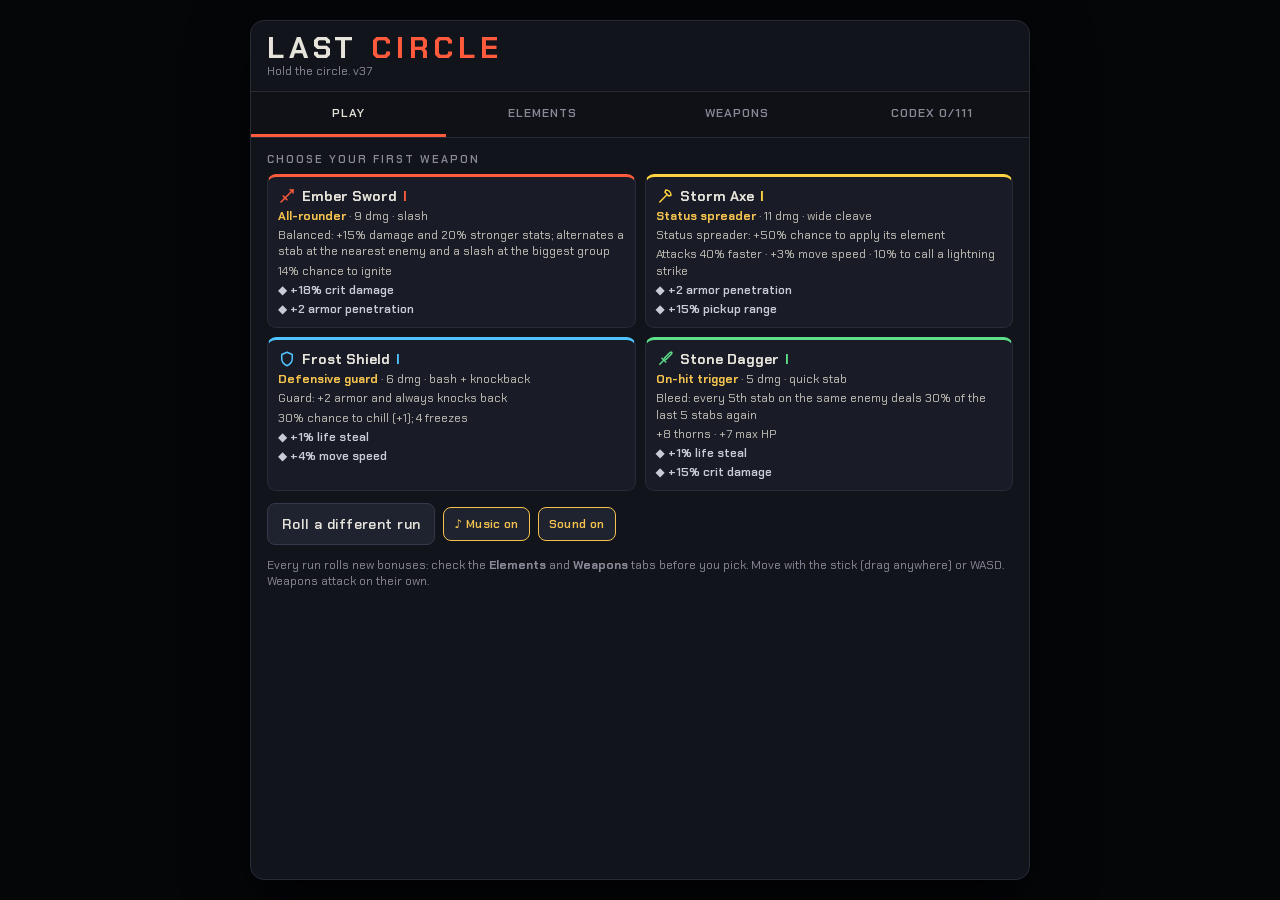
==== commit e8661f2a: "v37: Forfeit run from pause menu and shop Co-Authored-By: Claude Opus 5.5 <noreply@anthropic.com> Cl" ====
--- a/game.html
+++ b/game.html
@@ -157,6 +157,7 @@
 .ptag.new{background:#2f6b3a;color:#c9ffd4}
 .ptag.chg{background:#6b552f;color:#ffe9b8}
 .note.gold{background:#1c180e;border-color:#5a4a1f;border-left-color:var(--gold)}
+.btn.bad{background:#5a1d22;border-color:#b2454d;color:#ffd7da}
 
 </style>
 </head>
@@ -176,7 +177,7 @@
 (() => {
 "use strict";
 // ===== core: constants and small helpers
-const GAME_VERSION = 36;
+const GAME_VERSION = 37;
 const TAU = Math.PI * 2, R = 300, SPAWN_R = R + 85, PR = 13, STEP = 1 / 60;
 const ORDER = ['red', 'yellow', 'blue', 'green'];
 const COL = { red: '#ff5a3c', yellow: '#ffd23f', blue: '#4fc3ff', green: '#5ee08a', steel: '#c9cbd6', gold: '#f2c14e', xp: '#9b8cff' };
@@ -3176,7 +3177,7 @@
 }
 // what the latest update added or changed: tagged in the beta's Codex so it's easy to find and test
 const PATCH = {
-  v: 36,
+  v: 37,
   notes: ['Each element now has a clear identity (shown in the Elements tab and here)',
     'Fire: Wildfire and Contagion spread burns; Phoenix moved to Lightning as Resurrection',
     'Lightning: Resurrection, Wings of Light, and +3% move speed per Lightning weapon',
@@ -3204,6 +3205,7 @@
     'Overtime on every wave: 30s up to wave 20, then 5s sooner after each boss; it now speeds up your weapons and abilities as well as enemies',
     'Damage upgrades have no caps (Shatter keeps its 8% cap)',
     'A kept card comes back unlocked; new Ban button removes an upgrade for the run (3 per run)',
+    'Forfeit run: from the pause menu or the shop, end the run and go to your stats',
     'Stoneheart also lifts your armor cap to 85%',
     'Swords are now Balanced: +15% damage and 20% stronger stats (replaces Versatile)',
     'Fire explosions leave one burn stack on every enemy they hit (not Combustion); base burn damage +40%',
@@ -3288,7 +3290,7 @@
   const nw = S.wave + 1;
   showScreen(sheet({ title: '<h2>Shop</h2>', sub: `Wave ${S.wave} cleared`, right: `<div class="goldbox">${g}</div>`,
     tabs: [['shop', 'Shop'], ['weapons', `Weapons ${S.weapons.length}/6`], ['bonus', 'Bonuses'], ['stats', 'Stats']], tab: UI.tab, tabAct: 'tab', body,
-    foot: `<button class="btn go wide" data-act="next">Wave ${nw}${nw % 10 === 0 ? ' · Boss' : nw === 21 ? ' · Endless' : ''} ▶</button>` }), 'shop:' + UI.tab);
+    foot: `<button class="btn ${UI.ffArm ? 'bad' : ''}" data-act="forfeit">${UI.ffArm ? 'Tap again to forfeit' : 'Forfeit run'}</button><button class="btn go wide" data-act="next">Wave ${nw}${nw % 10 === 0 ? ' · Boss' : nw === 21 ? ' · Endless' : ''} ▶</button>` }), 'shop:' + UI.tab);
 }
 
 // ---- pause / game over
@@ -3301,6 +3303,7 @@
   let body;
   if (UI.ptab === 'menu') body = `<div class="row"><button class="btn go wide" data-act="resume">Resume</button></div><div class="row" style="margin-top:10px">${audioBtns()}</div>
     <div class="row" style="margin-top:10px"><button class="btn wide" data-act="quit">Save &amp; quit to menu</button></div>
+    <div class="row" style="margin-top:10px"><button class="btn wide ${UI.ffArm ? 'bad' : ''}" data-act="forfeit">${UI.ffArm ? 'Tap again to forfeit' : 'Forfeit run'}</button></div>
     <p class="hint">Your run is saved at the start of every wave. Quitting now brings you back to the start of wave ${S.wave}.</p>`;
   else if (UI.ptab === 'bonus') body = countChips() + elemSetsHtml(S.runSets, S.counts) + '<h3>Synergies</h3>' + synHtml(S.synRoll, S.counts) + typeSetsHtml(S.typeSets, S.tcounts);
   else body = statsHtml();
@@ -3382,7 +3385,11 @@
   if (a === 'ptab') { UI.ptab = arg; renderPause(); return; }
   if (a === 'runstats') { sfx('click'); UI.rtab = arg || 'high'; renderRunStats(); return; }
   if (a === 'deadback') { sfx('click'); renderDead(); return; }
-  if (a === 'resume') { togglePause(); return; }
+  if (a === 'resume') { UI.ffArm = false; togglePause(); return; }
+  if (a === 'forfeit') {   // end the run as if you died: stats screen, best wave saved, save cleared (two taps)
+    if (!UI.ffArm) { UI.ffArm = true; sfx('click'); if (paused) renderPause(); else renderShop(); clearTimeout(UI.ffT); UI.ffT = setTimeout(() => { UI.ffArm = false; if (S && paused) renderPause(); else if (S && S.phase === 'shop') renderShop(); }, 3000); return; }
+    UI.ffArm = false; clearTimeout(UI.ffT); paused = false; gameOver(); return;
+  }
   if (a === 'tab') { UI.tab = arg; renderShop(); return; }
   if (a === 'perk') { choosePerk(+arg); return; }
   if (a === 'relic') { takeRelic(arg); return; }
@@ -3491,7 +3498,7 @@
 }
 function TEST_API() {
   return { get S() { return S; }, get pendingRun() { return pendingRun; }, set pendingRun(v) { pendingRun = v; }, tot, UI, AB, ABIL, RELICS, STAT, TYPES, CODEX,
-    rollRun, newRun, resumeRun, loadSave, saveRun, step, draw, act, keys, makeWeapon, addWeapon, recalc, triggerEvent, nextMenu, startWave, spawnEnemy, otStart, freeze, choosePerk, weaponDmg, takeRelic, rollLevelCards, renderLevelUp,
+    rollRun, newRun, resumeRun, loadSave, saveRun, step, draw, act, keys, makeWeapon, addWeapon, recalc, triggerEvent, nextMenu, startWave, spawnEnemy, togglePause, renderShop, otStart, freeze, choosePerk, weaponDmg, takeRelic, rollLevelCards, renderLevelUp,
     SYN, BOSSES, spawnBoss, bossKeyFor, syn, priceOf, upCost, evoCost, canEvolve, canFuse, lvRerollPrice, E, sv, renderShop, renderStart, renderPause, musicMode, updateHud, nearest, setGold(v) { GOLD_RATE = v; }, setReroll(f) { RRF = f; } };
 }
 // beta: the whole Codex is unlocked so everything can be read and tested (the beta keeps its own save)
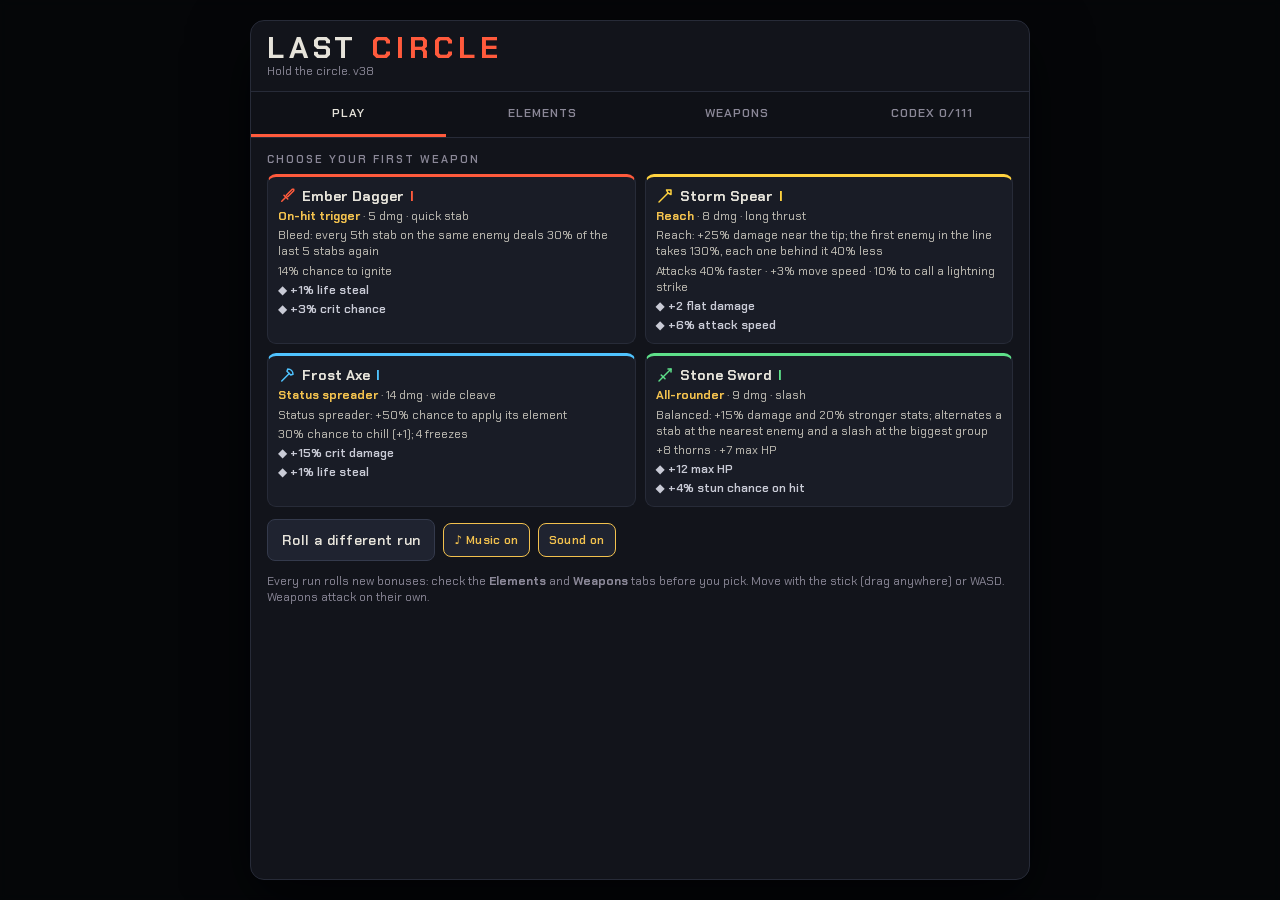
==== commit 16a54f0c: "v38: cooldown reduction until slowest timed ability hits 1s (0.2s safety floor) Co-Authored-By: Clau" ====
--- a/game.html
+++ b/game.html
@@ -177,7 +177,7 @@
 (() => {
 "use strict";
 // ===== core: constants and small helpers
-const GAME_VERSION = 37;
+const GAME_VERSION = 38;
 const TAU = Math.PI * 2, R = 300, SPAWN_R = R + 85, PR = 13, STEP = 1 / 60;
 const ORDER = ['red', 'yellow', 'blue', 'green'];
 const COL = { red: '#ff5a3c', yellow: '#ffd23f', blue: '#4fc3ff', green: '#5ee08a', steel: '#c9cbd6', gold: '#f2c14e', xp: '#9b8cff' };
@@ -458,7 +458,7 @@
   { k: 'range',   v: 10,  t: v => `+${v}% attack range` },
   { k: 'pickup',  v: 30,  t: v => `+${v}% pickup range` },
   { k: 'area',    v: 10,  t: v => `+${v}% ability area (max +${AREA_CAP}%)` },
-  { k: 'cdr',     v: 8,   t: v => `−${v}% ability cooldowns (never below 1s)` },
+  { k: 'cdr',     v: 8,   t: v => `−${v}% ability cooldowns (offered until your slowest is at 1s)` },
 ];
 
 // ---- tuning numbers
@@ -2437,10 +2437,12 @@
   if (S.surge.t > 0) { S.surge.t -= dt; if (S.surge.t <= 0) S.surge.n = 0; }
 }
 // a timed ability's cooldown after cooldown reduction; anything slower than 1s can't be pushed below 1s
-const CDR_MIN = 1;
-function abilityCd(a, s) { const base = a.cd || a.v[s]; return base <= CDR_MIN ? base : Math.max(CDR_MIN, base * (1 - Math.min(90, S.st.cdr || 0) / 100)); }
-// cooldown reduction is only offered while at least one timed ability could still get faster
-const cdrUseful = () => (S.hk.fire || []).some(h => { const b = h.a.cd || h.a.v[h.s]; return b > CDR_MIN && abilityCd(h.a, h.s) > CDR_MIN + 1e-6; });
+const CDR_MIN = 1, CDR_FLOOR = .2;   // cdr is offered until your slowest timed ability reaches 1s; nothing ever fires faster than every 0.2s
+const cdBase = h => h.a.cd || h.a.v[h.s];
+function abilityCd(a, s) { const base = a.cd || a.v[s]; return base <= CDR_MIN ? base : Math.max(CDR_FLOOR, base * (1 - (S.st.cdr || 0) / 100)); }
+// the most cdr that still matters: enough to bring the slowest timed ability down to 1s
+const cdrMax = () => { const b = Math.max(0, ...(S.hk.fire || []).map(cdBase)); return b > CDR_MIN ? (1 - CDR_MIN / b) * 100 : 0; };
+const cdrUseful = () => (S.st.cdr || 0) < cdrMax() - 1e-6;
 function updMods(dt) {
   dt *= S.ot || 1;   // Overtime: timed abilities speed up with everything else
   S.beam = null;
@@ -2576,6 +2578,7 @@
   if (!c) return;
   sfx('click');
   S.st[c.pr.k] += c.pv;
+  if (c.pr.k === 'cdr') S.st.cdr = Math.min(S.st.cdr, Math.max(cdrMax(), S.st.cdr - c.pv));   // last pick only tops up to 1s
   for (const x of c.combo || (c.el ? [c.el] : [])) S.ep[x.c][x.d.k] = (S.ep[x.c][x.d.k] || 0) + x.d.v;
   S.lockedCards = S.perkOffer.filter((x, j) => j !== i && x.locked).map(x => ({ ...x, locked: false }));
   S.perkOffer = null;
@@ -3177,8 +3180,9 @@
 }
 // what the latest update added or changed: tagged in the beta's Codex so it's easy to find and test
 const PATCH = {
-  v: 37,
-  notes: ['Each element now has a clear identity (shown in the Elements tab and here)',
+  v: 38,
+  notes: ['Cooldown reduction: no more 1s limit per ability. It keeps being offered until your slowest timed ability is at 1s (and comes back if you pick up a slower one)',
+    'Each element now has a clear identity (shown in the Elements tab and here)',
     'Fire: Wildfire and Contagion spread burns; Phoenix moved to Lightning as Resurrection',
     'Lightning: Resurrection, Wings of Light, and +3% move speed per Lightning weapon',
     'Ice: Ice Prison traps crowds with a ring of ice',
@@ -3498,7 +3502,7 @@
 }
 function TEST_API() {
   return { get S() { return S; }, get pendingRun() { return pendingRun; }, set pendingRun(v) { pendingRun = v; }, tot, UI, AB, ABIL, RELICS, STAT, TYPES, CODEX,
-    rollRun, newRun, resumeRun, loadSave, saveRun, step, draw, act, keys, makeWeapon, addWeapon, recalc, triggerEvent, nextMenu, startWave, spawnEnemy, togglePause, renderShop, otStart, freeze, choosePerk, weaponDmg, takeRelic, rollLevelCards, renderLevelUp,
+    rollRun, newRun, resumeRun, loadSave, saveRun, step, draw, act, keys, makeWeapon, addWeapon, recalc, triggerEvent, nextMenu, startWave, spawnEnemy, togglePause, renderShop, otStart, freeze, choosePerk, abilityCd, cdrMax, cdrUseful, weaponDmg, takeRelic, rollLevelCards, renderLevelUp,
     SYN, BOSSES, spawnBoss, bossKeyFor, syn, priceOf, upCost, evoCost, canEvolve, canFuse, lvRerollPrice, E, sv, renderShop, renderStart, renderPause, musicMode, updateHud, nearest, setGold(v) { GOLD_RATE = v; }, setReroll(f) { RRF = f; } };
 }
 // beta: the whole Codex is unlocked so everything can be read and tested (the beta keeps its own save)
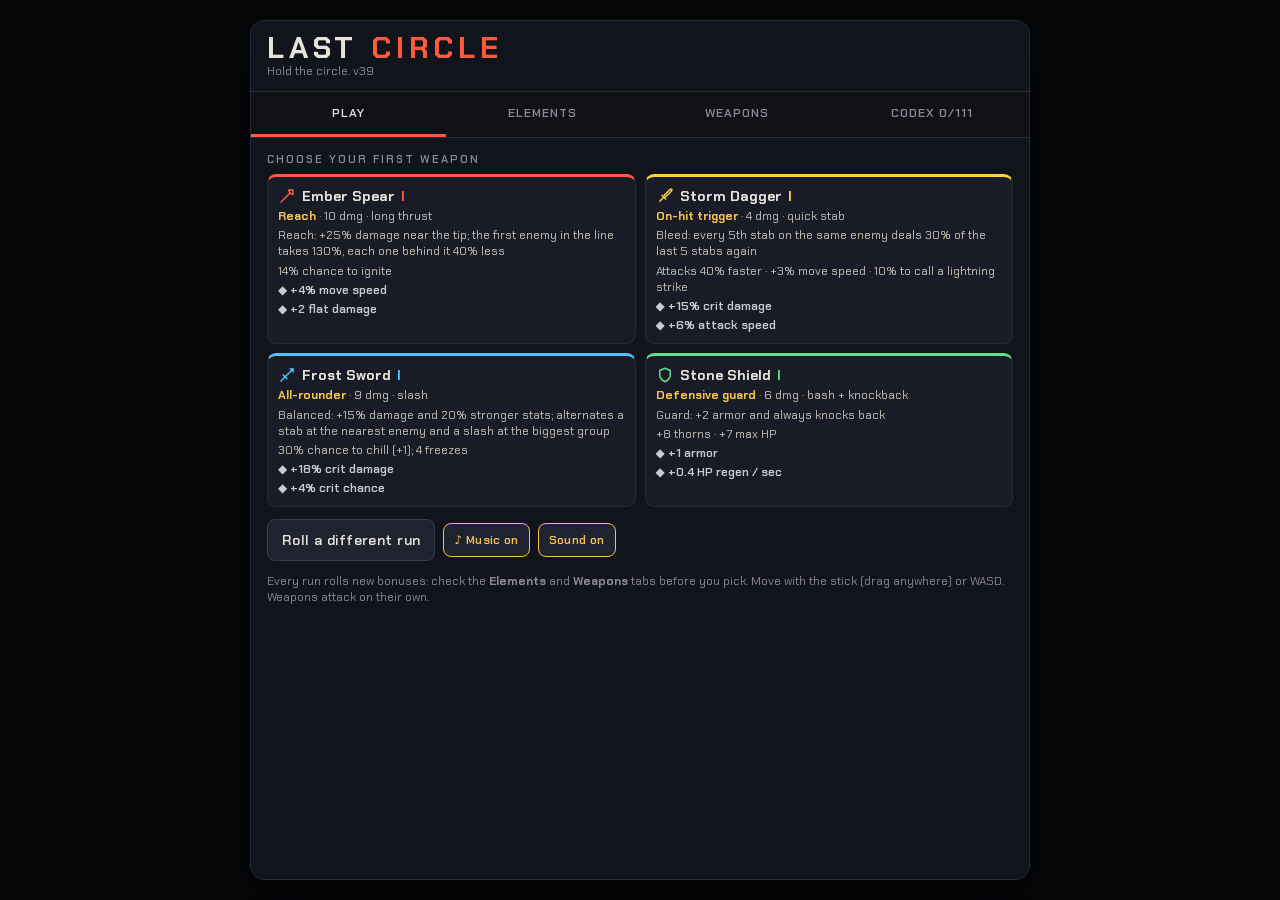
==== commit 17154376: "v39: clump nearby drops, auto quality when frame rate drops Co-Authored-By: Claude Opus 5.5 <noreply" ====
--- a/game.html
+++ b/game.html
@@ -177,7 +177,8 @@
 (() => {
 "use strict";
 // ===== core: constants and small helpers
-const GAME_VERSION = 38;
+const GAME_VERSION = 39;
+let GFX = 0;   // auto quality: 0 full, 1 reduced, 2 minimal (set by the main loop)
 const TAU = Math.PI * 2, R = 300, SPAWN_R = R + 85, PR = 13, STEP = 1 / 60;
 const ORDER = ['red', 'yellow', 'blue', 'green'];
 const COL = { red: '#ff5a3c', yellow: '#ffd23f', blue: '#4fc3ff', green: '#5ee08a', steel: '#c9cbd6', gold: '#f2c14e', xp: '#9b8cff' };
@@ -907,7 +908,7 @@
 F.volcano.frame = (a, s, dt) => {
   for (const v of S.vents) {
     v.life -= dt; v.tick -= dt;
-    if (S.pt.length < 460) S.pt.push({ x: v.x + rnd(-6, 6), y: v.y, vx: rnd(-30, 30), vy: rnd(-120, -60), t: 0, life: .5, col: pick(['#ff7a2a', '#ffd23f', '#8a7350']), sz: 3 });
+    if (S.pt.length < ptCap(460)) S.pt.push({ x: v.x + rnd(-6, 6), y: v.y, vx: rnd(-30, 30), vy: rnd(-120, -60), t: 0, life: .5, col: pick(['#ff7a2a', '#ffd23f', '#8a7350']), sz: 3 });
     if (v.tick > 0) continue;
     v.tick = .28;
     const t = pick(S.enemies.filter(e => !e.dead && Math.hypot(e.x - v.x, e.y - v.y) < 240 * areaM()));
@@ -1344,16 +1345,19 @@
 function inArea(f) { AREA_ON++; try { return f(); } finally { AREA_ON--; } }
 function emit(n, a1, a2, a3) { const hs = S.hk[n]; if (hs) for (const h of hs) inArea(() => h.a[n](h.a, h.s, a1, a2, a3)); }
 const later = (t, f) => S.later.push({ t, f: AREA_ON ? () => inArea(f) : f });
-function FX(o) { o.t = 0; if (AREA_ON && o.r) o.r *= tot.areaM || 1; if (S.fx.length < 420) S.fx.push(o); }
+function FX(o) { o.t = 0; if (AREA_ON && o.r) o.r *= tot.areaM || 1; if (S.fx.length < (GFX ? GFX > 1 ? 160 : 260 : 420)) S.fx.push(o); }
 function pushZone(z) { z.r *= areaM(); S.zones.push(z); }
+const ptCap = n => GFX ? n * (GFX > 1 ? .23 : .5) : n;   // fewer particles at lower quality
 function puff(x, y, col, n, spd, life) {
-  for (let i = 0; i < n && S.pt.length < 520; i++) { const a = Math.random() * TAU, v = spd * rnd(.3, 1); S.pt.push({ x, y, vx: Math.cos(a) * v, vy: Math.sin(a) * v, t: 0, life: life * rnd(.6, 1), col, sz: rnd(1.5, 3.5) }); }
+  if (GFX) n = Math.round(n * (GFX > 1 ? .25 : .5));
+  const cap = ptCap(520);
+  for (let i = 0; i < n && S.pt.length < cap; i++) { const a = Math.random() * TAU, v = spd * rnd(.3, 1); S.pt.push({ x, y, vx: Math.cos(a) * v, vy: Math.sin(a) * v, t: 0, life: life * rnd(.6, 1), col, sz: rnd(1.5, 3.5) }); }
 }
 function banner(text, small) { S.banner = { text, t: small ? .2 : 0, small }; }
 function hitstop(t) { if (S.time - S.lastStop > .45) { S.hitstop = t; S.lastStop = S.time; } }
 function heal(v) { const b = S.p.hp; S.p.hp = Math.min(tot.maxHp, S.p.hp + v); if (S.rs) S.rs.healed += Math.max(0, S.p.hp - b); }
 function addText(x, y, v, col, crit) {
-  if (S.texts.length > 46) S.texts.shift();
+  while (S.texts.length > (GFX ? GFX > 1 ? 12 : 24 : 46)) S.texts.shift();
   S.texts.push({ x, y, s: String(Math.max(1, Math.round(v))) + (crit ? '!' : ''), col, crit, t: 0, big: v > S.avg * 4 });
 }
 // damage numbers are merged per enemy so a busy fight stays readable
@@ -1582,7 +1586,20 @@
   const a = Math.random() * TAU, sp = rnd(40, 120);
   S.drops.push({ k, v, x, y, vx: Math.cos(a) * sp, vy: Math.sin(a) * sp, z: 0, vz: rnd(120, 220), mag: false, ph: Math.random() * TAU });
 }
+// nearby drops of the same kind clump into one worth more, so a big fight doesn't bury the floor in loot
+function mergeDrops() {
+  if (S.drops.length < 24) return;
+  const cell = S.drops.length > 80 ? 64 : 44, grid = new Map(), keep = [];
+  for (const d of S.drops) {
+    if (d.mag) { keep.push(d); continue; }
+    const key = d.k + ((d.x / cell) | 0) + ',' + ((d.y / cell) | 0), o = grid.get(key);
+    if (o) { o.v += d.v; o.n = (o.n || 1) + (d.n || 1); } else { grid.set(key, d); keep.push(d); }
+  }
+  S.drops = keep;
+}
 function updDrops(dt) {
+  S.mergeT = (S.mergeT || 0) - dt;
+  if (S.mergeT <= 0) { S.mergeT = .2; mergeDrops(); }
   const p = S.p, collecting = S.collectT !== null;
   const pr = tot.pickR * (collecting ? 1.6 : 1) * (1 + ((S.buff && S.buff.pick) || 0));
   for (const d of S.drops) {
@@ -1595,7 +1612,7 @@
     if (dist < PR + 7) {
       d.got = true;
       if (d.k === 'gold') { S.gold += d.v; S.rs.gold += d.v; sfx('coin'); } else { gainXp(d.v * (rel('scholar') ? 1.3 : 1)); sfx('xp'); }
-      if (rel('magnet')) heal(1);
+      if (rel('magnet')) heal(d.n || 1);
     }
   }
   S.drops = S.drops.filter(d => !d.got);
@@ -1850,7 +1867,7 @@
         const fx2 = syn('frostfire2') >= 0 && isCold(e) ? (syn('frostfire2') ? 2.5 : 1.5) : 1;
         if (d > 0) dmg(e, d * fx2 * summerBurn(), { col: '#ff8a4a', dot: true, src: 'burn' });   // armor reduces burns
       }
-      if (Math.random() < .2 && S.pt.length < 400) S.pt.push({ x: e.x + rnd(-e.r, e.r), y: e.y + rnd(-e.r, e.r * .3), vx: rnd(-10, 10), vy: rnd(-55, -25), t: 0, life: .4, col: Math.random() < .5 ? '#ff7a2a' : '#ffc14a', sz: 2.5 });
+      if (Math.random() < .2 && S.pt.length < ptCap(400)) S.pt.push({ x: e.x + rnd(-e.r, e.r), y: e.y + rnd(-e.r, e.r * .3), vx: rnd(-10, 10), vy: rnd(-55, -25), t: 0, life: .4, col: Math.random() < .5 ? '#ff7a2a' : '#ffc14a', sz: 2.5 });
       if (e.burnT <= 0) e.bs = [];
       if (e.dead) continue;
     }
@@ -1933,7 +1950,7 @@
   for (const f of S.projs) {
     f.x += f.vx * dt; f.y += f.vy * dt; f.life -= dt;
     if (f.k === 'fireball') {
-      if (S.pt.length < 400) S.pt.push({ x: f.x, y: f.y, vx: rnd(-25, 25), vy: rnd(-25, 25), t: 0, life: .3, col: '#ff9a3c', sz: 3 });
+      if (S.pt.length < ptCap(400)) S.pt.push({ x: f.x, y: f.y, vx: rnd(-25, 25), vy: rnd(-25, 25), t: 0, life: .3, col: '#ff9a3c', sz: 3 });
       let hit = false; grid.near(f.x, f.y, 72, e => { if (!hit && !e.dead && Math.hypot(e.x - f.x, e.y - f.y) < e.r + 8) hit = true; });
       if (hit) { f.life = 0; boom(f.x, f.y, f.rad, f.dmg, FIRE, {}); }
     } else if (f.k === 'boulder') {
@@ -1957,7 +1974,7 @@
     fl.t += dt; fl.tick -= dt;
     const tg = nearest(p.x, p.y, fl.rg + 40);
     if (tg) fl.dir += clamp(angDiff(Math.atan2(tg.y - p.y, tg.x - p.x), fl.dir), -3 * dt, 3 * dt);
-    for (let i = 0; i < 3 && S.pt.length < 480; i++) { const a = fl.dir + rnd(-.5, .5), sp = rnd(180, 320); S.pt.push({ x: p.x + Math.cos(a) * 14, y: p.y + Math.sin(a) * 14, vx: Math.cos(a) * sp, vy: Math.sin(a) * sp, t: 0, life: fl.rg / 320, col: pick(['#ff7a2a', '#ffb347', '#ff5a3c']), sz: rnd(3, 6) }); }
+    for (let i = 0; i < 3 && S.pt.length < ptCap(480); i++) { const a = fl.dir + rnd(-.5, .5), sp = rnd(180, 320); S.pt.push({ x: p.x + Math.cos(a) * 14, y: p.y + Math.sin(a) * 14, vx: Math.cos(a) * sp, vy: Math.sin(a) * sp, t: 0, life: fl.rg / 320, col: pick(['#ff7a2a', '#ffb347', '#ff5a3c']), sz: rnd(3, 6) }); }
     if (fl.tick <= 0) { fl.tick = .15; eachNear(p.x, p.y, fl.rg, e => { if (inCone(e, p.x, p.y, fl.dir, .55, fl.rg)) { dmg(e, fl.dmg, { col: COL.red }); burn(e, burnFrom(fl.dmg * 3)); } }); }
   }
   S.flames = S.flames.filter(f => f.t < f.dur);
@@ -1968,7 +1985,7 @@
   S.rings = S.rings.filter(rg => rg.r < rg.max);
   for (const z of S.zones) {
     z.life -= dt; z.tick -= dt;
-    if (z.k === 'snow' && Math.random() < .6 && S.pt.length < 480) S.pt.push({ x: z.x + rnd(-z.r, z.r), y: z.y + rnd(-z.r, z.r), vx: rnd(-60, -20), vy: rnd(20, 60), t: 0, life: .5, col: '#e8f8ff', sz: 2 });
+    if (z.k === 'snow' && Math.random() < .6 && S.pt.length < ptCap(480)) S.pt.push({ x: z.x + rnd(-z.r, z.r), y: z.y + rnd(-z.r, z.r), vx: rnd(-60, -20), vy: rnd(20, 60), t: 0, life: .5, col: '#e8f8ff', sz: 2 });
     if (z.tick > 0) continue;
     z.tick = .3;
     if (z.k === 'storm') { z.tick = z.int; const inside = []; eachNear(z.x, z.y, z.r, e => inside.push(e)); if (inside.length) bolt(pick(inside), STRIKER, { noChain: true }); }
@@ -2003,7 +2020,7 @@
       if (tg && d < 110) { sp.state = 'leap'; sp.vx = dx / d * 430; sp.vy = dy / d * 430; sp.lt = .45; sfx('whoosh'); }
     } else {
       sp.x += sp.vx * dt; sp.y += sp.vy * dt; sp.lt -= dt;
-      if (S.pt.length < 480) S.pt.push({ x: sp.x, y: sp.y, vx: rnd(-30, 30), vy: rnd(-30, 30), t: 0, life: .3, col: '#ffb347', sz: 3 });
+      if (S.pt.length < ptCap(480)) S.pt.push({ x: sp.x, y: sp.y, vx: rnd(-30, 30), vy: rnd(-30, 30), t: 0, life: .3, col: '#ffb347', sz: 3 });
       let hit = sp.lt <= 0; if (!hit) grid.near(sp.x, sp.y, 72, e => { if (!e.dead && Math.hypot(e.x - sp.x, e.y - sp.y) < e.r + 7) hit = true; });
       if (hit) { boom(sp.x, sp.y, sp.r, sp.dmg, FIRE, {}); sp.life = 0; }
     }
@@ -2708,15 +2725,15 @@
   // ---- loot
   const blink = S.collectT !== null && S.collectT < 1.2 && Math.floor(S.collectT * 10) % 2 === 0;
   if (!blink) for (const d of S.drops) {
-    const b = 1 + Math.sin(T * 6 + d.ph) * .15, y = d.y - d.z;
-    c.fillStyle = 'rgba(0,0,0,.25)'; c.beginPath(); c.ellipse(d.x, d.y + 3, 4, 1.8, 0, 0, TAU); c.fill();
+    const b = 1 + Math.sin(T * 6 + d.ph) * .15, y = d.y - d.z, big = d.n > 1 ? 1 + Math.min(.9, Math.log2(d.n) * .18) : 1;   // clumped drops grow
+    if (!GFX) { c.fillStyle = 'rgba(0,0,0,.25)'; c.beginPath(); c.ellipse(d.x, d.y + 3, 4 * big, 1.8 * big, 0, 0, TAU); c.fill(); }
     if (d.k === 'gold') {
-      c.fillStyle = 'rgba(242,193,78,.2)'; c.beginPath(); c.arc(d.x, y, 9 * b, 0, TAU); c.fill();
-      c.fillStyle = '#f2c14e'; c.beginPath(); c.arc(d.x, y, 4.6, 0, TAU); c.fill();
-      c.fillStyle = '#fff2c4'; c.beginPath(); c.arc(d.x - 1.3, y - 1.3, 1.5, 0, TAU); c.fill();
+      if (!GFX || big > 1) { c.fillStyle = 'rgba(242,193,78,.2)'; c.beginPath(); c.arc(d.x, y, 9 * b * big, 0, TAU); c.fill(); }
+      c.fillStyle = '#f2c14e'; c.beginPath(); c.arc(d.x, y, 4.6 * big, 0, TAU); c.fill();
+      if (GFX < 2) { c.fillStyle = '#fff2c4'; c.beginPath(); c.arc(d.x - 1.3 * big, y - 1.3 * big, 1.5 * big, 0, TAU); c.fill(); }
     } else {
-      const s2 = 5.2 * b * (d.v >= 4 ? 1.35 : 1);
-      c.fillStyle = 'rgba(155,140,255,.2)'; c.beginPath(); c.arc(d.x, y, s2 * 1.9, 0, TAU); c.fill();
+      const s2 = 5.2 * b * (d.v >= 4 ? 1.35 : 1) * big;
+      if (!GFX || big > 1) { c.fillStyle = 'rgba(155,140,255,.2)'; c.beginPath(); c.arc(d.x, y, s2 * 1.9, 0, TAU); c.fill(); }
       c.fillStyle = '#b4a8ff'; c.beginPath(); c.moveTo(d.x, y - s2); c.lineTo(d.x + s2 * .8, y); c.lineTo(d.x, y + s2); c.lineTo(d.x - s2 * .8, y); c.closePath(); c.fill();
       c.fillStyle = '#e6e0ff'; c.beginPath(); c.moveTo(d.x, y - s2); c.lineTo(d.x + s2 * .8, y); c.lineTo(d.x, y); c.closePath(); c.fill();
     }
@@ -2758,7 +2775,7 @@
   }
 
   // ---- glowing effects (additive). Dimmed when the screen is crowded so enemies stay readable.
-  c.globalCompositeOperation = 'lighter';
+  c.globalCompositeOperation = GFX > 1 ? 'source-over' : 'lighter';
   const fa = S.enemies.length > 70 ? .6 : 1;
   for (const f of S.projs) {
     if (f.k === 'fireball') { c.fillStyle = 'rgba(255,90,40,.35)'; c.beginPath(); c.arc(f.x, f.y, 14, 0, TAU); c.fill(); c.fillStyle = '#ffd080'; c.beginPath(); c.arc(f.x, f.y, 6, 0, TAU); c.fill(); }
@@ -3039,6 +3056,7 @@
       c.strokeStyle = rgba(f.col, a); c.lineWidth = f.evo ? 7 : 5; c.lineCap = 'round'; c.beginPath(); c.moveTo(x1, y1); c.lineTo(x2, y2); c.stroke();
       c.strokeStyle = `rgba(255,255,255,${a})`; c.lineWidth = 1.5; c.stroke(); break; }
     case 'boom':
+      if (GFX) { c.strokeStyle = rgba(f.col, a); c.lineWidth = GFX > 1 ? 2 : 3; c.beginPath(); c.arc(f.x, f.y, f.r * (.5 + k * .5), 0, TAU); c.stroke(); break; }   // low quality: just the ring
       c.fillStyle = rgba(f.col, .26 * a); c.beginPath(); c.arc(f.x, f.y, f.r * (.4 + k * .6), 0, TAU); c.fill();
       c.strokeStyle = rgba(f.col, a); c.lineWidth = 3; c.beginPath(); c.arc(f.x, f.y, f.r * (.5 + k * .5), 0, TAU); c.stroke();
       if (k < .25) { c.fillStyle = `rgba(255,255,255,${(.25 - k) * 2.4 * fa})`; c.beginPath(); c.arc(f.x, f.y, f.r * .45, 0, TAU); c.fill(); } break;
@@ -3180,8 +3198,9 @@
 }
 // what the latest update added or changed: tagged in the beta's Codex so it's easy to find and test
 const PATCH = {
-  v: 38,
-  notes: ['Cooldown reduction: no more 1s limit per ability. It keeps being offered until your slowest timed ability is at 1s (and comes back if you pick up a slower one)',
+  v: 39,
+  notes: ['Smoother big fights: nearby gold and XP clump into bigger drops, and effects get simpler automatically when the frame rate drops (explosions become plain rings, fewer particles)',
+    'Cooldown reduction: no more 1s limit per ability. It keeps being offered until your slowest timed ability is at 1s (and comes back if you pick up a slower one)',
     'Each element now has a clear identity (shown in the Elements tab and here)',
     'Fire: Wildfire and Contagion spread burns; Phoenix moved to Lightning as Resurrection',
     'Lightning: Resurrection, Wings of Light, and +3% move speed per Lightning weapon',
@@ -3487,8 +3506,17 @@
 
 // ---- main loop: the simulation always advances in fixed 1/60s steps, however fast the screen refreshes
 let last = performance.now(), acc = 0;
+// ---- auto quality: when the frame rate sags in a fight, effects get simpler; when it recovers they come back
+let gfxEma = 1 / 60, gfxBad = 0, gfxGood = 0;
+function gfxWatch(ft) {
+  gfxEma += (ft - gfxEma) * .1;
+  if (gfxEma > 1 / 47) { gfxBad += ft; gfxGood = 0; if (gfxBad > .6 && GFX < 2) { GFX++; gfxBad = 0; } }
+  else if (gfxEma < 1 / 56) { gfxGood += ft; gfxBad = 0; if (gfxGood > 6 && GFX > 0) { GFX--; gfxGood = 0; } }
+  else { gfxBad = Math.max(0, gfxBad - ft); }
+}
 function loop(now) {
   const ft = Math.min(.1, (now - last) / 1000); last = now;
+  if (S && S.phase === 'fight' && !paused && !document.hidden) gfxWatch(ft);
   if (S && S.phase === 'fight' && !paused) {
     acc += ft;
     let n = 0;
@@ -3502,7 +3530,7 @@
 }
 function TEST_API() {
   return { get S() { return S; }, get pendingRun() { return pendingRun; }, set pendingRun(v) { pendingRun = v; }, tot, UI, AB, ABIL, RELICS, STAT, TYPES, CODEX,
-    rollRun, newRun, resumeRun, loadSave, saveRun, step, draw, act, keys, makeWeapon, addWeapon, recalc, triggerEvent, nextMenu, startWave, spawnEnemy, togglePause, renderShop, otStart, freeze, choosePerk, abilityCd, cdrMax, cdrUseful, weaponDmg, takeRelic, rollLevelCards, renderLevelUp,
+    rollRun, newRun, resumeRun, loadSave, saveRun, step, draw, act, keys, makeWeapon, addWeapon, recalc, triggerEvent, nextMenu, startWave, spawnEnemy, togglePause, renderShop, otStart, freeze, choosePerk, mergeDrops, get GFX() { return GFX; }, set GFX(v) { GFX = v; }, gfxWatch, abilityCd, cdrMax, cdrUseful, weaponDmg, takeRelic, rollLevelCards, renderLevelUp,
     SYN, BOSSES, spawnBoss, bossKeyFor, syn, priceOf, upCost, evoCost, canEvolve, canFuse, lvRerollPrice, E, sv, renderShop, renderStart, renderPause, musicMode, updateHud, nearest, setGold(v) { GOLD_RATE = v; }, setReroll(f) { RRF = f; } };
 }
 // beta: the whole Codex is unlocked so everything can be read and tested (the beta keeps its own save)
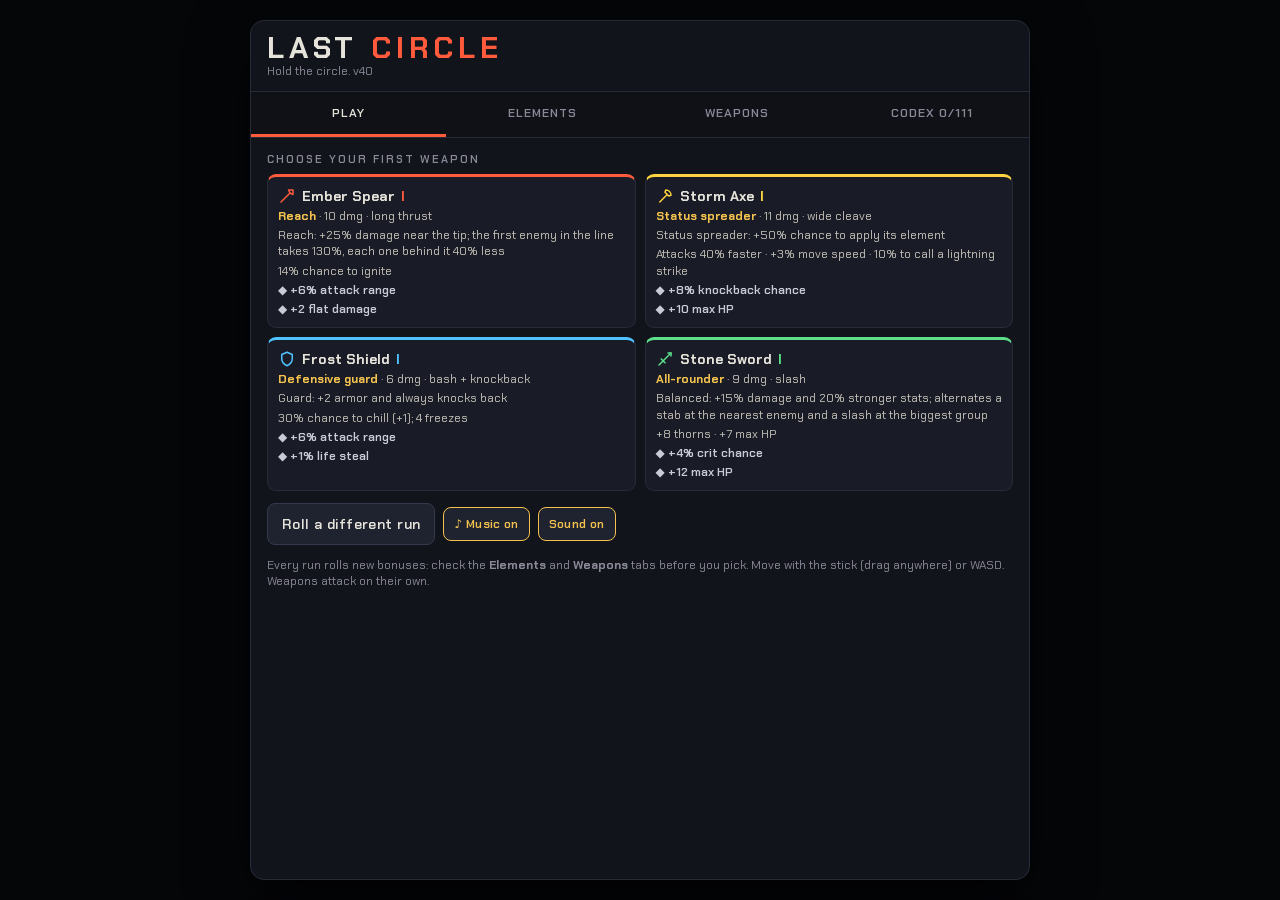
==== commit 51217b9b: "v40: endless enemy health +15% per wave Co-Authored-By: Claude Opus 5.5 <noreply@anthropic.com> Clau" ====
--- a/game.html
+++ b/game.html
@@ -177,7 +177,7 @@
 (() => {
 "use strict";
 // ===== core: constants and small helpers
-const GAME_VERSION = 39;
+const GAME_VERSION = 40;
 let GFX = 0;   // auto quality: 0 full, 1 reduced, 2 minimal (set by the main loop)
 const TAU = Math.PI * 2, R = 300, SPAWN_R = R + 85, PR = 13, STEP = 1 / 60;
 const ORDER = ['red', 'yellow', 'blue', 'green'];
@@ -547,7 +547,7 @@
 // and damage % is the only stat that scales it (flat damage, tiers and crit chance on weapons don't).
 const abilityBase = w => 8 + 2.2 * w;
 const BOSS_HP = 800;   // x hpMult(wave)
-function hpMult(w) { const k = Math.max(0, Math.min(w, 20) - 6); let m = 1 + (w - 1) * .6 + k * k * .12; if (w > 20) m *= Math.pow(1.05, w - 20); return m; }   // endless: +5% health per wave
+function hpMult(w) { const k = Math.max(0, Math.min(w, 20) - 6); let m = 1 + (w - 1) * .6 + k * k * .12; if (w > 20) m *= Math.pow(1.15, w - 20); return m; }   // endless: +15% health per wave
 let ENEMY_DMG = 1.9;   // enemies hit harder to match the armor curve (70% soft cap, 80% hard cap)
 function dmgMult(w) { const k = Math.max(0, Math.min(w, 20) - 8); let m = 1 + (w - 1) * .16 + k * k * .025; if (w > 20) m *= Math.pow(1.16, w - 20); return m * ENEMY_DMG; }
 function spdMult(w) { return (1 + Math.min(.4, w * .012)) * (w > 20 ? Math.min(2.4, 1 + (w - 20) * .07) : 1); }
@@ -3198,8 +3198,9 @@
 }
 // what the latest update added or changed: tagged in the beta's Codex so it's easy to find and test
 const PATCH = {
-  v: 39,
-  notes: ['Smoother big fights: nearby gold and XP clump into bigger drops, and effects get simpler automatically when the frame rate drops (explosions become plain rings, fewer particles)',
+  v: 40,
+  notes: ['Endless is harder: enemy health now grows 15% per wave after wave 20 (was 5%)',
+    'Smoother big fights: nearby gold and XP clump into bigger drops, and effects get simpler automatically when the frame rate drops (explosions become plain rings, fewer particles)',
     'Cooldown reduction: no more 1s limit per ability. It keeps being offered until your slowest timed ability is at 1s (and comes back if you pick up a slower one)',
     'Each element now has a clear identity (shown in the Elements tab and here)',
     'Fire: Wildfire and Contagion spread burns; Phoenix moved to Lightning as Resurrection',
